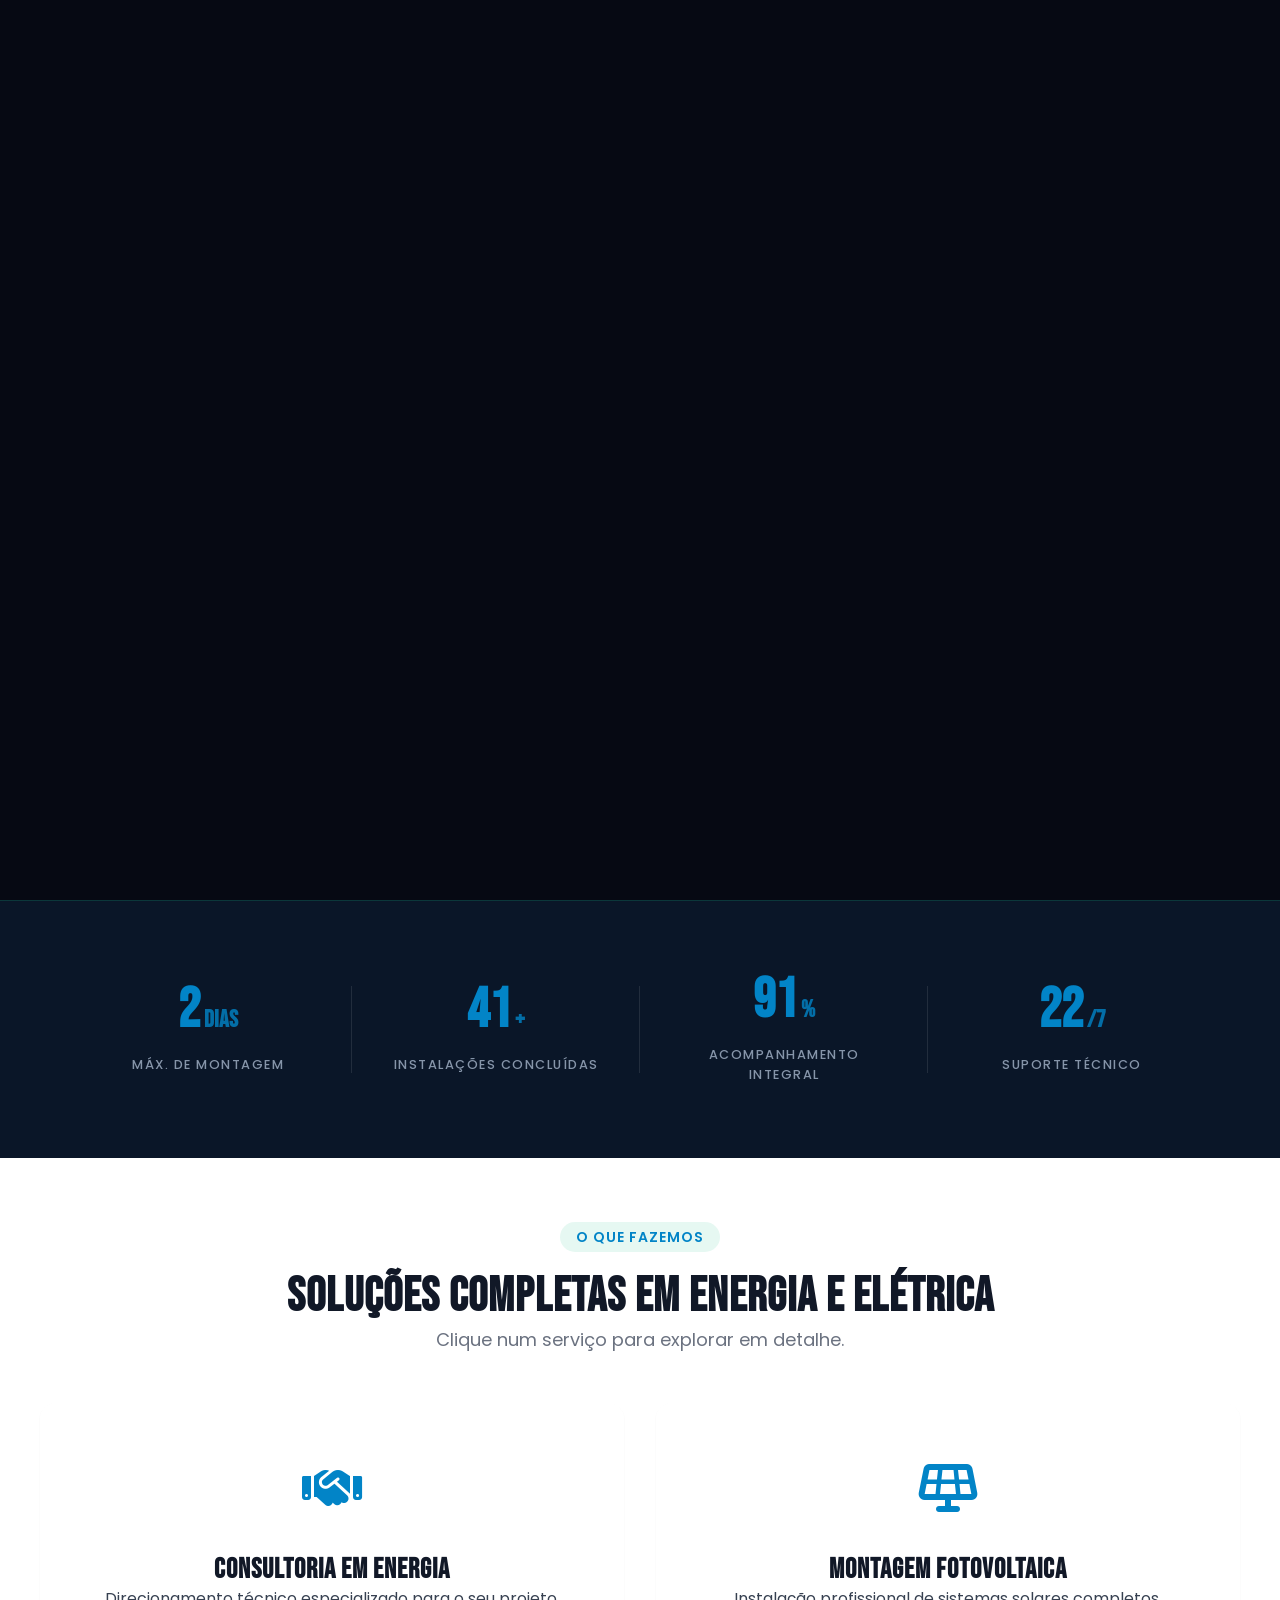
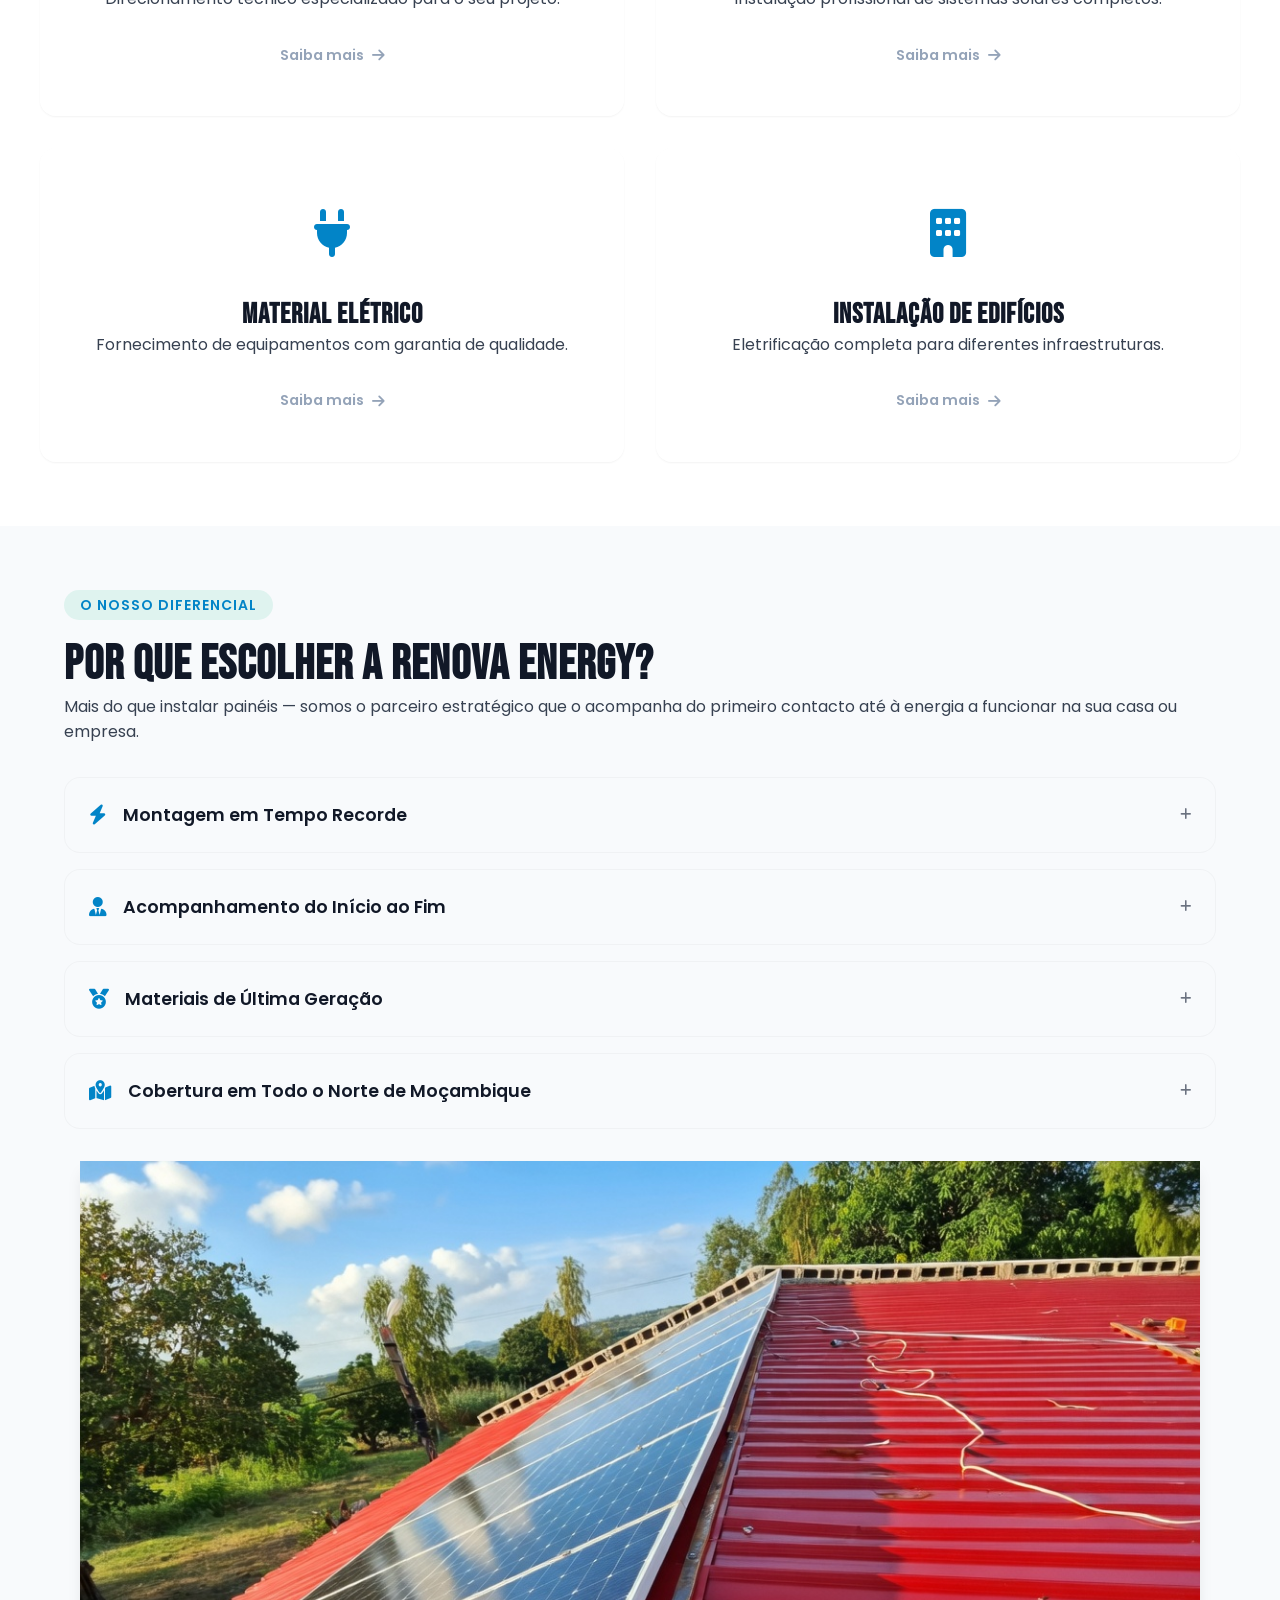
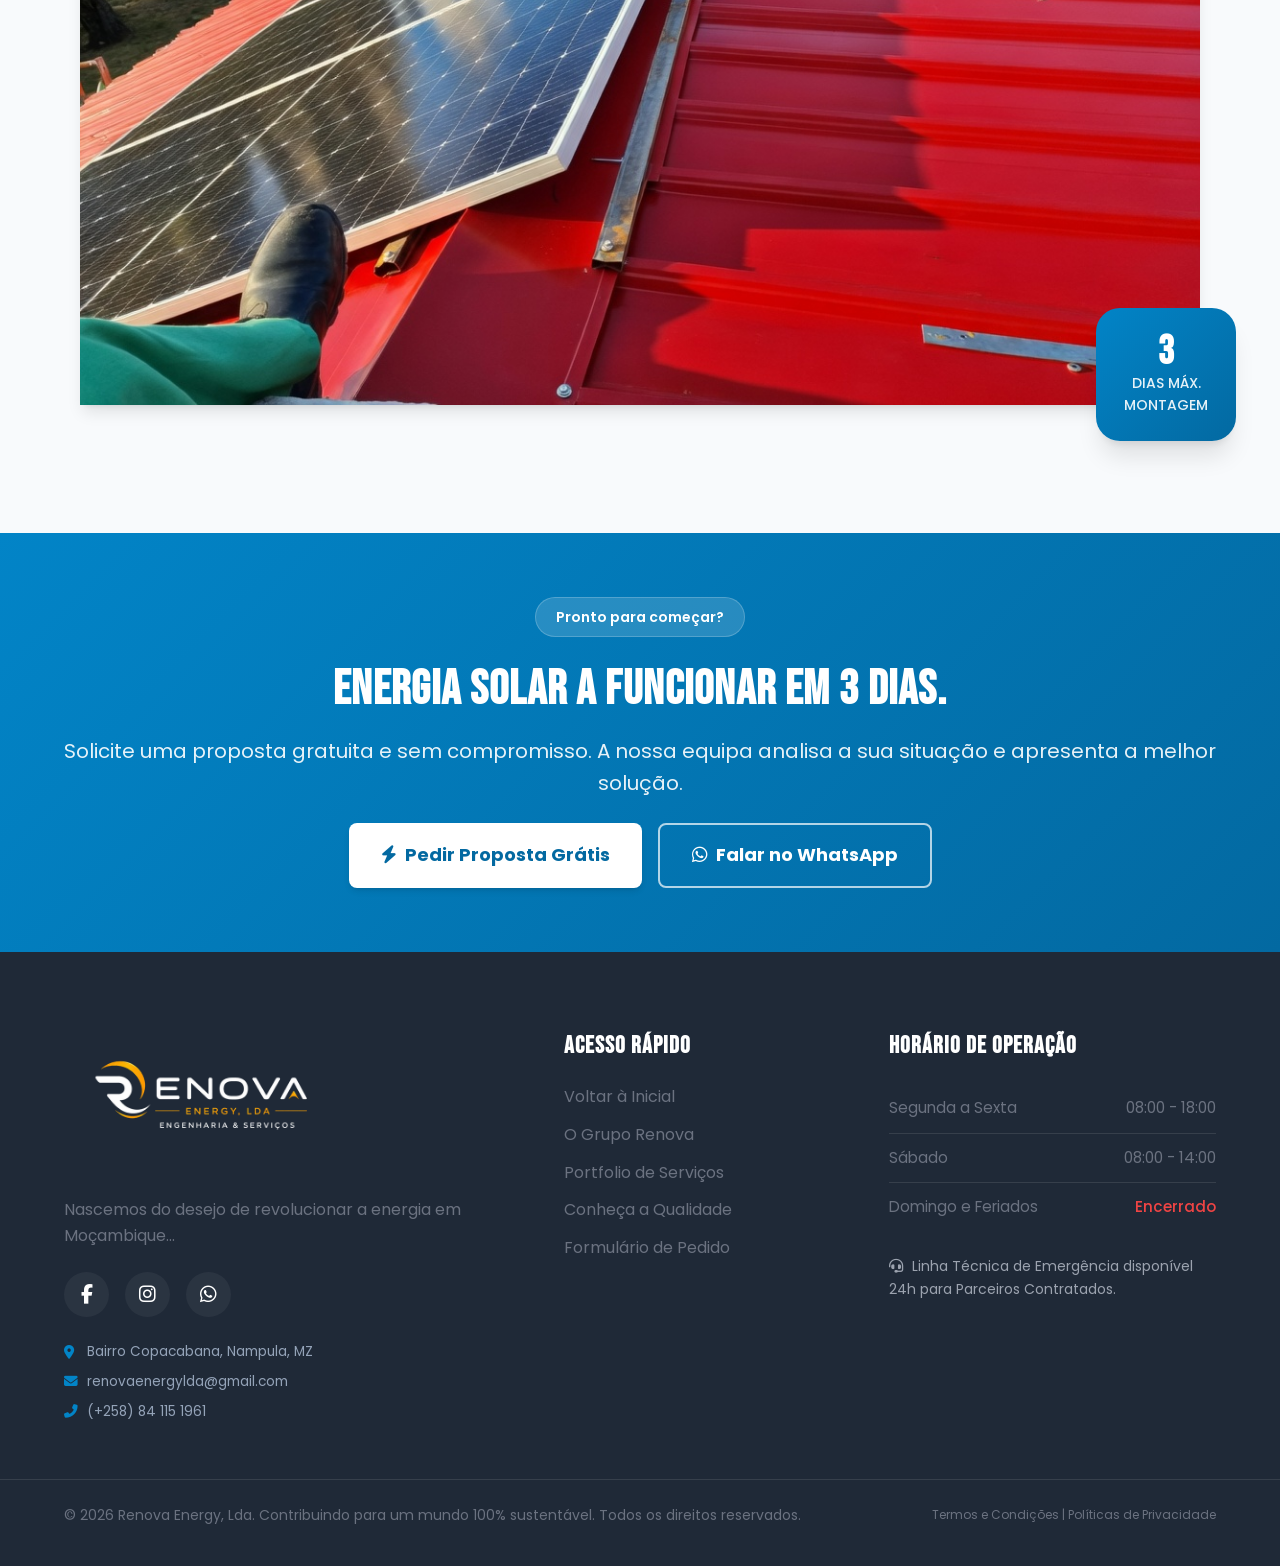
==== index.html @ 1a801065 "primeira versao" ====
<!DOCTYPE html>
<html lang="pt-PT">
<head>
    <meta charset="UTF-8">
    <meta name="viewport" content="width=device-width, initial-scale=1.0">
    <title>Renova Energy, Lda — Soluções de Energia Solar em Moçambique</title>
    <meta name="description" content="A Renova Energy fornece soluções tecnológicas em energias renováveis e sistemas fotovoltaicos em Nampula. Instalação em tempo recorde e energia verde para o seu futuro.">
    <meta name="keywords" content="Painéis solares Nampula, instalação solar Moçambique, energia verde, sistemas fotovoltaicos, eletricidade sustentável, Renova Energy LDA, manutenção de painéis solares">
    <meta name="author" content="Renova Energy, Lda">
    
    <!-- Google Fonts -->
    <link rel="preconnect" href="https://fonts.googleapis.com">
    <link rel="preconnect" href="https://fonts.gstatic.com" crossorigin>
    <link href="https://fonts.googleapis.com/css2?family=Bebas+Neue&family=Poppins:wght@300;400;500;600;700&display=swap" rel="stylesheet">
    
    <!-- Favicon -->
    <link rel="icon" type="image/webp" href="logotipo/Favicon.webp">

    <!-- FontAwesome for Icons -->
    <link rel="stylesheet" href="https://cdnjs.cloudflare.com/ajax/libs/font-awesome/6.4.0/css/all.min.css">
    
    <!-- Custom CSS -->
    <link rel="stylesheet" href="css/style.css">
    
    <!-- Translations -->
    <script src="js/translations.js"></script>

    <!-- SEO & Social Media (WhatsApp/Facebook) -->
    <meta property="og:title" content="Renova Energy, Lda | Painéis Solares e Energia Verde em Nampula">
    <meta property="og:description" content="Instalação de painéis solares em tempo recorde (máx 3 dias). Soluções de energia verde para Nampula e todo o Norte de Moçambique. Peça já o seu orçamento!">
    <meta property="og:image" content="https://renovaenergy.co.mz/imagens/image-12.jpg">
    <meta property="og:url" content="https://renovaenergy.co.mz">
    <meta property="og:type" content="website">
    <meta name="twitter:card" content="summary_large_image">

    <!-- Schema.org for Google -->
    <script type="application/ld+json">
    {
      "@context": "https://schema.org",
      "@type": "LocalBusiness",
      "name": "Renova Energy, Lda",
      "image": "https://renovaenergy.co.mz/imagens/image-12.jpg",
      "@id": "https://renovaenergy.co.mz",
      "url": "https://renovaenergy.co.mz",
      "telephone": "+258841151961",
      "address": {
        "@type": "PostalAddress",
        "streetAddress": "Bairro Central",
        "addressLocality": "Nampula",
        "addressCountry": "MZ"
      },
      "geo": {
        "@type": "GeoCoordinates",
        "latitude": -15.1119,
        "longitude": 39.2487
      },
      "openingHoursSpecification": {
        "@type": "OpeningHoursSpecification",
        "dayOfWeek": [
          "Monday",
          "Tuesday",
          "Wednesday",
          "Thursday",
          "Friday"
        ],
        "opens": "08:00",
        "closes": "17:00"
      },
      "sameAs": [
        "https://www.facebook.com/RenovaEnergyLda"
      ]
    }
    </script>
</head>
<body class="loading">

    <!-- Loading Screen -->
    <div id="loading-screen">
        <div class="loader-content">
            <div class="loader-wrapper">
                <div class="loader-circle"></div>
                <img src="logotipo/Light Mode.webp" alt="Renova Energy" class="loader-logo logo-light" style="width: 180px; height: auto; object-fit: contain;">
                <img src="logotipo/Dark Mode.webp" alt="Renova Energy" class="loader-logo logo-dark" style="width: 180px; height: auto; object-fit: contain;">
            </div>
            <div class="loader-bar"></div>
        </div>
    </div>

    <!-- Header / Navigation -->
    <header id="header">
        <div class="header-inner">
            <a href="#" class="logo-link" onclick="showSection('home', event)">
                <img src="logotipo/Light Mode.webp" alt="Renova Energy" class="logo logo-light" style="height: 42px; width: auto; object-fit: contain;">
                <img src="logotipo/Dark Mode.webp" alt="Renova Energy" class="logo logo-dark" style="height: 42px; width: auto; object-fit: contain;">
            </a>
            
            <div class="header-right mobile-only">
                <div class="mobile-menu-btn" id="mobile-menu-btn">
                    <i class="fas fa-bars"></i>
                </div>
            </div>

            <nav id="main-nav">
                <ul class="nav-links">
                    <li><a href="#home" class="nav-link active" onclick="showSection('home', event)" data-i18n="nav_home">Home</a></li>
                    <li><a href="#sobre" class="nav-link" onclick="showSection('sobre', event)" data-i18n="nav_about">A Empresa</a></li>
                    <li><a href="#servicos" class="nav-link" onclick="showSection('servicos', event)" data-i18n="nav_services">Serviços</a></li>
                    <li><a href="#galeria" class="nav-link" onclick="showSection('galeria', event)" data-i18n="nav_gallery">Galeria</a></li>
                    <li><a href="#numeros" class="nav-link" onclick="showSection('numeros', event)" data-i18n="nav_stats">Estatísticas</a></li>
                    <li><a href="#blog" class="nav-link" onclick="showSection('blog', event)" data-i18n="nav_blog">Artigos</a></li>
                    <li><a href="#areas" class="nav-link" onclick="showSection('areas', event)" data-i18n="nav_areas">Atuação</a></li>
                </ul>
                <div class="nav-actions">
                    <a href="#agendamento" class="btn btn-primary btn-agendar-nav" onclick="showSection('agendamento', event)" data-i18n="nav_quote">Pedir Orçamento</a>
                    <button id="theme-toggle" class="theme-toggle" title="Alternar Modo Escuro">
                        <i class="fas fa-moon"></i>
                    </button>
                    <div class="lang-selector">
                        <button class="lang-btn" data-lang="pt" onclick="setLanguage('pt')">PT</button>
                        <button class="lang-btn" data-lang="en" onclick="setLanguage('en')">EN</button>
                    </div>
                </div>
            </nav>
        </div>
    </header>

    <!-- Main Content wrapper for SPA -->
    <main id="main-content">
        
        <!-- SECTION: HOME -->
        <section id="home" class="spa-section active">
            <!-- Background Slider -->
            <div class="hero-slider-container">
                <div class="hero-slider" id="hero-slider">
                    <div class="slider-item active" style="background-image: url('imagens/nova-imagem-1.jpg');"></div>
                    <div class="slider-item" style="background-image: url('imagens/nova-imagem-2.jpg');"></div>
                    <div class="slider-item" style="background-image: url('imagens/01-image.jpg');"></div>
                    <div class="slider-item" style="background-image: url('imagens/image-17.jpg');"></div>
                    <div class="slider-item" style="background-image: url('imagens/image-16.jpg');"></div>
                </div>
                <div class="hero-overlay"></div>
                
                <div class="container hero-content">
                    <div class="hero-badge animate-up" data-i18n="hero_badge">Seja bem-vindo ao nosso site!</div>
                    <h1 class="animate-up" data-i18n="hero_title">TRANSFORME O SOL EM <br><span class="typing-text text-gradient"></span><span class="cursor">|</span></h1>
                    <p class="animate-up delay-1" data-i18n="hero_desc">Soluções de energia solar e infraestruturas elétricas de alta performance em Nampula e região. Montagem em tempo recorde: <strong>máximo 3 dias.</strong></p>
                    <div class="hero-buttons animate-up delay-2">
                        <a href="#agendamento" class="btn btn-primary btn-lg" onclick="showSection('agendamento', event)" data-i18n="hero_btn_quote"><i class="fas fa-bolt"></i> Pedir Orçamento Grátis</a>
                        <a href="#servicos" class="btn btn-outline btn-lg" onclick="showSection('servicos', event)" data-i18n="hero_btn_services"><i class="fas fa-solar-panel"></i> Ver Soluções</a>
                    </div>
                </div>
            </div>

            <!-- Animated Stats Bar -->
            <div class="home-stats-bar">
                <div class="container stats-flex">
                    <div class="stat-item">
                        <div class="stat-number-row">
                            <span class="stat-number" data-target="3">0</span>
                            <span class="stat-suffix">dias</span>
                        </div>
                        <span class="stat-label" data-i18n="stat_days">Máx. de Montagem</span>
                    </div>
                    <div class="stat-item">
                        <div class="stat-number-row">
                            <span class="stat-number" data-target="45">0</span>
                            <span class="stat-suffix">+</span>
                        </div>
                        <span class="stat-label" data-i18n="stat_installs">Instalações Concluídas</span>
                    </div>
                    <div class="stat-item">
                        <div class="stat-number-row">
                            <span class="stat-number" data-target="100">0</span>
                            <span class="stat-suffix">%</span>
                        </div>
                        <span class="stat-label" data-i18n="stat_support">Acompanhamento Integral</span>
                    </div>
                    <div class="stat-item">
                        <div class="stat-number-row">
                            <span class="stat-number" data-target="24">0</span>
                            <span class="stat-suffix">/7</span>
                        </div>
                        <span class="stat-label" data-i18n="stat_tech">Suporte Técnico</span>
                    </div>
                </div>
            </div>

            <!-- Services Preview (Links to #servicos) -->
            <div class="container home-segments section-padding">
                <div class="text-center mb-5 reveal-up">
                    <div class="section-badge" data-i18n="hm_srv_badge">O que Fazemos</div>
                    <h2 data-i18n="hm_srv_title">Soluções Completas em Energia e Elétrica</h2>
                    <p class="subtitle reveal-up delay-100ms" data-i18n="hm_srv_sub">Clique num serviço para explorar em detalhe.</p>
                </div>

                <div class="segment-grid">
                    <a href="#servicos" class="segment-card reveal-up" onclick="goToService('srv-consultoria', event)">
                        <div class="segment-icon"><i class="fas fa-handshake"></i></div>
                        <h3 data-i18n="hm_srv_c_title">Consultoria em Energia</h3>
                        <p data-i18n="hm_srv_c_desc">Direcionamento técnico especializado para o seu projeto.</p>
                        <span class="card-link-indicator" data-i18n="learn_more">Saiba mais <i class="fas fa-arrow-right"></i></span>
                    </a>
                    <a href="#servicos" class="segment-card reveal-up delay-100ms" onclick="goToService('srv-montagem', event)">
                        <div class="segment-icon"><i class="fas fa-solar-panel"></i></div>
                        <h3 data-i18n="hm_srv_m_title">Montagem Fotovoltaica</h3>
                        <p data-i18n="hm_srv_m_desc">Instalação profissional de sistemas solares completos.</p>
                        <span class="card-link-indicator" data-i18n="learn_more">Saiba mais <i class="fas fa-arrow-right"></i></span>
                    </a>
                    <a href="#servicos" class="segment-card reveal-up delay-200ms" onclick="goToService('srv-material', event)">
                        <div class="segment-icon"><i class="fas fa-plug"></i></div>
                        <h3 data-i18n="hm_srv_mat_title">Material Elétrico</h3>
                        <p data-i18n="hm_srv_mat_desc">Fornecimento de equipamentos com garantia de qualidade.</p>
                        <span class="card-link-indicator" data-i18n="learn_more">Saiba mais <i class="fas fa-arrow-right"></i></span>
                    </a>
                    <a href="#servicos" class="segment-card reveal-up delay-300ms" onclick="goToService('srv-edificios', event)">
                        <div class="segment-icon"><i class="fas fa-building"></i></div>
                        <h3 data-i18n="hm_srv_e_title">Instalação de Edifícios</h3>
                        <p data-i18n="hm_srv_e_desc">Eletrificação completa para diferentes infraestruturas.</p>
                        <span class="card-link-indicator" data-i18n="learn_more">Saiba mais <i class="fas fa-arrow-right"></i></span>
                    </a>
                </div>
            </div>

            <!-- Why Renova? (Interactive Accordion + Image) -->
            <div class="why-renova-detailed section-padding bg-light">
                <div class="container">
                    <div class="row align-items-center mb-5">
                        <div class="col-lg-6 reveal-up">
                            <div class="section-badge" data-i18n="why_badge">O Nosso Diferencial</div>
                            <h2 data-i18n="why_title">Por que escolher a Renova Energy?</h2>
                            <p class="lead mb-4" data-i18n="why_desc">Mais do que instalar painéis — somos o parceiro estratégico que o acompanha do primeiro contacto até à energia a funcionar na sua casa ou empresa.</p>
                            
                            <div class="why-accordion">
                                <div class="accordion-item">
                                    <button class="accordion-header" onclick="toggleAccordion(this)">
                                        <span data-i18n="why_q1"><i class="fas fa-bolt"></i> Montagem em Tempo Recorde</span>
                                        <i class="fas fa-plus toggle-icon"></i>
                                    </button>
                                    <div class="accordion-panel">
                                        <p data-i18n="why_a1">Montamos qualquer sistema fotovoltaico em <strong>no máximo 3 dias</strong> — incluindo estrutura, cablagem e comissionamento. Enquanto a concorrência demora semanas, a Renova entrega resultados imediatos.</p>
                                    </div>
                                </div>
                                
                                <div class="accordion-item">
                                    <button class="accordion-header" onclick="toggleAccordion(this)">
                                        <span data-i18n="why_q2"><i class="fas fa-user-tie"></i> Acompanhamento do Início ao Fim</span>
                                        <i class="fas fa-plus toggle-icon"></i>
                                    </button>
                                    <div class="accordion-panel">
                                        <p data-i18n="why_a2">Desde a primeira consulta até ao pós-instalação, a nossa equipa técnica está sempre disponível. Não vendemos apenas equipamentos — comprometemo-nos com o sucesso do seu projeto energético.</p>
                                    </div>
                                </div>

                                <div class="accordion-item">
                                    <button class="accordion-header" onclick="toggleAccordion(this)">
                                        <span data-i18n="why_q3"><i class="fas fa-medal"></i> Materiais de Última Geração</span>
                                        <i class="fas fa-plus toggle-icon"></i>
                                    </button>
                                    <div class="accordion-panel">
                                        <p data-i18n="why_a3">Utilizamos painéis com garantia de <strong>25 anos de performance</strong>, inversores de onda puramente sinusoidal e baterias LiFePO4. Só trabalhamos com equipamentos que garantimos com a nossa reputação.</p>
                                    </div>
                                </div>

                                <div class="accordion-item">
                                    <button class="accordion-header" onclick="toggleAccordion(this)">
                                        <span data-i18n="why_q4"><i class="fas fa-map-marked-alt"></i> Cobertura em Todo o Norte de Moçambique</span>
                                        <i class="fas fa-plus toggle-icon"></i>
                                    </button>
                                    <div class="accordion-panel">
                                        <p data-i18n="why_a4">Com base em Nampula e cobertura que se estende a Zambézia, Beira e Maputo, temos logística para chegar onde o cliente precisa — sem custos de deslocação excessivos para projetos na região norte.</p>
                                    </div>
                                </div>
                            </div>
                        </div>
                        <div class="col-lg-6 reveal-right">
                            <div class="why-img-wrapper">
                                <img src="imagens/image-17.jpg" alt="Instalação Fotovoltaica Renova Energy" class="img-fluid rounded-xl shadow-lg">
                                <div class="floating-badge">
                                    <span class="fb-number">3</span>
                                    <span class="fb-text">Dias Máx.<br>Montagem</span>
                                </div>
                            </div>
                        </div>
                    </div>
                </div>
            </div>

            <!-- Final Home CTA -->
            <div class="home-final-cta section-padding">
                <div class="container text-center reveal-up">
                    <div class="hero-badge" style="background: rgba(255,255,255,0.15); color: #fff; margin-bottom: 1.5rem; display:inline-block;" data-i18n="cta_badge">Pronto para começar?</div>
                    <h3 data-i18n="cta_title">Energia Solar a Funcionar em 3 Dias.</h3>
                    <p class="mb-4" data-i18n="cta_desc">Solicite uma proposta gratuita e sem compromisso. A nossa equipa analisa a sua situação e apresenta a melhor solução.</p>
                    <div class="hero-buttons" style="justify-content: center;">
                        <a href="#agendamento" class="btn btn-white btn-lg" onclick="showSection('agendamento', event)" data-i18n="cta_btn1"><i class="fas fa-bolt"></i> Pedir Proposta Grátis</a>
                        <a href="https://wa.me/258841151961?text=Ol%C3%A1%21%20Gostaria%20de%20saber%20mais%20sobre%20os%20vossos%20servi%C3%A7os." target="_blank" class="btn btn-outline-white btn-lg" data-i18n="cta_btn2"><i class="fab fa-whatsapp"></i> Falar no WhatsApp</a>
                    </div>
                </div>
            </div>
        </section>


        <!-- SECTION: SOBRE A EMPRESA -->
        <section id="sobre" class="spa-section">
            <!-- Hero Heading for About Us -->
            <div class="sobre-hero-header text-center section-padding pb-0 reveal-up">
                <div class="section-badge" data-i18n="ab_badge">Renova Energy Lda</div>
                <h2 class="display-title mb-3" data-i18n="ab_title">Construímos o Futuro da Energia</h2>
                <p class="subtitle mx-auto" style="max-width: 700px;" data-i18n="ab_subtitle">Transformamos a paisagem energética de Moçambique com soluções renováveis, eficientes e desenhadas à medida do sucesso das suas infraestruturas.</p>
            </div>

            <div class="container section-padding pt-5">
                <div class="row align-items-center mb-5 gx-5">
                    <div class="col-lg-6 mb-5 mb-lg-0 reveal-left">
                        <div class="sobre-image-container">
                            <img src="imagens/image-13.jpg" alt="Instalação de painéis solares industrial pela Renova Energy" class="img-fluid rounded-lg shadow-lg">
                            <div class="floating-badge--circle">
                                <span class="fb-number">100%</span>
                                <span class="fb-text">Sustentável</span>
                            </div>
                        </div>
                    </div>
                    <div class="col-lg-6 reveal-right">
                        <blockquote class="founder-quote">
                            <span data-i18n="ab_quote">"O nosso compromisso vai além do fornecimento técnico; é um compromisso rigoroso com a fiabilidade a longo prazo e a total autonomia do cliente."</span>
                            <span data-i18n="ab_quote_author">— A Gerência, Renova Energy</span>
                        </blockquote>
                        <p class="mt-4 mb-3" style="font-size: 1.05rem; line-height: 1.7;" data-i18n="ab_p1">Fundada em 2024, a Renova Energy possui uma estrutura operacional perfeitamente talhada para abranger todos os setores do mercado: das habitações familiares aos complexos agrários e industriais mais exigentes do país.</p>
                        <p class="mb-4" style="font-size: 1.05rem; line-height: 1.7;" data-i18n="ab_p2">O que nos destaca de imediato é a nossa audácia na execução: <strong>montagem fotovoltaica certificada em tempo recorde (máximo de 3 dias)</strong>. Do início ao fim, garantimos excelência.</p>
                        
                        <div class="sobre-pills-grid mt-4">
                            <div class="s-pill"><i class="fas fa-microchip"></i> <span data-i18n="ab_pill1">Tecnologia Premium</span></div>
                            <div class="s-pill"><i class="fas fa-hard-hat"></i> <span data-i18n="ab_pill2">Engenharia Focada</span></div>
                            <div class="s-pill"><i class="fas fa-truck-moving"></i> <span data-i18n="ab_pill3">Logística Nacional</span></div>
                            <div class="s-pill"><i class="fas fa-chart-line"></i> <span data-i18n="ab_pill4">ROI Garantido</span></div>
                        </div>
                    </div>
                </div>

                <!-- MVV Block (Glassmorphism) -->
                <div class="mvv-glass-grid mt-5 pt-4">
                    <div class="glass-mvv-card reveal-up delay-100ms">
                        <div class="mvv-icon"><i class="fas fa-crosshairs"></i></div>
                        <h3 data-i18n="ab_m_title">Missão</h3>
                        <p data-i18n="ab_m_desc">Fornecer soluções de energia inovadoras e eficientes que garantam otimização financeira e crescimento contínuo para empresas e comunidades.</p>
                    </div>
                    <div class="glass-mvv-card reveal-up delay-200ms">
                        <div class="mvv-icon"><i class="fas fa-eye"></i></div>
                        <h3 data-i18n="ab_v_title">Visão</h3>
                        <p data-i18n="ab_v_desc">Tornarmo-nos na maior força motriz e referência absoluta em energias limpas e infraestruturas técnicas inteligentes na zona norte de Moçambique.</p>
                    </div>
                    <div class="glass-mvv-card reveal-up delay-300ms">
                        <div class="mvv-icon"><i class="fas fa-shield-alt"></i></div>
                        <h3 data-i18n="ab_va_title">Valores</h3>
                        <p data-i18n="ab_va_desc">Transparência cega, Rigor Técnico, Preservação Ambiental, Entregas Céleres sem comprometer qualidade e a obsessão pela experiência do cliente.</p>
                    </div>
                </div>

                <!-- FAQ SUB-SECTION -->
                <div class="faq-container mt-5 pt-5" style="border-top: 1px solid rgba(0,0,0,0.1);">
                    <div class="text-center mb-5 reveal-up">
                        <div class="section-badge" data-i18n="faq_badge">Perguntas Frequentes</div>
                        <h2 data-i18n="faq_title">Dúvidas Comuns</h2>
                    </div>
                    
                    <div class="accordion">
                        <div class="accordion-item">
                            <button class="accordion-header" onclick="toggleAccordion(this)">
                                <span data-i18n="faq_q1">Quanto tempo demora a instalação?</span>
                                <i class="fas fa-plus"></i>
                            </button>
                            <div class="accordion-panel">
                                <p data-i18n="faq_a1">Sistemas residenciais padrão levam entre 2 a 3 dias para montagem completa e comissionamento técnico.</p>
                            </div>
                        </div>
                        <div class="accordion-item">
                            <button class="accordion-header" onclick="toggleAccordion(this)">
                                <span data-i18n="faq_q2">A energia solar funciona em dias nublados?</span>
                                <i class="fas fa-plus"></i>
                            </button>
                            <div class="accordion-panel">
                                <p data-i18n="faq_a2">Sim, os painéis continuam a captar radiação mesmo sem sol direto, embora a eficiência seja reduzida.</p>
                            </div>
                        </div>
                        <div class="accordion-item">
                            <button class="accordion-header" onclick="toggleAccordion(this)">
                                <span data-i18n="faq_q3">Preciso de baterias obrigatoriamente?</span>
                                <i class="fas fa-plus"></i>
                            </button>
                            <div class="accordion-panel">
                                <p data-i18n="faq_a3">Não. Pode optar por sistemas On-Grid (sem baterias) se o seu objetivo principal for apenas a redução da fatura da EDM.</p>
                            </div>
                        </div>
                        <div class="accordion-item">
                            <button class="accordion-header" onclick="toggleAccordion(this)">
                                <span data-i18n="faq_q4">Quais as garantias oferecidas?</span>
                                <i class="fas fa-plus"></i>
                            </button>
                            <div class="accordion-panel">
                                <p data-i18n="faq_a4">Garantia de 25 anos de performance nos painéis e 5 a 10 anos nos componentes eletrónicos centrais.</p>
                            </div>
                        </div>
                    </div>
                </div>
            </div>
        </section>

        <!-- SECTION: SERVIÇOS (COM IMAGENS) -->
        <section id="servicos" class="spa-section bg-light">
            <div class="container section-padding text-center">
                <div class="section-badge" data-i18n="srv_badge">Expertise</div>
                <h2 class="mb-4" data-i18n="srv_title">Soluções Completas e Integradas</h2>
                <p class="subtitle mb-5" data-i18n="srv_desc">Combinamos material da mais elevada qualidade europeia e asiática com a mão de obra mais especializada da região para lhe entregar um serviço irrepreensível.</p>
                
                <div class="expandable-services-grid">
                    <!-- Consultoria -->
                    <div id="srv-consultoria" class="expandable-service-card reveal-up delay-100ms">
                        <div class="service-head" onclick="toggleServiceCard(this)">
                            <div class="s-bg" style="background-image: url('imagens/image-19.jpg');"></div>
                            <div class="s-overlay"></div>
                            <div class="s-title-row">
                                <div class="s-icon"><i class="fas fa-clipboard-list"></i></div>
                                <h3 data-i18n="srv_c_title">Consultoria Estratégica</h3>
                                <div class="s-toggle-btn"><i class="fas fa-chevron-down"></i></div>
                            </div>
                        </div>
                        <div class="service-body">
                            <div class="service-body-content">
                                <p data-i18n="srv_c_body">Damos a melhor informação imediata ao cliente para uma percepção técnica clara sobre energia renovável — antes mesmo de qualquer compromisso. Fazemos análise de infraestruturas locais, otimização de consumos e planeamento de autonomia energética para empresas e particulares.</p>
                                <a href="#agendamento" class="btn btn-outline" onclick="showSection('agendamento', event)" data-i18n="srv_btn_quote">Pedir Orçamento Grátis</a>
                            </div>
                        </div>
                    </div>

                    <!-- Montagem -->
                    <div id="srv-montagem" class="expandable-service-card reveal-up delay-200ms">
                        <div class="service-head" onclick="toggleServiceCard(this)">
                            <div class="s-bg" style="background-image: url('imagens/image-16.jpg');"></div>
                            <div class="s-overlay"></div>
                            <div class="s-title-row">
                                <div class="s-icon"><i class="fas fa-solar-panel"></i></div>
                                <h3 data-i18n="srv_m_title">Montagem Fotovoltaica</h3>
                                <div class="s-toggle-btn"><i class="fas fa-chevron-down"></i></div>
                            </div>
                        </div>
                        <div class="service-body">
                            <div class="service-body-content">
                                <p data-i18n="srv_m_body">Montagem de todo tipo de sistema solar (On-Grid, Off-Grid, Híbrido) com entrega em tempo recorde: <strong>máximo 3 dias</strong>. Utilizamos inversores de alta durabilidade com inversão puramente sinusoidal e garantia de funcionamento imediato.</p>
                                <a href="#agendamento" class="btn btn-outline" onclick="showSection('agendamento', event)" data-i18n="srv_btn_quote">Pedir Orçamento Grátis</a>
                            </div>
                        </div>
                    </div>

                    <!-- Material -->
                    <div id="srv-material" class="expandable-service-card reveal-up delay-300ms">
                        <div class="service-head" onclick="toggleServiceCard(this)">
                            <div class="s-bg" style="background-image: url('imagens/image-26.jpg');"></div>
                            <div class="s-overlay"></div>
                            <div class="s-title-row">
                                <div class="s-icon"><i class="fas fa-plug"></i></div>
                                <h3 data-i18n="srv_mat_title">Material Elétrico</h3>
                                <div class="s-toggle-btn"><i class="fas fa-chevron-down"></i></div>
                            </div>
                        </div>
                        <div class="service-body">
                            <div class="service-body-content">
                                <p data-i18n="srv_mat_body">Fornecimento de material elétrico de última geração e alta qualidade, disponível para aquisição imediata: quadros elétricos, cablagens industriais, baterias de lítio e consumíveis elétricos rigorosamente certificados.</p>
                                <a href="#agendamento" class="btn btn-outline" onclick="showSection('agendamento', event)" data-i18n="srv_btn_quote">Pedir Orçamento Grátis</a>
                            </div>
                        </div>
                    </div>

                    <!-- Edificios -->
                    <div id="srv-edificios" class="expandable-service-card reveal-up delay-400ms">
                        <div class="service-head" onclick="toggleServiceCard(this)">
                            <div class="s-bg" style="background-image: url('imagens/image-27.jpg');"></div>
                            <div class="s-overlay"></div>
                            <div class="s-title-row">
                                <div class="s-icon"><i class="fas fa-city"></i></div>
                                <h3 data-i18n="srv_e_title">Instalação de Edifícios</h3>
                                <div class="s-toggle-btn"><i class="fas fa-chevron-down"></i></div>
                            </div>
                        </div>
                        <div class="service-body">
                            <div class="service-body-content">
                                <p data-i18n="srv_e_body">Instalação elétrica profissional para todo tipo de edifício — residencial, comercial ou industrial. Eletrificação completa, redes estruturadas e eficiência atestada com execução técnica impecável.</p>
                                <a href="#agendamento" class="btn btn-outline" onclick="showSection('agendamento', event)" data-i18n="srv_btn_quote">Pedir Orçamento Grátis</a>
                            </div>
                        </div>
                    </div>
                </div>
            </div>
        </section>

        <!-- SECTION: GALERIA DE PROJETOS -->
        <section id="galeria" class="spa-section bg-light">
            <div class="container section-padding text-center">
                <div class="section-badge reveal-up" data-i18n="gal_badge">O Nosso Trabalho</div>
                <h2 class="mb-4 reveal-up delay-100ms" data-i18n="gal_title">Galeria de Operações</h2>
                <p class="subtitle mb-5 mx-auto reveal-up delay-200ms" style="max-width: 700px;" data-i18n="gal_desc">Uma imagem vale mais que mil palavras. Veja de perto o impacto real da nossa dedicação e competência técnica em instalações recentes.</p>
                
                <div class="gallery-grid">
                    <div class="g-item span-col-2 reveal-up delay-100ms">
                        <img src="imagens/image-34.jpg" alt="Equipa técnica da Renova Energy em trabalho de campo" class="g-img" loading="lazy">
                        <div class="g-overlay"><i class="fas fa-search-plus"></i></div>
                    </div>
                    <div class="g-item reveal-up delay-200ms">
                        <img src="imagens/image-29.jpg" alt="Inversor e quadro elétrico de alta proteção" class="g-img" loading="lazy">
                        <div class="g-overlay"><i class="fas fa-search-plus"></i></div>
                    </div>
                    <div class="g-item reveal-up delay-300ms">
                        <img src="imagens/image-17.jpg" alt="Montagem de estrutura fotovoltaica em telhado" class="g-img" loading="lazy">
                        <div class="g-overlay"><i class="fas fa-search-plus"></i></div>
                    </div>
                    <div class="g-item span-col-2 reveal-up delay-400ms">
                        <img src="imagens/image-17-1.jpg" alt="Vista aérea de sistema solar completo" class="g-img" loading="lazy">
                        <div class="g-overlay"><i class="fas fa-search-plus"></i></div>
                    </div>
                    <div class="g-item reveal-up delay-100ms">
                        <img src="imagens/image-23-2.jpg" alt="Baterias de lítio de última geração para armazenamento" class="g-img" loading="lazy">
                        <div class="g-overlay"><i class="fas fa-search-plus"></i></div>
                    </div>
                    <div class="g-item reveal-up delay-200ms">
                        <img src="imagens/image-13-1.jpg" alt="Material de cablagem e disjuntores industriais" class="g-img" loading="lazy">
                        <div class="g-overlay"><i class="fas fa-search-plus"></i></div>
                    </div>
                    <div class="g-item reveal-up delay-300ms">
                        <img src="imagens/nova-imagem-3.jpg" alt="Novo Projeto de Energia Solar" class="g-img" loading="lazy">
                        <div class="g-overlay"><i class="fas fa-search-plus"></i></div>
                    </div>
                    <div class="g-item span-col-2 reveal-up delay-400ms">
                        <img src="imagens/nova-imagem-4.jpg" alt="Instalação Fotovoltaica Renova Energy" class="g-img" loading="lazy">
                        <div class="g-overlay"><i class="fas fa-search-plus"></i></div>
                    </div>
                    <div class="g-item reveal-up delay-100ms">
                        <img src="imagens/02-image.jpg" alt="Infraestrutura e Componentes Elétricos" class="g-img" loading="lazy">
                        <div class="g-overlay"><i class="fas fa-search-plus"></i></div>
                    </div>
                    <div class="g-item reveal-up delay-200ms">
                        <img src="imagens/03-image.jpg" alt="Serviços Técnicos e Montagens" class="g-img" loading="lazy">
                        <div class="g-overlay"><i class="fas fa-search-plus"></i></div>
                    </div>
                </div>
            </div>
        </section>

        <!-- SECTION: NÚMEROS ESTATÍSTICOS -->
        <section id="numeros" class="spa-section parallax-section" style="background-image: url('imagens/image-38.jpg'); background-attachment: fixed; background-size: cover; background-position: center;">
            <div class="parallax-overlay"></div>
            <div class="container section-padding stats-grid" id="stats-container">
                <!-- Stat 1 -->
                <div class="stat-item reveal-up delay-100ms">
                    <div class="stat-icon pulse-glow"><i class="fas fa-solar-panel"></i></div>
                    <div class="stat-number glow-text" data-target="45">0</div>
                    <div class="stat-label" data-i18n="stat2_1">Instalações Concluídas</div>
                </div>
                <!-- Stat 2 -->
                <div class="stat-item reveal-up delay-200ms">
                    <div class="stat-icon pulse-glow"><i class="fas fa-users"></i></div>
                    <div class="stat-number glow-text" data-target="60">0</div>
                    <div class="stat-label" data-i18n="stat2_2">Clientes Satisfeitos</div>
                </div>
                <!-- Stat 3 -->
                <div class="stat-item reveal-up delay-300ms">
                    <div class="stat-icon pulse-glow"><i class="fas fa-map-marked-alt"></i></div>
                    <div class="stat-number glow-text" data-target="3">0</div>
                    <div class="stat-label" data-i18n="stat2_3">Zonas de Cobertura</div>
                </div>
                <!-- Stat 4 -->
                <div class="stat-item reveal-up delay-400ms">
                    <div class="stat-icon pulse-glow"><i class="fas fa-bolt"></i></div>
                    <div class="stat-number glow-text" data-target="48">0</div>
                    <div class="stat-label" data-i18n="stat2_4">Horas Recorde de Montagem</div>
                </div>
            </div>
        </section>

        <!-- SECTION: MINI BLOG (ARTIGOS) -->
        <section id="blog" class="spa-section bg-light">
            <div class="container section-padding">
                <div class="text-center mb-5 reveal-up">
                    <div class="section-badge" data-i18n="blog_badge">Educação e Notícias</div>
                    <h2 class="mb-4" data-i18n="blog_title">Artigos de Autoridade Renova</h2>
                    <p class="subtitle mx-auto" style="max-width: 600px;" data-i18n="blog_desc">Explore a nossa base de conhecimento técnico e mantenha-se atualizado com as inovações que desenham o futuro energético.</p>
                </div>
                
                <div class="blog-grid">
                    <!-- Blog Card 1 -->
                    <div class="blog-card premium-glass reveal-up delay-100ms" onclick="abrirModalBlog(1)">
                        <div class="blog-img-wrapper">
                            <div class="blog-img" style="background-image: url('imagens/image-16.jpg');"></div>
                            <div class="b-overlay"></div>
                        </div>
                        <div class="blog-body">
                            <span class="blog-category">Dicas Solares</span>
                            <h3>3 Mitos Frequentes sobre Painéis Solares Nampula</h3>
                            <p>A transição para energia solar gera muitas dúvidas. Separamos o que é verdade do que é ficção...</p>
                            <span class="blog-more">Ler Artigo Completo <i class="fas fa-arrow-right"></i></span>
                        </div>
                    </div>
                    <!-- Blog Card 2 -->
                    <div class="blog-card premium-glass reveal-up delay-200ms" onclick="abrirModalBlog(2)">
                        <div class="blog-img-wrapper">
                            <div class="blog-img" style="background-image: url('imagens/image-19.jpg');"></div>
                            <div class="b-overlay"></div>
                        </div>
                        <div class="blog-body">
                            <span class="blog-category">Mercado Financeiro</span>
                            <h3>Impacto Econômico: Retorno de Investimento Rápido</h3>
                            <p>Descubra como o sol pode ser o seu melhor ativo financeiro sustentável em 2026...</p>
                            <span class="blog-more">Ler Artigo Completo <i class="fas fa-arrow-right"></i></span>
                        </div>
                    </div>
                    <!-- Blog Card 3 -->
                    <div class="blog-card premium-glass reveal-up delay-300ms" onclick="abrirModalBlog(3)">
                        <div class="blog-img-wrapper">
                            <div class="blog-img" style="background-image: url('imagens/image-26.jpg');"></div>
                            <div class="b-overlay"></div>
                        </div>
                        <div class="blog-body">
                            <span class="blog-category">Tecnologia Off-Grid</span>
                            <h3>A Revolução Sustentável na Indústria Off-Grid</h3>
                            <p>Sistemas independentes com baterias de lítio de última geração para fazendas agrárias...</p>
                            <span class="blog-more">Ler Artigo Completo <i class="fas fa-arrow-right"></i></span>
                        </div>
                    </div>
                </div>
            </div>
        </section>

        <!-- SECTION: ÁREAS DE ATUAÇÃO -->
        <section id="areas" class="spa-section bg-light">
            <div class="container section-padding text-center">
                <div class="section-badge reveal-up" data-i18n="areas_badge">Cobertura Estratégica</div>
                <h2 class="mb-5 reveal-up delay-100ms" data-i18n="areas_title">Onde A Renova Opera</h2>
                
                <div class="areas-grid">
                    <!-- Nampula -->
                    <div class="area-card hub-glass reveal-up delay-100ms">
                        <div class="area-icon-wrapper">
                            <div class="radar-ping"></div>
                            <i class="fas fa-map-marker-alt"></i>
                        </div>
                        <h3>Nampula (Sede)</h3>
                        <p>Matriz operacional, logística centralizada e suporte regional imediato para todo o norte.</p>
                    </div>
                    <!-- Maputo -->
                    <div class="area-card hub-glass reveal-up delay-200ms">
                        <div class="area-icon-wrapper">
                            <div class="radar-ping"></div>
                            <i class="fas fa-map-marker-alt"></i>
                        </div>
                        <h3>Maputo</h3>
                        <p>Hub comercial e fornecimento direto para grandes infraestruturas na capital do sul.</p>
                    </div>
                    <!-- Beira -->
                    <div class="area-card hub-glass reveal-up delay-300ms">
                        <div class="area-icon-wrapper">
                            <div class="radar-ping"></div>
                            <i class="fas fa-map-marker-alt"></i>
                        </div>
                        <h3>Beira</h3>
                        <p>Centro de assistência técnica e execução de projetos de eletrificação industrial.</p>
                    </div>
                    <!-- Zambézia -->
                    <div class="area-card hub-glass reveal-up delay-400ms">
                        <div class="area-icon-wrapper">
                            <div class="radar-ping"></div>
                            <i class="fas fa-map-marker-alt"></i>
                        </div>
                        <h3>Zambézia</h3>
                        <p>Expansão fotovoltaica estratégica com foco em agricultura e off-grid sustentável.</p>
                    </div>
                </div>
            </div>
        </section>

        <!-- SECTION: AGENDAMENTO E CONTACTOS -->
        <section id="agendamento" class="spa-section section-padding main-contact-bg">
            <div class="container overflow-visible">
                
                <div class="contact-header-top text-center mb-5 reveal-up">
                    <div class="section-badge mb-3" data-i18n="ag_badge">Consultoria Gratuita</div>
                    <h2 class="display-4 font-weight-bold" data-i18n="ag_title">O Sol Está ao Teu Alcance.</h2>
                    <p class="max-600 mx-auto opacity-70" data-i18n="ag_desc">Preencha os dados e a nossa equipa de elite responderá com uma simulação técnica completa em menos de 12 horas.</p>
                </div>

                <div class="contact-ultra-grid">
                    
                    <!-- Left: Contact Info (Discreet) -->
                    <div class="contact-info-minimal reveal-up delay-100ms">
                        <div class="modern-contact-grid-v2">
                            <div class="m-contact-item-v2">
                                <i class="fas fa-location-arrow pin-glow-v2"></i>
                                <div class="m-text-v2">
                                    <span class="label">Moçambique</span>
                                    <p>Bairro Copacabana, Nampula</p>
                                </div>
                            </div>
                            <div class="m-contact-item-v2">
                                <i class="fab fa-whatsapp whatsapp-glow-v2"></i>
                                <div class="m-text-v2">
                                    <span class="label">Linha Direta</span>
                                    <p>+258 84 115 1961</p>
                                </div>
                            </div>
                            <div class="m-contact-item-v2">
                                <i class="fas fa-envelope email-glow-v2"></i>
                                <div class="m-text-v2">
                                    <span class="label">Digital</span>
                                    <p>renovaenergylda@gmail.com</p>
                                </div>
                            </div>
                            <div class="m-contact-item-v2">
                                <i class="far fa-clock time-glow-v2"></i>
                                <div class="m-text-v2">
                                    <span class="label">Horário</span>
                                    <p>Seg - Sáb: 08:00 - 18:00</p>
                                </div>
                            </div>
                        </div>

                        <!-- Trusted Badge -->
                        <div class="trusted-footer mt-5 reveal-opacity delay-300ms">
                             <div class="trust-pill"><i class="fas fa-shield-alt"></i> Dados 100% Seguros</div>
                             <p class="small mt-2 text-muted">A sua transição energética começa aqui com o suporte técnico mais rigoroso de Moçambique.</p>
                        </div>
                    </div>

                    <!-- Right: The Magnetic Form (Star of the show) -->
                    <div class="magnetic-card-wrapper reveal-up delay-200ms">
                        <div class="magnetic-card premium-glass">
                            <div class="form-magia-glow"></div>
                            
                            <form id="agendamento-form" onsubmit="handleFormSubmit(event)" class="p-4 p-md-5">
                                <div class="form-group-magia">
                                    <label for="nome" data-i18n="ag_f_name"><i class="fas fa-user-tag mr-2"></i> Nome Completo</label>
                                    <input type="text" id="nome" class="form-control-magia" placeholder="Ex: João Silva" data-i18n="ag_f_name_ph" required>
                                </div>
                                
                                <div class="form-magia-row">
                                    <div class="form-magia-col">
                                        <label for="telefone" data-i18n="ag_f_phone"><i class="fab fa-whatsapp mr-2"></i> Telemóvel</label>
                                        <input type="tel" id="telefone" class="form-control-magia" placeholder="+258..." required>
                                    </div>
                                    <div class="form-magia-col">
                                        <label for="localizacao" data-i18n="ag_f_prov"><i class="fas fa-map-marker-alt mr-2"></i> Província</label>
                                        <select id="localizacao" class="form-control-magia selection-magia" required>
                                            <option value="" disabled selected data-i18n="ag_f_prov_ph">Província...</option>
                                            <option value="Nampula">Nampula</option>
                                            <option value="Maputo">Maputo</option>
                                            <option value="Beira">Beira</option>
                                            <option value="Zambézia">Zambézia</option>
                                            <option value="Outra" data-i18n="ag_f_prov_other">Outra Província</option>
                                        </select>
                                    </div>
                                </div>

                                <div class="form-group-magia">
                                    <label for="cidade" data-i18n="ag_f_city"><i class="fas fa-home mr-2"></i> Cidade / Bairro Específico</label>
                                    <input type="text" id="cidade" class="form-control-magia" placeholder="Local de instalação" data-i18n="ag_f_city_ph" required>
                                </div>

                                <div class="form-group-magia">
                                    <label for="servico" data-i18n="ag_f_serv"><i class="fas fa-tools mr-2"></i> Serviço Pretendido</label>
                                    <select id="servico" class="form-control-magia selection-magia" required>
                                        <option value="" disabled selected data-i18n="ag_f_serv_ph">O que necessita?</option>
                                        <option value="Sistemas Fotovoltaicos" data-i18n="ag_f_serv_opt1">Sistemas Fotovoltaicos (Luz Grátis)</option>
                                        <option value="Eletrificação" data-i18n="ag_f_serv_opt2">Eletrificação e Alta Tensão</option>
                                        <option value="Material" data-i18n="ag_f_serv_opt3">Aquisição de Material Elétrico</option>
                                        <option value="Eficiência" data-i18n="ag_f_serv_opt4">Estudo de Eficiência</option>
                                        <option value="Manutenção" data-i18n="ag_f_serv_opt5">Manutenção Técnica</option>
                                    </select>
                                </div>

                                <div class="form-magia-row">
                                    <div class="form-magia-col">
                                        <label for="data" data-i18n="ag_f_date"><i class="far fa-calendar-alt mr-2"></i> Data Sugerida</label>
                                        <input type="text" id="data" class="form-control-magia" placeholder="DD / MM / AAAA" maxlength="10" required>
                                    </div>
                                    <div class="form-magia-col">
                                        <label for="hora" data-i18n="ag_f_time"><i class="far fa-clock mr-2"></i> Hora Estimada</label>
                                        <input type="time" id="hora" class="form-control-magia" required>
                                    </div>
                                </div>
                                
                                <div class="form-actions-magia mt-5">
                                    <button type="submit" class="btn-magia-primary" onclick="setSubmitMethod('whatsapp')">
                                        <span class="btn-shine"></span>
                                        <i class="fab fa-whatsapp"></i> <span data-i18n="ag_f_btn_w">Confirmar por WhatsApp</span>
                                    </button>
                                    <button type="submit" class="btn-magia-outline mt-3" onclick="setSubmitMethod('email')">
                                        <i class="fas fa-envelope"></i> <span data-i18n="ag_f_btn_e">Enviar por E-mail</span>
                                    </button>
                                </div>
                            </form>
                        </div>
                    </div>
                </div>

                <!-- Google Maps -->
                <div class="map-container-wrapper mt-5 reveal-up delay-400ms">
                    <div class="map-overlay-title">Central Operacional Nampula</div>
                    <iframe id="google-map" src="https://www.google.com/maps/embed?pb=!1m18!1m12!1m3!1d31063.812239327508!2d39.248692518434695!3d-15.11186716942127!2m3!1f0!2f0!3f0!3m2!1i1024!2i768!4f13.1!3m3!1m2!1s0x18c0df9bc9adfaad%3A0xe5a3acff0fdffbd6!2sNampula%2C%20Mo%C3%A7ambique!5e0!3m2!1spt-PT!2sbr!4v1700000000000!5m2!1spt-PT!2sbr" width="100%" height="450" style="border:0;" allowfullscreen="" loading="lazy" referrerpolicy="no-referrer-when-downgrade"></iframe>
                </div>
            </div>
        </section>

    </main>

    <!-- Footer -->
    <footer>
        <div class="container footer-grid">
            <div class="footer-col brand-col">
                <a href="#" class="logo-sticker footer-logo-sticker" onclick="showSection('home', event)">
                    <img src="logotipo/Light Mode.webp" alt="Renova Energy" class="footer-logo footer-logo-light" style="width: 270px; height: auto; object-fit: contain;">
                    <img src="logotipo/Dark Mode.webp" alt="Renova Energy" class="footer-logo footer-logo-dark" style="width: 270px; height: auto; object-fit: contain;">
                </a>
                <p data-i18n="ft_desc">Nascemos do desejo de revolucionar a energia em Moçambique...</p>
                <div class="social-links">
                    <a href="https://www.facebook.com/share/18b2FxRGwB/" target="_blank" rel="noopener noreferrer"><i class="fab fa-facebook-f"></i></a>
                    <a href="https://www.instagram.com/renovaenergylda" target="_blank" rel="noopener noreferrer"><i class="fab fa-instagram"></i></a>
                    <a href="https://wa.me/258841151961?text=Ol%C3%A1%21%20Encontrei%20a%20Renova%20Energy%20atrav%C3%A9s%20do%20site%20e%20gostaria%20de%20obter%20mais%20informa%C3%A7%C3%B5es." target="_blank" rel="noopener noreferrer"><i class="fab fa-whatsapp"></i></a>
                </div>
                <!-- Minimalist Contact Info -->
                <div class="footer-contact-minimal">
                    <p><i class="fas fa-map-marker-alt"></i> Bairro Copacabana, Nampula, MZ</p>
                    <p><i class="fas fa-envelope"></i> renovaenergylda@gmail.com</p>
                    <p><i class="fas fa-phone-alt"></i> (+258) 84 115 1961</p>
                </div>
            </div>
            <div class="footer-col links-col">
                <h3 data-i18n="ft_links_title">Acesso Rápido</h3>
                <ul>
                    <li><a href="#home" onclick="showSection('home', event)" data-i18n="ft_l1">Voltar à Inicial</a></li>
                    <li><a href="#sobre" onclick="showSection('sobre', event)" data-i18n="ft_l2">O Grupo Renova</a></li>
                    <li><a href="#servicos" onclick="showSection('servicos', event)" data-i18n="ft_l3">Portfolio de Serviços</a></li>
                    <li><a href="#galeria" onclick="showSection('galeria', event)" data-i18n="ft_l4">Conheça a Qualidade</a></li>
                    <li><a href="#agendamento" onclick="showSection('agendamento', event)" data-i18n="ft_l5">Formulário de Pedido</a></li>
                </ul>
            </div>
            
            <div class="footer-col hours-col">
                <h3 data-i18n="ft_hours_title">Horário de Operação</h3>
                <ul class="hours-list">
                    <li><span data-i18n="ft_h1_day">Segunda a Sexta</span> <span>08:00 - 18:00</span></li>
                    <li><span data-i18n="ft_h2_day">Sábado</span> <span>08:00 - 14:00</span></li>
                    <li><span data-i18n="ft_h3_day">Domingo e Feriados</span> <span style="color: #ef4444; font-weight: 500;" data-i18n="ft_h3_time">Encerrado</span></li>
                </ul>
                <div class="mt-4">
                    <p style="color: #9ca3af; font-size: 0.875rem;"><i class="fas fa-headset" style="margin-right: 5px;"></i> <span data-i18n="ft_emergency">Linha Técnica de Emergência disponível 24h para Parceiros Contratados.</span></p>
                </div>
            </div>
        </div>
        <div class="footer-bottom">
            <div class="container" style="display: flex; justify-content: space-between; align-items: center; flex-wrap: wrap;">
                <p>&copy; 2026 Renova Energy, Lda. Contribuindo para um mundo 100% sustentável. Todos os direitos reservados.</p>
                <p style="font-size: 0.75rem;"><a href="termos.html" target="_blank" rel="noopener noreferrer">Termos e Condições</a> | <a href="privacidade.html" target="_blank" rel="noopener noreferrer">Políticas de Privacidade</a></p>
            </div>
        </div>
    </footer>

    <!-- Floating WhatsApp Button -->
    <a href="https://wa.me/258841151961?text=Ol%C3%A1%21%20Visitei%20o%20site%20da%20Renova%20Energy%20Lda%20e%20gostaria%20de%20receber%20um%20atendimento%20pessoal." target="_blank" rel="noopener noreferrer" class="float-whatsapp" title="Fale connosco pelo WhatsApp">
        <i class="fab fa-whatsapp"></i>
    </a>

    <!-- Blog Modal -->
    <div id="blog-modal" class="blog-modal">
        <div class="modal-content">
            <span class="modal-close" onclick="fecharModalBlog()">&times;</span>
            <div id="modal-img" class="modal-img"></div>
            <div class="modal-body">
                <span id="modal-category" class="section-badge">Categoria</span>
                <h2 id="modal-title" class="mb-4">Título do Artigo</h2>
                <div id="modal-text" class="modal-text">
                    <!-- Conteúdo dinâmico -->
                </div>
            </div>
        </div>
    </div>

    <!-- Gallery Lightbox Modal -->
    <div id="lightbox-modal" class="lightbox-modal">
        <span class="lightbox-close" onclick="closeLightbox()">&times;</span>
        <img id="lightbox-img" src="" alt="Zoom Imagem Galeria" class="lightbox-content">
    </div>

    <!-- Success Toast Container -->
    <div class="toast-container">
        <div class="toast">
            <i class="fas fa-check-circle"></i>
            <span>Mensagem enviada com sucesso!</span>
        </div>
    </div>

    <!-- Cookie Consent Banner (Elite Design) -->
    <div id="cookie-banner" class="cookie-banner">
        <div class="cookie-content">
            <i class="fas fa-cookie-bite cookie-icon"></i>
            <p data-i18n="cookie_text">Utilizamos cookies para garantir a melhor experiência no nosso site. Ao clicar em "Aceitar", concorda com a nossa <a href="privacidade.html">Política de Privacidade</a>.</p>
            <div class="cookie-actions">
                <button onclick="acceptCookies()" class="btn-msg-cookie" data-i18n="cookie_btn">Aceitar</button>
            </div>
        </div>
    </div>

    <!-- Mobile Sticky CTA -->
    <div class="mobile-sticky-cta" style="display: none;">
        <a href="#agendamento" class="btn btn-primary" onclick="showSection('agendamento', event)">
            <i class="fas fa-bolt"></i> Pedir Orçamento Grátis
        </a>
    </div>

    <!-- Custom JS -->
    <script src="js/main.js"></script>
</body>
</html>
---- css/style.css ----
/* ==========================================================================
   CSS Variables / Design System
   ========================================================================== */
   :root {
    /* Colors (Matching Logo) */
    --clr-primary: #0284c7; /* Sky Panel Blue */
    --clr-primary-dark: #0369a1;
    --clr-secondary: #f59e0b; /* Amber Sun */
    --clr-secondary-dark: #d97706;
    
    --clr-white: #ffffff;
    --clr-bg-light: #f8fafc;
    --clr-bg-dark: #1f2937;
    
    --clr-text-main: #374151;
    --clr-text-light: #6b7280;
    --clr-text-dark: #111827;
    
    --clr-alert: #ef4444;
    
    /* Gradients */
    --bg-gradient: linear-gradient(135deg, var(--clr-primary), var(--clr-primary-dark));
    
    /* Typography */
    --font-heading: 'Bebas Neue', sans-serif;
    --font-body: 'Poppins', sans-serif;
    
    /* Shadows */
    --shadow-sm: 0 1px 2px 0 rgb(0 0 0 / 0.05);
    --shadow-md: 0 4px 6px -1px rgb(0 0 0 / 0.1), 0 2px 4px -2px rgb(0 0 0 / 0.1);
    --shadow-lg: 0 10px 15px -3px rgb(0 0 0 / 0.1), 0 4px 6px -4px rgb(0 0 0 / 0.1);
    --shadow-float: 0 20px 25px -5px rgb(0 0 0 / 0.1), 0 8px 10px -6px rgb(0 0 0 / 0.1);
    
    /* Spacing */
    --space-sm: 0.5rem;
    --space-md: 1rem;
    --space-lg: 2rem;
    --space-xl: 4rem;
    
    /* Transitions */
    --transition-fast: 0.2s ease-in-out;
    --transition-smooth: 0.4s cubic-bezier(0.4, 0, 0.2, 1);
    
    /* Border Radius */
    --br-sm: 4px;
    --br-md: 8px;
    --br-lg: 16px;
    --br-xl: 24px;
    --br-full: 9999px;
}

/* --- Dark Theme Overrides --- */
.dark-theme {
    --clr-bg-light: #111827;
    --clr-white: #1f2937;
    --clr-text-main: #e5e7eb;
    --clr-text-light: #9ca3af;
    --clr-text-dark: #f9fafb;
}

.dark-theme body {
    background-color: #111827;
}

/* --- Custom Premium Scrollbar --- */
::-webkit-scrollbar {
    width: 8px;
    height: 8px;
}
::-webkit-scrollbar-track {
    background: #0b0f19;
}
::-webkit-scrollbar-thumb {
    background: linear-gradient(180deg, var(--clr-primary), var(--clr-secondary));
    border-radius: 99px;
}
::-webkit-scrollbar-thumb:hover {
    background: var(--clr-secondary);
}

.dark-theme .glass-effect {
    background: rgba(31, 41, 55, 0.7);
    border: 1px solid rgba(255, 255, 255, 0.1);
}

.dark-theme .spa-section.bg-light {
    background-color: #0f172a;
}

.dark-theme .q-feature,
.dark-theme .rich-service-card,
.dark-theme .mvv-card,
.dark-theme .area-card {
    background: #1f2937;
    color: var(--clr-text-main);
    box-shadow: 0 4px 15px rgba(0,0,0,0.3);
}

.dark-theme .nav-link {
    color: #cbd5e1;
}

.dark-theme .nav-link:hover, 
.dark-theme .nav-link.active {
    color: var(--clr-primary);
}

.dark-theme header.scrolled {
    background-color: rgba(17, 24, 39, 0.85) !important;
    border-bottom: 1px solid rgba(255, 255, 255, 0.08) !important;
}

.dark-theme .form-control {
    background: rgba(31, 41, 55, 0.8);
    border: 1px solid rgba(255, 255, 255, 0.1);
    color: #fff;
}

.dark-theme .form-control:focus {
    border-color: var(--clr-primary);
}

.dark-theme .form-control::placeholder {
    color: #6b7280;
}

.dark-theme .footer-bottom {
    border-top: 1px solid rgba(255,255,255,0.05);
}

.dark-theme h1, 
.dark-theme h2, 
.dark-theme h3, 
.dark-theme h4, 
.dark-theme h5, 
.dark-theme h6 {
    color: var(--clr-text-dark);
}

/* Dark mode text: targeted selectors instead of broad override */
.dark-theme .footer-col p,
.dark-theme .footer-col li,
.dark-theme label,
.dark-theme .hours-list li span,
.dark-theme .links-col h3,
.dark-theme .hours-col h3,
.dark-theme .social-links a {
    color: #e5e7eb;
}

.dark-theme .subtitle {
    color: var(--clr-text-light);
}

.dark-theme .mvv-card p,
.dark-theme .q-feature p,
.dark-theme .area-card p,
.dark-theme .rich-service-body p {
    color: var(--clr-text-main);
}

/* ==========================================================================
   Loading Screen (Premium Rotating Circle Style)
   ========================================================================== */
#loading-screen {
    position: fixed;
    inset: 0;
    background: #060913 !important; /* Fundo preto/azul escuro ultra premium estilo cinema (Netflix) */
    z-index: 10000;
    display: flex;
    align-items: center;
    justify-content: center;
    transition: opacity 0.8s cubic-bezier(0.7, 0, 0.3, 1), visibility 0.8s;
}

/* Garante o uso do logótipo com letras brancas no ecrã de carregamento escuro para contraste absoluto */
#loading-screen .logo-light {
    display: none !important;
}

#loading-screen .logo-dark {
    display: block !important;
}

body.loading {
    overflow: hidden;
}

#loading-screen.fade-out {
    opacity: 0;
    visibility: hidden;
}

.loader-content {
    text-align: center;
    position: relative;
    display: flex;
    align-items: center;
    justify-content: center;
}

/* Wrapper principal do carregamento */
.loader-wrapper {
    position: relative;
    width: 300px;
    height: 300px;
    display: flex;
    align-items: center;
    justify-content: center;
    background: transparent !important;
    box-shadow: none !important;
    border: none !important;
}

/* Círculo do Logótipo transformado no efeito Netflix de Ondas Sonoras e Feixe Laser */
.loader-circle {
    position: absolute;
    width: 270px;
    height: 270px;
    display: flex;
    align-items: center;
    justify-content: center;
    z-index: 1;
}

/* Onda Concêntrica 1 - Explosão de Energia Azul/Laranja */
.loader-circle::before {
    content: '';
    position: absolute;
    inset: 30px; /* Começa colado ao R */
    border: 4px solid transparent;
    border-top-color: var(--clr-primary);
    border-right-color: var(--clr-secondary);
    border-radius: 50%;
    animation: netflixRipple 2.2s cubic-bezier(0.7, 0, 0.3, 1) forwards;
}

/* Feixe de Luz Vertical Laser (Estilo Linhas de Espectro da Netflix) */
.loader-circle::after {
    content: '';
    position: absolute;
    width: 6px;
    height: 100vh;
    background: linear-gradient(to bottom, transparent, var(--clr-primary), var(--clr-secondary), transparent);
    opacity: 0;
    border-radius: 99px;
    animation: netflixLaser 2.2s cubic-bezier(0.7, 0, 0.3, 1) forwards;
}

/* Logótipo em Zoom-Through Cinematográfico (Netflix Tudum) */
.loader-logo {
    width: 270px !important;
    height: auto !important;
    margin-top: -30px !important;
    margin-bottom: -30px !important;
    z-index: 2;
    transform: scale(0.7);
    opacity: 0;
    animation: netflixLogoIntro 2.2s cubic-bezier(0.7, 0, 0.3, 1) forwards;
}

/* 🎥 Animação 1: Logótipo aproximando-se e depois explodindo através da camera */
@keyframes netflixLogoIntro {
    0% {
        transform: scale(0.65);
        opacity: 0;
        filter: blur(5px) drop-shadow(0 0 0px transparent);
    }
    15% {
        transform: scale(1.03);
        opacity: 1;
        filter: blur(0px) drop-shadow(0 0 15px rgba(2, 132, 199, 0.3));
    }
    30% {
        transform: scale(1);
        filter: drop-shadow(0 0 8px rgba(245, 158, 11, 0.25));
    }
    /* Pequena pulsação dramática que prepara o zoom-through */
    65% {
        transform: scale(1.05);
        opacity: 1;
        filter: drop-shadow(0 0 25px var(--clr-primary));
    }
    /* O MOMENTO TUDUM: Zoom massivo penetrando a câmara */
    100% {
        transform: scale(18) rotate(4deg);
        opacity: 0;
        filter: blur(12px) drop-shadow(0 0 100px var(--clr-primary));
    }
}

/* 🎥 Animação 2: Ripple do círculo explodindo radialmente */
@keyframes netflixRipple {
    0% {
        transform: scale(0.1) rotate(0deg);
        opacity: 0;
        filter: blur(5px);
    }
    20% {
        opacity: 0.9;
        filter: blur(0px);
    }
    60% {
        transform: scale(1.2) rotate(180deg);
        opacity: 0.6;
    }
    /* Expansão e desintegração total */
    100% {
        transform: scale(7) rotate(360deg);
        opacity: 0;
        filter: blur(20px);
    }
}

/* 🎥 Animação 3: O Feixe Laser vertical estilo Netflix */
@keyframes netflixLaser {
    0% {
        transform: scaleY(0);
        opacity: 0;
        filter: blur(6px);
    }
    25% {
        transform: scaleY(1);
        opacity: 0.8;
        filter: blur(2px);
    }
    60% {
        transform: scaleY(1.05) scaleX(2.5);
        opacity: 0.5;
    }
    /* Expansão lateral massiva e fade out */
    100% {
        transform: scaleY(1.4) scaleX(30);
        opacity: 0;
        filter: blur(25px);
    }
}

/* Ocultação total e limpa da barra de progresso antiga */
.loader-bar {
    display: none !important;
}

.dark-theme .loader-bar {
    display: none !important;
}

.loader-bar::after {
    display: none !important;
}

@keyframes spinLoader {
    0% { transform: rotate(0deg); }
    100% { transform: rotate(360deg); }
}

@keyframes pulseLogo {
    0%, 100% { transform: scale(0.96); opacity: 0.9; }
    50% { transform: scale(1.04); opacity: 1; }
}

@keyframes loadingBar {
    0% { left: -100%; }
    100% { left: 100%; }
}

/* ==========================================================================
   Logo & Brand Styles
   ========================================================================== */
.logo, .footer-logo, .loader-logo {
    display: block;
}

/* Logo Toggling between Light and Dark themes */
.logo-light {
    display: inline-block !important;
}
.logo-dark {
    display: none !important;
}

/* Footer Logo defaults (Dark/White logo is default because desktop footer is always dark) */
.footer-logo-light {
    display: none !important;
}
.footer-logo-dark {
    display: block !important;
}
.dark-theme .logo-light {
    display: none !important;
}
.dark-theme .logo-dark {
    display: inline-block !important;
}

.logo-renova { 
    font-family: var(--font-heading); 
    fill: var(--clr-text-dark); 
}

.logo-energy { 
    fill: #f59e0b; 
}

.logo-lda { 
    font-family: var(--font-body); 
    fill: var(--clr-text-light); 
}

.logo-slogan { 
    font-family: var(--font-body); 
    fill: var(--clr-text-light); 
}

.logo-sun {
    fill: #f59e0b;
}

.logo-panel {
    fill: #0284c7;
}

/* --- Dark Theme Logo Overrides --- */
.dark-theme .logo-renova { fill: #ffffff !important; }
.dark-theme .logo-energy { fill: #facc15 !important; }
.dark-theme .logo-lda { fill: #e5e7eb !important; }
.dark-theme .logo-slogan { fill: #9ca3af !important; }
.dark-theme .logo-panel { fill: #0ea5e9 !important; }
.dark-theme .logo-sun { fill: #facc15 !important; }

.dark-theme .hero-content h1,
.dark-theme .hero-content p {
    color: #ffffff !important;
    opacity: 1 !important;
}

/* --- Mobile Sticky CTA Styles --- */
.mobile-sticky-cta {
    display: none;
    position: fixed;
    bottom: 25px;
    left: 15px;
    right: 15px;
    z-index: 1000;
    transition: all 0.4s ease;
}

@media (max-width: 768px) {
    .mobile-sticky-cta {
        display: block;
    }
}

.mobile-sticky-cta .btn-full {
    width: 100%;
    margin: 0;
    box-shadow: 0 10px 25px rgba(16, 185, 129, 0.4);
    height: 55px;
    display: flex;
    align-items: center;
    justify-content: center;
    font-size: 1.1rem;
    font-weight: 700;
    border-radius: 12px;
}

/* --- Theme Toggle Button --- */
#theme-toggle {
    background: rgba(0, 0, 0, 0.05);
    border: none;
    color: var(--clr-text-main);
    width: 45px;
    height: 45px;
    border-radius: 50%;
    cursor: pointer;
    font-size: 1.25rem;
    transition: all 0.3s ease;
    display: flex;
    align-items: center;
    justify-content: center;
    flex-shrink: 0;
}

.nav-actions {
    display: flex;
    align-items: center;
    gap: 15px;
}

@media (max-width: 768px) {
    .nav-actions {
        flex-direction: column;
        width: 100%;
        margin-top: 2rem;
    }
}

.dark-theme #theme-toggle {
    background: rgba(255, 255, 255, 0.1);
    color: #fbbf24; /* Amber sun icon */
}

#theme-toggle:hover {
    transform: scale(1.1);
    background: rgba(0,0,0,0.1);
}

.dark-theme #theme-toggle:hover {
    background: rgba(255,255,255,0.15);
}

/* --- Modal Styles (Blog) --- */
.blog-modal {
    position: fixed;
    top: 0;
    left: 0;
    width: 100%;
    height: 100%;
    background: rgba(0,0,0,0.85);
    z-index: 9999;
    display: none;
    align-items: center;
    justify-content: center;
    padding: 20px;
}

.blog-modal.active {
    display: flex;
}

.modal-content {
    background: var(--clr-white);
    max-width: 800px;
    width: 100%;
    max-height: 90vh;
    border-radius: var(--br-lg);
    overflow-y: auto;
    position: relative;
    box-shadow: var(--shadow-float);
    animation: zoomIn 0.3s ease;
}

.dark-theme .modal-content {
    background: #111827;
}

.modal-close {
    position: absolute;
    top: 20px;
    right: 20px;
    font-size: 1.5rem;
    cursor: pointer;
    color: var(--clr-text-light);
    transition: color 0.3s;
}

.modal-close:hover { color: var(--clr-alert); }

.modal-img {
    width: 100%;
    height: 350px;
    background-size: cover;
    background-position: center;
}

.modal-body {
    padding: 2.5rem;
}

@keyframes zoomIn {
    from { transform: scale(0.9); opacity: 0; }
    to { transform: scale(1); opacity: 1; }
}

/* ==========================================================================
   Base Styles / Reset
   ========================================================================== */
* {
    margin: 0;
    padding: 0;
    box-sizing: border-box;
}

html {
    scroll-behavior: smooth;
    font-size: 16px;
}

body {
    font-family: var(--font-body);
    color: var(--clr-text-main);
    background-color: var(--clr-white);
    line-height: 1.6;
    overflow-x: hidden;
}

h1, h2, h3, h4, h5, h6 {
    font-family: var(--font-heading);
    color: var(--clr-text-dark);
    line-height: 1.2;
    letter-spacing: 1px;
}

h1 { font-size: 4rem; }
h2 { font-size: 3rem; }
h3 { font-size: 1.75rem; }
h4 { font-size: 1.25rem; }

p {
    margin-bottom: 1rem;
}

img {
    max-width: 100%;
    height: auto;
    display: block;
}

.img-fluid {
    width: 100%;
}

.rounded-lg { border-radius: var(--br-lg); }
.shadow-lg { box-shadow: var(--shadow-lg); }
.shadow-sm { box-shadow: var(--shadow-sm); }

a {
    text-decoration: none;
    color: inherit;
    transition: color var(--transition-fast);
}

ul {
    list-style: none;
}

/* ==========================================================================
   Utility Classes
   ========================================================================== */
.container {
    width: 100%;
    max-width: 1200px;
    margin: 0 auto;
    padding: 0 1.5rem;
}

.section-padding { padding: var(--space-xl) 0; }
.text-center { text-align: center; }
.mb-2 { margin-bottom: 0.5rem; }
.mb-4 { margin-bottom: 1.5rem; }
.mb-5 { margin-bottom: 3rem; }
.mt-4 { margin-top: 1.5rem; }
.mt-5 { margin-top: 3rem; }

.bg-light { background-color: var(--clr-bg-light); }
.bg-dark { background-color: var(--clr-bg-dark); color: var(--clr-white); }

.subtitle {
    font-size: 1.125rem;
    color: var(--clr-text-light);
    max-width: 700px;
    margin: 0 auto;
}

/* Buttons */
.btn {
    display: inline-flex;
    align-items: center;
    justify-content: center;
    gap: 0.5rem;
    padding: 0.75rem 1.5rem;
    border-radius: var(--br-md);
    font-family: var(--font-body);
    font-weight: 600;
    font-size: 1rem;
    border: none;
    cursor: pointer;
    transition: all var(--transition-smooth);
    text-align: center;
}

.btn-lg {
    padding: 1rem 2rem;
    font-size: 1.125rem;
}

.btn-block {
    width: 100%;
    margin-bottom: 15px; /* Added spacing between form blocks */
}

.btn-primary {
    background: var(--bg-gradient);
    color: var(--clr-white);
    box-shadow: var(--shadow-md);
    position: relative;
    overflow: hidden;
}

.btn-primary::after {
    content: '';
    position: absolute;
    top: 0;
    left: -150%;
    width: 50%;
    height: 100%;
    background: linear-gradient(
        to right,
        rgba(255, 255, 255, 0) 0%,
        rgba(255, 255, 255, 0.4) 50%,
        rgba(255, 255, 255, 0) 100%
    );
    transform: skewX(-25deg);
    transition: none;
}

.btn-primary:hover {
    box-shadow: var(--shadow-lg);
    transform: translateY(-2px);
    opacity: 0.95;
    color: white;
}

.btn-primary:hover::after {
    left: 150%;
    transition: all 0.75s ease-in-out;
}

.btn-outline {
    background: transparent;
    color: var(--clr-primary);
    border: 2px solid var(--clr-primary);
    font-weight: 700;
}

.btn-outline:hover {
    background: var(--clr-primary);
    color: var(--clr-white);
    transform: translateY(-2px);
}

/* White variant — for use on gradient/dark backgrounds */
.btn-white {
    background: #ffffff;
    color: var(--clr-primary-dark);
    font-weight: 700;
    box-shadow: var(--shadow-md);
}

.btn-white:hover {
    background: #f0fdf9;
    transform: translateY(-2px);
    box-shadow: var(--shadow-lg);
    color: var(--clr-primary-dark);
}

.btn-outline-white {
    background: transparent;
    color: #ffffff;
    border: 2px solid rgba(255,255,255,0.7);
    font-weight: 700;
}

.btn-outline-white:hover {
    background: rgba(255,255,255,0.15);
    color: #ffffff;
    border-color: #ffffff;
    transform: translateY(-2px);
}

/* ==========================================================================
   SPA Navigation Logic
   ========================================================================== */
.spa-section {
    display: none;
    opacity: 0;
    animation: fadeIn var(--transition-smooth) forwards;
}

.spa-section.active {
    display: block;
}

@keyframes fadeIn {
    from { opacity: 0; transform: translateY(15px); }
    to { opacity: 1; transform: translateY(0); }
}

/* ==========================================================================
   Header & Navigation
   ========================================================================== */
header {
    position: fixed;
    top: 0;
    left: 0;
    width: 100%;
    z-index: 1000;
    background-color: rgba(255, 255, 255, 0.7) !important; /* Vidro claro translúcido */
    backdrop-filter: blur(12px) !important;
    -webkit-backdrop-filter: blur(12px) !important;
    border-bottom: 1px solid rgba(255, 255, 255, 0.15) !important;
    box-shadow: var(--shadow-sm);
    transition: background-color var(--transition-smooth), padding var(--transition-smooth), border-color var(--transition-smooth), box-shadow var(--transition-smooth);
    padding: 0.4rem 0 !important; /* Muito mais compacto */
}

.dark-theme header {
    background-color: rgba(17, 24, 39, 0.7) !important; /* Vidro escuro translúcido */
    border-bottom: 1px solid rgba(255, 255, 255, 0.05) !important;
}

header.scrolled {
    padding: 0.15rem 0 !important; /* Ultra fino ao scrollar */
    box-shadow: var(--shadow-md);
    background-color: rgba(255, 255, 255, 0.85) !important; /* Mais opaco ao scrolled */
    border-bottom-color: rgba(255, 255, 255, 0.25) !important;
}

.header-inner {
    display: flex;
    justify-content: space-between;
    align-items: center;
    max-width: 100% !important; /* Estende-se até os limites da tela */
    margin: 0 auto;
    width: 100%;
    padding: 0 5% !important; /* Espaçamento fluido e elegante nos cantos em qualquer tela de PC */
}

.logo-link {
    display: inline-flex;
    align-items: center;
    justify-content: center;
    background: transparent !important;
    border: none !important;
    box-shadow: none !important;
    width: 270px;
    height: auto;
    overflow: visible;
}

/* Quando scrolled, encolhe ligeiramente */
header.scrolled .logo-link {
    width: 200px; /* Mais compacto ao scrollar */
}

.logo-link img {
    max-width: 270px !important;
    width: 100% !important;
    height: auto !important;
    margin-top: -34px !important; /* Corta o excesso de altura transparente */
    margin-bottom: -34px !important;
    display: block;
    transition: all var(--transition-smooth);
    animation: logoEntrance 1.2s cubic-bezier(0.2, 0.8, 0.2, 1) forwards; /* Animação de entrada majestosa */
}

.logo-link:hover img {
    transform: translateY(-2px) scale(1.02) !important; /* Elevação física 3D super elegante no modo claro */
    filter: drop-shadow(0 6px 12px rgba(0, 0, 0, 0.1)) !important; /* Sombra nítida e de alto contraste sob a luz diurna */
}

.dark-theme .logo-link:hover img {
    transform: scale(1.04) !important;
    filter: drop-shadow(0 0 15px rgba(245, 158, 11, 0.35)) !important; /* Brilho solar laranja/âmbar radiante no modo escuro */
}

header.scrolled .logo-link img {
    max-width: 200px !important;
    margin-top: -30px !important; /* Margens de recorte perfeitas */
    margin-bottom: -30px !important;
}

header.scrolled .logo-link:hover img {
    transform: scale(1.04) !important;
}

@keyframes logoEntrance {
    0% {
        opacity: 0;
        transform: translateX(-30px) scale(0.95);
    }
    100% {
        opacity: 1;
        transform: translateX(0) scale(1);
    }
}

/* Generic transparent logo container (used in footer) */
.logo-sticker {
    display: inline-flex;
    align-items: center;
    justify-content: center;
    background: transparent !important;
    border: none !important;
    box-shadow: none !important;
    width: 270px;
    height: auto;
}

.logo-sticker img {
    max-width: 270px !important;
    width: 100% !important;
    height: auto !important;
    margin-top: -22px !important;
    margin-bottom: -22px !important;
    display: block;
}

nav {
    display: flex;
    align-items: center;
    gap: 3rem; /* Aumentado gap entre o bloco de links e as ações */
}

.nav-links {
    display: flex;
    gap: 2rem; /* Real respiro entre os itens do menu */
}

.nav-link {
    font-weight: 500;
    font-size: 0.95rem; /* Leve redução para maior elegância */
    letter-spacing: 0.5px; /* Evita que as letras colarem */
    color: var(--clr-text-main);
    position: relative;
    padding-bottom: 5px;
    opacity: 0;
    animation: navLinkFadeIn 0.8s cubic-bezier(0.2, 0.8, 0.2, 1) forwards;
}

.nav-link:nth-child(1) { animation-delay: 0.1s; }
.nav-link:nth-child(2) { animation-delay: 0.2s; }
.nav-link:nth-child(3) { animation-delay: 0.3s; }
.nav-link:nth-child(4) { animation-delay: 0.4s; }
.nav-link:nth-child(5) { animation-delay: 0.5s; }
.nav-link:nth-child(6) { animation-delay: 0.6s; }

@keyframes navLinkFadeIn {
    0% {
        opacity: 0;
        transform: translateY(-8px);
    }
    100% {
        opacity: 1;
        transform: translateY(0);
    }
}

.nav-link::after {
    content: '';
    position: absolute;
    bottom: 0;
    left: 0;
    width: 0%;
    height: 2px;
    background: var(--clr-primary);
    transition: width var(--transition-fast);
}

.nav-link:hover::after, .nav-link.active::after {
    width: 100%;
}

.nav-link:hover, .nav-link.active {
    color: var(--clr-primary);
}

.mobile-menu-btn {
    display: none;
    font-size: 1.5rem;
    cursor: pointer;
    color: var(--clr-text-dark);
}

/* ==========================================================================
   Home / Hero Slider Component
   ========================================================================== */
#main-content {
    margin-top: 80px;
}

.hero-slider-container {
    position: relative;
    height: calc(100vh - 80px);
    min-height: 700px;
    overflow: hidden;
    display: flex;
    align-items: center;
    justify-content: center; /* Center horizontally now that simulator is gone */
}

.hero-slider {
    position: absolute;
    inset: 0;
    z-index: 1;
}

.slider-item {
    position: absolute;
    inset: 0;
    background-size: cover;
    background-position: center;
    opacity: 0;
    transition: opacity 1.5s ease-in-out;
    transform: scale(1.1); /* Slight zoom for effect */
}

.slider-item.active {
    opacity: 1;
    transform: scale(1); /* Zoom out animation during show */
}

.hero-overlay {
    position: absolute;
    inset: 0;
    background: linear-gradient(135deg, rgba(17, 24, 39, 0.9) 0%, rgba(2, 132, 199, 0.4) 100%);
    z-index: 2;
}

.hero-content {
    position: relative;
    z-index: 10;
    color: var(--clr-white);
    max-width: 800px;
    pointer-events: auto;
    text-align: center; /* Center text alignment */
    display: flex;
    flex-direction: column;
    align-items: center;
}

.hero-badge {
    display: inline-block;
    padding: 0.5rem 1.25rem;
    background: rgba(255, 255, 255, 0.1);
    backdrop-filter: blur(5px);
    border: 1px solid rgba(255, 255, 255, 0.2);
    border-radius: var(--br-full);
    font-size: 0.875rem;
    font-weight: 600;
    margin-bottom: 1.5rem;
    color: var(--clr-secondary);
}

.text-gradient {
    background: linear-gradient(to right, #ffffff, var(--clr-secondary));
    -webkit-background-clip: text;
    background-clip: text;
    -webkit-text-fill-color: transparent;
}

.cursor {
    color: var(--clr-secondary);
    animation: blink 0.7s infinite;
    font-weight: 300;
}

@keyframes blink {
    0%, 100% { opacity: 1; }
    50% { opacity: 0; }
}

.hero-content h1 {
    font-size: 4.5rem;
    margin-bottom: 1.5rem;
    text-shadow: 0 4px 10px rgba(0,0,0,0.4);
    line-height: 1.1;
    color: var(--clr-white); /* Forced white for contrast against dark slider overlay */
}

.hero-content p {
    font-size: 1.2rem;
    margin-bottom: 2.5rem;
    max-width: 650px;
    opacity: 0.95;
    line-height: 1.6;
    color: var(--clr-white); /* Forced white */
}

.hero-buttons {
    display: flex;
    gap: 1rem;
    flex-wrap: wrap;
    justify-content: center; /* Center buttons */
}

/* Quick Features Overlay */
.quick-features {
    display: grid;
    grid-template-columns: repeat(3, 1fr);
    gap: 2rem;
    margin-top: -60px;
    position: relative;
    z-index: 20;
    padding-bottom: 40px;
}



.q-feature {
    background: var(--clr-white);
    padding: 2.5rem;
    border-radius: var(--br-lg);
    box-shadow: var(--shadow-lg);
    text-align: center;
    transition: all var(--transition-smooth);
    border-bottom: 4px solid transparent;
}

.q-feature:hover {
    transform: translateY(-10px);
    border-bottom-color: var(--clr-primary);
}

.icon-wrapper {
    display: inline-flex;
    align-items: center;
    justify-content: center;
    width: 80px;
    height: 80px;
    border-radius: 20px;
    background: var(--bg-gradient);
    color: var(--clr-white);
    font-size: 2rem;
    margin-bottom: 1.5rem;
}

/* Home Segments */
.segment-grid {
    display: grid;
    grid-template-columns: repeat(2, 1fr);
    gap: 2rem;
    margin-top: 3rem;
}

.segment-card {
    background: rgba(255, 255, 255, 0.45); /* Vidro claro translúcido */
    backdrop-filter: blur(12px);
    -webkit-backdrop-filter: blur(12px);
    border: 1px solid rgba(255, 255, 255, 0.4);
    padding: 3rem 2rem;
    border-radius: var(--br-lg);
    text-align: center;
    transition: all var(--transition-smooth);
    text-decoration: none;
    color: inherit;
    display: block;
    cursor: pointer;
    box-shadow: var(--shadow-sm);
}

.dark-theme .segment-card {
    background: rgba(31, 41, 55, 0.4); /* Vidro escuro translúcido */
    border-color: rgba(255, 255, 255, 0.08);
}

.segment-card:hover {
    background: rgba(255, 255, 255, 0.75);
    box-shadow: var(--shadow-lg);
    transform: translateY(-8px);
    border-color: rgba(2, 132, 199, 0.4);
}

.dark-theme .segment-card:hover {
    background: rgba(31, 41, 55, 0.7);
    border-color: rgba(2, 132, 199, 0.4);
}

.segment-card:hover .card-link-indicator {
    color: var(--clr-primary);
    gap: 0.75rem;
}

.card-link-indicator {
    display: inline-flex;
    align-items: center;
    gap: 0.5rem;
    margin-top: 1rem;
    font-weight: 600;
    font-size: 0.9rem;
    color: #94a3b8;
    transition: all 0.3s ease;
}

.segment-icon {
    font-size: 3rem;
    color: var(--clr-primary);
    margin-bottom: 1.5rem;
}

/* --- Stats Bar --- */
.home-stats-bar {
    background: #0a1628;
    padding: 3.5rem 0;
    position: relative;
    z-index: 30;
    border-top: 1px solid rgba(16,185,129,0.2);
}

.stats-flex {
    display: grid;
    grid-template-columns: repeat(4, 1fr);
    gap: 0;
    text-align: center;
}

.stats-flex .stat-item {
    color: #fff;
    padding: 1rem 2rem;
    display: flex;
    flex-direction: column;
    align-items: center;
    justify-content: center;
    position: relative;
}

/* Separator lines between stat items */
.stats-flex .stat-item:not(:last-child)::after {
    content: '';
    position: absolute;
    right: 0;
    top: 20%;
    height: 60%;
    width: 1px;
    background: rgba(255,255,255,0.1);
}

/* Number + suffix on same line */
.stats-flex .stat-number-row {
    display: flex;
    align-items: baseline;
    gap: 0.25rem;
    justify-content: center;
    line-height: 1;
    margin-bottom: 0.5rem;
}

.stats-flex .stat-number {
    font-family: var(--font-heading);
    font-size: 3.5rem;
    font-weight: 700;
    color: var(--clr-primary);
    line-height: 1;
    display: inline;
}

.stat-suffix {
    font-family: var(--font-heading);
    font-size: 1.5rem;
    font-weight: 700;
    color: var(--clr-primary);
    opacity: 0.8;
    display: inline;
}

.stats-flex .stat-label {
    display: block;
    font-size: 0.8rem;
    color: #94a3b8;
    text-transform: uppercase;
    letter-spacing: 1.5px;
    font-weight: 500;
}


/* --- Commitment Grid --- */
.commitment-grid {
    display: grid;
    grid-template-columns: repeat(4, 1fr);
    gap: 2rem;
    margin-top: 3rem;
}

.commit-card {
    background: var(--clr-white);
    padding: 2.5rem 2rem;
    border-radius: var(--br-lg);
    text-align: center;
    position: relative;
    overflow: hidden;
    transition: all var(--transition-smooth);
    border: 1px solid rgba(0,0,0,0.05);
}

.commit-card:hover {
    transform: translateY(-8px);
    box-shadow: var(--shadow-lg);
    border-color: var(--clr-primary);
}

.commit-number {
    position: absolute;
    top: -10px;
    right: 15px;
    font-family: var(--font-heading);
    font-size: 5rem;
    font-weight: 700;
    color: rgba(16,185,129,0.06);
    line-height: 1;
}

.commit-icon {
    font-size: 2.5rem;
    color: var(--clr-primary);
    margin-bottom: 1.5rem;
}

.commit-card h4 {
    margin-bottom: 0.75rem;
    position: relative;
    z-index: 1;
}

.commit-card p {
    position: relative;
    z-index: 1;
}

/* --- Clients Grid --- */
.clients-grid {
    display: grid;
    grid-template-columns: repeat(3, 1fr);
    gap: 2rem;
    margin-top: 3rem;
}

.client-card {
    background: var(--clr-bg-light);
    padding: 3rem 2rem;
    border-radius: var(--br-lg);
    text-align: center;
    transition: all var(--transition-smooth);
    border-bottom: 4px solid transparent;
}

.client-card:hover {
    background: var(--clr-white);
    box-shadow: var(--shadow-lg);
    transform: translateY(-8px);
    border-bottom-color: var(--clr-primary);
}

.client-icon {
    font-size: 3rem;
    color: var(--clr-primary);
    margin-bottom: 1.5rem;
}

/* Final CTA */
.home-final-cta {
    background: var(--bg-gradient);
    color: #fff;
}

.home-final-cta h3 {
    font-size: 3rem;
    color: #fff;
    margin-bottom: 1rem;
}

.home-final-cta p {
    font-size: 1.25rem;
    opacity: 0.9;
}

/* --- Expanded Differentials Styles --- */
.expanded-differentials .diff-grid {
    display: grid;
    grid-template-columns: repeat(3, 1fr);
    gap: 2rem;
    margin-top: 3rem;
}

.diff-card {
    background: var(--clr-bg-light);
    padding: 2.5rem;
    border-radius: var(--br-lg);
    transition: all var(--transition-smooth);
    border: 1px solid transparent;
}

.diff-card:hover {
    background: var(--clr-white);
    transform: translateY(-5px);
    box-shadow: var(--shadow-lg);
    border-color: rgba(16, 185, 129, 0.2);
}

.diff-icon {
    font-size: 2.5rem;
    color: var(--clr-primary);
    margin-bottom: 1.5rem;
}

.diff-card h4 {
    margin-bottom: 0.75rem;
}



/* --- Components Grid Styles --- */
.components-grid {
    display: grid;
    grid-template-columns: repeat(3, 1fr);
    gap: 3rem;
    margin-top: 3rem;
}

.comp-item {
    text-align: center;
}

.comp-img-placeholder {
    width: 100px;
    height: 100px;
    background: var(--bg-gradient);
    color: #fff;
    font-size: 2.5rem;
    display: flex;
    align-items: center;
    justify-content: center;
    border-radius: 24px;
    margin: 0 auto 1.5rem;
    box-shadow: var(--shadow-md);
}

.comp-item h4 {
    margin-bottom: 0.5rem;
}

/* --- Testimonials Styles --- */
.testimonials-slider {
    display: grid;
    grid-template-columns: 1fr 1fr;
    gap: 2rem;
    margin-top: 3rem;
}

.testimonial-card {
    background: #fff;
    padding: 3rem;
    border-radius: var(--br-xl);
    box-shadow: var(--shadow-md);
    position: relative;
    border: 1px solid rgba(0,0,0,0.05);
}

.dark-theme .testimonial-card {
    background: #1e293b;
    border-color: rgba(255,255,255,0.05);
}

.t-quote {
    color: var(--clr-primary);
    font-size: 2rem;
    margin-bottom: 1rem;
    opacity: 0.3;
}

.testimonial-card p {
    font-style: italic;
    font-size: 1.1rem;
    margin-bottom: 1.5rem;
}

.t-author strong {
    display: block;
    font-size: 1.1rem;
    color: var(--clr-text-dark);
}

.t-author span {
    font-size: 0.9rem;
    color: var(--clr-text-light);
}

/* --- Contact Bar Styles --- */
.footer-contact-minimal {
    margin-top: 1.5rem;
    text-align: left;
}

.footer-contact-minimal p {
    font-size: 0.85rem;
    color: #94a3b8;
    margin-bottom: 0.5rem;
    display: flex;
    align-items: center;
    gap: 0.5rem;
}

.footer-contact-minimal i {
    color: var(--clr-primary);
    width: 15px;
}







/* --- Why Renova Detailed Style (Accordion) --- */
.why-accordion {
    margin-top: 2rem;
}

.why-accordion .accordion-item {
    background: #f8fafc;
    border-radius: var(--br-lg);
    margin-bottom: 1rem;
    overflow: hidden;
    transition: all 0.3s ease;
    border: 1px solid rgba(0,0,0,0.03);
}

.dark-theme .why-accordion .accordion-item {
    background: #1e293b;
    border-color: rgba(255,255,255,0.03);
}

.why-accordion .accordion-header {
    width: 100%;
    padding: 1.5rem;
    display: flex;
    justify-content: space-between;
    align-items: center;
    background: none;
    border: none;
    cursor: pointer;
    text-align: left;
    color: var(--clr-text-dark);
    font-weight: 600;
    font-size: 1.1rem;
    transition: background 0.3s ease;
}

.why-accordion .accordion-header:hover {
    background: rgba(16, 185, 129, 0.05);
}

.why-accordion .accordion-header span {
    display: flex;
    align-items: center;
    gap: 1rem;
}

.why-accordion .accordion-header i:first-child {
    color: var(--clr-primary);
    font-size: 1.25rem;
}

.why-accordion .toggle-icon {
    font-size: 0.8rem;
    transition: transform 0.3s ease;
}

.why-accordion .accordion-item.active .toggle-icon {
    transform: rotate(45deg); /* Transform plus to X or rotate */
    color: var(--clr-primary);
}

.why-accordion .accordion-panel {
    max-height: 0;
    overflow: hidden;
    transition: all 0.4s cubic-bezier(0.4, 0, 0.2, 1);
    padding: 0 1.5rem;
    opacity: 0;
}

.why-accordion .accordion-item.active .accordion-panel {
    max-height: 200px;
    padding-bottom: 1.5rem;
    opacity: 1;
}

.why-accordion .accordion-panel p {
    font-size: 0.95rem;
    color: #64748b;
    line-height: 1.6;
}

.why-img-wrapper {
    position: relative;
    padding: 1rem;
}

.why-img-wrapper img {
    width: 100%;
    height: auto;
    object-fit: cover;
}

/* Floating badge - rectangular (used in Home: why-renova section) */
.floating-badge {
    position: absolute;
    bottom: -20px;
    right: -20px;
    background: var(--bg-gradient);
    color: #fff;
    padding: 1.5rem;
    border-radius: var(--br-xl);
    box-shadow: var(--shadow-float);
    text-align: center;
    min-width: 140px;
    display: flex;
    flex-direction: column;
    align-items: center;
    justify-content: center;
    animation: bounce 3s infinite ease-in-out;
}

.fb-number {
    display: block;
    font-family: var(--font-heading);
    font-size: 2.5rem;
    font-weight: 700;
    line-height: 1;
}

.fb-text {
    font-size: 0.875rem;
    font-weight: 500;
    opacity: 0.9;
    text-transform: uppercase;
}

@keyframes bounce {
    0%, 100% { transform: translateY(0); }
    50% { transform: translateY(-10px); }
}

@media (max-width: 1024px) {
    .hero-slider-container {
        height: auto;
        min-height: auto;
        flex-direction: column;
        padding: 6rem 1.5rem;
    }
    
    .hero-content h1 { font-size: 3.5rem; }
    
    .segment-grid, .quick-features,
    .commitment-grid, .clients-grid {
        grid-template-columns: 1fr;
        gap: 2rem;
    }

    .stats-flex {
        grid-template-columns: repeat(2, 1fr);
        gap: 2rem;
    }

    .why-renova-detailed .row {
        flex-direction: column-reverse;
    }

    .why-img-wrapper {
        margin-top: 3rem;
    }

    .floating-badge {
        right: 0;
        bottom: 0;
    }

    .home-final-cta h3 {
        font-size: 2rem;
    }
}

@media (max-width: 480px) {
    .stats-flex {
        grid-template-columns: 1fr 1fr;
    }

    .stat-number {
        font-size: 3rem;
    }

    .hero-content h1 {
        font-size: 2.5rem;
    }
}


/* ==========================================================================
   Sobre Nos / A Empresa & MVV
   ========================================================================== */
.section-badge {
    display: inline-block;
    padding: 0.25rem 1rem;
    background-color: rgba(16, 185, 129, 0.1);
    color: var(--clr-primary);
    border-radius: var(--br-full);
    font-weight: 600;
    font-size: 0.875rem;
    text-transform: uppercase;
    letter-spacing: 1px;
    margin-bottom: 1rem;
}

/* ==========================================================================
   Sobre Nós / Empresa (Redesenho)
   ========================================================================== */
.sobre-hero-header {
    background: linear-gradient(to bottom, var(--clr-bg-light), transparent);
    border-bottom: 1px solid rgba(0,0,0,0.03);
}

.founder-quote {
    font-size: 1.35rem;
    font-style: italic;
    color: var(--clr-primary-dark);
    border-left: 4px solid var(--clr-secondary);
    padding-left: 1.5rem;
    margin: 2rem 0;
    line-height: 1.6;
}

.founder-quote span {
    display: block;
    font-size: 0.9rem;
    font-style: normal;
    font-weight: 600;
    color: var(--clr-text-light);
    margin-top: 1rem;
    text-transform: uppercase;
    letter-spacing: 1px;
}

.sobre-pills-grid {
    display: grid;
    grid-template-columns: repeat(2, 1fr);
    gap: 1rem;
}

.s-pill {
    background: var(--clr-bg-light);
    border: 1px solid rgba(0,0,0,0.05);
    padding: 1rem;
    border-radius: var(--br-md);
    color: var(--clr-text-dark);
    font-weight: 600;
    font-size: 0.95rem;
    display: flex;
    align-items: center;
    gap: 0.75rem;
    transition: all var(--transition-fast);
}

.s-pill i {
    color: var(--clr-secondary);
    font-size: 1.25rem;
}

.s-pill:hover {
    background: var(--bg-gradient);
    color: var(--clr-white);
    transform: translateY(-3px);
    box-shadow: var(--shadow-md);
    border-color: transparent;
}

.s-pill:hover i {
    color: var(--clr-white);
}

.sobre-image-container { position: relative; }

/* Floating badge - circular (used in Sobre section) */
.floating-badge--circle {
    position: absolute;
    bottom: -30px;
    left: -30px;
    background: var(--bg-gradient);
    color: var(--clr-white);
    padding: 2rem;
    border-radius: 50%;
    width: 150px;
    height: 150px;
    display: flex;
    flex-direction: column;
    align-items: center;
    justify-content: center;
    box-shadow: var(--shadow-float);
    animation: bounce 3s infinite ease-in-out;
}

/* Missão, Visão e Valores (Glassmorphism) */
.mvv-glass-grid {
    display: grid;
    grid-template-columns: repeat(3, 1fr);
    gap: 2rem;
    margin-top: 2rem;
    position: relative;
    padding: 3rem;
    border-radius: var(--br-xl);
    background: linear-gradient(135deg, rgba(2, 132, 199, 0.05) 0%, rgba(15, 23, 42, 0.85) 100%);
}

.mvv-glass-grid::before {
    content: '';
    position: absolute;
    inset: 0;
    background: url('../imagens/image-38.jpg') center/cover;
    opacity: 0.15;
    z-index: -1;
    border-radius: inherit;
}

.glass-mvv-card {
    background: rgba(255, 255, 255, 0.08);
    backdrop-filter: blur(12px);
    -webkit-backdrop-filter: blur(12px);
    padding: 2.5rem;
    border-radius: var(--br-lg);
    text-align: center;
    transition: transform var(--transition-smooth), box-shadow var(--transition-smooth);
    border: 1px solid rgba(255, 255, 255, 0.15);
    color: var(--clr-white);
}

.glass-mvv-card:hover {
    transform: translateY(-10px);
    box-shadow: 0 20px 40px rgba(0,0,0,0.3);
    border-color: rgba(255, 255, 255, 0.4);
}

.glass-mvv-card h3 {
    color: inherit;
}

.glass-mvv-card p {
    color: rgba(255, 255, 255, 0.85);
    line-height: 1.6;
}

.mvv-icon {
    font-size: 2.5rem;
    color: var(--clr-secondary);
    margin-bottom: 1.5rem;
    filter: drop-shadow(0 0 8px rgba(245, 158, 11, 0.4));
}

/* ==========================================================================
   Servicos de Ponta (Imagens)
   ========================================================================== */
.expandable-services-grid {
    display: flex;
    flex-direction: column;
    gap: 1rem;
    max-width: 900px;
    margin: 0 auto;
}

.expandable-service-card {
    background: rgba(255, 255, 255, 0.45); /* Vidro claro translúcido */
    backdrop-filter: blur(12px);
    -webkit-backdrop-filter: blur(12px);
    border: 1px solid rgba(255, 255, 255, 0.4);
    border-radius: var(--br-md);
    overflow: hidden;
    box-shadow: var(--shadow-sm);
    transition: all var(--transition-smooth);
}

.dark-theme .expandable-service-card {
    background: rgba(31, 41, 55, 0.4); /* Vidro escuro translúcido */
    border-color: rgba(255, 255, 255, 0.08);
}

.expandable-service-card:hover {
    box-shadow: var(--shadow-md);
    background: rgba(255, 255, 255, 0.6);
}

.dark-theme .expandable-service-card:hover {
    background: rgba(31, 41, 55, 0.55);
}

.expandable-service-card.expanded {
    background: rgba(255, 255, 255, 0.85) !important;
    box-shadow: var(--shadow-lg);
    margin: 1rem 0;
    border-color: var(--clr-primary) !important;
}

.dark-theme .expandable-service-card.expanded {
    background: rgba(31, 41, 55, 0.85) !important;
    border-color: var(--clr-primary) !important;
}

.service-head {
    position: relative;
    padding: 2rem;
    cursor: pointer;
    overflow: hidden;
    display: flex;
    align-items: center;
    transition: padding var(--transition-fast);
}

.expandable-service-card.expanded .service-head {
    padding: 2.5rem 2rem;
}

.s-bg {
    position: absolute;
    inset: 0;
    background-size: cover;
    background-position: center;
    transition: transform 0.6s ease;
}

.expandable-service-card:hover .s-bg {
    transform: scale(1.05);
}

.s-overlay {
    position: absolute;
    inset: 0;
    background: linear-gradient(to right, rgba(17,24,39,0.95) 0%, rgba(17,24,39,0.7) 100%);
    transition: background 0.3s;
}

.expandable-service-card.expanded .s-overlay {
    background: linear-gradient(to right, rgba(2,132,199,0.9) 0%, rgba(17,24,39,0.8) 100%);
}

.s-title-row {
    position: relative;
    z-index: 2;
    display: flex;
    align-items: center;
    width: 100%;
    color: var(--clr-white);
    gap: 1.5rem;
}

.s-icon {
    font-size: 2rem;
    color: var(--clr-secondary);
    display: flex;
    align-items: center;
    justify-content: center;
}

.s-title-row h3 {
    margin: 0;
    font-size: 1.5rem;
    color: var(--clr-white);
    flex: 1;
    text-align: left;
}

.s-toggle-btn {
    width: 40px;
    height: 40px;
    border-radius: 50%;
    background: rgba(255,255,255,0.1);
    display: flex;
    align-items: center;
    justify-content: center;
    transition: all 0.3s;
    flex-shrink: 0;
}

.expandable-service-card:hover .s-toggle-btn {
    background: var(--clr-primary);
}

.expandable-service-card.expanded .s-toggle-btn {
    transform: rotate(180deg);
    background: var(--clr-secondary);
    color: var(--clr-white);
}

.service-body {
    max-height: 0;
    overflow: hidden;
    transition: max-height 0.4s ease-out;
    background: var(--clr-white);
}

.service-body-content {
    padding: 2.5rem;
    text-align: left;
    border-top: 1px solid rgba(0,0,0,0.05);
}

.service-body-content p {
    color: var(--clr-text-main);
    margin-bottom: 1.5rem;
    line-height: 1.7;
    font-size: 1.05rem;
}

/* Pulse animation for service linking */
.service-highlight {
    animation: serviceGlow 2.5s ease-out;
}

@keyframes serviceGlow {
    0% {
        box-shadow: 0 4px 15px rgba(0,0,0,0.1);
        transform: scale(1);
    }
    15% {
        box-shadow: 0 0 30px var(--clr-secondary);
        transform: scale(1.02);
    }
    100% {
        box-shadow: 0 4px 15px rgba(0,0,0,0.1);
        transform: scale(1);
    }
}

/* ==========================================================================
   Galeria de Imagens
   ========================================================================== */
.gallery-grid {
    display: grid;
    grid-template-columns: repeat(auto-fit, minmax(300px, 1fr));
    grid-auto-rows: 250px;
    gap: 1.5rem;
    grid-auto-flow: dense;
}

.g-item {
    position: relative;
    border-radius: var(--br-md);
    overflow: hidden;
    cursor: pointer;
    box-shadow: var(--shadow-sm);
}

.g-img {
    width: 100%;
    height: 100%;
    object-fit: cover;
    border-radius: inherit;
    transition: transform 0.6s ease;
}

.g-overlay {
    position: absolute;
    inset: 0;
    background: rgba(17, 24, 39, 0.5);
    display: flex;
    align-items: center;
    justify-content: center;
    opacity: 0;
    transition: opacity 0.4s ease;
}

.g-overlay i {
    font-size: 3rem;
    color: var(--clr-white);
    transform: scale(0.5);
    transition: transform 0.4s ease;
}

.g-item:hover .g-img {
    transform: scale(1.08);
}

.g-item:hover .g-overlay {
    opacity: 1;
}

.g-item:hover .g-overlay i {
    transform: scale(1);
}

.span-col-2 {
    grid-column: span 2;
}

/* ==========================================================================
   Numeros (Stats) & Atuacao
   ========================================================================== */
.parallax-section {
    position: relative;
    color: var(--clr-white);
}

.parallax-overlay {
    position: absolute;
    inset: 0;
    background: linear-gradient(135deg, rgba(2, 132, 199, 0.90) 0%, rgba(15, 23, 42, 0.95) 100%);
    z-index: 1;
}

.stats-grid {
    display: grid;
    grid-template-columns: repeat(4, 1fr);
    gap: 3rem;
    position: relative;
    z-index: 10;
}

.stat-item {
    text-align: center;
    color: var(--clr-white);
}

.stat-icon {
    font-size: 3.5rem;
    margin-bottom: 1.5rem;
    color: var(--clr-secondary);
}

.pulse-glow i {
    animation: pulseGlow 3s infinite ease-in-out;
}

@keyframes pulseGlow {
    0% { filter: drop-shadow(0 0 5px rgba(245, 158, 11, 0.3)); transform: scale(1); }
    50% { filter: drop-shadow(0 0 20px rgba(245, 158, 11, 0.9)); transform: scale(1.15); }
    100% { filter: drop-shadow(0 0 5px rgba(245, 158, 11, 0.3)); transform: scale(1); }
}

.stat-number {
    font-size: 4.5rem;
    font-weight: 800;
    font-family: var(--font-heading);
    margin-bottom: 0.5rem;
    display: block;
    line-height: 1;
}

.glow-text {
    text-shadow: 0 0 20px rgba(2, 132, 199, 0.8), 0 0 40px rgba(255, 255, 255, 0.3);
    color: var(--clr-white);
}

.stat-label {
    font-size: 1.1rem;
    opacity: 0.9;
    font-weight: 600;
    text-transform: uppercase;
    letter-spacing: 2px;
}

.areas-grid {
    display: grid;
    grid-template-columns: repeat(4, 1fr);
    gap: 2rem;
}

.area-card {
    position: relative;
    overflow: hidden;
    transition: all 0.4s cubic-bezier(0.4, 0, 0.2, 1);
}

.area-card * {
    position: relative;
    z-index: 5;
}

.dark-theme .area-card {
    background: #1f2937;
    border-color: var(--clr-primary);
}

/* ==========================================================================
   Blog (Artigos) & Modal
   ========================================================================== */
.blog-grid {
    display: grid;
    grid-template-columns: repeat(auto-fit, minmax(300px, 1fr));
    gap: 2rem;
}

.premium-glass {
    background: rgba(255, 255, 255, 0.45); /* Vidro claro translúcido */
    backdrop-filter: blur(12px);
    -webkit-backdrop-filter: blur(12px);
    border: 1px solid rgba(255, 255, 255, 0.4);
    border-radius: var(--br-lg);
    overflow: hidden;
    box-shadow: var(--shadow-sm);
    transition: all var(--transition-smooth);
    display: flex;
    flex-direction: column;
    cursor: pointer;
}

.dark-theme .premium-glass {
    background: rgba(31, 41, 55, 0.4); /* Vidro escuro translúcido */
    border-color: rgba(255, 255, 255, 0.08);
}

.premium-glass:hover {
    background: rgba(255, 255, 255, 0.75);
    box-shadow: var(--shadow-float);
    transform: translateY(-8px);
    border-color: rgba(2, 132, 199, 0.4);
}

.dark-theme .premium-glass:hover {
    background: rgba(31, 41, 55, 0.7);
    border-color: rgba(2, 132, 199, 0.4);
}

.blog-img-wrapper {
    position: relative;
    height: 220px;
    overflow: hidden;
}

.blog-img {
    width: 100%;
    height: 100%;
    background-size: cover;
    background-position: center;
    transition: transform 1.5s ease;
}

.b-overlay {
    position: absolute;
    inset: 0;
    background: linear-gradient(to top, rgba(17,24,39,0.5), transparent);
}

.premium-glass:hover .blog-img {
    transform: scale(1.1);
}

.blog-body {
    padding: 2rem;
    flex: 1;
    display: flex;
    flex-direction: column;
    text-align: left;
}

.blog-category {
    font-size: 0.8rem;
    text-transform: uppercase;
    font-weight: 700;
    color: var(--clr-secondary);
    letter-spacing: 1px;
    margin-bottom: 1rem;
    display: block;
}

.blog-body h3 {
    font-size: 1.25rem;
    color: var(--clr-text-dark);
    margin-bottom: 1rem;
    line-height: 1.4;
}

.blog-body p {
    color: var(--clr-text-main);
    font-size: 0.95rem;
    margin-bottom: 1.5rem;
    flex: 1;
}

.blog-more {
    color: var(--clr-primary);
    font-weight: 600;
    display: flex;
    align-items: center;
    gap: 0.5rem;
    transition: color 0.3s;
}

.premium-glass:hover .blog-more {
    color: var(--clr-primary-dark);
}

.premium-glass:hover .blog-more i {
    animation: bounceRight 1s infinite alternate;
}

@keyframes bounceRight {
    0% { transform: translateX(0); }
    100% { transform: translateX(5px); }
}

/* Modal Blog */
.blog-modal {
    display: none;
    position: fixed;
    z-index: 9999;
    left: 0;
    top: 0;
    width: 100%;
    height: 100%;
    overflow: auto;
    background-color: rgba(0,0,0,0.85);
    backdrop-filter: blur(5px);
    -webkit-backdrop-filter: blur(5px);
    opacity: 0;
    transition: opacity 0.4s ease;
}

.blog-modal.show {
    display: flex;
    opacity: 1;
    align-items: center;
    justify-content: center;
}

.blog-modal .modal-content {
    background-color: var(--clr-white);
    margin: auto;
    border-radius: var(--br-lg);
    width: 90%;
    max-width: 800px;
    position: relative;
    max-height: 90vh;
    overflow-y: auto;
    transform: translateY(50px);
    opacity: 0;
    transition: all 0.4s ease;
}

.blog-modal.show .modal-content {
    transform: translateY(0);
    opacity: 1;
}

.modal-close {
    position: absolute;
    top: 20px;
    right: 25px;
    color: var(--clr-white);
    font-size: 30px;
    font-weight: bold;
    cursor: pointer;
    z-index: 10;
    background: rgba(0,0,0,0.3);
    width: 40px;
    height: 40px;
    border-radius: 50%;
    display: flex;
    align-items: center;
    justify-content: center;
    transition: background 0.3s;
}

.modal-close:hover {
    color: white;
    background: var(--clr-primary);
}

.modal-img {
    width: 100%;
    height: 350px;
    background-size: cover;
    background-position: center;
}

.modal-body {
    padding: 3rem;
}

.modal-body .section-badge {
    margin-bottom: 1rem;
}

.modal-text p {
    line-height: 1.8;
    margin-bottom: 1.5rem;
    color: var(--clr-text-main);
    font-size: 1.05rem;
}

.modal-text h4 {
    margin-top: 2rem;
    margin-bottom: 1rem;
    color: var(--clr-text-dark);
}

/* ==========================================================================
   Atuação (Hubs Geográficos)
   ========================================================================== */
.hub-glass {
    background: rgba(255, 255, 255, 0.05);
    backdrop-filter: blur(10px);
    -webkit-backdrop-filter: blur(10px);
    border: 1px solid rgba(255, 255, 255, 0.1);
    padding: 3rem 2rem;
    border-radius: var(--br-lg);
    transition: all 0.4s ease;
    text-align: center;
    position: relative;
    overflow: hidden;
}

.hub-glass:hover {
    transform: translateY(-10px);
    background: rgba(255, 255, 255, 0.1);
    border-color: var(--clr-primary);
    box-shadow: 0 20px 40px rgba(0,0,0,0.2);
}

.area-icon-wrapper {
    position: relative;
    width: 80px;
    height: 80px;
    margin: 0 auto 2rem;
    display: flex;
    align-items: center;
    justify-content: center;
}

.area-icon-wrapper i {
    font-size: 2.5rem;
    color: var(--clr-secondary);
    z-index: 2;
}

.radar-ping {
    position: absolute;
    width: 100%;
    height: 100%;
    background: var(--clr-primary);
    border-radius: 50%;
    opacity: 0.3;
    animation: radarPing 2s infinite ease-out;
    z-index: 1;
}

@keyframes radarPing {
    0% { transform: scale(0.5); opacity: 0.8; }
    100% { transform: scale(2.5); opacity: 0; }
}

/* ==========================================================================
   Agendamento & Contatos (Magia UI)
   ========================================================================== */
.main-contact-bg {
    background: radial-gradient(circle at top right, rgba(2, 132, 199, 0.05), transparent),
                radial-gradient(circle at bottom left, rgba(245, 158, 11, 0.05), transparent);
}

.contact-ultra-grid {
    display: grid;
    grid-template-columns: 1.1fr 0.9fr;
    gap: 4rem;
    align-items: center;
}

@media (max-width: 1024px) {
    .contact-ultra-grid {
        grid-template-columns: 1fr;
        gap: 3rem;
    }
    .magnetic-card {
        margin: 0 auto !important;
    }
}

/* Esquerda: Info Minimalista */
.contact-info-minimal h2 {
    line-height: 1.1;
    margin-bottom: 1.5rem;
}

.modern-contact-grid-v2 {
    display: grid;
    gap: 1.5rem;
}

.m-contact-item-v2 {
    display: flex;
    align-items: center;
    gap: 1.25rem;
    padding: 1rem;
    background: rgba(255, 255, 255, 0.5);
    border-radius: var(--br-md);
    transition: all 0.3s;
}

.dark-theme .m-contact-item-v2 {
    background: rgba(255, 255, 255, 0.03);
}

.m-contact-item-v2 i {
    width: 45px;
    height: 45px;
    border-radius: 50%;
    display: flex;
    align-items: center;
    justify-content: center;
    font-size: 1.2rem;
}

.pin-glow-v2 { background: rgba(245, 158, 11, 0.1); color: #f59e0b; }
.whatsapp-glow-v2 { background: rgba(37, 211, 102, 0.1); color: #25d366; }
.email-glow-v2 { background: rgba(2, 132, 199, 0.1); color: #0284c7; }
.time-glow-v2 { background: rgba(107, 114, 128, 0.1); color: #6b7280; }

.m-text-v2 .label {
    display: block;
    font-size: 0.7rem;
    text-transform: uppercase;
    font-weight: 800;
    opacity: 0.6;
    letter-spacing: 1px;
}

.trust-pill {
    display: inline-flex;
    align-items: center;
    gap: 0.5rem;
    padding: 0.5rem 1rem;
    background: #10b98120;
    color: #10b981;
    border-radius: var(--br-full);
    font-size: 0.85rem;
    font-weight: 700;
}

/* Direita: Magnetic Card */
.magnetic-card-wrapper {
    position: relative;
    z-index: 10;
}

.magnetic-card {
    background: rgba(255, 255, 255, 0.82);
    backdrop-filter: blur(20px);
    -webkit-backdrop-filter: blur(20px);
    border-radius: var(--br-xl);
    border: 1px solid rgba(255, 255, 255, 0.3);
    box-shadow: 0 30px 80px rgba(0,0,0,0.1);
    position: relative;
    overflow: visible;
    max-width: 540px;
    margin-left: auto;
}

.dark-theme .magnetic-card {
    background: rgba(17, 24, 39, 0.7);
    border-color: rgba(255, 255, 255, 0.1);
    box-shadow: 0 40px 100px rgba(0,0,0,0.4);
}

.form-magia-glow {
    position: absolute;
    top: -10%;
    right: -10%;
    width: 300px;
    height: 300px;
    background: radial-gradient(circle, rgba(2, 132, 199, 0.15) 0%, transparent 70%);
    filter: blur(50px);
    z-index: -1;
    pointer-events: none;
}

/* Inputs da Magia */
.form-group-magia {
    margin-bottom: 2rem;
}

.form-group-magia label,
.form-magia-col label {
    display: block;
    margin-bottom: 0.6rem;
    font-weight: 700;
    font-size: 0.85rem;
    color: var(--clr-text-dark);
    letter-spacing: 0.5px;
    text-transform: uppercase;
    text-align: center;
    opacity: 0.85;
}

.form-control-magia {
    width: 100%;
    padding: 0.9rem 1.25rem;
    background: var(--clr-white);
    border: 2px solid rgba(0,0,0,0.05);
    border-radius: var(--br-md);
    font-size: 0.95rem;
    color: var(--clr-text-dark);
    letter-spacing: 0.3px;
    text-align: center;
    text-align-last: center; /* Garante centralização em selects */
    transition: all 0.4s cubic-bezier(0.175, 0.885, 0.32, 1.275);
}

.form-control-magia::placeholder {
    opacity: 0.4;
    text-align: center;
}

/* Ajuste específico para inputs de sistema (data/hora) */
input[type="date"].form-control-magia,
input[type="time"].form-control-magia {
    display: flex;
    justify-content: center;
    align-items: center;
}

.dark-theme .form-control-magia {
    background: rgba(255, 255, 255, 0.05);
    border-color: rgba(255, 255, 255, 0.05);
    color: #ffffff;
}

.form-control-magia::placeholder {
    opacity: 0.4;
}

.form-control-magia:focus {
    outline: none;
    background: var(--clr-white);
    border-color: var(--clr-primary);
    transform: scale(1.02);
    box-shadow: 0 10px 30px rgba(2, 132, 199, 0.15);
}

.dark-theme .form-control-magia:focus {
    background: rgba(255, 255, 255, 0.1);
    border-color: var(--clr-primary);
    box-shadow: 0 10px 30px rgba(2, 132, 199, 0.3);
}

.form-magia-row {
    display: grid;
    grid-template-columns: 1fr 1fr;
    gap: 1.25rem;
    margin-bottom: 1.5rem;
}

@media (max-width: 480px) {
    .form-magia-row {
        grid-template-columns: 1fr;
    }
}

/* Botões da Magia */
.btn-magia-primary {
    width: 100%;
    height: 58px;
    background: var(--bg-gradient);
    color: white;
    border: none;
    border-radius: var(--br-md);
    font-size: 1rem;
    font-weight: 700;
    cursor: pointer;
    position: relative;
    overflow: hidden;
    display: flex;
    align-items: center;
    justify-content: center;
    gap: 0.75rem;
    transition: all 0.3s;
    letter-spacing: 0.5px;
}

.btn-magia-primary:hover {
    transform: translateY(-3px);
    box-shadow: 0 15px 30px rgba(2, 132, 199, 0.4);
}

.btn-magia-outline {
    width: 100%;
    height: 55px;
    background: transparent;
    border: 2px solid rgba(107, 114, 128, 0.2);
    color: var(--clr-text-main);
    border-radius: var(--br-md);
    font-weight: 600;
    cursor: pointer;
    transition: all 0.3s;
}

.btn-magia-outline:hover {
    background: rgba(107, 114, 128, 0.05);
    border-color: var(--clr-text-dark);
}

.dark-theme .btn-magia-outline {
    color: #ffffff;
    border-color: rgba(255, 255, 255, 0.1);
}

@media (max-width: 580px) {
    .btn-magia-primary {
        height: 55px;
        font-size: 0.95rem;
    }
    .form-control-magia {
        padding: 0.8rem 1rem;
        font-size: 0.9rem;
    }
    .magnetic-card {
        padding: 1.5rem !important;
    }
    .contact-header-top h2 {
        font-size: 1.8rem !important;
    }
}

.btn-shine {
    position: absolute;
    top: 0;
    left: -100%;
    width: 100%;
    height: 100%;
    background: linear-gradient(120deg, transparent, rgba(255,255,255,0.3), transparent);
    transition: all 0.6s;
}

.btn-magia-primary:hover .btn-shine {
    left: 100%;
}

.selection-magia {
    cursor: pointer;
    background-image: url("data:image/svg+xml,%3Csvg xmlns='http://www.w3.org/2000/svg' fill='none' viewBox='0 0 24 24' stroke='%230284c7'%3E%3Cpath stroke-linecap='round' stroke-linejoin='round' stroke-width='2' d='M19 9l-7 7-7-7'%3E%3C/path%3E%3C/svg%3E");
    background-repeat: no-repeat;
    background-position: right 1.5rem center;
    background-size: 1.5rem;
    appearance: none;
}

.dark-theme .selection-magia {
    background-color: rgba(255, 255, 255, 0.08);
}

.selection-magia option {
    background-color: var(--clr-white);
    color: var(--clr-text-dark);
}

.dark-theme .selection-magia option {
    background-color: #1f2937;
    color: #ffffff;
}

/* Map Styling */
.map-container-wrapper {
    position: relative;
    border-radius: var(--br-xl);
    overflow: hidden;
    box-shadow: var(--shadow-lg);
    border: 5px solid white;
}

.dark-theme .map-container-wrapper {
    border-color: #1f2937;
}

.map-overlay-title {
    position: absolute;
    top: 20px;
    left: 20px;
    z-index: 10;
    background: var(--clr-white);
    padding: 0.75rem 1.5rem;
    border-radius: var(--br-full);
    font-weight: 700;
    font-size: 0.85rem;
    box-shadow: var(--shadow-md);
    text-transform: uppercase;
    letter-spacing: 1px;
}

.dark-theme #google-map {
    filter: grayscale(1) invert(0.9) contrast(1.2);
}

/* ==========================================================================
   Footer
   ========================================================================== */
footer {
    background: var(--clr-bg-dark);
    color: var(--clr-text-light);
    padding-top: 5rem;
}

.footer-grid {
    display: grid;
    grid-template-columns: 2fr 1.2fr 1.5fr;
    gap: 4rem;
    margin-bottom: 3rem;
}

.hours-col h3 {
    color: var(--clr-white);
    margin-bottom: 1.5rem;
    font-size: 1.5rem;
}

.hours-list li {
    display: flex;
    justify-content: space-between;
    padding: 0.75rem 0;
    border-bottom: 1px solid rgba(255,255,255,0.1);
    font-size: 0.95rem;
    color: var(--clr-text-light);
}

.hours-list li:last-child {
    border-bottom: none;
}

.brand-col .footer-logo-sticker {
    margin-bottom: 1.5rem !important;
}

.social-links {
    display: flex;
    gap: 1rem;
    margin-top: 1.5rem;
}

.social-links a {
    display: inline-flex;
    align-items: center;
    justify-content: center;
    width: 45px;
    height: 45px;
    border-radius: 50%;
    background: rgba(255,255,255,0.05);
    color: var(--clr-white);
    transition: all var(--transition-fast);
    font-size: 1.2rem;
}

.social-links a:hover {
    background: var(--clr-primary);
    transform: translateY(-3px);
}

.links-col h3 {
    color: var(--clr-white);
    margin-bottom: 1.5rem;
    font-size: 1.5rem;
}

.links-col ul li {
    margin-bottom: 0.75rem;
}

.links-col ul li a:hover {
    color: var(--clr-primary);
    padding-left: 5px;
}

.footer-bottom {
    border-top: 1px solid rgba(255,255,255,0.1);
    padding: 1.5rem 0;
    font-size: 0.875rem;
}

.footer-bottom a:hover { color: var(--clr-white); }

/* ==========================================================================
   Floating WhatsApp Button
   ========================================================================== */
.float-whatsapp {
    position: fixed;
    bottom: 30px;
    right: 30px;
    background-color: #25d366;
    color: #fff;
    width: 65px;
    height: 65px;
    border-radius: 50%;
    display: flex;
    align-items: center;
    justify-content: center;
    font-size: 2.25rem;
    box-shadow: var(--shadow-lg);
    z-index: 1000;
    transition: transform var(--transition-smooth);
    animation: pulse-green 2s infinite;
}

.float-whatsapp:hover {
    transform: scale(1.1);
    color: #fff;
    animation: none;
}

@keyframes pulse-green {
    0% { box-shadow: 0 0 0 0 rgba(37, 211, 102, 0.7); }
    70% { box-shadow: 0 0 0 15px rgba(37, 211, 102, 0); }
    100% { box-shadow: 0 0 0 0 rgba(37, 211, 102, 0); }
}

/* O segundo bloco duplicado do loader foi removido para otimização e organização do código */

/* ==========================================================================
   Economy Simulator (Premium Redesign)
   ========================================================================== */
.simulator-card {
    margin-top: 3rem;
    padding: 2.5rem;
    max-width: 550px;
    width: 100%;
    background: rgba(17, 24, 39, 0.85); /* Darker glass for contrast */
    backdrop-filter: blur(15px);
    border: 1px solid rgba(255, 255, 255, 0.1);
    box-shadow: 0 25px 50px -12px rgba(0, 0, 0, 0.5);
    border-radius: var(--br-xl);
    transition: all 0.5s cubic-bezier(0.4, 0, 0.2, 1);
}

.simulator-card:hover {
    transform: translateY(-5px);
    border-color: rgba(16, 185, 129, 0.4);
    box-shadow: 0 30px 60px -15px rgba(16, 185, 129, 0.2);
}

.sim-header {
    display: flex;
    align-items: center;
    gap: 1.25rem;
    margin-bottom: 1.5rem;
}

.sim-header i { 
    font-size: 1.75rem; 
    color: var(--clr-primary);
    filter: drop-shadow(0 0 10px rgba(16, 185, 129, 0.5));
}

.sim-header h3 { 
    margin: 0; 
    font-size: 1.35rem; 
    color: #ffffff;
    font-family: var(--font-body);
}

.simulator-card p {
    color: #9ca3af;
    font-size: 0.95rem;
    margin-bottom: 1.5rem;
}

.sim-input-group {
    margin-bottom: 2rem;
}

.sim-input-group label {
    display: flex;
    justify-content: space-between;
    align-items: center;
    margin-bottom: 1.25rem;
    color: #e5e7eb;
    font-weight: 500;
}

/* Custom Styled Range Slider */
input[type="range"] {
    appearance: none;
    -webkit-appearance: none;
    width: 100%;
    height: 8px;
    background: rgba(255, 255, 255, 0.1);
    border-radius: 5px;
    outline: none;
    cursor: pointer;
}

input[type="range"]::-webkit-slider-runnable-track {
    width: 100%;
    height: 8px;
    background: linear-gradient(90deg, var(--clr-primary) 0%, var(--clr-secondary) 100%);
    border-radius: 5px;
}

input[type="range"]::-webkit-slider-thumb {
    -webkit-appearance: none;
    width: 20px;
    height: 20px;
    background: #ffffff;
    border: 3px solid var(--clr-primary);
    border-radius: 50%;
    cursor: pointer;
    margin-top: -6px;
    box-shadow: 0 0 15px rgba(16, 185, 129, 0.5);
    transition: transform 0.2s;
}

input[type="range"]::-webkit-slider-thumb:hover {
    transform: scale(1.2);
}

.sim-value-display {
    font-size: 1.15rem;
    font-weight: 700;
    color: var(--clr-primary);
    padding: 2px 10px;
    background: rgba(16, 185, 129, 0.1);
    border-radius: 5px;
}

.sim-result {
    background: rgba(255, 255, 255, 0.03);
    padding: 1.75rem;
    border-radius: var(--br-lg);
    margin-bottom: 2rem;
    border: 1px dashed rgba(255, 255, 255, 0.1);
    display: flex;
    flex-direction: column;
    gap: 0.75rem;
}

.res-item {
    display: flex;
    flex-direction: column;
    gap: 0.25rem;
}

.res-label { 
    font-size: 0.85rem;
    color: #9ca3af;
    text-transform: uppercase;
    letter-spacing: 1px;
}

.res-val { 
    font-size: 2rem; 
    font-weight: 800; 
    color: #ffffff;
    text-shadow: 0 0 20px rgba(16, 185, 129, 0.3);
}

.sim-btn-container {
    perspective: 1000px;
}

/* ==========================================================================
   Accordion (FAQ)
   ========================================================================== */
.accordion {
    max-width: 800px;
    margin: 0 auto;
}

.accordion-item {
    margin-bottom: 1rem;
    border: 1px solid #e5e7eb;
    border-radius: var(--br-md);
    overflow: hidden;
    background: var(--clr-white);
}

.accordion-header {
    width: 100%;
    padding: 1.25rem 1.5rem;
    background: none;
    border: none;
    display: flex;
    justify-content: space-between;
    align-items: center;
    cursor: pointer;
    font-family: var(--font-body);
    font-weight: 600;
    font-size: 1.05rem;
    color: var(--clr-text-dark);
    transition: background 0.3s;
    text-align: left;
}

.accordion-header:hover {
    background: rgba(0,0,0,0.02);
}

.accordion-header i {
    transition: transform 0.3s;
    font-size: 0.9rem;
    color: var(--clr-text-light);
}

.accordion-item.active .accordion-header {
    background: rgba(16, 185, 129, 0.03);
    color: var(--clr-primary);
}

.accordion-item.active .accordion-header i {
    transform: rotate(45deg);
    color: var(--clr-primary);
}

.accordion-panel {
    max-height: 0;
    overflow: hidden;
    transition: max-height 0.4s cubic-bezier(0, 1, 0, 1);
    background: var(--clr-white);
}

.accordion-item.active .accordion-panel {
    max-height: 1000px;
    transition: max-height 0.4s cubic-bezier(1, 0, 1, 0);
}

.accordion-panel p {
    padding: 0 1.5rem 1.5rem;
    margin: 0;
    color: var(--clr-text-light);
    line-height: 1.7;
}

/* ==========================================================================
   Responsive Design (Media Queries)
   ========================================================================== */
@media (max-width: 1024px) {
    h1 { font-size: 4rem; }
    h2 { font-size: 2.5rem; }
    
    .sobre-grid { gap: 2rem; }
    
    .sobre-pills-grid {
        grid-template-columns: repeat(2, 1fr);
    }
    
    .mvv-glass-grid {
        grid-template-columns: 1fr;
        padding: 2rem;
    }
    
    .quick-features {
        grid-template-columns: repeat(3, 1fr);
        gap: 1rem;
        padding: 0 1rem;
    }
    
    .contact-ultra-grid {
        grid-template-columns: 1fr;
        gap: 3rem;
    }
}

@media (max-width: 768px) {
    .mobile-menu-btn { display: block; }
    
    .q-feature { padding: 1.5rem; }
    
    .hero-content {
        text-align: center;
        padding: 0 1rem;
    }

    .hero-content h1 { 
        font-size: 2.5rem; 
        margin-bottom: 1rem;
    }
    
    .hero-content p { 
        font-size: 1rem; 
        margin: 0 auto 2rem;
    }

    .hero-buttons {
        justify-content: center;
        width: 100%;
        flex-direction: column;
        gap: 0.75rem;
    }
    
    .hero-buttons .btn {
        width: 100%;
        margin: 0 !important;
    }

    .simulator-card { 
        display: none; 
    }

    nav {
        position: fixed;
        top: 60px;
        left: -100%;
        width: 100%;
        height: calc(100vh - 60px);
        background: var(--clr-white);
        flex-direction: column;
        justify-content: center;
        transition: left var(--transition-smooth);
        z-index: 999;
    }

    nav.active { left: 0; }

    .nav-links {
        flex-direction: column;
        align-items: center;
        gap: 2rem;
        font-size: 1.25rem;
    }

    .btn-agendar-nav { margin-top: 2rem; }
    
    .quick-features {
        grid-template-columns: 1fr;
        margin-top: -30px;
    }

    .sobre-grid, .mvv-grid {
        grid-template-columns: 1fr;
        text-align: center;
    }

    .sobre-text {
        display: flex;
        flex-direction: column;
        align-items: center;
    }

    .sobre-checks {
        grid-template-columns: 1fr;
        width: 100%;
        max-width: 300px; /* Keep checks compact when centered */
        margin: 0 auto;
        text-align: left; /* Keep text left-aligned inside centered container for readability */
    }

    .sobre-image-container {
        margin-top: 3rem;
    }
    
    .floating-badge {
        left: 50%;
        bottom: -30px;
        transform: translateX(-50%);
        animation: none; /* simple display on mobile */
    }
    
    .stats-grid, .areas-grid {
        grid-template-columns: repeat(2, 1fr);
    }
    
    .sobre-pills-grid {
        grid-template-columns: 1fr;
    }
    
    .mvv-glass-grid {
        grid-template-columns: 1fr;
        padding: 1.5rem;
    }
    
    .span-col-2 {
        grid-column: span 1;
    }

    .footer-grid {
        display: flex;
        flex-direction: column;
        text-align: center;
        gap: 4rem;
    }

    .brand-col { order: 3; }
    .links-col { order: 1; }
    .hours-col { order: 2; }
    
    .footer-logo {
        margin: 0 auto 1.5rem !important;
    }
    
    .footer-col ul {
        padding: 0;
        display: flex;
        flex-direction: column;
        align-items: center;
    }
    
    .hours-list li {
        flex-direction: column;
        gap: 0.5rem;
        border-bottom: 1px solid rgba(255,255,255,0.05);
        padding: 1rem 0;
    }

    .social-links { 
        justify-content: center; 
    }

    .footer-bottom .container {
        flex-direction: column;
        gap: 1rem;
        text-align: center;
    }

    .form-group-row {
        flex-direction: column;
        gap: 0;
    }
}

@media (max-width: 480px) {
    .stats-grid, .areas-grid {
        grid-template-columns: 1fr;
        gap: 1.5rem;
    }

    .segment-card {
        padding: 2rem 1.5rem;
    }
    
    .q-feature {
        padding: 1.5rem;
    }
    
    .icon-wrapper {
        width: 60px;
        height: 60px;
        font-size: 1.5rem;
        margin-bottom: 1rem;
    }
    
    .display-4 {
        font-size: 2.2rem !important;
    }
    
    .section-padding {
        padding: 4rem 1.5rem;
    }
    
    .logo-link { 
        width: 200px !important; 
    }
    .logo-link img {
        max-width: 200px !important;
        margin-top: -26px !important; /* Margem de recorte muito mais compacta para telas móveis */
        margin-bottom: -26px !important;
    }
    
    /* Desativa o zoom-through cinematográfico pesado em telemóveis, usando um fade elegante e leve */
    .loader-logo {
        animation: mobileLogoFade 2.2s ease-in-out forwards !important;
        transform: scale(0.9) !important;
    }
    
    .float-whatsapp {
        width: 55px;
        height: 55px;
        font-size: 1.8rem;
        bottom: 20px;
        right: 20px;
    }
}

/* ==========================================================================
   Reveal Animations (Motion System)
   ========================================================================== */
@keyframes revealUp {
    from {
        opacity: 0;
        transform: translateY(30px);
    }
    to {
        opacity: 1;
        transform: translateY(0);
    }
}

@keyframes revealOpacity {
    from { opacity: 0; }
    to { opacity: 1; }
}

.reveal-up {
    opacity: 0;
}

.spa-section.active .reveal-up {
    animation: revealUp 0.8s cubic-bezier(0.4, 0, 0.2, 1) forwards;
}

.reveal-opacity {
    opacity: 0;
}

.spa-section.active .reveal-opacity {
    animation: revealOpacity 1s ease forwards;
}

/* Staggered Delays */
.delay-100ms { animation-delay: 0.1s; }
.delay-200ms { animation-delay: 0.2s; }
.delay-300ms { animation-delay: 0.3s; }
.delay-400ms { animation-delay: 0.4s; }
.delay-500ms { animation-delay: 0.5s; }
.delay-600ms { animation-delay: 0.6s; }

/* ==========================================================================
   Gallery Lightbox Modal
   ========================================================================== */
.lightbox-modal {
    position: fixed;
    inset: 0;
    background: rgba(0, 0, 0, 0.95);
    z-index: 10000;
    display: flex;
    align-items: center;
    justify-content: center;
    opacity: 0;
    visibility: hidden;
    transition: all 0.4s ease;
    backdrop-filter: blur(10px);
}

.lightbox-modal.active {
    opacity: 1;
    visibility: visible;
}

.lightbox-content {
    max-width: 90%;
    max-height: 80vh;
    border-radius: var(--br-lg);
    box-shadow: 0 0 50px rgba(0,0,0,0.5);
    transform: scale(0.9);
    transition: transform 0.4s cubic-bezier(0.4, 0, 0.2, 1);
}

.lightbox-modal.active .lightbox-content {
    transform: scale(1);
}

.lightbox-close {
    position: absolute;
    top: 30px;
    right: 30px;
    color: #fff;
    font-size: 2.5rem;
    cursor: pointer;
    transition: transform 0.3s;
}

.lightbox-close:hover {
    transform: scale(1.2) rotate(90deg);
}

/* ==========================================================================
   Success Toast Notification (Premium Glass)
   ========================================================================== */
.toast-container {
    position: fixed;
    bottom: 30px;
    right: 30px;
    z-index: 11000;
    pointer-events: none;
}

.toast {
    background: rgba(255, 255, 255, 0.9);
    backdrop-filter: blur(12px);
    -webkit-backdrop-filter: blur(12px);
    color: var(--clr-text-dark);
    padding: 1.25rem 2rem;
    border-radius: var(--br-md);
    box-shadow: 0 15px 35px rgba(0,0,0,0.15);
    display: flex;
    align-items: center;
    gap: 1.25rem;
    border-left: 5px solid #25d366;
    transform: translateX(150%);
    transition: transform 0.6s cubic-bezier(0.68, -0.55, 0.265, 1.55);
}

.dark-theme .toast {
    background: rgba(31, 41, 55, 0.9);
    color: var(--clr-white);
    border-color: #25d366;
}

.toast.active {
    transform: translateX(0);
}

.toast i {
    font-size: 1.5rem;
    color: #25d366;
    filter: drop-shadow(0 0 5px rgba(37, 211, 102, 0.4));
}

.toast span {
    font-weight: 700;
    font-size: 1rem;
}

/* ==========================================================================
   Cookie Consent Banner (Premium Glass)
   ========================================================================== */
.cookie-banner {
    position: fixed;
    bottom: 30px;
    left: 30px;
    right: 30px;
    max-width: 500px;
    background: rgba(255, 255, 255, 0.85);
    backdrop-filter: blur(15px);
    -webkit-backdrop-filter: blur(15px);
    border: 1px solid rgba(255, 255, 255, 0.2);
    border-radius: var(--br-xl);
    padding: 1.5rem 2rem;
    z-index: 12000;
    box-shadow: 0 20px 40px rgba(0,0,0,0.1);
    display: none; /* Controlled by JS */
    opacity: 0;
    transform: translateY(30px);
    transition: all 0.6s cubic-bezier(0.4, 0, 0.2, 1);
}

.dark-theme .cookie-banner {
    background: rgba(15, 23, 42, 0.85);
    border-color: rgba(255, 255, 255, 0.1);
    color: var(--clr-white);
}

.cookie-banner.show {
    display: block;
    opacity: 1;
    transform: translateY(0);
}

.cookie-content {
    display: flex;
    align-items: center;
    gap: 1.5rem;
}

.cookie-icon {
    font-size: 2rem;
    color: var(--clr-secondary);
    filter: drop-shadow(0 0 5px rgba(245, 158, 11, 0.4));
}

.cookie-content p {
    font-size: 0.875rem;
    margin: 0;
    line-height: 1.5;
    color: inherit;
}

.cookie-content a {
    color: var(--clr-primary);
    font-weight: 600;
    text-decoration: underline;
}

.btn-msg-cookie {
    background: var(--clr-primary);
    color: #fff;
    border: none;
    padding: 0.6rem 1.5rem;
    border-radius: var(--br-md);
    font-weight: 700;
    cursor: pointer;
    transition: all 0.3s ease;
    white-space: nowrap;
}

.btn-msg-cookie:hover {
    background: var(--clr-secondary);
    transform: scale(1.05);
}

@media (max-width: 580px) {
    .cookie-banner {
        left: 15px;
        right: 15px;
        bottom: 15px;
        padding: 1rem;
    }
    .cookie-content {
        flex-direction: row;
        text-align: left;
        gap: 0.5rem;
    }
    .cookie-icon {
        font-size: 1.5rem;
    }
    .cookie-content p {
        font-size: 0.75rem;
    }
    .btn-msg-cookie {
        padding: 0.4rem 1rem;
        font-size: 0.8rem;
    }
}

/* ==========================================================================
   Language Selector
   ========================================================================== */
.lang-selector {
    display: flex;
    gap: 0.5rem;
    margin-left: 1rem;
    align-items: center;
}
.lang-btn {
    background: transparent;
    border: 1px solid rgba(0,0,0,0.1);
    border-radius: 4px;
    padding: 0.2rem 0.5rem;
    cursor: pointer;
    font-size: 0.8rem;
    font-weight: bold;
    color: var(--clr-text);
    transition: all 0.3s;
}
.dark-theme .lang-btn {
    border-color: rgba(255,255,255,0.1);
    color: var(--clr-white);
}
.lang-btn:hover, .lang-btn.active {
    background: var(--clr-primary);
    color: white;
    border-color: var(--clr-primary);
}




/* ==========================================================================
   MOBILE RESPONSIVENESS (SMARTPHONES & TABLETS)
   ========================================================================== */

@media (max-width: 991px) {
    .mobile-only {
        display: flex !important;
        align-items: center;
    }
    .mobile-menu-btn i {
        font-size: 1.8rem;
        cursor: pointer;
        color: var(--clr-primary, #0284c7);
        padding: 0.5rem;
    }
    .header-inner {
        position: relative;
    }
    #main-nav {
        position: absolute;
        top: 100%;
        left: 0;
        width: 100%;
        background-color: #ffffff;
        flex-direction: column;
        padding: 1rem;
        box-shadow: 0 10px 15px -3px rgba(0, 0, 0, 0.1);
        display: none;
        z-index: 1000;
        border-top: 1px solid #e5e7eb;
    }
    body.dark-theme #main-nav {
        background-color: #111827;
        border-top-color: #374151;
        box-shadow: 0 10px 15px -3px rgba(0, 0, 0, 0.5);
    }
    #main-nav.active {
        display: flex !important;
    }
    .nav-links {
        flex-direction: column;
        width: 100%;
        gap: 0;
    }
    .nav-links li {
        width: 100%;
        border-bottom: 1px solid rgba(0,0,0,0.05);
    }
    body.dark-theme .nav-links li {
        border-bottom-color: rgba(255,255,255,0.05);
    }
    .nav-link {
        display: block;
        padding: 1rem 0;
        text-align: left;
    }
    .nav-actions {
        flex-direction: column-reverse;
        width: 100%;
        margin-top: 1rem;
        border-left: none;
        padding-left: 0;
        gap: 1rem;
    }
    .nav-actions .btn {
        width: 100%;
        text-align: center;
    }
    
    .row {
        flex-direction: column;
    }
    .col-lg-6 {
        width: 100%;
        margin-bottom: 2rem;
    }
    .col-lg-6:last-child {
        margin-bottom: 0;
    }
    
    .segment-grid, 
    .expandable-services-grid, 
    .mvv-glass-grid, 
    .blog-grid, 
    .areas-grid, 
    .contact-ultra-grid {
        grid-template-columns: 1fr;
    }
    
    .stats-flex, .stats-grid {
        grid-template-columns: repeat(2, 1fr);
    }
}

@media (max-width: 768px) {
    .hero-content h1 {
        font-size: 2.2rem;
        line-height: 1.2;
    }
    .hero-content p {
        font-size: 1rem;
    }
    .hero-buttons {
        flex-direction: column;
        gap: 1rem;
    }
    .hero-buttons .btn {
        width: 100%;
    }
    .section-padding {
        padding: 3.5rem 0;
    }
    .why-img-wrapper img, 
    .sobre-image-container img {
        width: 100%;
        height: auto;
    }
    .stat-number {
        font-size: 2.2rem;
    }
    .gallery-grid {
        grid-template-columns: 1fr;
    }
    .gallery-grid .span-col-2 {
        grid-column: span 1;
    }
    .form-magia-row {
        flex-direction: column;
        gap: 0;
    }
    .form-magia-col {
        width: 100%;
    }
    .form-actions-magia {
        flex-direction: column;
    }
    .form-actions-magia button {
        width: 100%;
    }
    .contact-header-top h2 {
        font-size: 2rem;
    }
    .footer-grid {
        grid-template-columns: 1fr;
        gap: 2.5rem;
    }
    
    /* Prevent iOS form input zoom */
    input[type="text"], 
    input[type="tel"], 
    input[type="time"], 
    input[type="email"], 
    select, 
    textarea {
        font-size: 16px !important;
    }
    
    .contact-info-minimal .modern-contact-grid-v2 {
        grid-template-columns: 1fr;
    }
}


/* --- FIX HORIZONTAL SCROLL (MOBILE) --- */
@media (max-width: 768px) {
    html, body {
        overflow-x: hidden !important;
        width: 100%;
        position: relative;
    }
    
    .spa-section, .hero-slider-container, main {
        overflow-x: hidden !important;
        width: 100%;
    }
    
    /* Fix viewport issues with containers */
    .container {
        max-width: 100%;
        padding-left: 15px;
        padding-right: 15px;
        overflow-x: hidden;
    }
}

/* ==========================================================================
   ELITE MOBILE REFINEMENTS (CRO & UX)
   ========================================================================== */

/* 1. Botão Fixo/Flutuante na Base (Sticky CTA) */
.mobile-sticky-cta {
    position: fixed;
    bottom: 0;
    left: 0;
    width: 100%;
    background: rgba(255, 255, 255, 0.95);
    backdrop-filter: blur(10px);
    -webkit-backdrop-filter: blur(10px);
    padding: 10px 15px;
    box-shadow: 0 -4px 10px rgba(0, 0, 0, 0.05);
    z-index: 999;
    border-top: 1px solid rgba(0,0,0,0.05);
}
body.dark-theme .mobile-sticky-cta {
    background: rgba(17, 24, 39, 0.95);
    border-top: 1px solid rgba(255,255,255,0.05);
}
.mobile-sticky-cta .btn {
    width: 100%;
    font-size: 1.1rem;
    padding: 12px 0;
    margin: 0;
    text-align: center;
}

/* Ajustes de sobreposição no Mobile */
@media (max-width: 768px) {
    /* 3. Ajuste do WhatsApp Button */
    .float-whatsapp {
        bottom: 80px; /* Sobe para dar espaço ao Sticky CTA */
        right: 15px;
    }
    
    /* 2. Zonas de Toque (Hitboxes) Maiores */
    .lightbox-close, .modal-close {
        padding: 20px; /* Aumentar área de toque invisível */
    }
    .s-toggle-btn {
        padding: 15px;
        margin-right: -10px;
    }
    .nav-link {
        padding: 1.25rem 0; /* Links de menu mais largos na vertical */
    }
}

/* 4. Telas extremamente minúsculas (Mundos Reais) */
@media (max-width: 375px) {
    .hero-content h1 {
        font-size: 1.8rem !important;
    }
    .stat-number {
        font-size: 1.8rem !important;
    }
    .contact-header-top h2 {
        font-size: 1.6rem !important;
    }
    .mobile-sticky-cta .btn {
        font-size: 1rem;
        padding: 10px 0;
    }
}

/* ==========================================================================
   REORGANIZAÇÃO DO FOOTER (MOBILE)
   ========================================================================== */
@media (max-width: 768px) {
    .footer-grid {
        display: flex;
        flex-direction: column;
        align-items: center;
        text-align: center;
        gap: 3rem;
    }
    
    .footer-col {
        width: 100%;
        display: flex;
        flex-direction: column;
        align-items: center;
    }
    
    .brand-col svg {
        margin: 0 auto 1.5rem auto !important;
        display: block;
        max-width: 100%;
    }
    
    .brand-col p {
        text-align: center;
        margin: 0 auto 1.5rem auto;
        max-width: 320px;
    }
    
    .social-links {
        justify-content: center;
        margin-bottom: 2rem;
        display: flex;
        gap: 1.5rem;
        width: 100%;
    }
    .social-links a {
        display: inline-flex;
        align-items: center;
        justify-content: center;
    }
    
    .footer-contact-minimal {
        text-align: center;
        width: 100%;
        padding-top: 1.5rem;
        border-top: 1px solid rgba(255, 255, 255, 0.1);
    }
    body:not(.dark-theme) .footer-contact-minimal {
        border-top-color: rgba(0, 0, 0, 0.1);
    }
    .footer-contact-minimal p {
        justify-content: center;
        display: flex;
        align-items: center;
        gap: 0.8rem;
    }
    .footer-contact-minimal p i {
        margin-right: 0;
    }
    
    .links-col, .hours-col {
        padding-top: 2rem;
        border-top: 1px solid rgba(255, 255, 255, 0.1);
        width: 100%;
    }
    body:not(.dark-theme) .links-col, 
    body:not(.dark-theme) .hours-col {
        border-top-color: rgba(0, 0, 0, 0.1);
    }
    
    .links-col h3, .hours-col h3 {
        text-align: center;
        margin-bottom: 1.5rem;
    }
    
    .links-col ul {
        padding: 0;
        margin: 0;
        list-style: none;
        text-align: center;
    }
    .links-col ul li {
        margin-bottom: 1.2rem;
    }
    
    .hours-col .hours-list {
        padding: 0;
        margin: 0;
        list-style: none;
        width: 100%;
    }
    .hours-col .hours-list li {
        display: flex;
        flex-direction: column;
        justify-content: center;
        align-items: center;
        text-align: center;
        margin-bottom: 1rem;
        gap: 0.3rem;
        border-bottom: 1px dashed rgba(255, 255, 255, 0.1);
        padding-bottom: 0.8rem;
    }
    body:not(.dark-theme) .hours-col .hours-list li {
        border-bottom-color: rgba(0, 0, 0, 0.1);
    }
    
    .footer-bottom {
        text-align: center;
        padding: 1.5rem 0;
        margin-bottom: 60px; /* Spacer for sticky CTA */
    }
    .footer-bottom .container {
        flex-direction: column;
        justify-content: center;
        gap: 1rem;
    }
    .footer-bottom p {
        line-height: 1.6;
    }
}

/* ==========================================================================
   AJUSTES FINAIS FOOTER (Mobile Light Theme & Logo Reorder)
   ========================================================================== */
@media (max-width: 768px) {
    /* 1. Mover Logo para o fundo da coluna de marca utilizando Flexbox Order */
    .brand-col {
        display: flex;
        flex-direction: column;
    }
    .brand-col p { order: 1; }
    .social-links { order: 2; }
    .footer-contact-minimal { 
        order: 3; 
        margin-bottom: 2.5rem; 
        border-bottom: 1px solid rgba(0,0,0,0.1); 
        padding-bottom: 2rem; 
    }
    body.dark-theme .footer-contact-minimal { 
        border-bottom-color: rgba(255,255,255,0.1); 
    }
    .brand-col svg { 
        order: 4; 
        margin-top: 1rem !important; 
        margin-bottom: 0 !important;
    }

    /* 2. Cores Claras, Leves e Limpas para o Footer (Modo Diurno) */
    body:not(.dark-theme) footer {
        background-color: #f9fafb !important; /* Cinza muito claro, quase branco */
        color: #374151 !important; /* Texto escuro leitura fácil */
        border-top: 1px solid #f3f4f6;
    }
    
    /* Alterna para o logotipo com letras escuras (Light Mode) no rodapé claro do telemóvel */
    body:not(.dark-theme) .footer-logo-light {
        display: block !important;
    }
    body:not(.dark-theme) .footer-logo-dark {
        display: none !important;
    }
    
    /* Repintar o SVG Logotipo Escuro */
    body:not(.dark-theme) .logo-renova {
        fill: #111827 !important; 
    }
    body:not(.dark-theme) .logo-slogan {
        fill: #6b7280 !important;
    }
    body:not(.dark-theme) .logo-lda {
        fill: #374151 !important;
    }
    
    /* Repintar Títulos, Links e Ícones */
    body:not(.dark-theme) .footer-col h3,
    body:not(.dark-theme) .links-col ul li a,
    body:not(.dark-theme) .hours-col .hours-list li,
    body:not(.dark-theme) .hours-col .hours-list li span,
    body:not(.dark-theme) .footer-contact-minimal p,
    body:not(.dark-theme) .social-links a i,
    body:not(.dark-theme) .brand-col p {
        color: #4b5563 !important;
    }
    
    /* Hover state para links */
    body:not(.dark-theme) .links-col ul li a:hover,
    body:not(.dark-theme) .social-links a:hover i {
        color: var(--clr-primary, #0284c7) !important;
    }
    
    /* Faixa Final do Footer Absolute Bottom */
    body:not(.dark-theme) .footer-bottom {
        background-color: #f3f4f6 !important;
        color: #6b7280 !important;
        border-top: 1px solid #e5e7eb !important;
    }
    body:not(.dark-theme) .footer-bottom p {
        color: #6b7280 !important;
    }
    body:not(.dark-theme) .footer-bottom a {
        color: var(--clr-primary, #0284c7) !important;
        font-weight: 600;
    }
}

@media (max-width: 768px) {
    /* 1. Centro absoluto do logo Footer */
    .brand-col .footer-logo-sticker {
        margin: 2.5rem auto 0 auto !important;
        display: inline-flex !important; /* Mantém o sticker centralizado */
        justify-content: center;
        width: 100% !important;
        max-width: 280px !important;
    }
    
    .brand-col svg,
    .brand-col img {
        display: block; /* Sem !important para que as classes de ocultação (.footer-logo-light) funcionem perfeitamente! */
        margin: 0 auto !important;
        width: 100% !important;
    }

    /* 2. Simetria Matemática nas Estatísticas da Home */
    .home-stats-bar .container {
        padding-left: 10px;
        padding-right: 10px;
    }
    .stats-flex {
        display: grid !important;
        grid-template-columns: repeat(2, 1fr) !important;
        gap: 15px !important;
        align-items: stretch; /* Garante que todos têm a mesma altura */
        justify-content: center;
        width: 100%;
    }
    .stats-flex .stat-item {
        display: flex;
        flex-direction: column;
        justify-content: center;
        align-items: center;
        text-align: center;
        padding: 20px 10px;
        background: rgba(255, 255, 255, 0.7); /* Fundo claro tipo Glass */
        border-radius: 12px;
        border: 1px solid rgba(0,0,0,0.05); /* Fronteira subtil */
        box-shadow: 0 4px 10px rgba(0,0,0,0.03); /* Leve sombra 3D */
    }
    
    /* Adaptação das "caixas" no Dark Mode */
    body.dark-theme .stats-flex .stat-item {
        background: rgba(17, 24, 39, 0.4);
        border-color: rgba(255,255,255,0.08);
        box-shadow: 0 4px 10px rgba(0,0,0,0.3);
    }
    
    .stats-flex .stat-item .stat-label {
        margin-top: 8px;
        font-size: 0.85rem;
        line-height: 1.3;
        font-weight: 500;
        color: var(--clr-text, #4b5563);
    }
    body.dark-theme .stats-flex .stat-item .stat-label {
        color: #9ca3af;
    }
}

/* ==========================================================================
   ANIMAÇÃO DO LOGÓTIPO RENOVA (Efeito "Respiração Solar")
   ========================================================================== */
@keyframes floatLogoMobile {
    0%, 100% { transform: translateY(0); }
    50% { transform: translateY(-4px); }
}

@keyframes pulseSunBrand {
    0%, 100% { 
        transform: scale(1); 
        opacity: 0.9; 
    }
    50% { 
        transform: scale(1.08); 
        opacity: 1; 
        filter: drop-shadow(0 0 10px rgba(245, 158, 11, 0.7)); /* Brilho Laranja do Sol */
    }
}

@media (max-width: 768px) {
    /* Faz o SVG ou imagem inteiro a flutuar devagar (Magia/Prestígio) */
    .brand-col svg,
    .brand-col img {
        animation: floatLogoMobile 4s ease-in-out infinite;
        will-change: transform;
    }
    
    /* Anima o "Sol" do Logotipo como se estivesse a emitir radiação de forma suave */
    .brand-col svg .logo-sun {
        animation: pulseSunBrand 3s ease-in-out infinite;
        transform-origin: 35px 35px; /* Centro exato do eixo da bola de SVG cx="35" cy="35" */
        will-change: transform, filter;
    }
}

/* ==========================================================================
   AUMENTO DA ESCALA DO LOGÓTIPO DO FOOTER (Mobile)
   ========================================================================== */
@media (max-width: 768px) {
    .brand-col svg.footer-logo,
    .brand-col img.footer-logo,
    .brand-col svg,
    .brand-col img {
        /* Removemos o bloqueio estreito de 280px e deixamos esticar até 360px */
        max-width: 360px !important; 
        width: 100% !important;
        
        /* A altura original no HTML era 60px limitando o aumento do logotipo. Sobrepomos para auto e aumentamos a presença */
        height: auto !important;     
        min-height: 85px !important; 
        
        /* O logotipo vai agora aproveitar o espaço inteiro no fundo do telemóvel! */
    }
}

/* Animação simplificada de fade para o logótipo em ecrãs móveis (sem zoom) */
@keyframes mobileLogoFade {
    0% {
        opacity: 0;
        transform: scale(0.9);
    }
    15% {
        opacity: 1;
        transform: scale(1);
    }
    70% {
        opacity: 1;
        transform: scale(1);
    }
    100% {
        opacity: 0;
        transform: scale(1);
    }
}
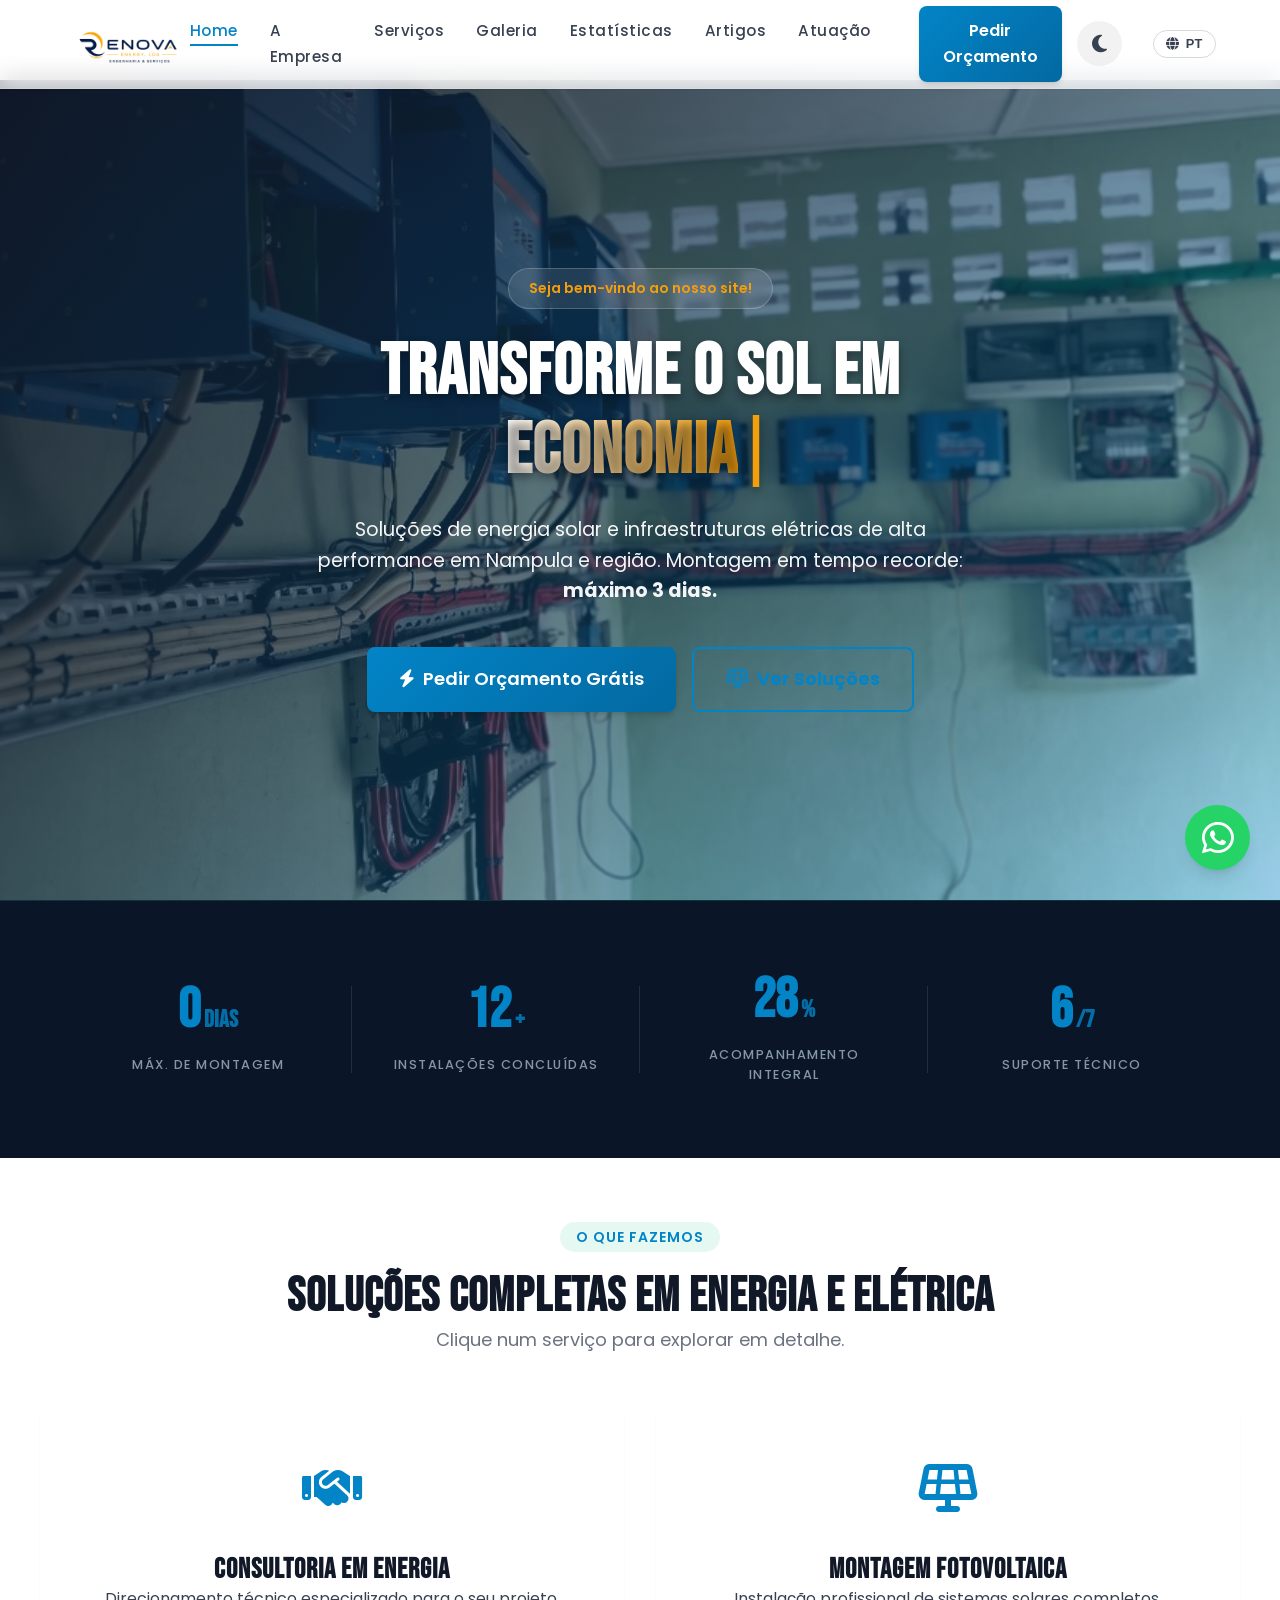
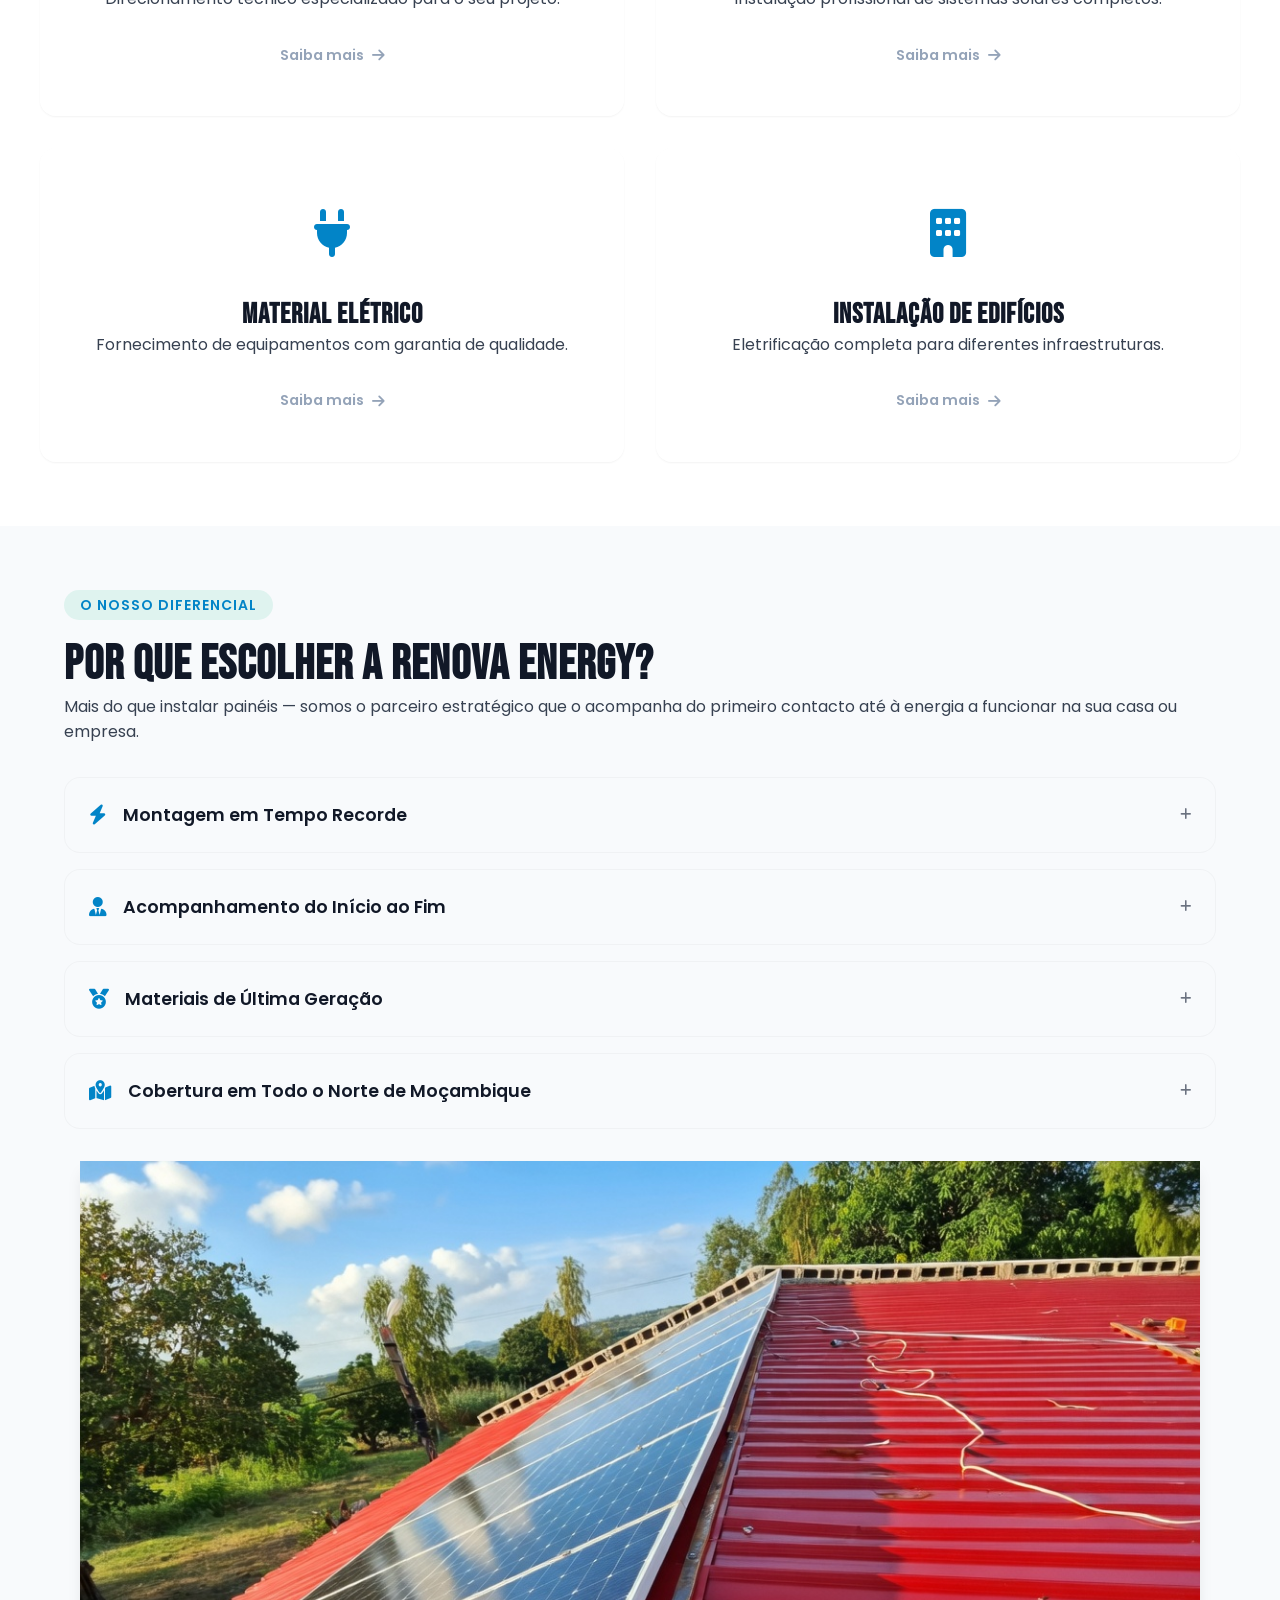
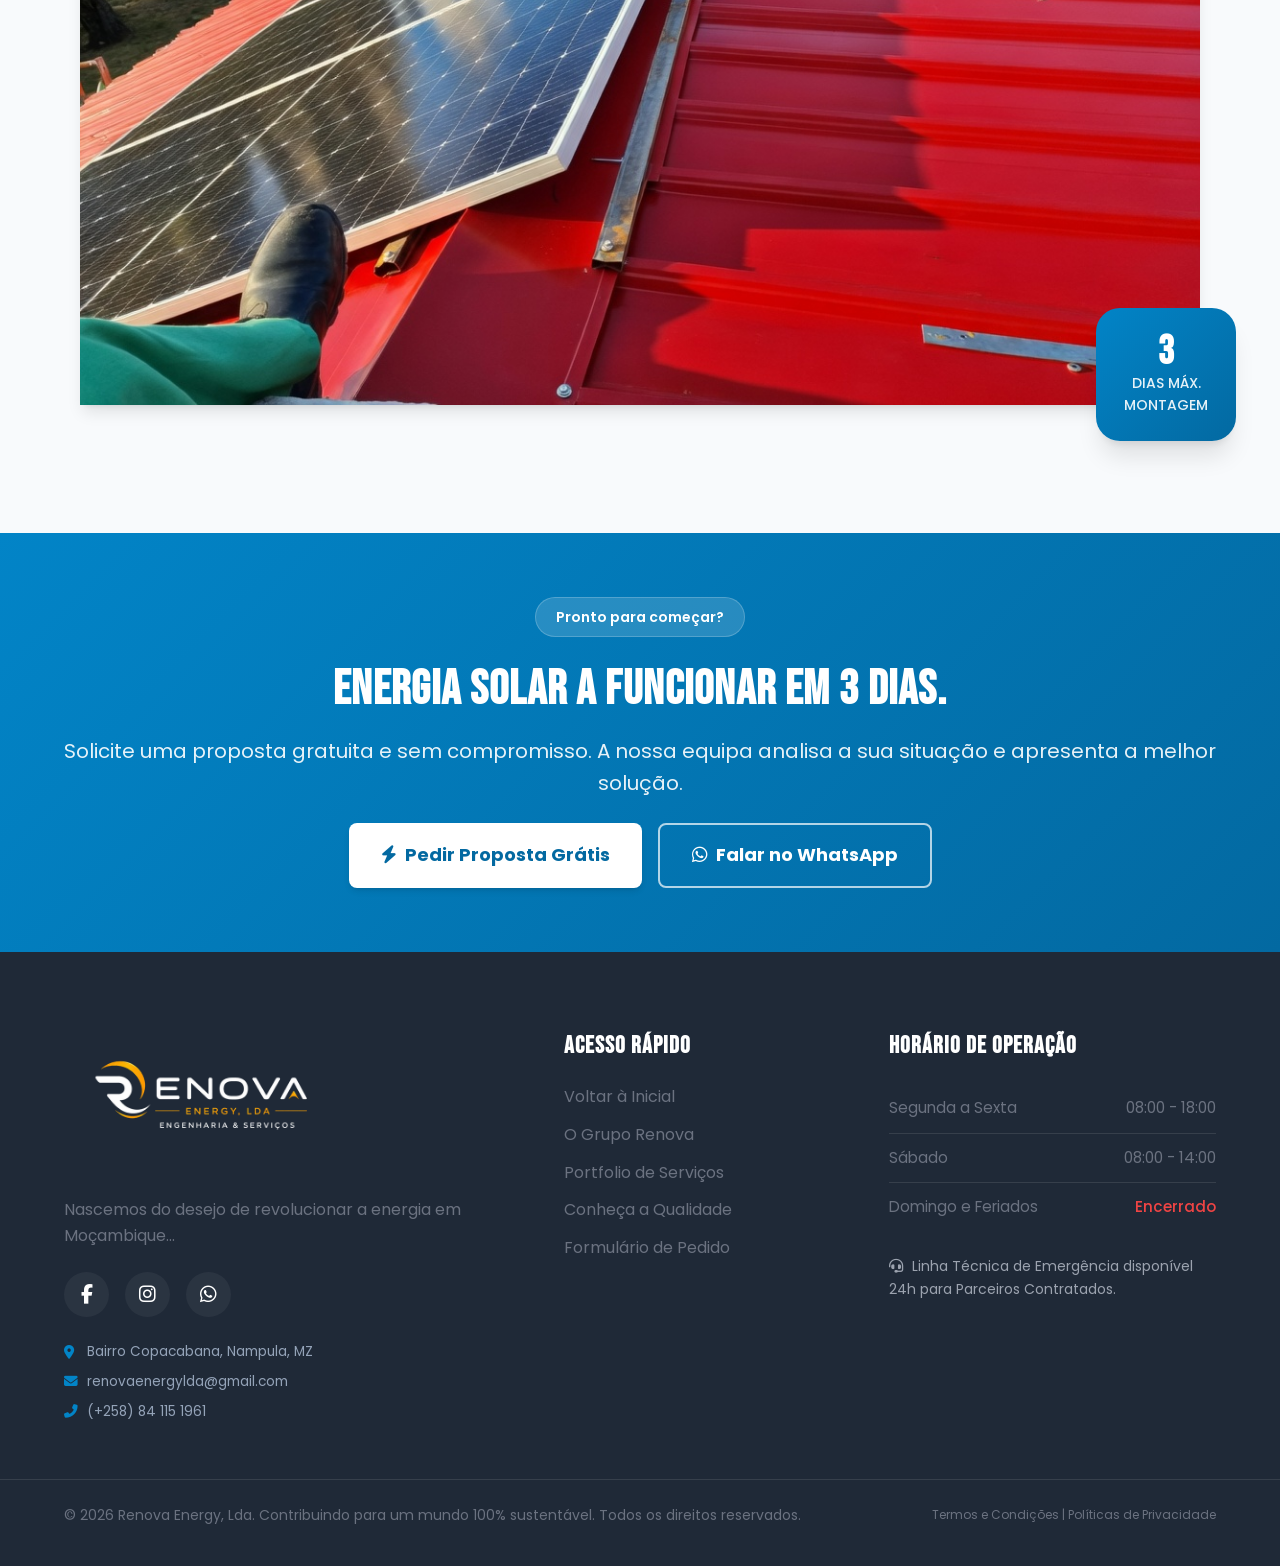
==== commit 50c31e88: "Atualizacao Site" ====
--- a/index.html
+++ b/index.html
@@ -25,13 +25,23 @@
     <!-- Translations -->
     <script src="js/translations.js"></script>
 
-    <!-- SEO & Social Media (WhatsApp/Facebook) -->
+    <!-- SEO & Social Media (WhatsApp/Facebook/Twitter) -->
     <meta property="og:title" content="Renova Energy, Lda | Painéis Solares e Energia Verde em Nampula">
     <meta property="og:description" content="Instalação de painéis solares em tempo recorde (máx 3 dias). Soluções de energia verde para Nampula e todo o Norte de Moçambique. Peça já o seu orçamento!">
     <meta property="og:image" content="https://renovaenergy.co.mz/imagens/image-12.jpg">
+    <meta property="og:image:secure_url" content="https://renovaenergy.co.mz/imagens/image-12.jpg">
+    <meta property="og:image:type" content="image/jpeg">
+    <meta property="og:image:width" content="1200">
+    <meta property="og:image:height" content="630">
+    <meta property="og:image:alt" content="Instalação de painéis solares em Moçambique pela Renova Energy">
     <meta property="og:url" content="https://renovaenergy.co.mz">
     <meta property="og:type" content="website">
+    <meta property="og:site_name" content="Renova Energy">
+    <meta property="og:locale" content="pt_MZ">
     <meta name="twitter:card" content="summary_large_image">
+    <meta name="twitter:title" content="Renova Energy, Lda | Painéis Solares e Energia Verde em Nampula">
+    <meta name="twitter:description" content="Instalação de painéis solares em tempo recorde (máx 3 dias). Soluções de energia verde para Nampula e todo o Norte de Moçambique. Peça já o seu orçamento!">
+    <meta name="twitter:image" content="https://renovaenergy.co.mz/imagens/image-12.jpg">
 
     <!-- Schema.org for Google -->
     <script type="application/ld+json">
@@ -112,12 +122,13 @@
                 </ul>
                 <div class="nav-actions">
                     <a href="#agendamento" class="btn btn-primary btn-agendar-nav" onclick="showSection('agendamento', event)" data-i18n="nav_quote">Pedir Orçamento</a>
-                    <button id="theme-toggle" class="theme-toggle" title="Alternar Modo Escuro">
+                    <button id="theme-toggle" class="theme-toggle" data-i18n-title="tooltip_theme" title="Alternar Modo Escuro">
                         <i class="fas fa-moon"></i>
                     </button>
                     <div class="lang-selector">
-                        <button class="lang-btn" data-lang="pt" onclick="setLanguage('pt')">PT</button>
-                        <button class="lang-btn" data-lang="en" onclick="setLanguage('en')">EN</button>
+                        <button class="lang-btn" onclick="toggleLanguage()" data-i18n-title="tooltip_lang">
+                            <i class="fas fa-globe"></i> <span class="lang-btn-label">PT</span>
+                        </button>
                     </div>
                 </div>
             </nav>
@@ -592,10 +603,10 @@
                             <div class="b-overlay"></div>
                         </div>
                         <div class="blog-body">
-                            <span class="blog-category">Dicas Solares</span>
-                            <h3>3 Mitos Frequentes sobre Painéis Solares Nampula</h3>
-                            <p>A transição para energia solar gera muitas dúvidas. Separamos o que é verdade do que é ficção...</p>
-                            <span class="blog-more">Ler Artigo Completo <i class="fas fa-arrow-right"></i></span>
+                            <span class="blog-category" data-i18n="blog_c1_cat">Dicas Solares</span>
+                            <h3 data-i18n="blog_c1_title">3 Mitos Frequentes sobre Painéis Solares Nampula</h3>
+                            <p data-i18n="blog_c1_desc">A transição para energia solar gera muitas dúvidas. Separamos o que é verdade do que é ficção...</p>
+                            <span class="blog-more" data-i18n="blog_read_more">Ler Artigo Completo <i class="fas fa-arrow-right"></i></span>
                         </div>
                     </div>
                     <!-- Blog Card 2 -->
@@ -605,10 +616,10 @@
                             <div class="b-overlay"></div>
                         </div>
                         <div class="blog-body">
-                            <span class="blog-category">Mercado Financeiro</span>
-                            <h3>Impacto Econômico: Retorno de Investimento Rápido</h3>
-                            <p>Descubra como o sol pode ser o seu melhor ativo financeiro sustentável em 2026...</p>
-                            <span class="blog-more">Ler Artigo Completo <i class="fas fa-arrow-right"></i></span>
+                            <span class="blog-category" data-i18n="blog_c2_cat">Mercado Financeiro</span>
+                            <h3 data-i18n="blog_c2_title">Impacto Econômico: Retorno de Investimento Rápido</h3>
+                            <p data-i18n="blog_c2_desc">Descubra como o sol pode ser o seu melhor ativo financeiro sustentável em 2026...</p>
+                            <span class="blog-more" data-i18n="blog_read_more">Ler Artigo Completo <i class="fas fa-arrow-right"></i></span>
                         </div>
                     </div>
                     <!-- Blog Card 3 -->
@@ -618,10 +629,10 @@
                             <div class="b-overlay"></div>
                         </div>
                         <div class="blog-body">
-                            <span class="blog-category">Tecnologia Off-Grid</span>
-                            <h3>A Revolução Sustentável na Indústria Off-Grid</h3>
-                            <p>Sistemas independentes com baterias de lítio de última geração para fazendas agrárias...</p>
-                            <span class="blog-more">Ler Artigo Completo <i class="fas fa-arrow-right"></i></span>
+                            <span class="blog-category" data-i18n="blog_c3_cat">Tecnologia Off-Grid</span>
+                            <h3 data-i18n="blog_c3_title">A Revolução Sustentável na Indústria Off-Grid</h3>
+                            <p data-i18n="blog_c3_desc">Sistemas independentes com baterias de lítio de última geração para fazendas agrárias...</p>
+                            <span class="blog-more" data-i18n="blog_read_more">Ler Artigo Completo <i class="fas fa-arrow-right"></i></span>
                         </div>
                     </div>
                 </div>
@@ -641,8 +652,8 @@
                             <div class="radar-ping"></div>
                             <i class="fas fa-map-marker-alt"></i>
                         </div>
-                        <h3>Nampula (Sede)</h3>
-                        <p>Matriz operacional, logística centralizada e suporte regional imediato para todo o norte.</p>
+                        <h3 data-i18n="area_nampula_title">Nampula (Sede)</h3>
+                        <p data-i18n="area_nampula_desc">Matriz operacional, logística centralizada e suporte regional imediato para todo o norte.</p>
                     </div>
                     <!-- Maputo -->
                     <div class="area-card hub-glass reveal-up delay-200ms">
@@ -650,8 +661,8 @@
                             <div class="radar-ping"></div>
                             <i class="fas fa-map-marker-alt"></i>
                         </div>
-                        <h3>Maputo</h3>
-                        <p>Hub comercial e fornecimento direto para grandes infraestruturas na capital do sul.</p>
+                        <h3 data-i18n="area_maputo_title">Maputo</h3>
+                        <p data-i18n="area_maputo_desc">Hub comercial e fornecimento direto para grandes infraestruturas na capital do sul.</p>
                     </div>
                     <!-- Beira -->
                     <div class="area-card hub-glass reveal-up delay-300ms">
@@ -659,8 +670,8 @@
                             <div class="radar-ping"></div>
                             <i class="fas fa-map-marker-alt"></i>
                         </div>
-                        <h3>Beira</h3>
-                        <p>Centro de assistência técnica e execução de projetos de eletrificação industrial.</p>
+                        <h3 data-i18n="area_beira_title">Beira</h3>
+                        <p data-i18n="area_beira_desc">Centro de assistência técnica e execução de projetos de eletrificação industrial.</p>
                     </div>
                     <!-- Zambézia -->
                     <div class="area-card hub-glass reveal-up delay-400ms">
@@ -668,8 +679,8 @@
                             <div class="radar-ping"></div>
                             <i class="fas fa-map-marker-alt"></i>
                         </div>
-                        <h3>Zambézia</h3>
-                        <p>Expansão fotovoltaica estratégica com foco em agricultura e off-grid sustentável.</p>
+                        <h3 data-i18n="area_zambezia_title">Zambézia</h3>
+                        <p data-i18n="area_zambezia_desc">Expansão fotovoltaica estratégica com foco em agricultura e off-grid sustentável.</p>
                     </div>
                 </div>
             </div>
@@ -693,37 +704,37 @@
                             <div class="m-contact-item-v2">
                                 <i class="fas fa-location-arrow pin-glow-v2"></i>
                                 <div class="m-text-v2">
-                                    <span class="label">Moçambique</span>
-                                    <p>Bairro Copacabana, Nampula</p>
+                                    <span class="label" data-i18n="contact_lbl_country">Moçambique</span>
+                                    <p data-i18n="contact_val_address">Bairro Copacabana, Nampula</p>
                                 </div>
                             </div>
                             <div class="m-contact-item-v2">
                                 <i class="fab fa-whatsapp whatsapp-glow-v2"></i>
                                 <div class="m-text-v2">
-                                    <span class="label">Linha Direta</span>
+                                    <span class="label" data-i18n="contact_lbl_phone">Linha Direta</span>
                                     <p>+258 84 115 1961</p>
                                 </div>
                             </div>
                             <div class="m-contact-item-v2">
                                 <i class="fas fa-envelope email-glow-v2"></i>
                                 <div class="m-text-v2">
-                                    <span class="label">Digital</span>
+                                    <span class="label" data-i18n="contact_lbl_digital">Digital</span>
                                     <p>renovaenergylda@gmail.com</p>
                                 </div>
                             </div>
                             <div class="m-contact-item-v2">
                                 <i class="far fa-clock time-glow-v2"></i>
                                 <div class="m-text-v2">
-                                    <span class="label">Horário</span>
-                                    <p>Seg - Sáb: 08:00 - 18:00</p>
+                                    <span class="label" data-i18n="contact_lbl_hours">Horário</span>
+                                    <p data-i18n="contact_val_hours">Seg - Sáb: 08:00 - 18:00</p>
                                 </div>
                             </div>
                         </div>
 
                         <!-- Trusted Badge -->
                         <div class="trusted-footer mt-5 reveal-opacity delay-300ms">
-                             <div class="trust-pill"><i class="fas fa-shield-alt"></i> Dados 100% Seguros</div>
-                             <p class="small mt-2 text-muted">A sua transição energética começa aqui com o suporte técnico mais rigoroso de Moçambique.</p>
+                             <div class="trust-pill" data-i18n="contact_trust_pill"><i class="fas fa-shield-alt"></i> Dados 100% Seguros</div>
+                             <p class="small mt-2 text-muted" data-i18n="contact_trust_desc">A sua transição energética começa aqui com o suporte técnico mais rigoroso de Moçambique.</p>
                         </div>
                     </div>
 
@@ -776,7 +787,7 @@
                                 <div class="form-magia-row">
                                     <div class="form-magia-col">
                                         <label for="data" data-i18n="ag_f_date"><i class="far fa-calendar-alt mr-2"></i> Data Sugerida</label>
-                                        <input type="text" id="data" class="form-control-magia" placeholder="DD / MM / AAAA" maxlength="10" required>
+                                        <input type="text" id="data" class="form-control-magia" placeholder="DD / MM / AAAA" data-i18n="ag_f_date_ph" maxlength="10" required>
                                     </div>
                                     <div class="form-magia-col">
                                         <label for="hora" data-i18n="ag_f_time"><i class="far fa-clock mr-2"></i> Hora Estimada</label>
@@ -800,7 +811,7 @@
 
                 <!-- Google Maps -->
                 <div class="map-container-wrapper mt-5 reveal-up delay-400ms">
-                    <div class="map-overlay-title">Central Operacional Nampula</div>
+                    <div class="map-overlay-title" data-i18n="map_title">Central Operacional Nampula</div>
                     <iframe id="google-map" src="https://www.google.com/maps/embed?pb=!1m18!1m12!1m3!1d31063.812239327508!2d39.248692518434695!3d-15.11186716942127!2m3!1f0!2f0!3f0!3m2!1i1024!2i768!4f13.1!3m3!1m2!1s0x18c0df9bc9adfaad%3A0xe5a3acff0fdffbd6!2sNampula%2C%20Mo%C3%A7ambique!5e0!3m2!1spt-PT!2sbr!4v1700000000000!5m2!1spt-PT!2sbr" width="100%" height="450" style="border:0;" allowfullscreen="" loading="lazy" referrerpolicy="no-referrer-when-downgrade"></iframe>
                 </div>
             </div>
@@ -854,14 +865,14 @@
         </div>
         <div class="footer-bottom">
             <div class="container" style="display: flex; justify-content: space-between; align-items: center; flex-wrap: wrap;">
-                <p>&copy; 2026 Renova Energy, Lda. Contribuindo para um mundo 100% sustentável. Todos os direitos reservados.</p>
-                <p style="font-size: 0.75rem;"><a href="termos.html" target="_blank" rel="noopener noreferrer">Termos e Condições</a> | <a href="privacidade.html" target="_blank" rel="noopener noreferrer">Políticas de Privacidade</a></p>
+                <p data-i18n="footer_copyright">&copy; 2026 Renova Energy, Lda. Contribuindo para um mundo 100% sustentável. Todos os direitos reservados.</p>
+                <p style="font-size: 0.75rem;"><a href="termos.html" target="_blank" rel="noopener noreferrer" data-i18n="footer_terms">Termos e Condições</a> | <a href="privacidade.html" target="_blank" rel="noopener noreferrer" data-i18n="footer_privacy">Políticas de Privacidade</a></p>
             </div>
         </div>
     </footer>
 
     <!-- Floating WhatsApp Button -->
-    <a href="https://wa.me/258841151961?text=Ol%C3%A1%21%20Visitei%20o%20site%20da%20Renova%20Energy%20Lda%20e%20gostaria%20de%20receber%20um%20atendimento%20pessoal." target="_blank" rel="noopener noreferrer" class="float-whatsapp" title="Fale connosco pelo WhatsApp">
+    <a href="https://wa.me/258841151961?text=Ol%C3%A1%21%20Visitei%20o%20site%20da%20Renova%20Energy%20Lda%20e%20gostaria%20de%20receber%20um%20atendimento%20pessoal." target="_blank" rel="noopener noreferrer" class="float-whatsapp" data-i18n-title="tooltip_wa" title="Fale connosco pelo WhatsApp">
         <i class="fab fa-whatsapp"></i>
     </a>
 
@@ -890,7 +901,7 @@
     <div class="toast-container">
         <div class="toast">
             <i class="fas fa-check-circle"></i>
-            <span>Mensagem enviada com sucesso!</span>
+            <span data-i18n="toast_success">Mensagem enviada com sucesso!</span>
         </div>
     </div>
 
--- a/css/style.css
+++ b/css/style.css
@@ -165,15 +165,15 @@
 #loading-screen {
     position: fixed;
     inset: 0;
-    background: #060913 !important; /* Fundo preto/azul escuro ultra premium estilo cinema (Netflix) */
+    background: #0f172a !important; /* Cor cinza-escura/azul marinho ultra premium (Slate-900) */
     z-index: 10000;
     display: flex;
     align-items: center;
     justify-content: center;
-    transition: opacity 0.8s cubic-bezier(0.7, 0, 0.3, 1), visibility 0.8s;
-}
-
-/* Garante o uso do logótipo com letras brancas no ecrã de carregamento escuro para contraste absoluto */
+    transition: opacity 0.6s cubic-bezier(0.25, 1, 0.5, 1), visibility 0.6s;
+}
+
+/* Garante o uso do logótipo com letras brancas no ecrã de carregamento escuro */
 #loading-screen .logo-light {
     display: none !important;
 }
@@ -192,18 +192,16 @@
 }
 
 .loader-content {
-    text-align: center;
-    position: relative;
-    display: flex;
+    display: flex;
+    flex-direction: column;
     align-items: center;
     justify-content: center;
+    gap: 2rem;
 }
 
 /* Wrapper principal do carregamento */
 .loader-wrapper {
     position: relative;
-    width: 300px;
-    height: 300px;
     display: flex;
     align-items: center;
     justify-content: center;
@@ -212,156 +210,63 @@
     border: none !important;
 }
 
-/* Círculo do Logótipo transformado no efeito Netflix de Ondas Sonoras e Feixe Laser */
 .loader-circle {
+    display: none !important;
+}
+
+.loader-logo {
+    width: 200px !important;
+    height: auto !important;
+    z-index: 2;
+    opacity: 0;
+    animation: corporateLogoIntro 1.2s cubic-bezier(0.25, 1, 0.5, 1) forwards;
+}
+
+/* Animação institucional e corporativa para o logótipo */
+@keyframes corporateLogoIntro {
+    0% {
+        opacity: 0;
+        transform: scale(0.95) translateY(10px);
+        filter: blur(4px);
+    }
+    100% {
+        opacity: 1;
+        transform: scale(1) translateY(0);
+        filter: blur(0);
+    }
+}
+
+/* Barra de progresso linear e profissional */
+.loader-bar {
+    display: block !important;
+    position: relative;
+    width: 180px;
+    height: 3px;
+    background: rgba(255, 255, 255, 0.08);
+    border-radius: 4px;
+    overflow: hidden;
+}
+
+.loader-bar::after {
+    content: '';
+    display: block !important;
     position: absolute;
-    width: 270px;
-    height: 270px;
-    display: flex;
-    align-items: center;
-    justify-content: center;
-    z-index: 1;
-}
-
-/* Onda Concêntrica 1 - Explosão de Energia Azul/Laranja */
-.loader-circle::before {
-    content: '';
-    position: absolute;
-    inset: 30px; /* Começa colado ao R */
-    border: 4px solid transparent;
-    border-top-color: var(--clr-primary);
-    border-right-color: var(--clr-secondary);
-    border-radius: 50%;
-    animation: netflixRipple 2.2s cubic-bezier(0.7, 0, 0.3, 1) forwards;
-}
-
-/* Feixe de Luz Vertical Laser (Estilo Linhas de Espectro da Netflix) */
-.loader-circle::after {
-    content: '';
-    position: absolute;
-    width: 6px;
-    height: 100vh;
-    background: linear-gradient(to bottom, transparent, var(--clr-primary), var(--clr-secondary), transparent);
-    opacity: 0;
-    border-radius: 99px;
-    animation: netflixLaser 2.2s cubic-bezier(0.7, 0, 0.3, 1) forwards;
-}
-
-/* Logótipo em Zoom-Through Cinematográfico (Netflix Tudum) */
-.loader-logo {
-    width: 270px !important;
-    height: auto !important;
-    margin-top: -30px !important;
-    margin-bottom: -30px !important;
-    z-index: 2;
-    transform: scale(0.7);
-    opacity: 0;
-    animation: netflixLogoIntro 2.2s cubic-bezier(0.7, 0, 0.3, 1) forwards;
-}
-
-/* 🎥 Animação 1: Logótipo aproximando-se e depois explodindo através da camera */
-@keyframes netflixLogoIntro {
+    top: 0;
+    left: 0;
+    height: 100%;
+    width: 0;
+    background: linear-gradient(90deg, var(--clr-primary) 0%, var(--clr-secondary) 100%);
+    border-radius: 4px;
+    animation: corporateBarLoad 1.2s cubic-bezier(0.1, 0.8, 0.2, 1) forwards;
+}
+
+@keyframes corporateBarLoad {
     0% {
-        transform: scale(0.65);
-        opacity: 0;
-        filter: blur(5px) drop-shadow(0 0 0px transparent);
-    }
-    15% {
-        transform: scale(1.03);
-        opacity: 1;
-        filter: blur(0px) drop-shadow(0 0 15px rgba(2, 132, 199, 0.3));
-    }
-    30% {
-        transform: scale(1);
-        filter: drop-shadow(0 0 8px rgba(245, 158, 11, 0.25));
-    }
-    /* Pequena pulsação dramática que prepara o zoom-through */
-    65% {
-        transform: scale(1.05);
-        opacity: 1;
-        filter: drop-shadow(0 0 25px var(--clr-primary));
-    }
-    /* O MOMENTO TUDUM: Zoom massivo penetrando a câmara */
+        width: 0%;
+    }
     100% {
-        transform: scale(18) rotate(4deg);
-        opacity: 0;
-        filter: blur(12px) drop-shadow(0 0 100px var(--clr-primary));
-    }
-}
-
-/* 🎥 Animação 2: Ripple do círculo explodindo radialmente */
-@keyframes netflixRipple {
-    0% {
-        transform: scale(0.1) rotate(0deg);
-        opacity: 0;
-        filter: blur(5px);
-    }
-    20% {
-        opacity: 0.9;
-        filter: blur(0px);
-    }
-    60% {
-        transform: scale(1.2) rotate(180deg);
-        opacity: 0.6;
-    }
-    /* Expansão e desintegração total */
-    100% {
-        transform: scale(7) rotate(360deg);
-        opacity: 0;
-        filter: blur(20px);
-    }
-}
-
-/* 🎥 Animação 3: O Feixe Laser vertical estilo Netflix */
-@keyframes netflixLaser {
-    0% {
-        transform: scaleY(0);
-        opacity: 0;
-        filter: blur(6px);
-    }
-    25% {
-        transform: scaleY(1);
-        opacity: 0.8;
-        filter: blur(2px);
-    }
-    60% {
-        transform: scaleY(1.05) scaleX(2.5);
-        opacity: 0.5;
-    }
-    /* Expansão lateral massiva e fade out */
-    100% {
-        transform: scaleY(1.4) scaleX(30);
-        opacity: 0;
-        filter: blur(25px);
-    }
-}
-
-/* Ocultação total e limpa da barra de progresso antiga */
-.loader-bar {
-    display: none !important;
-}
-
-.dark-theme .loader-bar {
-    display: none !important;
-}
-
-.loader-bar::after {
-    display: none !important;
-}
-
-@keyframes spinLoader {
-    0% { transform: rotate(0deg); }
-    100% { transform: rotate(360deg); }
-}
-
-@keyframes pulseLogo {
-    0%, 100% { transform: scale(0.96); opacity: 0.9; }
-    50% { transform: scale(1.04); opacity: 1; }
-}
-
-@keyframes loadingBar {
-    0% { left: -100%; }
-    100% { left: 100%; }
+        width: 100%;
+    }
 }
 
 /* ==========================================================================
@@ -487,13 +392,7 @@
     gap: 15px;
 }
 
-@media (max-width: 768px) {
-    .nav-actions {
-        flex-direction: column;
-        width: 100%;
-        margin-top: 2rem;
-    }
-}
+/* .nav-actions responsiveness handled in mobile query at the bottom */
 
 .dark-theme #theme-toggle {
     background: rgba(255, 255, 255, 0.1);
@@ -838,6 +737,24 @@
     overflow: visible;
 }
 
+.logo-link:focus,
+.logo-link:focus-visible,
+.logo-link:active,
+.logo-sticker:focus,
+.logo-sticker:focus-visible,
+.logo-sticker:active,
+.logo-link:focus img,
+.logo-link:focus-visible img,
+.logo-link:active img,
+.logo-sticker:focus img,
+.logo-sticker:focus-visible img,
+.logo-sticker:active img {
+    outline: none !important;
+    border: none !important;
+    box-shadow: none !important;
+    background: transparent !important;
+}
+
 /* Quando scrolled, encolhe ligeiramente */
 header.scrolled .logo-link {
     width: 200px; /* Mais compacto ao scrollar */
@@ -3332,10 +3249,9 @@
         margin-bottom: -26px !important;
     }
     
-    /* Desativa o zoom-through cinematográfico pesado em telemóveis, usando um fade elegante e leve */
+    /* Animação corporativa rápida e limpa no mobile também */
     .loader-logo {
-        animation: mobileLogoFade 2.2s ease-in-out forwards !important;
-        transform: scale(0.9) !important;
+        animation: corporateLogoIntro 1.2s cubic-bezier(0.25, 1, 0.5, 1) forwards !important;
     }
     
     .float-whatsapp {
@@ -3494,16 +3410,15 @@
     position: fixed;
     bottom: 30px;
     left: 30px;
-    right: 30px;
-    max-width: 500px;
+    max-width: 600px;
     background: rgba(255, 255, 255, 0.85);
-    backdrop-filter: blur(15px);
-    -webkit-backdrop-filter: blur(15px);
-    border: 1px solid rgba(255, 255, 255, 0.2);
+    backdrop-filter: blur(20px);
+    -webkit-backdrop-filter: blur(20px);
+    border: 1px solid rgba(255, 255, 255, 0.3);
     border-radius: var(--br-xl);
-    padding: 1.5rem 2rem;
+    padding: 1.75rem 2.25rem;
     z-index: 12000;
-    box-shadow: 0 20px 40px rgba(0,0,0,0.1);
+    box-shadow: 0 20px 45px rgba(0, 0, 0, 0.12);
     display: none; /* Controlled by JS */
     opacity: 0;
     transform: translateY(30px);
@@ -3512,7 +3427,7 @@
 
 .dark-theme .cookie-banner {
     background: rgba(15, 23, 42, 0.85);
-    border-color: rgba(255, 255, 255, 0.1);
+    border-color: rgba(255, 255, 255, 0.15);
     color: var(--clr-white);
 }
 
@@ -3523,21 +3438,28 @@
 }
 
 .cookie-content {
-    display: flex;
-    align-items: center;
-    gap: 1.5rem;
+    display: grid;
+    grid-template-columns: auto 1fr;
+    grid-template-rows: auto auto;
+    gap: 0.75rem 1.5rem;
+    align-items: center;
 }
 
 .cookie-icon {
-    font-size: 2rem;
+    grid-column: 1;
+    grid-row: 1 / span 2;
+    font-size: 2.5rem;
     color: var(--clr-secondary);
     filter: drop-shadow(0 0 5px rgba(245, 158, 11, 0.4));
+    align-self: center;
 }
 
 .cookie-content p {
-    font-size: 0.875rem;
+    grid-column: 2;
+    grid-row: 1;
+    font-size: 0.95rem;
     margin: 0;
-    line-height: 1.5;
+    line-height: 1.6;
     color: inherit;
 }
 
@@ -3547,11 +3469,17 @@
     text-decoration: underline;
 }
 
+.cookie-actions {
+    grid-column: 2;
+    grid-row: 2;
+    justify-self: end;
+}
+
 .btn-msg-cookie {
     background: var(--clr-primary);
     color: #fff;
     border: none;
-    padding: 0.6rem 1.5rem;
+    padding: 0.6rem 1.75rem;
     border-radius: var(--br-md);
     font-weight: 700;
     cursor: pointer;
@@ -3570,17 +3498,31 @@
         right: 15px;
         bottom: 15px;
         padding: 1rem;
+        max-width: none;
     }
     .cookie-content {
+        display: flex;
         flex-direction: row;
+        align-items: center;
         text-align: left;
         gap: 0.5rem;
     }
     .cookie-icon {
         font-size: 1.5rem;
+        grid-column: auto;
+        grid-row: auto;
+        align-self: auto;
     }
     .cookie-content p {
         font-size: 0.75rem;
+        line-height: 1.5;
+        grid-column: auto;
+        grid-row: auto;
+    }
+    .cookie-actions {
+        grid-column: auto;
+        grid-row: auto;
+        justify-self: auto;
     }
     .btn-msg-cookie {
         padding: 0.4rem 1rem;
@@ -3593,29 +3535,32 @@
    ========================================================================== */
 .lang-selector {
     display: flex;
-    gap: 0.5rem;
+    align-items: center;
     margin-left: 1rem;
-    align-items: center;
 }
 .lang-btn {
     background: transparent;
-    border: 1px solid rgba(0,0,0,0.1);
-    border-radius: 4px;
-    padding: 0.2rem 0.5rem;
+    border: 1px solid rgba(0,0,0,0.15);
+    border-radius: 20px;
+    padding: 0.35rem 0.8rem;
     cursor: pointer;
     font-size: 0.8rem;
-    font-weight: bold;
+    font-weight: 600;
     color: var(--clr-text);
-    transition: all 0.3s;
+    transition: all 0.3s ease;
+    display: inline-flex;
+    align-items: center;
+    gap: 0.4rem;
 }
 .dark-theme .lang-btn {
-    border-color: rgba(255,255,255,0.1);
+    border-color: rgba(255,255,255,0.2);
     color: var(--clr-white);
 }
-.lang-btn:hover, .lang-btn.active {
+.lang-btn:hover {
     background: var(--clr-primary);
-    color: white;
+    color: white !important;
     border-color: var(--clr-primary);
+    transform: translateY(-1px);
 }
 
 
@@ -3651,6 +3596,8 @@
         display: none;
         z-index: 1000;
         border-top: 1px solid #e5e7eb;
+        max-height: calc(100vh - 80px);
+        overflow-y: auto;
     }
     body.dark-theme #main-nav {
         background-color: #111827;
@@ -3678,9 +3625,13 @@
         text-align: left;
     }
     .nav-actions {
-        flex-direction: column-reverse;
+        display: flex;
+        flex-direction: row;
+        flex-wrap: wrap;
+        align-items: center;
+        justify-content: space-between;
         width: 100%;
-        margin-top: 1rem;
+        margin-top: 1.5rem;
         border-left: none;
         padding-left: 0;
         gap: 1rem;
@@ -3688,6 +3639,15 @@
     .nav-actions .btn {
         width: 100%;
         text-align: center;
+        order: 1;
+    }
+    #theme-toggle {
+        order: 2;
+        margin: 0;
+    }
+    .nav-actions .lang-selector {
+        order: 3;
+        margin-left: 0;
     }
     
     .row {
@@ -4200,22 +4160,4 @@
     }
 }
 
-/* Animação simplificada de fade para o logótipo em ecrãs móveis (sem zoom) */
-@keyframes mobileLogoFade {
-    0% {
-        opacity: 0;
-        transform: scale(0.9);
-    }
-    15% {
-        opacity: 1;
-        transform: scale(1);
-    }
-    70% {
-        opacity: 1;
-        transform: scale(1);
-    }
-    100% {
-        opacity: 0;
-        transform: scale(1);
-    }
-}
+
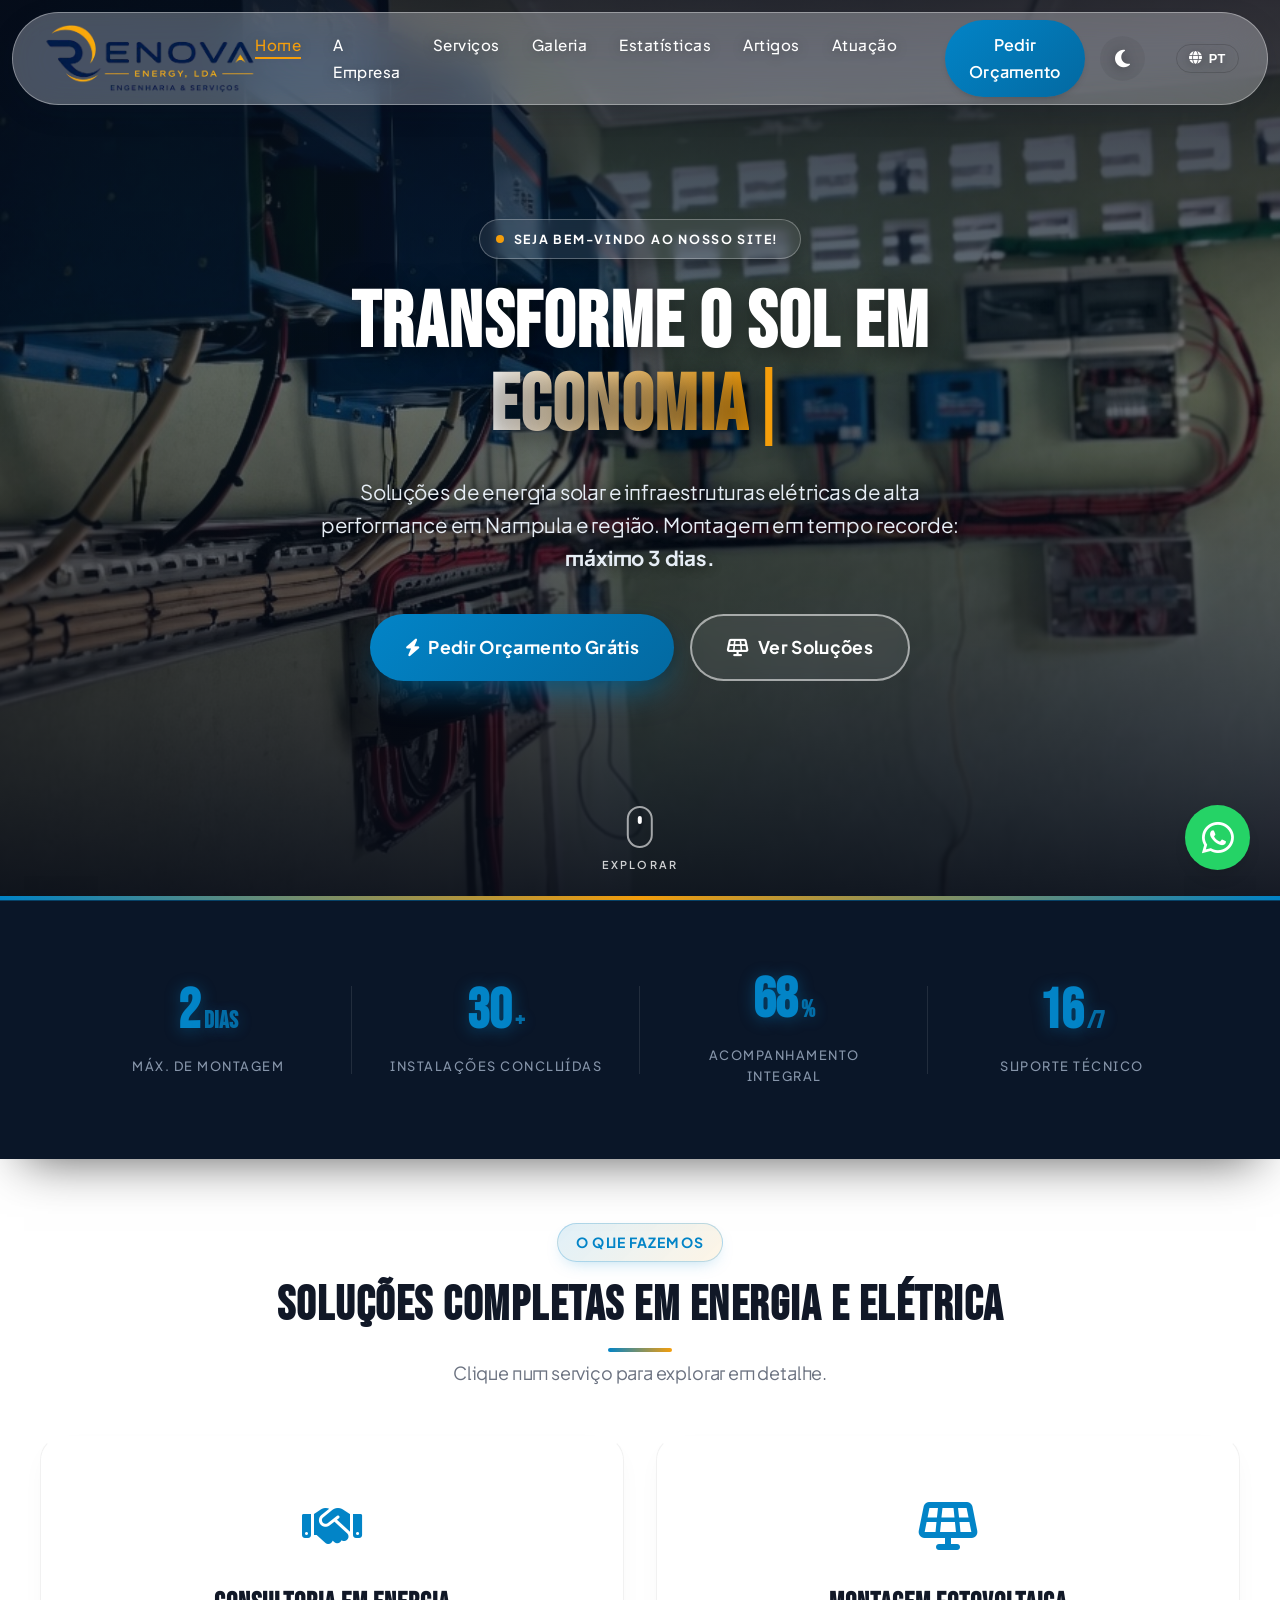
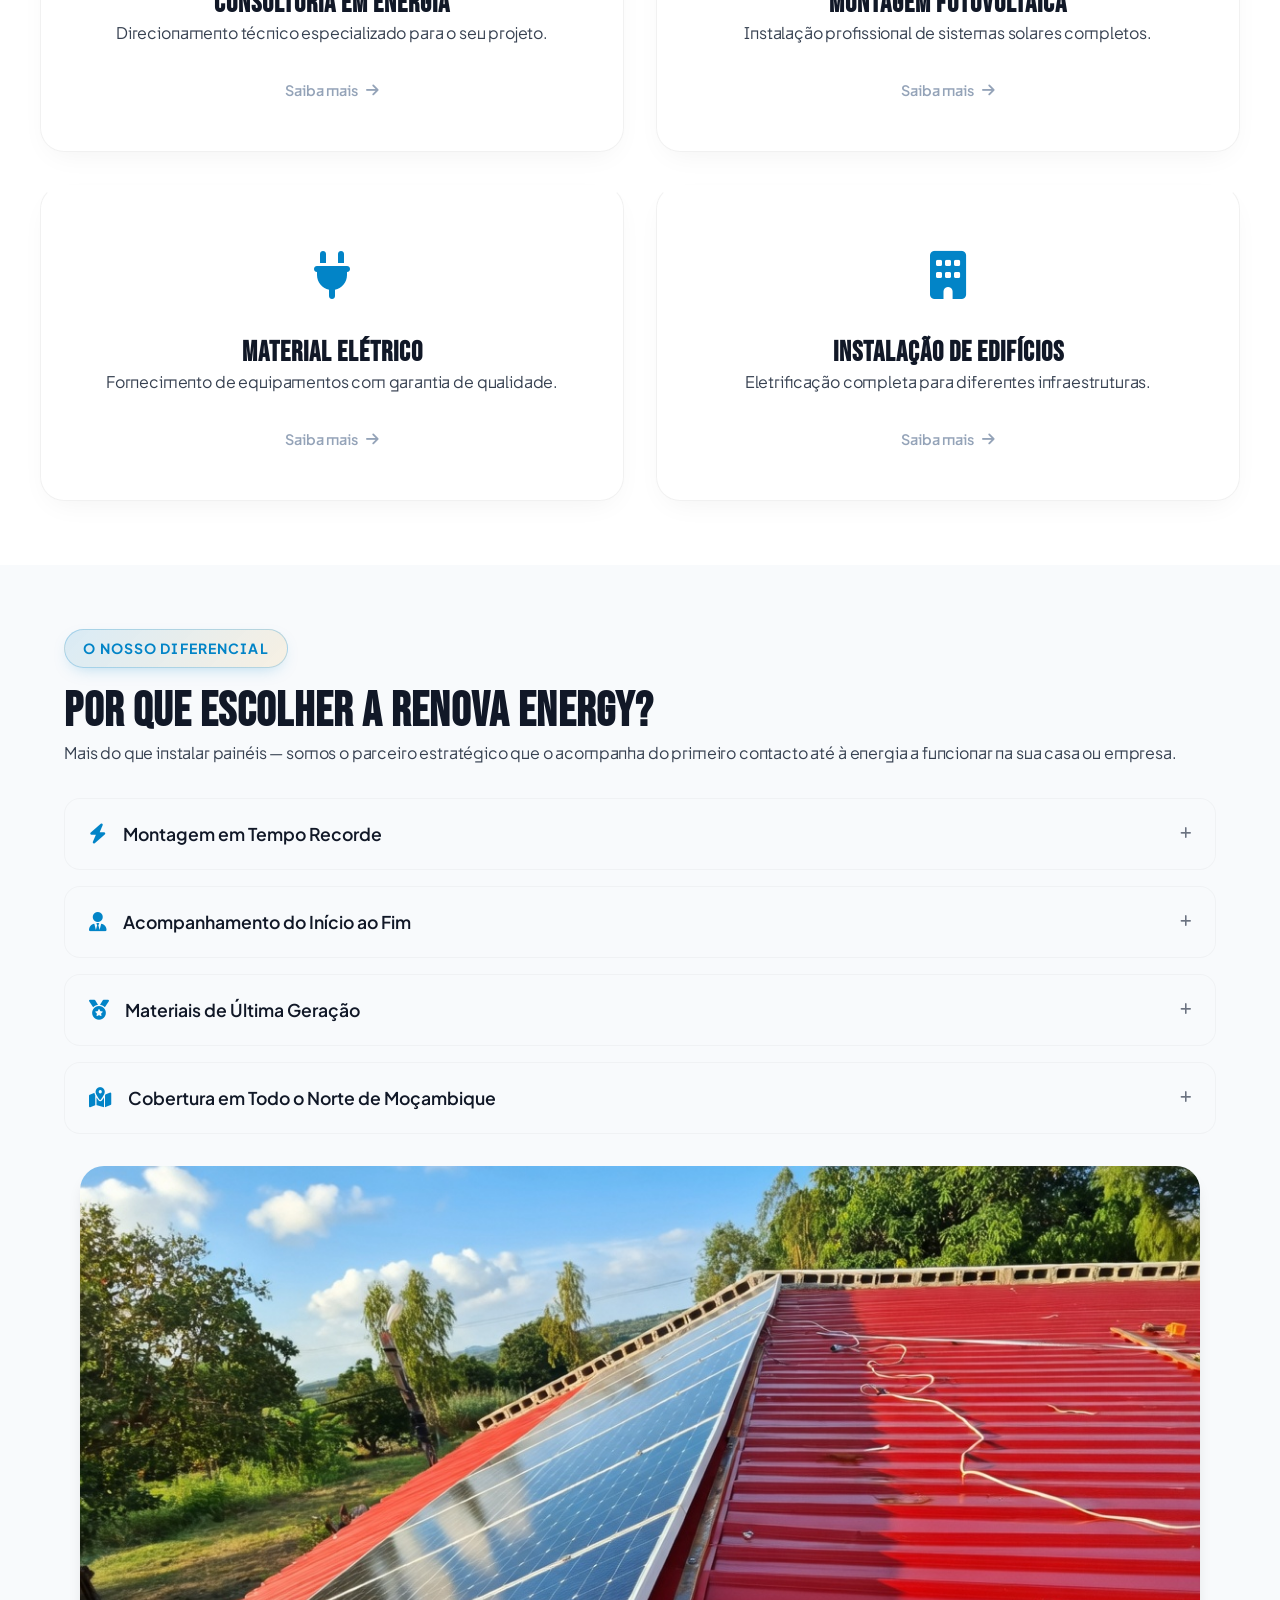
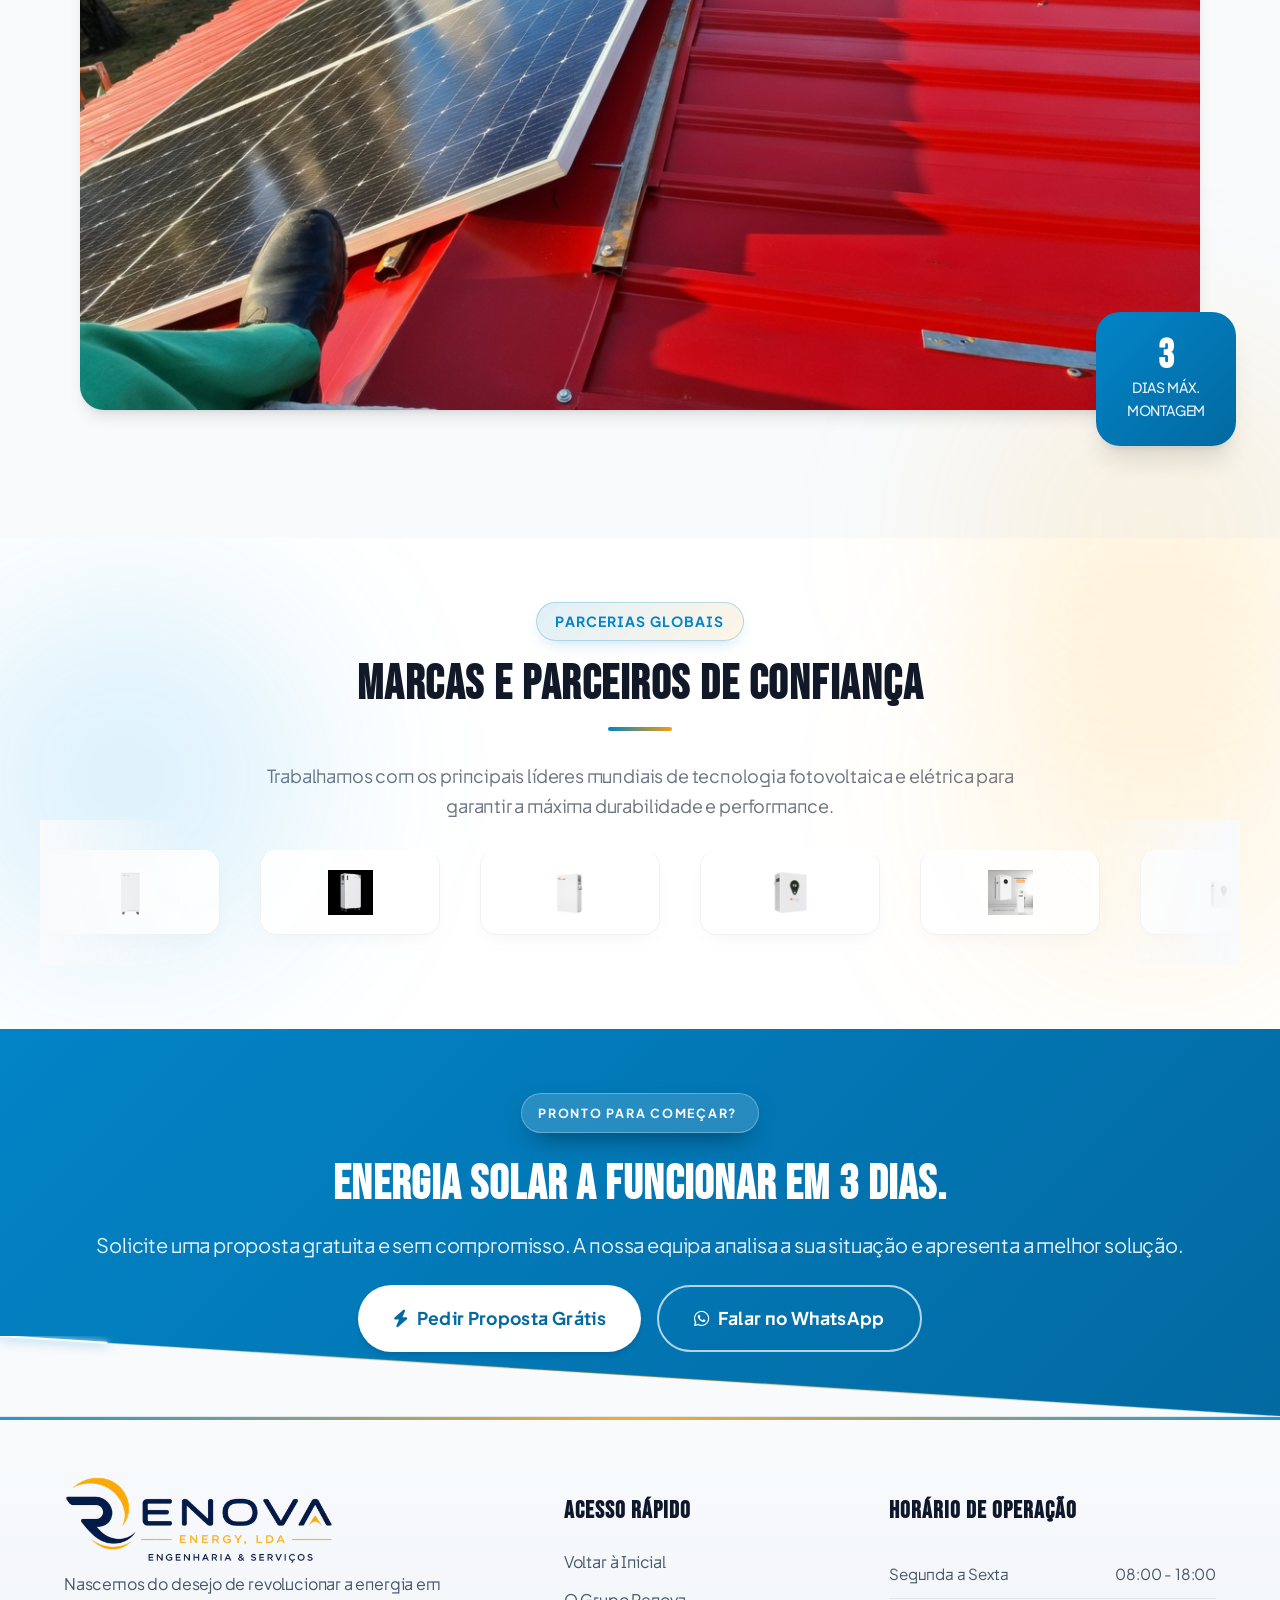
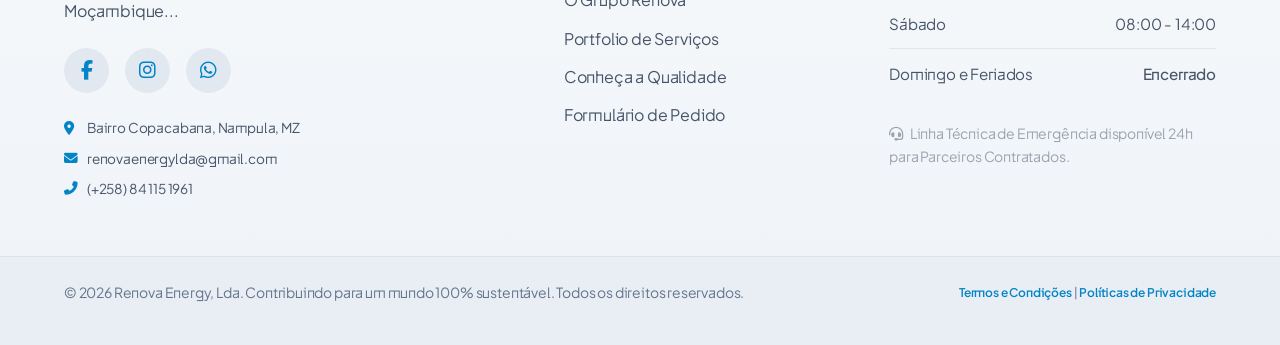
==== commit b6ddfd23: "Redesign premium corporativo + SEO e ficheiros de suporte - Cabecalho: barra flutuante translucida c" ====
--- a/index.html
+++ b/index.html
@@ -7,11 +7,14 @@
     <meta name="description" content="A Renova Energy fornece soluções tecnológicas em energias renováveis e sistemas fotovoltaicos em Nampula. Instalação em tempo recorde e energia verde para o seu futuro.">
     <meta name="keywords" content="Painéis solares Nampula, instalação solar Moçambique, energia verde, sistemas fotovoltaicos, eletricidade sustentável, Renova Energy LDA, manutenção de painéis solares">
     <meta name="author" content="Renova Energy, Lda">
-    
+    <meta name="robots" content="index, follow">
+    <link rel="canonical" href="https://renovaenergy.co.mz/">
+    <meta name="theme-color" content="#0284c7">
+
     <!-- Google Fonts -->
     <link rel="preconnect" href="https://fonts.googleapis.com">
     <link rel="preconnect" href="https://fonts.gstatic.com" crossorigin>
-    <link href="https://fonts.googleapis.com/css2?family=Bebas+Neue&family=Poppins:wght@300;400;500;600;700&display=swap" rel="stylesheet">
+    <link href="https://fonts.googleapis.com/css2?family=Bebas+Neue&family=Plus+Jakarta+Sans:wght@300;400;500;600;700;800&family=Poppins:wght@300;400;500;600;700&display=swap" rel="stylesheet">
     
     <!-- Favicon -->
     <link rel="icon" type="image/webp" href="logotipo/Favicon.webp">
@@ -82,15 +85,15 @@
     }
     </script>
 </head>
-<body class="loading">
+<body class="loading home-active">
 
     <!-- Loading Screen -->
     <div id="loading-screen">
         <div class="loader-content">
             <div class="loader-wrapper">
                 <div class="loader-circle"></div>
-                <img src="logotipo/Light Mode.webp" alt="Renova Energy" class="loader-logo logo-light" style="width: 180px; height: auto; object-fit: contain;">
-                <img src="logotipo/Dark Mode.webp" alt="Renova Energy" class="loader-logo logo-dark" style="width: 180px; height: auto; object-fit: contain;">
+                <img src="logotipo/logo.svg" alt="Renova Energy" class="loader-logo logo-light" style="width: 170px; height: auto; object-fit: contain;">
+                <img src="logotipo/logo-footer.svg" alt="Renova Energy" class="loader-logo logo-dark" style="width: 170px; height: auto; object-fit: contain;">
             </div>
             <div class="loader-bar"></div>
         </div>
@@ -100,8 +103,8 @@
     <header id="header">
         <div class="header-inner">
             <a href="#" class="logo-link" onclick="showSection('home', event)">
-                <img src="logotipo/Light Mode.webp" alt="Renova Energy" class="logo logo-light" style="height: 42px; width: auto; object-fit: contain;">
-                <img src="logotipo/Dark Mode.webp" alt="Renova Energy" class="logo logo-dark" style="height: 42px; width: auto; object-fit: contain;">
+                <img src="logotipo/logo.svg" alt="Renova Energy" class="logo logo-light" style="height: 38px; width: auto; object-fit: contain;">
+                <img src="logotipo/logo-footer.svg" alt="Renova Energy" class="logo logo-dark" style="height: 38px; width: auto; object-fit: contain;">
             </a>
             
             <div class="header-right mobile-only">
@@ -140,6 +143,9 @@
         
         <!-- SECTION: HOME -->
         <section id="home" class="spa-section active">
+            <!-- Ambient Energy Orbs -->
+            <div class="energy-blob bg-blob-primary" style="top: 10%; left: -5%;"></div>
+            <div class="energy-blob bg-blob-secondary" style="bottom: 15%; right: -5%;"></div>
             <!-- Background Slider -->
             <div class="hero-slider-container">
                 <div class="hero-slider" id="hero-slider">
@@ -159,6 +165,12 @@
                         <a href="#agendamento" class="btn btn-primary btn-lg" onclick="showSection('agendamento', event)" data-i18n="hero_btn_quote"><i class="fas fa-bolt"></i> Pedir Orçamento Grátis</a>
                         <a href="#servicos" class="btn btn-outline btn-lg" onclick="showSection('servicos', event)" data-i18n="hero_btn_services"><i class="fas fa-solar-panel"></i> Ver Soluções</a>
                     </div>
+                </div>
+
+                <!-- Scroll Cue (Corporate Premium) -->
+                <div class="hero-scroll-cue">
+                    <div class="cue-mouse"></div>
+                    <span class="cue-text" data-i18n="hero_scroll">Explorar</span>
                 </div>
             </div>
 
@@ -296,6 +308,118 @@
                 </div>
             </div>
 
+            
+        <!-- SECTION: PARCEIROS & ALIANÇAS -->
+        <div id="parceiros" class="partners-section bg-light-gradient">
+            <!-- Ambient Energy Orbs -->
+            <div class="energy-blob bg-blob-primary" style="top: 10%; left: -5%;"></div>
+            <div class="energy-blob bg-blob-secondary" style="bottom: 10%; right: -5%;"></div>
+            
+            <div class="container section-padding text-center">
+                <div class="section-badge" data-i18n="partners_badge">Parcerias Globais</div>
+                <h2 class="mb-4" data-i18n="partners_title">Marcas e Parceiros de Confiança</h2>
+                <p class="subtitle mb-5 mx-auto" style="max-width: 750px;" data-i18n="partners_desc">Trabalhamos com os principais líderes mundiais de tecnologia fotovoltaica e elétrica para garantir a máxima durabilidade e performance.</p>
+                
+                <div class="partners-slider-wrapper reveal-up">
+                    <div class="partners-track">
+                        <!-- Partner Logos (Imagens dos parceiros autodetectadas) -->
+                        <div class="partner-logo-card"><img src="imagens/parceiros/IMG-20260701-WA0000.jpg" alt="Parceiro" class="partner-logo-img"></div>
+                        <div class="partner-logo-card"><img src="imagens/parceiros/IMG-20260701-WA0001.jpg" alt="Parceiro" class="partner-logo-img"></div>
+                        <div class="partner-logo-card"><img src="imagens/parceiros/IMG-20260701-WA0002.jpg" alt="Parceiro" class="partner-logo-img"></div>
+                        <div class="partner-logo-card"><img src="imagens/parceiros/IMG-20260701-WA0003.jpg" alt="Parceiro" class="partner-logo-img"></div>
+                        <div class="partner-logo-card"><img src="imagens/parceiros/IMG-20260701-WA0004.jpg" alt="Parceiro" class="partner-logo-img"></div>
+                        <div class="partner-logo-card"><img src="imagens/parceiros/IMG-20260701-WA0005.jpg" alt="Parceiro" class="partner-logo-img"></div>
+                        <div class="partner-logo-card"><img src="imagens/parceiros/IMG-20260701-WA0006.jpg" alt="Parceiro" class="partner-logo-img"></div>
+                        <div class="partner-logo-card"><img src="imagens/parceiros/IMG-20260701-WA0007.jpg" alt="Parceiro" class="partner-logo-img"></div>
+                        <div class="partner-logo-card"><img src="imagens/parceiros/IMG-20260701-WA0008.jpg" alt="Parceiro" class="partner-logo-img"></div>
+                        <div class="partner-logo-card"><img src="imagens/parceiros/IMG-20260701-WA0009.jpg" alt="Parceiro" class="partner-logo-img"></div>
+                        <div class="partner-logo-card"><img src="imagens/parceiros/IMG-20260701-WA0010.jpg" alt="Parceiro" class="partner-logo-img"></div>
+                        <div class="partner-logo-card"><img src="imagens/parceiros/IMG-20260701-WA0011.jpg" alt="Parceiro" class="partner-logo-img"></div>
+                        <div class="partner-logo-card"><img src="imagens/parceiros/IMG-20260701-WA0012.jpg" alt="Parceiro" class="partner-logo-img"></div>
+                        <div class="partner-logo-card"><img src="imagens/parceiros/IMG-20260701-WA0013.jpg" alt="Parceiro" class="partner-logo-img"></div>
+                        <div class="partner-logo-card"><img src="imagens/parceiros/IMG-20260701-WA0014.jpg" alt="Parceiro" class="partner-logo-img"></div>
+                        <div class="partner-logo-card"><img src="imagens/parceiros/IMG-20260701-WA0015.jpg" alt="Parceiro" class="partner-logo-img"></div>
+                        <div class="partner-logo-card"><img src="imagens/parceiros/IMG-20260701-WA0016.jpg" alt="Parceiro" class="partner-logo-img"></div>
+                        <div class="partner-logo-card"><img src="imagens/parceiros/IMG-20260701-WA0017.jpg" alt="Parceiro" class="partner-logo-img"></div>
+                        <div class="partner-logo-card"><img src="imagens/parceiros/IMG-20260701-WA0018.jpg" alt="Parceiro" class="partner-logo-img"></div>
+                        <div class="partner-logo-card"><img src="imagens/parceiros/IMG-20260701-WA0019.jpg" alt="Parceiro" class="partner-logo-img"></div>
+                        <div class="partner-logo-card"><img src="imagens/parceiros/IMG-20260701-WA0020.jpg" alt="Parceiro" class="partner-logo-img"></div>
+                        <div class="partner-logo-card"><img src="imagens/parceiros/IMG-20260701-WA0021.jpg" alt="Parceiro" class="partner-logo-img"></div>
+                        <div class="partner-logo-card"><img src="imagens/parceiros/IMG-20260701-WA0022.jpg" alt="Parceiro" class="partner-logo-img"></div>
+                        <div class="partner-logo-card"><img src="imagens/parceiros/IMG-20260701-WA0023.jpg" alt="Parceiro" class="partner-logo-img"></div>
+                        <div class="partner-logo-card"><img src="imagens/parceiros/IMG-20260701-WA0024.jpg" alt="Parceiro" class="partner-logo-img"></div>
+                        <div class="partner-logo-card"><img src="imagens/parceiros/IMG-20260701-WA0025.jpg" alt="Parceiro" class="partner-logo-img"></div>
+                        <div class="partner-logo-card"><img src="imagens/parceiros/IMG-20260701-WA0026.jpg" alt="Parceiro" class="partner-logo-img"></div>
+                        <div class="partner-logo-card"><img src="imagens/parceiros/IMG-20260701-WA0027.jpg" alt="Parceiro" class="partner-logo-img"></div>
+                        <div class="partner-logo-card"><img src="imagens/parceiros/IMG-20260701-WA0028.jpg" alt="Parceiro" class="partner-logo-img"></div>
+                        <div class="partner-logo-card"><img src="imagens/parceiros/IMG-20260701-WA0029.jpg" alt="Parceiro" class="partner-logo-img"></div>
+                        <div class="partner-logo-card"><img src="imagens/parceiros/IMG-20260701-WA0030.jpg" alt="Parceiro" class="partner-logo-img"></div>
+                        <div class="partner-logo-card"><img src="imagens/parceiros/IMG-20260701-WA0031.jpg" alt="Parceiro" class="partner-logo-img"></div>
+                        <div class="partner-logo-card"><img src="imagens/parceiros/IMG-20260701-WA0032.jpg" alt="Parceiro" class="partner-logo-img"></div>
+                        <div class="partner-logo-card"><img src="imagens/parceiros/IMG-20260701-WA0033.jpg" alt="Parceiro" class="partner-logo-img"></div>
+                        <div class="partner-logo-card"><img src="imagens/parceiros/IMG-20260701-WA0034.jpg" alt="Parceiro" class="partner-logo-img"></div>
+                        <div class="partner-logo-card"><img src="imagens/parceiros/IMG-20260701-WA0035.jpg" alt="Parceiro" class="partner-logo-img"></div>
+                        <div class="partner-logo-card"><img src="imagens/parceiros/IMG-20260701-WA0036.jpg" alt="Parceiro" class="partner-logo-img"></div>
+                        <div class="partner-logo-card"><img src="imagens/parceiros/IMG-20260701-WA0037.jpg" alt="Parceiro" class="partner-logo-img"></div>
+                        <div class="partner-logo-card"><img src="imagens/parceiros/IMG-20260701-WA0038.jpg" alt="Parceiro" class="partner-logo-img"></div>
+                        <div class="partner-logo-card"><img src="imagens/parceiros/IMG-20260701-WA0039.jpg" alt="Parceiro" class="partner-logo-img"></div>
+                        <div class="partner-logo-card"><img src="imagens/parceiros/IMG-20260701-WA0040.jpg" alt="Parceiro" class="partner-logo-img"></div>
+                        <div class="partner-logo-card"><img src="imagens/parceiros/IMG-20260701-WA0041.jpg" alt="Parceiro" class="partner-logo-img"></div>
+                        <div class="partner-logo-card"><img src="imagens/parceiros/IMG-20260701-WA0042.jpg" alt="Parceiro" class="partner-logo-img"></div>
+                        <div class="partner-logo-card"><img src="imagens/parceiros/IMG-20260701-WA0043.jpg" alt="Parceiro" class="partner-logo-img"></div>
+                        <div class="partner-logo-card"><img src="imagens/parceiros/IMG-20260701-WA0044.jpg" alt="Parceiro" class="partner-logo-img"></div>
+
+                        <!-- Duplicação para loop infinito -->
+                        <div class="partner-logo-card"><img src="imagens/parceiros/IMG-20260701-WA0000.jpg" alt="Parceiro" class="partner-logo-img"></div>
+                        <div class="partner-logo-card"><img src="imagens/parceiros/IMG-20260701-WA0001.jpg" alt="Parceiro" class="partner-logo-img"></div>
+                        <div class="partner-logo-card"><img src="imagens/parceiros/IMG-20260701-WA0002.jpg" alt="Parceiro" class="partner-logo-img"></div>
+                        <div class="partner-logo-card"><img src="imagens/parceiros/IMG-20260701-WA0003.jpg" alt="Parceiro" class="partner-logo-img"></div>
+                        <div class="partner-logo-card"><img src="imagens/parceiros/IMG-20260701-WA0004.jpg" alt="Parceiro" class="partner-logo-img"></div>
+                        <div class="partner-logo-card"><img src="imagens/parceiros/IMG-20260701-WA0005.jpg" alt="Parceiro" class="partner-logo-img"></div>
+                        <div class="partner-logo-card"><img src="imagens/parceiros/IMG-20260701-WA0006.jpg" alt="Parceiro" class="partner-logo-img"></div>
+                        <div class="partner-logo-card"><img src="imagens/parceiros/IMG-20260701-WA0007.jpg" alt="Parceiro" class="partner-logo-img"></div>
+                        <div class="partner-logo-card"><img src="imagens/parceiros/IMG-20260701-WA0008.jpg" alt="Parceiro" class="partner-logo-img"></div>
+                        <div class="partner-logo-card"><img src="imagens/parceiros/IMG-20260701-WA0009.jpg" alt="Parceiro" class="partner-logo-img"></div>
+                        <div class="partner-logo-card"><img src="imagens/parceiros/IMG-20260701-WA0010.jpg" alt="Parceiro" class="partner-logo-img"></div>
+                        <div class="partner-logo-card"><img src="imagens/parceiros/IMG-20260701-WA0011.jpg" alt="Parceiro" class="partner-logo-img"></div>
+                        <div class="partner-logo-card"><img src="imagens/parceiros/IMG-20260701-WA0012.jpg" alt="Parceiro" class="partner-logo-img"></div>
+                        <div class="partner-logo-card"><img src="imagens/parceiros/IMG-20260701-WA0013.jpg" alt="Parceiro" class="partner-logo-img"></div>
+                        <div class="partner-logo-card"><img src="imagens/parceiros/IMG-20260701-WA0014.jpg" alt="Parceiro" class="partner-logo-img"></div>
+                        <div class="partner-logo-card"><img src="imagens/parceiros/IMG-20260701-WA0015.jpg" alt="Parceiro" class="partner-logo-img"></div>
+                        <div class="partner-logo-card"><img src="imagens/parceiros/IMG-20260701-WA0016.jpg" alt="Parceiro" class="partner-logo-img"></div>
+                        <div class="partner-logo-card"><img src="imagens/parceiros/IMG-20260701-WA0017.jpg" alt="Parceiro" class="partner-logo-img"></div>
+                        <div class="partner-logo-card"><img src="imagens/parceiros/IMG-20260701-WA0018.jpg" alt="Parceiro" class="partner-logo-img"></div>
+                        <div class="partner-logo-card"><img src="imagens/parceiros/IMG-20260701-WA0019.jpg" alt="Parceiro" class="partner-logo-img"></div>
+                        <div class="partner-logo-card"><img src="imagens/parceiros/IMG-20260701-WA0020.jpg" alt="Parceiro" class="partner-logo-img"></div>
+                        <div class="partner-logo-card"><img src="imagens/parceiros/IMG-20260701-WA0021.jpg" alt="Parceiro" class="partner-logo-img"></div>
+                        <div class="partner-logo-card"><img src="imagens/parceiros/IMG-20260701-WA0022.jpg" alt="Parceiro" class="partner-logo-img"></div>
+                        <div class="partner-logo-card"><img src="imagens/parceiros/IMG-20260701-WA0023.jpg" alt="Parceiro" class="partner-logo-img"></div>
+                        <div class="partner-logo-card"><img src="imagens/parceiros/IMG-20260701-WA0024.jpg" alt="Parceiro" class="partner-logo-img"></div>
+                        <div class="partner-logo-card"><img src="imagens/parceiros/IMG-20260701-WA0025.jpg" alt="Parceiro" class="partner-logo-img"></div>
+                        <div class="partner-logo-card"><img src="imagens/parceiros/IMG-20260701-WA0026.jpg" alt="Parceiro" class="partner-logo-img"></div>
+                        <div class="partner-logo-card"><img src="imagens/parceiros/IMG-20260701-WA0027.jpg" alt="Parceiro" class="partner-logo-img"></div>
+                        <div class="partner-logo-card"><img src="imagens/parceiros/IMG-20260701-WA0028.jpg" alt="Parceiro" class="partner-logo-img"></div>
+                        <div class="partner-logo-card"><img src="imagens/parceiros/IMG-20260701-WA0029.jpg" alt="Parceiro" class="partner-logo-img"></div>
+                        <div class="partner-logo-card"><img src="imagens/parceiros/IMG-20260701-WA0030.jpg" alt="Parceiro" class="partner-logo-img"></div>
+                        <div class="partner-logo-card"><img src="imagens/parceiros/IMG-20260701-WA0031.jpg" alt="Parceiro" class="partner-logo-img"></div>
+                        <div class="partner-logo-card"><img src="imagens/parceiros/IMG-20260701-WA0032.jpg" alt="Parceiro" class="partner-logo-img"></div>
+                        <div class="partner-logo-card"><img src="imagens/parceiros/IMG-20260701-WA0033.jpg" alt="Parceiro" class="partner-logo-img"></div>
+                        <div class="partner-logo-card"><img src="imagens/parceiros/IMG-20260701-WA0034.jpg" alt="Parceiro" class="partner-logo-img"></div>
+                        <div class="partner-logo-card"><img src="imagens/parceiros/IMG-20260701-WA0035.jpg" alt="Parceiro" class="partner-logo-img"></div>
+                        <div class="partner-logo-card"><img src="imagens/parceiros/IMG-20260701-WA0036.jpg" alt="Parceiro" class="partner-logo-img"></div>
+                        <div class="partner-logo-card"><img src="imagens/parceiros/IMG-20260701-WA0037.jpg" alt="Parceiro" class="partner-logo-img"></div>
+                        <div class="partner-logo-card"><img src="imagens/parceiros/IMG-20260701-WA0038.jpg" alt="Parceiro" class="partner-logo-img"></div>
+                        <div class="partner-logo-card"><img src="imagens/parceiros/IMG-20260701-WA0039.jpg" alt="Parceiro" class="partner-logo-img"></div>
+                        <div class="partner-logo-card"><img src="imagens/parceiros/IMG-20260701-WA0040.jpg" alt="Parceiro" class="partner-logo-img"></div>
+                        <div class="partner-logo-card"><img src="imagens/parceiros/IMG-20260701-WA0041.jpg" alt="Parceiro" class="partner-logo-img"></div>
+                        <div class="partner-logo-card"><img src="imagens/parceiros/IMG-20260701-WA0042.jpg" alt="Parceiro" class="partner-logo-img"></div>
+                        <div class="partner-logo-card"><img src="imagens/parceiros/IMG-20260701-WA0043.jpg" alt="Parceiro" class="partner-logo-img"></div>
+                        <div class="partner-logo-card"><img src="imagens/parceiros/IMG-20260701-WA0044.jpg" alt="Parceiro" class="partner-logo-img"></div>
+                    </div>
+                </div>
+            </div>
+        </div>
+
             <!-- Final Home CTA -->
             <div class="home-final-cta section-padding">
                 <div class="container text-center reveal-up">
@@ -310,9 +434,27 @@
             </div>
         </section>
 
+        <!-- Section Diagonal Divider (Top of About Section) -->
+        <div class="diagonal-divider-container divider-section-top">
+            <svg class="diagonal-svg" viewBox="0 0 1200 80" preserveAspectRatio="none" xmlns="http://www.w3.org/2000/svg">
+                <defs>
+                    <linearGradient id="diag-line-grad" x1="0%" y1="0%" x2="100%" y2="0%">
+                        <stop offset="0%" stop-color="var(--clr-primary)" />
+                        <stop offset="50%" stop-color="var(--clr-secondary)" />
+                        <stop offset="100%" stop-color="var(--clr-primary)" />
+                    </linearGradient>
+                </defs>
+                <polygon points="0,0 1200,80 1200,80 0,80" fill="var(--clr-bg-light)" />
+                <line x1="0" y1="0" x2="1200" y2="80" class="diagonal-line" />
+                <line x1="0" y1="0" x2="1200" y2="80" class="diagonal-pulse-line" style="animation-delay: 1s;" />
+            </svg>
+        </div>
 
         <!-- SECTION: SOBRE A EMPRESA -->
         <section id="sobre" class="spa-section">
+            <!-- Ambient Energy Orbs -->
+            <div class="energy-blob bg-blob-secondary" style="top: -5%; left: 10%;"></div>
+            <div class="energy-blob bg-blob-primary" style="bottom: 20%; right: 5%;"></div>
             <!-- Hero Heading for About Us -->
             <div class="sobre-hero-header text-center section-padding pb-0 reveal-up">
                 <div class="section-badge" data-i18n="ab_badge">Renova Energy Lda</div>
@@ -418,6 +560,9 @@
 
         <!-- SECTION: SERVIÇOS (COM IMAGENS) -->
         <section id="servicos" class="spa-section bg-light">
+            <!-- Ambient Energy Orbs -->
+            <div class="energy-blob bg-blob-primary" style="top: 5%; right: -10%;"></div>
+            <div class="energy-blob bg-blob-secondary" style="bottom: 5%; left: -10%;"></div>
             <div class="container section-padding text-center">
                 <div class="section-badge" data-i18n="srv_badge">Expertise</div>
                 <h2 class="mb-4" data-i18n="srv_title">Soluções Completas e Integradas</h2>
@@ -641,46 +786,59 @@
 
         <!-- SECTION: ÁREAS DE ATUAÇÃO -->
         <section id="areas" class="spa-section bg-light">
-            <div class="container section-padding text-center">
-                <div class="section-badge reveal-up" data-i18n="areas_badge">Cobertura Estratégica</div>
-                <h2 class="mb-5 reveal-up delay-100ms" data-i18n="areas_title">Onde A Renova Opera</h2>
+            <div class="container section-padding">
+                <div class="text-center mb-5">
+                    <div class="section-badge reveal-up" data-i18n="areas_badge">Cobertura Estratégica</div>
+                    <h2 class="reveal-up delay-100ms" data-i18n="areas_title">Onde A Renova Opera</h2>
+                </div>
                 
-                <div class="areas-grid">
-                    <!-- Nampula -->
-                    <div class="area-card hub-glass reveal-up delay-100ms">
-                        <div class="area-icon-wrapper">
-                            <div class="radar-ping"></div>
-                            <i class="fas fa-map-marker-alt"></i>
-                        </div>
-                        <h3 data-i18n="area_nampula_title">Nampula (Sede)</h3>
-                        <p data-i18n="area_nampula_desc">Matriz operacional, logística centralizada e suporte regional imediato para todo o norte.</p>
-                    </div>
-                    <!-- Maputo -->
-                    <div class="area-card hub-glass reveal-up delay-200ms">
-                        <div class="area-icon-wrapper">
-                            <div class="radar-ping"></div>
-                            <i class="fas fa-map-marker-alt"></i>
-                        </div>
-                        <h3 data-i18n="area_maputo_title">Maputo</h3>
-                        <p data-i18n="area_maputo_desc">Hub comercial e fornecimento direto para grandes infraestruturas na capital do sul.</p>
-                    </div>
-                    <!-- Beira -->
-                    <div class="area-card hub-glass reveal-up delay-300ms">
-                        <div class="area-icon-wrapper">
-                            <div class="radar-ping"></div>
-                            <i class="fas fa-map-marker-alt"></i>
-                        </div>
-                        <h3 data-i18n="area_beira_title">Beira</h3>
-                        <p data-i18n="area_beira_desc">Centro de assistência técnica e execução de projetos de eletrificação industrial.</p>
-                    </div>
-                    <!-- Zambézia -->
-                    <div class="area-card hub-glass reveal-up delay-400ms">
-                        <div class="area-icon-wrapper">
-                            <div class="radar-ping"></div>
-                            <i class="fas fa-map-marker-alt"></i>
-                        </div>
-                        <h3 data-i18n="area_zambezia_title">Zambézia</h3>
-                        <p data-i18n="area_zambezia_desc">Expansão fotovoltaica estratégica com foco em agricultura e off-grid sustentável.</p>
+                <div class="map-grid">
+                    <div class="map-text-side reveal-up delay-200ms">
+                        <p class="mb-4" data-i18n="areas_desc_1">A <strong>Renova Energy Lda</strong> opera ativamente na província de <strong>Nampula</strong> (nossa sede oficial) e expande os seus projetos de engenharia fotovoltaica e elétrica para várias regiões estratégicas do norte, centro e sul de Moçambique.</p>
+                        <p class="mb-4" data-i18n="areas_desc_2">Ao passar o cursor ou clicar nas regiões demarcadas do mapa interativo, poderá consultar informações de instalações executadas, como sistemas de bombagem solar e eletrificação de edifícios.</p>
+                        
+                        <div class="map-info-content animate-up" id="map-info-box" style="margin-bottom: 30px;">
+                            <div class="map-info-item">
+                                <div class="map-info-number">1</div>
+                                <div class="map-info-text">
+                                    <h3 class="map-info-title" id="map-info-title">Nampula &mdash; 45 Projetos Concluídos</h3>
+                                    <p class="map-info-desc" id="map-info-desc">Sede central da Renova Energy. Matriz operacional com suporte técnico 24/7 e montagem em tempo recorde de no máximo 3 dias.</p>
+                                </div>
+                            </div>
+                        </div>
+
+                        <a href="#agendamento" onclick="showSection('agendamento', event)" class="btn btn-primary" data-i18n="areas_btn_quote">Solicitar Atuação Regional</a>
+                    </div>
+                    
+                    <div class="map-container reveal-up delay-300ms">
+                        <!-- Interactive Mozambique SVG Map (Polygonal Representation) -->
+                        <svg viewBox="0 0 450 650" class="moz-map-svg">
+                            <!-- Province: Cabo Delgado -->
+                            <path d="M350,100 L410,130 L380,220 L330,200 L320,150 Z" class="map-province" data-name="Cabo Delgado"></path>
+                            <!-- Province: Niassa -->
+                            <path d="M250,120 L320,150 L330,200 L300,280 L230,260 L210,180 Z" class="map-province" data-name="Niassa"></path>
+                            <!-- Province: Nampula (sede) -->
+                            <path d="M300,280 L330,200 L380,220 L400,270 L340,350 L290,320 Z" class="map-province active-province" data-name="Nampula"></path>
+                            <!-- Province: Zambézia -->
+                            <path d="M230,260 L300,280 L290,320 L270,400 L200,380 L180,310 Z" class="map-province" data-name="Zambézia"></path>
+                            <!-- Province: Tete -->
+                            <path d="M140,240 L230,260 L210,180 L160,160 L100,210 Z" class="map-province" data-name="Tete"></path>
+                            <!-- Province: Manica -->
+                            <path d="M140,240 L180,310 L160,400 L120,400 L110,310 Z" class="map-province" data-name="Manica"></path>
+                            <!-- Province: Sofala -->
+                            <path d="M180,310 L200,380 L230,420 L160,470 L150,400 Q160,350 180,310 Z" class="map-province" data-name="Sofala"></path>
+                            <!-- Province: Inhambane -->
+                            <path d="M160,470 Q210,500 180,550 L110,530 L120,470 Z" class="map-province" data-name="Inhambane"></path>
+                            <!-- Province: Gaza -->
+                            <path d="M110,530 L110,410 L150,400 L120,470 L90,560 Z" class="map-province" data-name="Gaza"></path>
+                            <!-- Province: Maputo (Cidade e Província) -->
+                            <path d="M90,560 L110,530 L80,630 L60,620 Z" class="map-province" data-name="Maputo"></path>
+                            
+                            <!-- Pulse Point Nampula -->
+                            <circle cx="340" cy="270" r="6" class="map-pin"></circle>
+                        </svg>
+                        <!-- Map Tooltip -->
+                        <div class="map-tooltip" id="map-tooltip">Nampula</div>
                     </div>
                 </div>
             </div>
@@ -824,8 +982,8 @@
         <div class="container footer-grid">
             <div class="footer-col brand-col">
                 <a href="#" class="logo-sticker footer-logo-sticker" onclick="showSection('home', event)">
-                    <img src="logotipo/Light Mode.webp" alt="Renova Energy" class="footer-logo footer-logo-light" style="width: 270px; height: auto; object-fit: contain;">
-                    <img src="logotipo/Dark Mode.webp" alt="Renova Energy" class="footer-logo footer-logo-dark" style="width: 270px; height: auto; object-fit: contain;">
+                    <img src="logotipo/logo.svg" alt="Renova Energy" class="footer-logo footer-logo-light" style="width: 230px; height: auto; object-fit: contain;">
+                    <img src="logotipo/logo-footer.svg" alt="Renova Energy" class="footer-logo footer-logo-dark" style="width: 230px; height: auto; object-fit: contain;">
                 </a>
                 <p data-i18n="ft_desc">Nascemos do desejo de revolucionar a energia em Moçambique...</p>
                 <div class="social-links">
--- a/css/style.css
+++ b/css/style.css
@@ -8,7 +8,8 @@
     --clr-secondary: #f59e0b; /* Amber Sun */
     --clr-secondary-dark: #d97706;
     
-    --clr-white: #ffffff;
+    --clr-white: #ffffff;          /* Branco puro — texto sobre fundos escuros/coloridos (NÃO inverte) */
+    --clr-surface: #ffffff;        /* Superfície de cartões/painéis (inverte no modo escuro) */
     --clr-bg-light: #f8fafc;
     --clr-bg-dark: #1f2937;
     
@@ -23,7 +24,8 @@
     
     /* Typography */
     --font-heading: 'Bebas Neue', sans-serif;
-    --font-body: 'Poppins', sans-serif;
+    --font-body: 'Plus Jakarta Sans', 'Poppins', sans-serif;
+    --font-display: 'Plus Jakarta Sans', 'Poppins', sans-serif;
     
     /* Shadows */
     --shadow-sm: 0 1px 2px 0 rgb(0 0 0 / 0.05);
@@ -52,7 +54,8 @@
 /* --- Dark Theme Overrides --- */
 .dark-theme {
     --clr-bg-light: #111827;
-    --clr-white: #1f2937;
+    /* --clr-white mantém-se branco (é usado como texto sobre fundos escuros) */
+    --clr-surface: #1f2937;   /* Só a superfície dos cartões escurece */
     --clr-text-main: #e5e7eb;
     --clr-text-light: #9ca3af;
     --clr-text-dark: #f9fafb;
@@ -165,7 +168,7 @@
 #loading-screen {
     position: fixed;
     inset: 0;
-    background: #0f172a !important; /* Cor cinza-escura/azul marinho ultra premium (Slate-900) */
+    background: radial-gradient(circle at 50% 45%, #16233d 0%, #0f172a 55%, #0a1120 100%) !important; /* Profundidade premium */
     z-index: 10000;
     display: flex;
     align-items: center;
@@ -173,14 +176,25 @@
     transition: opacity 0.6s cubic-bezier(0.25, 1, 0.5, 1), visibility 0.6s;
 }
 
-/* Garante o uso do logótipo com letras brancas no ecrã de carregamento escuro */
-#loading-screen .logo-light {
-    display: none !important;
-}
-
-#loading-screen .logo-dark {
-    display: block !important;
-}
+/* Halo de luz suave por trás do logótipo durante a abertura */
+.loader-wrapper::before {
+    content: '';
+    position: absolute;
+    width: 320px;
+    height: 320px;
+    border-radius: 50%;
+    background: radial-gradient(circle, rgba(14, 165, 233, 0.28) 0%, rgba(245, 158, 11, 0.12) 40%, transparent 70%);
+    filter: blur(30px);
+    animation: loaderHaloPulse 2.4s ease-in-out infinite;
+    z-index: 1;
+}
+
+@keyframes loaderHaloPulse {
+    0%, 100% { transform: scale(0.9); opacity: 0.5; }
+    50% { transform: scale(1.1); opacity: 0.9; }
+}
+
+
 
 body.loading {
     overflow: hidden;
@@ -215,19 +229,24 @@
 }
 
 .loader-logo {
-    width: 200px !important;
+    width: 210px !important;
     height: auto !important;
     z-index: 2;
     opacity: 0;
-    animation: corporateLogoIntro 1.2s cubic-bezier(0.25, 1, 0.5, 1) forwards;
-}
-
-/* Animação institucional e corporativa para o logótipo */
+    animation: corporateLogoIntro 1.3s cubic-bezier(0.16, 1, 0.3, 1) forwards;
+}
+
+/* Animação institucional e corporativa para o logótipo (spring iOS + foco) */
 @keyframes corporateLogoIntro {
     0% {
         opacity: 0;
-        transform: scale(0.95) translateY(10px);
-        filter: blur(4px);
+        transform: scale(0.9) translateY(14px);
+        filter: blur(6px);
+    }
+    60% {
+        opacity: 1;
+        transform: scale(1.02) translateY(0);
+        filter: blur(0);
     }
     100% {
         opacity: 1;
@@ -428,7 +447,7 @@
 }
 
 .modal-content {
-    background: var(--clr-white);
+    background: var(--clr-surface);
     max-width: 800px;
     width: 100%;
     max-height: 90vh;
@@ -485,19 +504,38 @@
     font-size: 16px;
 }
 
+html {
+    scroll-behavior: smooth;
+}
+
 body {
     font-family: var(--font-body);
     color: var(--clr-text-main);
-    background-color: var(--clr-white);
-    line-height: 1.6;
+    background-color: var(--clr-surface);
+    line-height: 1.65;
     overflow-x: hidden;
+    -webkit-font-smoothing: antialiased; /* Renderização de fonte nítida e premium */
+    -moz-osx-font-smoothing: grayscale;
+    text-rendering: optimizeLegibility;
+    font-feature-settings: 'ss01', 'cv01', 'liga' 1, 'calt' 1;
+    letter-spacing: -0.011em; /* Aperto óptico subtil, sensação premium */
 }
 
 h1, h2, h3, h4, h5, h6 {
     font-family: var(--font-heading);
     color: var(--clr-text-dark);
-    line-height: 1.2;
+    line-height: 1.15;
     letter-spacing: 1px;
+}
+
+/* Respeita quem prefere menos animação (acessibilidade + performance) */
+@media (prefers-reduced-motion: reduce) {
+    *, *::before, *::after {
+        animation-duration: 0.01ms !important;
+        animation-iteration-count: 1 !important;
+        transition-duration: 0.01ms !important;
+        scroll-behavior: auto !important;
+    }
 }
 
 h1 { font-size: 4rem; }
@@ -688,41 +726,60 @@
 /* ==========================================================================
    Header & Navigation
    ========================================================================== */
+/* Barra de pesquisa flutuante — esticada até junto aos cantos do ecrã, transparente com blur */
 header {
     position: fixed;
+    top: 12px;
+    left: 12px;
+    right: 12px;
+    width: auto;
+    z-index: 1000;
+    background-color: rgba(255, 255, 255, 0.28) !important; /* Bem transparente */
+    backdrop-filter: blur(22px) saturate(1.8) !important;
+    -webkit-backdrop-filter: blur(22px) saturate(1.8) !important;
+    border: 1px solid rgba(255, 255, 255, 0.35) !important;
+    border-radius: var(--br-full);
+    box-shadow: 0 8px 32px -8px rgba(15, 23, 42, 0.22); /* Elevação suave e premium */
+    transition: background-color var(--transition-smooth), padding var(--transition-smooth), border-color var(--transition-smooth), box-shadow var(--transition-smooth), top var(--transition-smooth), left var(--transition-smooth), right var(--transition-smooth);
+    padding: 0.45rem 0 !important;
+}
+
+header:hover {
+    box-shadow: 0 10px 36px -8px rgba(15, 23, 42, 0.3);
+}
+
+.dark-theme header {
+    background-color: rgba(17, 24, 39, 0.35) !important;
+    border: 1px solid rgba(255, 255, 255, 0.1) !important;
+    box-shadow: 0 8px 32px -8px rgba(0, 0, 0, 0.6);
+}
+
+/* Ao scrollar: cola-se ao topo, ganha corpo e mantém o vidro */
+header.scrolled {
     top: 0;
     left: 0;
-    width: 100%;
-    z-index: 1000;
-    background-color: rgba(255, 255, 255, 0.7) !important; /* Vidro claro translúcido */
-    backdrop-filter: blur(12px) !important;
-    -webkit-backdrop-filter: blur(12px) !important;
-    border-bottom: 1px solid rgba(255, 255, 255, 0.15) !important;
-    box-shadow: var(--shadow-sm);
-    transition: background-color var(--transition-smooth), padding var(--transition-smooth), border-color var(--transition-smooth), box-shadow var(--transition-smooth);
-    padding: 0.4rem 0 !important; /* Muito mais compacto */
-}
-
-.dark-theme header {
-    background-color: rgba(17, 24, 39, 0.7) !important; /* Vidro escuro translúcido */
-    border-bottom: 1px solid rgba(255, 255, 255, 0.05) !important;
-}
-
-header.scrolled {
-    padding: 0.15rem 0 !important; /* Ultra fino ao scrollar */
-    box-shadow: var(--shadow-md);
-    background-color: rgba(255, 255, 255, 0.85) !important; /* Mais opaco ao scrolled */
-    border-bottom-color: rgba(255, 255, 255, 0.25) !important;
+    right: 0;
+    border-radius: 0 0 var(--br-xl) var(--br-xl);
+    padding: 0.2rem 0 !important;
+    box-shadow: 0 6px 24px -6px rgba(15, 23, 42, 0.28);
+    background-color: rgba(255, 255, 255, 0.65) !important;
+    border-color: rgba(255, 255, 255, 0.4) !important;
+}
+
+.dark-theme header.scrolled {
+    background-color: rgba(17, 24, 39, 0.7) !important;
+    box-shadow: 0 6px 24px -6px rgba(0, 0, 0, 0.7);
+    border-color: rgba(255, 255, 255, 0.06) !important;
 }
 
 .header-inner {
     display: flex;
     justify-content: space-between;
     align-items: center;
-    max-width: 100% !important; /* Estende-se até os limites da tela */
+    max-width: 100% !important;
     margin: 0 auto;
     width: 100%;
-    padding: 0 5% !important; /* Espaçamento fluido e elegante nos cantos em qualquer tela de PC */
+    padding: 0 1.75rem 0 2rem !important; /* Respiro interno para os cantos arredondados */
 }
 
 .logo-link {
@@ -757,48 +814,48 @@
 
 /* Quando scrolled, encolhe ligeiramente */
 header.scrolled .logo-link {
-    width: 200px; /* Mais compacto ao scrollar */
+    width: 170px; /* Mais compacto ao scrollar */
 }
 
 .logo-link img {
-    max-width: 270px !important;
+    max-width: 230px !important;
     width: 100% !important;
     height: auto !important;
-    margin-top: -34px !important; /* Corta o excesso de altura transparente */
-    margin-bottom: -34px !important;
+    margin: 0 !important; /* Sem margens negativas pois o SVG já está recortado */
     display: block;
-    transition: all var(--transition-smooth);
-    animation: logoEntrance 1.2s cubic-bezier(0.2, 0.8, 0.2, 1) forwards; /* Animação de entrada majestosa */
+    transition: all 0.5s cubic-bezier(0.16, 1, 0.3, 1);
+    animation: logoEntrance 1.4s cubic-bezier(0.16, 1, 0.3, 1) forwards; /* Entrada com curva spring iOS */
 }
 
 .logo-link:hover img {
-    transform: translateY(-2px) scale(1.02) !important; /* Elevação física 3D super elegante no modo claro */
-    filter: drop-shadow(0 6px 12px rgba(0, 0, 0, 0.1)) !important; /* Sombra nítida e de alto contraste sob a luz diurna */
+    transform: translateY(-1.5px) scale(1.03) !important; /* Elevação física 3D elegante no modo claro */
+    filter: drop-shadow(0 8px 16px rgba(14, 165, 233, 0.18)) !important; /* Brilho ciano premium sob luz diurna */
 }
 
 .dark-theme .logo-link:hover img {
-    transform: scale(1.04) !important;
-    filter: drop-shadow(0 0 15px rgba(245, 158, 11, 0.35)) !important; /* Brilho solar laranja/âmbar radiante no modo escuro */
+    transform: translateY(-1.5px) scale(1.03) !important;
+    filter: drop-shadow(0 0 15px rgba(250, 168, 11, 0.35)) !important; /* Brilho solar no modo escuro */
 }
 
 header.scrolled .logo-link img {
-    max-width: 200px !important;
-    margin-top: -30px !important; /* Margens de recorte perfeitas */
-    margin-bottom: -30px !important;
+    max-width: 170px !important;
+    margin: 0 !important;
 }
 
 header.scrolled .logo-link:hover img {
-    transform: scale(1.04) !important;
+    transform: translateY(-1px) scale(1.03) !important;
 }
 
 @keyframes logoEntrance {
     0% {
         opacity: 0;
-        transform: translateX(-30px) scale(0.95);
+        transform: translateY(-8px) scale(0.97);
+        filter: blur(4px); /* Blur de entrada estilo Apple iOS */
     }
     100% {
         opacity: 1;
-        transform: translateX(0) scale(1);
+        transform: translateY(0) scale(1);
+        filter: blur(0);
     }
 }
 
@@ -892,13 +949,19 @@
 /* ==========================================================================
    Home / Hero Slider Component
    ========================================================================== */
+/* Sem margem no topo: a hero encosta ao topo e o cabeçalho flutua por cima */
 #main-content {
-    margin-top: 80px;
+    margin-top: 0;
+}
+
+/* Secções que não são a home precisam de folga para o cabeçalho fixo */
+.spa-section:not(#home) {
+    padding-top: 92px;
 }
 
 .hero-slider-container {
     position: relative;
-    height: calc(100vh - 80px);
+    height: 100vh;
     min-height: 700px;
     overflow: hidden;
     display: flex;
@@ -1015,7 +1078,7 @@
 
 
 .q-feature {
-    background: var(--clr-white);
+    background: var(--clr-surface);
     padding: 2.5rem;
     border-radius: var(--br-lg);
     box-shadow: var(--shadow-lg);
@@ -1189,7 +1252,7 @@
 }
 
 .commit-card {
-    background: var(--clr-white);
+    background: var(--clr-surface);
     padding: 2.5rem 2rem;
     border-radius: var(--br-lg);
     text-align: center;
@@ -1251,7 +1314,7 @@
 }
 
 .client-card:hover {
-    background: var(--clr-white);
+    background: var(--clr-surface);
     box-shadow: var(--shadow-lg);
     transform: translateY(-8px);
     border-bottom-color: var(--clr-primary);
@@ -1297,7 +1360,7 @@
 }
 
 .diff-card:hover {
-    background: var(--clr-white);
+    background: var(--clr-surface);
     transform: translateY(-5px);
     box-shadow: var(--shadow-lg);
     border-color: rgba(16, 185, 129, 0.2);
@@ -1897,7 +1960,7 @@
     max-height: 0;
     overflow: hidden;
     transition: max-height 0.4s ease-out;
-    background: var(--clr-white);
+    background: var(--clr-surface);
 }
 
 .service-body-content {
@@ -1936,29 +1999,41 @@
 /* ==========================================================================
    Galeria de Imagens
    ========================================================================== */
+/* Masonry estilo Pinterest: colunas com alturas naturais variadas */
 .gallery-grid {
-    display: grid;
-    grid-template-columns: repeat(auto-fit, minmax(300px, 1fr));
-    grid-auto-rows: 250px;
-    gap: 1.5rem;
-    grid-auto-flow: dense;
+    columns: 3 300px;
+    column-gap: 1.25rem;
 }
 
 .g-item {
     position: relative;
-    border-radius: var(--br-md);
+    display: block;
+    break-inside: avoid;
+    margin-bottom: 1.25rem;
+    border-radius: var(--br-lg);
     overflow: hidden;
     cursor: pointer;
     box-shadow: var(--shadow-sm);
+    transition: box-shadow 0.3s ease, transform 0.3s ease;
+}
+
+.g-item:hover {
+    box-shadow: var(--shadow-lg);
 }
 
 .g-img {
     width: 100%;
-    height: 100%;
+    height: auto;
+    display: block;
     object-fit: cover;
     border-radius: inherit;
     transition: transform 0.6s ease;
 }
+
+/* Variação de alturas para reforçar o ritmo masonry (Pinterest) */
+.gallery-grid .g-item:nth-child(3n+1) .g-img { aspect-ratio: 3 / 4; }
+.gallery-grid .g-item:nth-child(3n+2) .g-img { aspect-ratio: 1 / 1; }
+.gallery-grid .g-item:nth-child(3n) .g-img { aspect-ratio: 4 / 3; }
 
 .g-overlay {
     position: absolute;
@@ -1991,7 +2066,7 @@
 }
 
 .span-col-2 {
-    grid-column: span 2;
+    grid-column: span 2; /* Sem efeito no masonry; mantido por compatibilidade */
 }
 
 /* ==========================================================================
@@ -2225,7 +2300,7 @@
 }
 
 .blog-modal .modal-content {
-    background-color: var(--clr-white);
+    background-color: var(--clr-surface);
     margin: auto;
     border-radius: var(--br-lg);
     width: 90%;
@@ -2494,7 +2569,7 @@
 .form-control-magia {
     width: 100%;
     padding: 0.9rem 1.25rem;
-    background: var(--clr-white);
+    background: var(--clr-surface);
     border: 2px solid rgba(0,0,0,0.05);
     border-radius: var(--br-md);
     font-size: 0.95rem;
@@ -2530,7 +2605,7 @@
 
 .form-control-magia:focus {
     outline: none;
-    background: var(--clr-white);
+    background: var(--clr-surface);
     border-color: var(--clr-primary);
     transform: scale(1.02);
     box-shadow: 0 10px 30px rgba(2, 132, 199, 0.15);
@@ -2648,7 +2723,7 @@
 }
 
 .selection-magia option {
-    background-color: var(--clr-white);
+    background-color: var(--clr-surface);
     color: var(--clr-text-dark);
 }
 
@@ -2675,7 +2750,7 @@
     top: 20px;
     left: 20px;
     z-index: 10;
-    background: var(--clr-white);
+    background: var(--clr-surface);
     padding: 0.75rem 1.5rem;
     border-radius: var(--br-full);
     font-weight: 700;
@@ -2965,7 +3040,7 @@
     border: 1px solid #e5e7eb;
     border-radius: var(--br-md);
     overflow: hidden;
-    background: var(--clr-white);
+    background: var(--clr-surface);
 }
 
 .accordion-header {
@@ -3009,7 +3084,7 @@
     max-height: 0;
     overflow: hidden;
     transition: max-height 0.4s cubic-bezier(0, 1, 0, 1);
-    background: var(--clr-white);
+    background: var(--clr-surface);
 }
 
 .accordion-item.active .accordion-panel {
@@ -3096,7 +3171,7 @@
         left: -100%;
         width: 100%;
         height: calc(100vh - 60px);
-        background: var(--clr-white);
+        background: var(--clr-surface);
         flex-direction: column;
         justify-content: center;
         transition: left var(--transition-smooth);
@@ -3241,12 +3316,11 @@
     }
     
     .logo-link { 
-        width: 200px !important; 
+        width: 170px !important; 
     }
     .logo-link img {
-        max-width: 200px !important;
-        margin-top: -26px !important; /* Margem de recorte muito mais compacta para telas móveis */
-        margin-bottom: -26px !important;
+        max-width: 170px !important;
+        margin: 0 !important;
     }
     
     /* Animação corporativa rápida e limpa no mobile também */
@@ -3576,33 +3650,36 @@
         align-items: center;
     }
     .mobile-menu-btn i {
-        font-size: 1.8rem;
+        font-size: 1.55rem;
         cursor: pointer;
         color: var(--clr-primary, #0284c7);
-        padding: 0.5rem;
+        padding: 0.35rem;
     }
     .header-inner {
         position: relative;
     }
     #main-nav {
         position: absolute;
-        top: 100%;
+        top: calc(100% + 12px);
         left: 0;
         width: 100%;
         background-color: #ffffff;
         flex-direction: column;
-        padding: 1rem;
-        box-shadow: 0 10px 15px -3px rgba(0, 0, 0, 0.1);
+        padding: 1rem 1.5rem;
+        border-radius: 24px; /* Cartão arredondado a acompanhar a pílula do header */
+        box-shadow: 0 8px 24px rgba(32, 33, 36, 0.18);
         display: none;
         z-index: 1000;
-        border-top: 1px solid #e5e7eb;
-        max-height: calc(100vh - 80px);
+        border: 1px solid #e5e7eb;
+        height: auto;
+        justify-content: flex-start;
+        max-height: calc(100vh - 120px);
         overflow-y: auto;
     }
     body.dark-theme #main-nav {
         background-color: #111827;
-        border-top-color: #374151;
-        box-shadow: 0 10px 15px -3px rgba(0, 0, 0, 0.5);
+        border-color: #374151;
+        box-shadow: 0 8px 24px rgba(0, 0, 0, 0.5);
     }
     #main-nav.active {
         display: flex !important;
@@ -3702,10 +3779,12 @@
         font-size: 2.2rem;
     }
     .gallery-grid {
-        grid-template-columns: 1fr;
-    }
-    .gallery-grid .span-col-2 {
-        grid-column: span 1;
+        columns: 2; /* Pinterest mantém 2 colunas no telemóvel */
+        column-gap: 0.75rem;
+    }
+    .g-item {
+        margin-bottom: 0.75rem;
+        border-radius: var(--br-md);
     }
     .form-magia-row {
         flex-direction: column;
@@ -3820,7 +3899,7 @@
 /* 4. Telas extremamente minúsculas (Mundos Reais) */
 @media (max-width: 375px) {
     .hero-content h1 {
-        font-size: 1.8rem !important;
+        font-size: 2rem !important;
     }
     .stat-number {
         font-size: 1.8rem !important;
@@ -4160,4 +4239,1300 @@
     }
 }
 
-
+/* ==========================================================================
+   MOZAMBIQUE INTERACTIVE MAP STYLING (PREMIUM)
+   ========================================================================== */
+.map-grid {
+    display: grid;
+    grid-template-columns: 1.2fr 1fr;
+    gap: 3.5rem;
+    align-items: center;
+}
+
+@media (max-width: 991px) {
+    .map-grid {
+        grid-template-columns: 1fr;
+        gap: 2.5rem;
+    }
+}
+
+.map-container {
+    background: rgba(255, 255, 255, 0.45);
+    backdrop-filter: blur(12px);
+    -webkit-backdrop-filter: blur(12px);
+    border: 1px solid rgba(255, 255, 255, 0.4);
+    border-radius: var(--br-xl);
+    padding: 30px;
+    display: flex;
+    justify-content: center;
+    box-shadow: var(--shadow-md);
+    position: relative;
+    transition: background-color 0.4s ease, border-color 0.4s ease;
+}
+
+.dark-theme .map-container {
+    background: rgba(31, 41, 55, 0.45);
+    border-color: rgba(255, 255, 255, 0.08);
+}
+
+.moz-map-svg {
+    width: 100%;
+    max-width: 450px;
+    height: auto;
+}
+
+.map-province {
+    fill: rgba(2, 132, 199, 0.08);
+    stroke: var(--clr-bg-light);
+    stroke-width: 1.5;
+    transition: var(--transition-fast);
+    cursor: pointer;
+}
+
+.dark-theme .map-province {
+    fill: rgba(255, 255, 255, 0.05);
+    stroke: #1f2937;
+}
+
+.map-province:hover {
+    fill: rgba(2, 132, 199, 0.2);
+}
+
+.dark-theme .map-province:hover {
+    fill: rgba(2, 132, 199, 0.25);
+}
+
+/* Target highlight province */
+.map-province.active-province {
+    fill: rgba(2, 132, 199, 0.25);
+    stroke: var(--clr-primary);
+    stroke-width: 2.5;
+}
+
+.dark-theme .map-province.active-province {
+    fill: rgba(2, 132, 199, 0.35);
+    stroke: var(--clr-primary);
+}
+
+.map-province.active-province:hover {
+    fill: rgba(2, 132, 199, 0.35);
+}
+
+.map-pin {
+    fill: var(--clr-secondary);
+    stroke: #fff;
+    stroke-width: 1.5;
+    cursor: pointer;
+    animation: mapPinPulse 2s infinite;
+    transform-origin: 340px 270px;
+}
+
+@keyframes mapPinPulse {
+    0% { transform: scale(1); opacity: 1; }
+    50% { transform: scale(1.3); opacity: 0.8; }
+    100% { transform: scale(1); opacity: 1; }
+}
+
+.map-tooltip {
+    position: absolute;
+    background: rgba(255, 255, 255, 0.9);
+    backdrop-filter: blur(10px);
+    -webkit-backdrop-filter: blur(10px);
+    border: 1px solid var(--clr-primary);
+    padding: 10px 16px;
+    border-radius: var(--br-md);
+    color: var(--clr-text-dark);
+    pointer-events: none;
+    font-size: 13px;
+    font-weight: 600;
+    box-shadow: var(--shadow-md);
+    opacity: 0;
+    transition: opacity 0.2s ease;
+    z-index: 1000;
+}
+
+.dark-theme .map-tooltip {
+    background: rgba(31, 41, 55, 0.9);
+    color: var(--clr-white);
+}
+
+.map-info-content {
+    display: flex;
+    flex-direction: column;
+    gap: 16px;
+}
+
+.map-info-item {
+    display: flex;
+    align-items: flex-start;
+    gap: 1.25rem;
+    background: rgba(255, 255, 255, 0.55);
+    border: 1px solid rgba(255, 255, 255, 0.5);
+    padding: 1.5rem;
+    border-radius: var(--br-lg);
+    box-shadow: var(--shadow-sm);
+    transition: all 0.4s ease;
+}
+
+.dark-theme .map-info-item {
+    background: rgba(31, 41, 55, 0.45);
+    border-color: rgba(255, 255, 255, 0.05);
+}
+
+.map-info-number {
+    background-color: rgba(2, 132, 199, 0.1);
+    border: 1px solid rgba(2, 132, 199, 0.3);
+    color: var(--clr-primary);
+    width: 32px;
+    height: 32px;
+    border-radius: 50%;
+    display: flex;
+    align-items: center;
+    justify-content: center;
+    font-size: 14px;
+    font-weight: 700;
+    margin-top: 2px;
+    flex-shrink: 0;
+}
+
+.map-info-title {
+    font-weight: 700;
+    color: var(--clr-text-dark);
+    font-size: 1.2rem;
+    margin-bottom: 6px;
+}
+
+.map-info-desc {
+    font-size: 0.95rem;
+    color: var(--clr-text-main);
+    line-height: 1.6;
+}
+
+/* ==========================================================================
+   SLEEK ANGULAR SLASHES & NEON LIGHT BORDERS (PREMIUM DIVIDERS)
+   ========================================================================== */
+.diagonal-divider-container {
+    position: relative;
+    width: 100%;
+    overflow: hidden;
+    line-height: 0;
+    z-index: 15;
+    background: transparent;
+}
+
+.diagonal-svg {
+    width: 100%;
+    height: 80px;
+    display: block;
+}
+
+.diagonal-line {
+    stroke: url(#diag-line-grad);
+    stroke-width: 1.5px;
+    stroke-linecap: round;
+    opacity: 0.35;
+}
+
+.diagonal-pulse-line {
+    stroke: #ffffff;
+    stroke-width: 2px;
+    stroke-linecap: round;
+    filter: drop-shadow(0 0 6px var(--clr-primary)) drop-shadow(0 0 2px #fff);
+    stroke-dasharray: 100 1300;
+    stroke-dashoffset: 1400;
+    animation: diagPulseFlow 5s cubic-bezier(0.4, 0, 0.2, 1) infinite;
+}
+
+@keyframes diagPulseFlow {
+    0% {
+        stroke-dashoffset: 1400;
+    }
+    40% {
+        stroke-dashoffset: -100;
+    }
+    100% {
+        stroke-dashoffset: -100;
+    }
+}
+
+.diagonal-divider-container.divider-section-top {
+    margin-top: -80px; /* Sobrepor perfeitamente a secção anterior */
+    margin-bottom: 0px;
+}
+
+/* ==========================================================================
+   DYNAMIC INLINE SVG LOGO STYLING (PREMIUM ANIMATIONS)
+   ========================================================================== */
+.header-logo-svg, .footer-logo-svg, .loader-logo-svg {
+    display: block;
+    transition: var(--transition-smooth);
+}
+
+.header-logo-svg .brand-title, .footer-logo-svg .brand-title, .loader-logo-svg .brand-title {
+    font-family: var(--font-heading);
+    font-size: 46px;
+    font-weight: 900;
+    fill: var(--clr-text-dark); /* Dinâmico com base no tema */
+    letter-spacing: 1px;
+    transition: fill 0.4s ease;
+}
+
+.header-logo-svg .brand-title-suffix, .footer-logo-svg .brand-title-suffix, .loader-logo-svg .brand-title-suffix {
+    font-family: var(--font-body);
+    font-size: 20px;
+    fill: var(--clr-text-light);
+    transition: fill 0.4s ease;
+}
+
+.header-logo-svg .brand-slogan, .footer-logo-svg .brand-slogan, .loader-logo-svg .brand-slogan {
+    font-family: var(--font-body);
+    font-size: 18px;
+    font-weight: 700;
+    fill: var(--clr-text-light);
+    letter-spacing: 0.5px;
+    transition: fill 0.4s ease;
+}
+
+/* Animações e efeitos Hover */
+.logo-link:hover .logo-icon-group, .logo-sticker:hover .logo-icon-group {
+    transform: scale(1.1);
+    transform-origin: 35px 35px;
+    transition: transform 0.35s cubic-bezier(0.175, 0.885, 0.32, 1.275);
+}
+
+.logo-link:hover .logo-sun, .logo-sticker:hover .logo-sun {
+    filter: drop-shadow(0 0 10px var(--clr-secondary));
+    transition: filter 0.35s ease;
+}
+
+.logo-link:hover .logo-panel, .logo-sticker:hover .logo-panel {
+    fill: var(--clr-primary-dark);
+    transition: fill 0.35s ease;
+}
+
+/* ==========================================================================
+   APPLE & IOS GLASSMORPHISM CARDS (MINIMALIST & SOPHISTICATED)
+   ========================================================================== */
+.segment-card, 
+.glass-mvv-card, 
+.expandable-service-card, 
+.premium-glass, 
+.map-info-item, 
+.testimonial-card, 
+.diff-card, 
+.commit-card, 
+.simulator-card,
+.cookie-banner {
+    background: rgba(255, 255, 255, 0.6) !important;
+    backdrop-filter: blur(20px) saturate(180%) !important;
+    -webkit-backdrop-filter: blur(20px) saturate(180%) !important;
+    border: 1px solid rgba(0, 0, 0, 0.06) !important;
+    border-top: 1px solid rgba(255, 255, 255, 0.4) !important; /* Simula reflexo de luz física superior */
+    border-radius: 20px !important;
+    box-shadow: 0 10px 30px -10px rgba(0, 0, 0, 0.06), inset 0 1px 1px rgba(255, 255, 255, 0.5) !important;
+    transition: transform 0.6s cubic-bezier(0.16, 1, 0.3, 1), 
+                box-shadow 0.6s cubic-bezier(0.16, 1, 0.3, 1), 
+                border-color 0.3s ease !important;
+}
+
+/* Modo Escuro (Dark Mode Overrides) */
+.dark-theme .segment-card, 
+.dark-theme .glass-mvv-card, 
+.dark-theme .expandable-service-card, 
+.dark-theme .premium-glass, 
+.dark-theme .map-info-item, 
+.dark-theme .testimonial-card, 
+.dark-theme .diff-card, 
+.dark-theme .commit-card, 
+.dark-theme .simulator-card,
+.dark-theme .cookie-banner {
+    background: rgba(30, 30, 30, 0.45) !important; /* Vidro escuro translúcido */
+    border: 1px solid rgba(255, 255, 255, 0.08) !important;
+    border-top: 1px solid rgba(255, 255, 255, 0.16) !important; /* Simula reflexo de luz superior */
+    box-shadow: 0 10px 30px -10px rgba(0, 0, 0, 0.5), inset 0 1px 1px rgba(255, 255, 255, 0.05) !important;
+}
+
+/* Hover suave estilo curva de mola iOS */
+.segment-card:hover, 
+.glass-mvv-card:hover, 
+.expandable-service-card:hover, 
+.premium-glass:hover, 
+.map-info-item:hover, 
+.testimonial-card:hover, 
+.diff-card:hover, 
+.commit-card:hover, 
+.simulator-card:hover {
+    transform: translateY(-6px) scale(1.015) !important;
+    box-shadow: 0 20px 40px -15px rgba(0, 0, 0, 0.12), inset 0 1px 1px rgba(255, 255, 255, 0.5) !important;
+    border-color: rgba(0, 0, 0, 0.12) !important;
+}
+
+.dark-theme .segment-card:hover, 
+.dark-theme .glass-mvv-card:hover, 
+.dark-theme .expandable-service-card:hover, 
+.dark-theme .premium-glass:hover, 
+.dark-theme .map-info-item:hover, 
+.dark-theme .testimonial-card:hover, 
+.dark-theme .diff-card:hover, 
+.dark-theme .commit-card:hover, 
+.dark-theme .simulator-card:hover {
+    box-shadow: 0 20px 40px -15px rgba(0, 0, 0, 0.7), inset 0 1px 1px rgba(255, 255, 255, 0.18) !important;
+    border-color: rgba(255, 255, 255, 0.18) !important;
+}
+
+/* ==========================================================================
+   CUSTOM WEBKIT SCROLLBAR (PREMIUM DESIGN)
+   ========================================================================== */
+::-webkit-scrollbar {
+    width: 10px;
+}
+::-webkit-scrollbar-track {
+    background: var(--clr-bg-light);
+}
+.dark-theme ::-webkit-scrollbar-track {
+    background: #0b0f19;
+}
+::-webkit-scrollbar-thumb {
+    background: #cbd5e1;
+    border: 2.5px solid var(--clr-bg-light);
+    border-radius: 6px;
+}
+.dark-theme ::-webkit-scrollbar-thumb {
+    background: #1f2937;
+    border: 2.5px solid #0b0f19;
+}
+::-webkit-scrollbar-thumb:hover {
+    background: var(--clr-primary);
+}
+.dark-theme ::-webkit-scrollbar-thumb:hover {
+    background: var(--clr-secondary);
+}
+
+/* ==========================================================================
+   AMBIENT GLOWING ORBS / BACKGROUND MESH GRADIENTS
+   ========================================================================== */
+.spa-section {
+    position: relative;
+    overflow: hidden;
+}
+
+.energy-blob {
+    position: absolute;
+    width: 380px;
+    height: 380px;
+    border-radius: 50%;
+    filter: blur(90px);
+    z-index: 0;
+    pointer-events: none;
+    animation: pulseBlob 12s infinite alternate ease-in-out;
+}
+
+.bg-blob-primary {
+    background: rgba(14, 165, 233, 0.14);
+}
+
+.bg-blob-secondary {
+    background: rgba(250, 168, 11, 0.11);
+}
+
+.dark-theme .bg-blob-primary {
+    background: rgba(14, 165, 233, 0.06);
+}
+
+.dark-theme .bg-blob-secondary {
+    background: rgba(250, 168, 11, 0.06);
+}
+
+@keyframes pulseBlob {
+    0% {
+        transform: scale(1) translate(0, 0);
+        opacity: 0.6;
+    }
+    50% {
+        transform: scale(1.15) translate(30px, -20px);
+        opacity: 0.85;
+    }
+    100% {
+        transform: scale(0.9) translate(-20px, 30px);
+        opacity: 0.6;
+    }
+}
+
+/* ==========================================================================
+   PARTNERS & REPRESENTATIONS (MARQUEE SLIDER)
+   ========================================================================== */
+.partners-slider-wrapper {
+    width: 100%;
+    overflow: hidden;
+    padding: 30px 0;
+    position: relative;
+}
+
+/* Laterais desvanecidas para efeito gradiente infinito */
+.partners-slider-wrapper::before,
+.partners-slider-wrapper::after {
+    content: "";
+    position: absolute;
+    top: 0;
+    width: 150px;
+    height: 100%;
+    z-index: 2;
+    pointer-events: none;
+}
+
+.partners-slider-wrapper::before {
+    left: 0;
+    background: linear-gradient(to right, var(--clr-bg-light) 0%, transparent 100%);
+}
+
+.dark-theme .partners-slider-wrapper::before {
+    background: linear-gradient(to right, #0b0f19 0%, transparent 100%);
+}
+
+.partners-slider-wrapper::after {
+    right: 0;
+    background: linear-gradient(to left, var(--clr-bg-light) 0%, transparent 100%);
+}
+
+.dark-theme .partners-slider-wrapper::after {
+    background: linear-gradient(to left, #0b0f19 0%, transparent 100%);
+}
+
+.partners-track {
+    display: flex;
+    gap: 40px;
+    width: max-content;
+    animation: logoScroll 60s linear infinite;
+}
+
+.partners-track:hover {
+    animation-play-state: paused;
+}
+
+@keyframes logoScroll {
+    0% {
+        transform: translateX(0);
+    }
+    100% {
+        transform: translateX(-50%);
+    }
+}
+
+/* Sem backdrop-filter aqui: são ~90 cards em scroll infinito.
+   Fundo sólido translúcido dá o mesmo visual sem asfixiar o GPU (site rápido). */
+.partner-logo-card {
+    background: rgba(255, 255, 255, 0.85) !important;
+    border: 1px solid rgba(0, 0, 0, 0.06) !important;
+    border-top: 1px solid rgba(255, 255, 255, 0.7) !important;
+    border-radius: 16px !important;
+    box-shadow: 0 8px 24px -8px rgba(0, 0, 0, 0.05) !important;
+    display: flex;
+    align-items: center;
+    justify-content: center;
+    min-width: 180px;
+    height: 85px;
+    padding: 15px 30px;
+    transition: transform 0.5s cubic-bezier(0.16, 1, 0.3, 1),
+                box-shadow 0.5s cubic-bezier(0.16, 1, 0.3, 1),
+                border-color 0.3s ease !important;
+    cursor: pointer;
+}
+
+.dark-theme .partner-logo-card {
+    background: rgba(35, 42, 54, 0.9) !important;
+    border: 1px solid rgba(255, 255, 255, 0.08) !important;
+    border-top: 1px solid rgba(255, 255, 255, 0.16) !important;
+    box-shadow: 0 8px 24px -8px rgba(0, 0, 0, 0.4) !important;
+}
+
+.partner-logo-card:hover {
+    transform: translateY(-4px) scale(1.02) !important;
+    border-color: var(--clr-primary) !important;
+    box-shadow: 0 16px 32px -12px rgba(0, 0, 0, 0.12) !important;
+}
+
+.dark-theme .partner-logo-card:hover {
+    border-color: var(--clr-secondary) !important;
+    box-shadow: 0 16px 32px -12px rgba(0, 0, 0, 0.6) !important;
+}
+
+.partner-logo-img {
+    max-width: 100%;
+    max-height: 45px;
+    object-fit: contain;
+    filter: none; /* Logos sempre coloridos */
+    opacity: 1;
+    transition: filter 0.4s ease, opacity 0.4s ease, transform 0.4s ease;
+}
+
+.partner-logo-card:hover .partner-logo-img {
+    filter: none;
+    opacity: 1;
+    transform: scale(1.05);
+}
+
+.partners-section {
+    position: relative;
+    overflow: hidden;
+}
+
+/* ==========================================================================
+   CARDS ESTILO PINTEREST (cantos generosos e elevação suave)
+   ========================================================================== */
+.segment-card,
+.glass-mvv-card,
+.expandable-service-card,
+.premium-glass,
+.testimonial-card,
+.diff-card,
+.commit-card {
+    border-radius: var(--br-xl) !important;
+    overflow: hidden;
+}
+
+/* ==========================================================================
+   CAMADA GLOBAL PINTEREST PREMIUM
+   Legibilidade do cabeçalho sobre a hero, cantos suaves, tipografia refinada
+   ========================================================================== */
+
+/* --- Cabeçalho legível a flutuar sobre a hero (imagem escura) --- */
+/* Só na HOME e enquanto NÃO scrollado o texto fica claro (contrasta com a hero).
+   Nas outras secções (fundo claro) mantém as cores normais para não ficar invisível. */
+body.home-active header:not(.scrolled) .nav-link,
+body.home-active header:not(.scrolled) .lang-btn,
+body.home-active header:not(.scrolled) #theme-toggle {
+    color: #ffffff;
+    text-shadow: 0 1px 12px rgba(0, 0, 0, 0.35);
+}
+
+body.home-active header:not(.scrolled) .nav-link:hover,
+body.home-active header:not(.scrolled) .nav-link.active {
+    color: var(--clr-secondary);
+}
+
+body.home-active header:not(.scrolled) .nav-link::after {
+    background: var(--clr-secondary);
+}
+
+body.home-active header:not(.scrolled) .mobile-menu-btn i {
+    color: #ffffff;
+    text-shadow: 0 1px 12px rgba(0, 0, 0, 0.35);
+}
+
+/* Quando scrollado (sobre fundos claros), volta às cores normais do tema */
+header.scrolled .nav-link {
+    color: var(--clr-text-main);
+    text-shadow: none;
+}
+header.scrolled .nav-link:hover,
+header.scrolled .nav-link.active {
+    color: var(--clr-primary);
+}
+.dark-theme header.scrolled .nav-link { color: #cbd5e1; }
+
+/* --- Refinamento de tipografia display (sensação premium nas fontes) --- */
+.subtitle,
+.blog-body p,
+.segment-card p,
+.glass-mvv-card p,
+p.lead {
+    font-family: var(--font-body);
+    letter-spacing: -0.01em;
+}
+
+.section-badge {
+    font-family: var(--font-body);
+    font-weight: 700;
+    letter-spacing: 0.08em;
+    text-transform: uppercase;
+}
+
+/* --- Elevação e cantos Pinterest globais nos multimédia --- */
+.why-img-wrapper img,
+.sobre-image-container img,
+.rounded-lg,
+.rounded-xl {
+    border-radius: var(--br-xl) !important;
+}
+
+.g-item,
+.blog-img-wrapper,
+.partner-logo-card {
+    border-radius: var(--br-lg) !important;
+}
+
+/* Botões um pouco mais arredondados e macios (linguagem Pinterest) */
+.btn {
+    border-radius: var(--br-full);
+    letter-spacing: 0.01em;
+}
+
+/* Reveal suave global — entra com leveza ao aparecer */
+.reveal-up,
+.reveal-left,
+.reveal-right {
+    will-change: transform, opacity;
+}
+
+/* --- Responsividade fina do cabeçalho flutuante --- */
+@media (max-width: 991px) {
+    header {
+        top: 10px;
+        left: 10px;
+        right: 10px;
+    }
+    header.scrolled {
+        top: 0;
+        left: 0;
+        right: 0;
+    }
+    /* No telemóvel o menu abre num cartão claro, por isso o botão volta a escuro */
+    header:not(.scrolled) .mobile-menu-btn i {
+        color: var(--clr-primary);
+        text-shadow: 0 1px 10px rgba(255, 255, 255, 0.4);
+    }
+}
+
+/* Ecrãs muito pequenos: cabeçalho colado às margens */
+@media (max-width: 480px) {
+    header {
+        top: 8px;
+        left: 8px;
+        right: 8px;
+    }
+    .header-inner {
+        padding: 0 1rem 0 1.25rem !important;
+    }
+}
+
+/* ==========================================================================
+   FOOTER ADAPTÁVEL AO TEMA (todos os ecrãs) — corrige "footer só no modo escuro"
+   ========================================================================== */
+
+/* --- Modo CLARO: rodapé claro e elegante --- */
+body:not(.dark-theme) footer {
+    background: linear-gradient(180deg, #f8fafc 0%, #eef2f7 100%) !important;
+    color: #475569 !important;
+    border-top: 1px solid #e2e8f0;
+}
+body:not(.dark-theme) footer .footer-col h3,
+body:not(.dark-theme) footer .links-col h3,
+body:not(.dark-theme) footer .hours-col h3 {
+    color: #0f172a !important;
+}
+body:not(.dark-theme) footer .brand-col p,
+body:not(.dark-theme) footer .footer-contact-minimal p,
+body:not(.dark-theme) footer .links-col ul li a,
+body:not(.dark-theme) footer .hours-list li,
+body:not(.dark-theme) footer .hours-list li span {
+    color: #475569 !important;
+}
+body:not(.dark-theme) footer .hours-list li {
+    border-bottom-color: rgba(15, 23, 42, 0.08) !important;
+}
+body:not(.dark-theme) footer .social-links a {
+    background: #e2e8f0 !important;
+    color: #0284c7 !important;
+}
+body:not(.dark-theme) footer .social-links a:hover {
+    background: var(--clr-primary) !important;
+    color: #ffffff !important;
+}
+body:not(.dark-theme) footer .social-links a:hover i { color: #ffffff !important; }
+body:not(.dark-theme) footer .footer-contact-minimal i,
+body:not(.dark-theme) footer .social-links a i { color: #0284c7 !important; }
+body:not(.dark-theme) .footer-bottom {
+    background: #e9eef4 !important;
+    color: #64748b !important;
+    border-top: 1px solid #dbe2ea !important;
+}
+body:not(.dark-theme) .footer-bottom p { color: #64748b !important; }
+body:not(.dark-theme) .footer-bottom a { color: var(--clr-primary) !important; font-weight: 600; }
+/* Logótipo com letras escuras no rodapé claro */
+body:not(.dark-theme) .footer-logo-light { display: block !important; }
+body:not(.dark-theme) .footer-logo-dark { display: none !important; }
+
+/* --- Modo ESCURO: rodapé escuro e legível --- */
+.dark-theme footer {
+    background: linear-gradient(180deg, #0f172a 0%, #0b1120 100%) !important;
+    color: #cbd5e1 !important;
+    border-top: 1px solid rgba(255, 255, 255, 0.06);
+}
+.dark-theme footer .footer-col h3 { color: #f8fafc !important; }
+.dark-theme footer .brand-col p,
+.dark-theme footer .footer-contact-minimal p,
+.dark-theme footer .links-col ul li a,
+.dark-theme footer .hours-list li,
+.dark-theme footer .hours-list li span { color: #cbd5e1 !important; }
+.dark-theme footer .social-links a {
+    background: rgba(255, 255, 255, 0.06) !important;
+    color: #ffffff !important;
+}
+.dark-theme footer .social-links a:hover { background: var(--clr-primary) !important; }
+.dark-theme .footer-bottom {
+    background: rgba(0, 0, 0, 0.25) !important;
+    color: #94a3b8 !important;
+    border-top: 1px solid rgba(255, 255, 255, 0.06) !important;
+}
+.dark-theme .footer-logo-light { display: none !important; }
+.dark-theme .footer-logo-dark { display: block !important; }
+
+/* Acento superior premium no rodapé (linha de gradiente subtil) */
+footer {
+    position: relative;
+}
+footer::before {
+    content: '';
+    position: absolute;
+    top: 0;
+    left: 0;
+    right: 0;
+    height: 3px;
+    background: linear-gradient(90deg, var(--clr-primary), var(--clr-secondary), var(--clr-primary));
+    opacity: 0.85;
+}
+
+/* ==========================================================================
+   COOKIE BANNER — premium, maior no desktop, legível nos dois temas
+   ========================================================================== */
+.cookie-banner {
+    left: 50% !important;
+    right: auto !important;
+    transform: translateX(-50%) translateY(30px);
+    bottom: 28px !important;
+    width: min(760px, calc(100% - 48px)) !important;
+    max-width: none !important;
+    padding: 1.6rem 2rem !important;
+    border-radius: var(--br-xl) !important;
+}
+.cookie-banner.show {
+    transform: translateX(-50%) translateY(0);
+}
+body:not(.dark-theme) .cookie-banner {
+    background: rgba(255, 255, 255, 0.92) !important;
+    color: #1f2937 !important;
+    border: 1px solid rgba(15, 23, 42, 0.08) !important;
+    box-shadow: 0 20px 50px -12px rgba(15, 23, 42, 0.28) !important;
+}
+.dark-theme .cookie-banner {
+    background: rgba(15, 23, 42, 0.92) !important;
+    color: #f1f5f9 !important;
+    border: 1px solid rgba(255, 255, 255, 0.12) !important;
+    box-shadow: 0 20px 50px -12px rgba(0, 0, 0, 0.6) !important;
+}
+.cookie-content {
+    display: flex !important;
+    align-items: center;
+    gap: 1.5rem;
+}
+.cookie-icon {
+    font-size: 2.75rem !important;
+    flex-shrink: 0;
+}
+.cookie-content p {
+    font-size: 1rem !important;
+    line-height: 1.6;
+    margin: 0;
+    flex: 1;
+    color: inherit;
+}
+.dark-theme .cookie-content a { color: #38bdf8 !important; }
+.cookie-actions {
+    flex-shrink: 0;
+    justify-self: auto !important;
+}
+.btn-msg-cookie {
+    padding: 0.75rem 2rem !important;
+    border-radius: var(--br-full) !important;
+    font-size: 0.95rem !important;
+}
+
+/* Cookie banner no telemóvel: empilha limpo, sem quebrar */
+@media (max-width: 640px) {
+    .cookie-banner {
+        bottom: 12px !important;
+        width: calc(100% - 24px) !important;
+        padding: 1.1rem 1.25rem !important;
+    }
+    .cookie-content {
+        flex-wrap: wrap;
+        gap: 0.75rem 1rem;
+    }
+    .cookie-icon { font-size: 2rem !important; }
+    .cookie-content p { font-size: 0.9rem !important; flex: 1 1 100%; }
+    .cookie-actions { flex: 1 1 100%; }
+    .btn-msg-cookie { width: 100%; }
+}
+
+/* ==========================================================================
+   HERO — CORPORATE PREMIUM (contraste forte, sombras marcadas, marca sólida)
+   ========================================================================== */
+
+/* Overlay mais sóbrio e contrastado + brilho de marca subtil para foco no texto */
+#home .hero-overlay {
+    background:
+        linear-gradient(180deg, rgba(6, 11, 22, 0.84) 0%, rgba(6, 11, 22, 0.5) 42%, rgba(6, 11, 22, 0.94) 100%),
+        radial-gradient(120% 85% at 50% 28%, rgba(2, 132, 199, 0.20) 0%, transparent 62%);
+}
+
+/* Linha de acento na base da hero — divisor de marca sólido */
+#home .hero-slider-container::after {
+    content: '';
+    position: absolute;
+    left: 0;
+    right: 0;
+    bottom: 0;
+    height: 4px;
+    background: linear-gradient(90deg, var(--clr-primary), var(--clr-secondary), var(--clr-primary));
+    z-index: 5;
+}
+
+/* Badge corporativo com ponto pulsante */
+#home .hero-badge {
+    display: inline-flex;
+    align-items: center;
+    gap: 0.6rem;
+    background: rgba(255, 255, 255, 0.08);
+    border: 1px solid rgba(255, 255, 255, 0.28);
+    color: #ffffff;
+    text-transform: uppercase;
+    letter-spacing: 0.14em;
+    font-size: 0.78rem;
+    font-weight: 700;
+    padding: 0.55rem 1.3rem 0.55rem 1rem;
+    box-shadow: 0 10px 28px -12px rgba(0, 0, 0, 0.7);
+}
+#home .hero-badge::before {
+    content: '';
+    width: 8px;
+    height: 8px;
+    border-radius: 50%;
+    background: var(--clr-secondary);
+    animation: heroDotPulse 2s infinite;
+}
+@keyframes heroDotPulse {
+    0% { box-shadow: 0 0 0 0 rgba(245, 158, 11, 0.6); }
+    70% { box-shadow: 0 0 0 10px rgba(245, 158, 11, 0); }
+    100% { box-shadow: 0 0 0 0 rgba(245, 158, 11, 0); }
+}
+
+/* Título maior, firme, com sombra marcada */
+#home .hero-content h1 {
+    font-size: clamp(2.2rem, 6.2vw, 5.5rem);
+    letter-spacing: 1.5px;
+    line-height: 1.04;
+    text-shadow: 0 6px 28px rgba(0, 0, 0, 0.55);
+    margin-bottom: 1.75rem;
+}
+#home .hero-content p {
+    font-size: clamp(1.05rem, 1.6vw, 1.3rem);
+    color: #e6edf5;
+    max-width: 640px;
+    text-shadow: 0 2px 12px rgba(0, 0, 0, 0.45);
+    opacity: 1;
+}
+
+/* Botões hero — corporativos, sombras marcadas */
+#home .hero-buttons .btn-lg {
+    padding: 1.05rem 2.2rem;
+    font-size: 1.1rem;
+    font-weight: 700;
+    letter-spacing: 0.02em;
+}
+#home .hero-buttons .btn-primary {
+    box-shadow: 0 16px 34px -10px rgba(2, 132, 199, 0.65), 0 4px 12px rgba(0, 0, 0, 0.35);
+}
+#home .hero-buttons .btn-primary:hover {
+    box-shadow: 0 22px 46px -10px rgba(2, 132, 199, 0.8), 0 6px 16px rgba(0, 0, 0, 0.4);
+    transform: translateY(-3px);
+    opacity: 1;
+}
+/* Outline em vidro branco sobre a hero escura (legível e sólido) */
+#home .hero-buttons .btn-outline {
+    color: #ffffff;
+    border: 2px solid rgba(255, 255, 255, 0.55);
+    background: rgba(255, 255, 255, 0.07);
+    backdrop-filter: blur(6px);
+    -webkit-backdrop-filter: blur(6px);
+}
+#home .hero-buttons .btn-outline:hover {
+    background: #ffffff;
+    color: var(--clr-primary-dark);
+    border-color: #ffffff;
+    transform: translateY(-3px);
+    box-shadow: 0 16px 34px -12px rgba(0, 0, 0, 0.5);
+}
+
+/* Indicador de scroll premium */
+.hero-scroll-cue {
+    position: absolute;
+    bottom: 26px;
+    left: 50%;
+    transform: translateX(-50%);
+    z-index: 6;
+    display: flex;
+    flex-direction: column;
+    align-items: center;
+    gap: 8px;
+    color: rgba(255, 255, 255, 0.8);
+    pointer-events: none;
+}
+.hero-scroll-cue .cue-mouse {
+    width: 26px;
+    height: 42px;
+    border: 2px solid rgba(255, 255, 255, 0.6);
+    border-radius: 14px;
+    position: relative;
+}
+.hero-scroll-cue .cue-mouse::after {
+    content: '';
+    position: absolute;
+    left: 50%;
+    top: 8px;
+    transform: translateX(-50%);
+    width: 4px;
+    height: 8px;
+    border-radius: 2px;
+    background: #ffffff;
+    animation: heroScrollDot 1.8s infinite;
+}
+.hero-scroll-cue .cue-text {
+    font-size: 0.68rem;
+    text-transform: uppercase;
+    letter-spacing: 0.2em;
+    font-weight: 600;
+}
+@keyframes heroScrollDot {
+    0% { opacity: 0; transform: translate(-50%, 0); }
+    40% { opacity: 1; }
+    100% { opacity: 0; transform: translate(-50%, 14px); }
+}
+@media (max-width: 768px) {
+    .hero-scroll-cue { display: none; }
+}
+
+/* Barra de estatísticas — profundidade corporativa marcada */
+.home-stats-bar {
+    box-shadow: 0 24px 48px -24px rgba(0, 0, 0, 0.65);
+    border-top: 1px solid rgba(2, 132, 199, 0.4);
+}
+.stats-flex .stat-number,
+.home-stats-bar .stat-suffix {
+    text-shadow: 0 2px 16px rgba(2, 132, 199, 0.4);
+}
+
+/* ==========================================================================
+   ================  CORPORATE PREMIUM — TODAS AS SECÇÕES  ==================
+   Sóbrio, contraste forte, sombras marcadas, marca sólida. Legível nos 2 temas.
+   ========================================================================== */
+
+/* --- Badges de secção: pílula corporativa definida --- */
+.section-badge {
+    background: linear-gradient(135deg, rgba(2, 132, 199, 0.12), rgba(245, 158, 11, 0.10)) !important;
+    border: 1px solid rgba(2, 132, 199, 0.25);
+    color: var(--clr-primary);
+    padding: 0.45rem 1.15rem;
+    box-shadow: 0 6px 18px -8px rgba(2, 132, 199, 0.35);
+}
+.dark-theme .section-badge {
+    color: #38bdf8;
+    border-color: rgba(56, 189, 248, 0.35);
+}
+
+/* --- Títulos de secção: mais firmes + acento central --- */
+.text-center > h2,
+.sobre-hero-header h2 {
+    position: relative;
+    letter-spacing: 1.5px;
+    padding-bottom: 0.4rem;
+}
+.text-center > h2::after,
+.sobre-hero-header h2::after {
+    content: '';
+    display: block;
+    width: 64px;
+    height: 4px;
+    margin: 0.9rem auto 0;
+    border-radius: 4px;
+    background: linear-gradient(90deg, var(--clr-primary), var(--clr-secondary));
+}
+
+/* =========================  SERVIÇOS  ========================= */
+.expandable-service-card {
+    box-shadow: 0 12px 30px -14px rgba(15, 23, 42, 0.35) !important;
+    border: 1px solid rgba(15, 23, 42, 0.06) !important;
+}
+.dark-theme .expandable-service-card {
+    box-shadow: 0 12px 30px -14px rgba(0, 0, 0, 0.6) !important;
+    border-color: rgba(255, 255, 255, 0.07) !important;
+}
+.expandable-service-card:hover {
+    box-shadow: 0 24px 50px -18px rgba(2, 132, 199, 0.4) !important;
+}
+/* Ícone do serviço como chip sólido com gradiente */
+.s-title-row .s-icon {
+    width: 54px;
+    height: 54px;
+    display: inline-flex;
+    align-items: center;
+    justify-content: center;
+    border-radius: 14px;
+    background: var(--bg-gradient);
+    color: #fff;
+    font-size: 1.4rem;
+    box-shadow: 0 8px 20px -8px rgba(2, 132, 199, 0.7);
+    flex-shrink: 0;
+}
+.s-title-row h3 { letter-spacing: 0.5px; }
+
+/* =========================  SOBRE  ========================= */
+/* Citação do fundador — cartão premium com aspas */
+.founder-quote {
+    position: relative;
+    font-size: 1.3rem;
+    background: var(--clr-surface);
+    border-left: 5px solid var(--clr-secondary);
+    border-radius: 0 var(--br-lg) var(--br-lg) 0;
+    padding: 2rem 2rem 2rem 2.5rem;
+    box-shadow: 0 16px 40px -20px rgba(15, 23, 42, 0.35);
+    color: var(--clr-text-main);
+}
+.dark-theme .founder-quote {
+    box-shadow: 0 16px 40px -20px rgba(0, 0, 0, 0.6);
+    color: #e5e7eb;
+}
+.founder-quote::before {
+    content: '\201C';
+    position: absolute;
+    top: -0.2rem;
+    left: 1rem;
+    font-family: Georgia, serif;
+    font-size: 4rem;
+    line-height: 1;
+    color: var(--clr-secondary);
+    opacity: 0.35;
+}
+/* Pílulas de atributos */
+.s-pill {
+    box-shadow: 0 8px 20px -12px rgba(15, 23, 42, 0.4);
+    border: 1px solid rgba(2, 132, 199, 0.15);
+    font-weight: 600;
+}
+/* Cartões Missão/Visão/Valores — legíveis nos 2 temas + chip de ícone */
+.glass-mvv-card {
+    color: var(--clr-text-main) !important;
+    box-shadow: 0 16px 40px -20px rgba(15, 23, 42, 0.4) !important;
+}
+.glass-mvv-card h3 { color: var(--clr-text-dark) !important; letter-spacing: 0.5px; }
+.glass-mvv-card p { color: var(--clr-text-light) !important; }
+.dark-theme .glass-mvv-card { color: #e5e7eb !important; }
+.dark-theme .glass-mvv-card h3 { color: #f9fafb !important; }
+.dark-theme .glass-mvv-card p { color: #cbd5e1 !important; }
+.mvv-icon {
+    display: inline-flex;
+    align-items: center;
+    justify-content: center;
+    width: 66px;
+    height: 66px;
+    border-radius: 18px;
+    background: linear-gradient(135deg, var(--clr-secondary), var(--clr-secondary-dark));
+    color: #fff !important;
+    font-size: 1.7rem;
+    filter: none;
+    box-shadow: 0 10px 26px -10px rgba(245, 158, 11, 0.7);
+}
+
+/* =========================  GALERIA  ========================= */
+.g-item {
+    box-shadow: 0 12px 30px -16px rgba(15, 23, 42, 0.4);
+    transition: transform 0.5s cubic-bezier(0.16, 1, 0.3, 1), box-shadow 0.5s ease;
+}
+.g-item:hover {
+    transform: translateY(-6px);
+    box-shadow: 0 26px 50px -18px rgba(15, 23, 42, 0.5) !important;
+}
+.g-overlay {
+    background: linear-gradient(180deg, rgba(2, 132, 199, 0.35) 0%, rgba(6, 11, 22, 0.75) 100%);
+    flex-direction: column;
+    gap: 0.5rem;
+}
+.g-overlay::after {
+    content: 'Ver Projeto';
+    color: #fff;
+    font-family: var(--font-body);
+    font-size: 0.75rem;
+    font-weight: 700;
+    text-transform: uppercase;
+    letter-spacing: 0.15em;
+    transform: translateY(8px);
+    opacity: 0;
+    transition: all 0.4s ease 0.05s;
+}
+.g-item:hover .g-overlay::after { transform: translateY(0); opacity: 1; }
+
+/* =========================  BLOG  ========================= */
+.premium-glass {
+    box-shadow: 0 16px 40px -20px rgba(15, 23, 42, 0.4) !important;
+}
+.premium-glass:hover {
+    box-shadow: 0 28px 56px -20px rgba(2, 132, 199, 0.4) !important;
+}
+.blog-category {
+    display: inline-block;
+    background: rgba(2, 132, 199, 0.1);
+    color: var(--clr-primary);
+    padding: 0.35rem 0.9rem;
+    border-radius: var(--br-full);
+    letter-spacing: 0.08em;
+    margin-bottom: 1.1rem;
+}
+.dark-theme .blog-category { color: #38bdf8; background: rgba(56, 189, 248, 0.12); }
+.blog-body h3 { letter-spacing: 0.4px; }
+.blog-more {
+    display: inline-flex;
+    align-items: center;
+    gap: 0.5rem;
+    font-weight: 700;
+    color: var(--clr-primary);
+    transition: gap 0.3s ease;
+}
+.premium-glass:hover .blog-more { gap: 0.85rem; }
+
+/* =========================  ESTATÍSTICAS (Números)  ========================= */
+.parallax-overlay {
+    background: linear-gradient(135deg, rgba(2, 132, 199, 0.82) 0%, rgba(6, 11, 22, 0.96) 100%);
+}
+/* Cada estatística num cartão de vidro estruturado (sensação corporativa) */
+#numeros .stats-grid .stat-item {
+    background: rgba(255, 255, 255, 0.06);
+    border: 1px solid rgba(255, 255, 255, 0.14);
+    border-radius: var(--br-lg);
+    padding: 2.25rem 1.25rem;
+    backdrop-filter: blur(6px);
+    -webkit-backdrop-filter: blur(6px);
+    box-shadow: 0 16px 40px -20px rgba(0, 0, 0, 0.5);
+    transition: transform 0.4s cubic-bezier(0.16, 1, 0.3, 1), border-color 0.3s ease;
+}
+#numeros .stats-grid .stat-item:hover {
+    transform: translateY(-6px);
+    border-color: rgba(245, 158, 11, 0.5);
+}
+#numeros .stat-icon {
+    display: inline-flex;
+    align-items: center;
+    justify-content: center;
+    width: 72px;
+    height: 72px;
+    border-radius: 20px;
+    background: rgba(245, 158, 11, 0.14);
+    border: 1px solid rgba(245, 158, 11, 0.3);
+}
+#numeros .stat-number { font-size: clamp(2.6rem, 4vw, 4rem); }
+
+/* =========================  CONTACTO  ========================= */
+.m-contact-item-v2 {
+    border: 1px solid rgba(15, 23, 42, 0.05);
+    box-shadow: 0 8px 20px -14px rgba(15, 23, 42, 0.35);
+}
+.dark-theme .m-contact-item-v2 { border-color: rgba(255, 255, 255, 0.06); }
+.m-contact-item-v2:hover {
+    transform: translateX(6px);
+    box-shadow: 0 12px 28px -14px rgba(2, 132, 199, 0.4);
+}
+.magnetic-card {
+    box-shadow: 0 40px 90px -30px rgba(15, 23, 42, 0.35) !important;
+    border-top: 3px solid transparent;
+    background-image: linear-gradient(rgba(255,255,255,0.82), rgba(255,255,255,0.82)), linear-gradient(90deg, var(--clr-primary), var(--clr-secondary));
+    background-origin: border-box;
+    background-clip: padding-box, border-box;
+}
+.dark-theme .magnetic-card {
+    background-image: linear-gradient(rgba(17,24,39,0.72), rgba(17,24,39,0.72)), linear-gradient(90deg, var(--clr-primary), var(--clr-secondary));
+    box-shadow: 0 40px 100px -30px rgba(0, 0, 0, 0.55) !important;
+}
+.form-control-magia {
+    border: 2px solid rgba(15, 23, 42, 0.08);
+    box-shadow: inset 0 1px 2px rgba(15, 23, 42, 0.04);
+}
+.btn-magia-primary {
+    border-radius: var(--br-full);
+    box-shadow: 0 14px 30px -12px rgba(2, 132, 199, 0.6);
+    letter-spacing: 0.03em;
+}
+.btn-magia-primary:hover {
+    box-shadow: 0 20px 40px -12px rgba(2, 132, 199, 0.75);
+}
+/* Mapa integrado com moldura premium */
+.map-container-wrapper {
+    border-radius: var(--br-xl);
+    overflow: hidden;
+    box-shadow: 0 24px 60px -28px rgba(15, 23, 42, 0.45);
+    border: 1px solid rgba(15, 23, 42, 0.06);
+}
+.dark-theme .map-container-wrapper {
+    border-color: rgba(255, 255, 255, 0.08);
+    box-shadow: 0 24px 60px -28px rgba(0, 0, 0, 0.6);
+}
+#google-map { display: block; }
+
+/* --- No telemóvel os acentos de título encolhem para não pesar --- */
+@media (max-width: 768px) {
+    .text-center > h2::after,
+    .sobre-hero-header h2::after { width: 48px; height: 3px; margin-top: 0.7rem; }
+    .founder-quote { font-size: 1.12rem; padding: 1.5rem 1.25rem 1.5rem 1.75rem; }
+    .m-contact-item-v2:hover { transform: none; }
+}
+
+/* ==========================================================================
+   CABEÇALHO MOBILE — compacto e que não "apaga" o conteúdo por baixo
+   ========================================================================== */
+@media (max-width: 991px) {
+    /* Barra mais fina e logótipo mais pequeno (ocupa menos espaço) */
+    header {
+        padding: 0.3rem 0 !important;
+    }
+    .logo-link,
+    header.scrolled .logo-link {
+        width: 140px !important;
+    }
+    .logo-link img {
+        max-width: 140px !important;
+    }
+    /* Logótipo um pouco mais baixo para afinar a altura da pílula */
+    .logo-link img {
+        height: 34px !important;
+    }
+
+    /* Ao fazer scroll, o cabeçalho fica SÓLIDO — o conteúdo passa por baixo
+       limpo, sem aparecer borrado/"apagado" através do vidro transparente */
+    header.scrolled {
+        background-color: rgba(255, 255, 255, 0.96) !important;
+        backdrop-filter: blur(16px) saturate(1.4) !important;
+        -webkit-backdrop-filter: blur(16px) saturate(1.4) !important;
+    }
+    .dark-theme header.scrolled {
+        background-color: rgba(17, 24, 39, 0.96) !important;
+    }
+
+    /* Nas secções que não são a home (fundo claro) o cabeçalho já nasce sólido,
+       mesmo sem scroll, para nunca sobrepor texto de forma ilegível */
+    body:not(.home-active) header {
+        background-color: rgba(255, 255, 255, 0.94) !important;
+    }
+    body:not(.home-active).dark-theme header {
+        background-color: rgba(17, 24, 39, 0.94) !important;
+    }
+
+    /* Como o cabeçalho é mais fino, reduz-se a folga do topo das secções */
+    .spa-section:not(#home) {
+        padding-top: 82px;
+    }
+}
+
+@media (max-width: 480px) {
+    .logo-link,
+    header.scrolled .logo-link { width: 128px !important; }
+    .logo-link img { max-width: 128px !important; height: 32px !important; }
+}
+
+
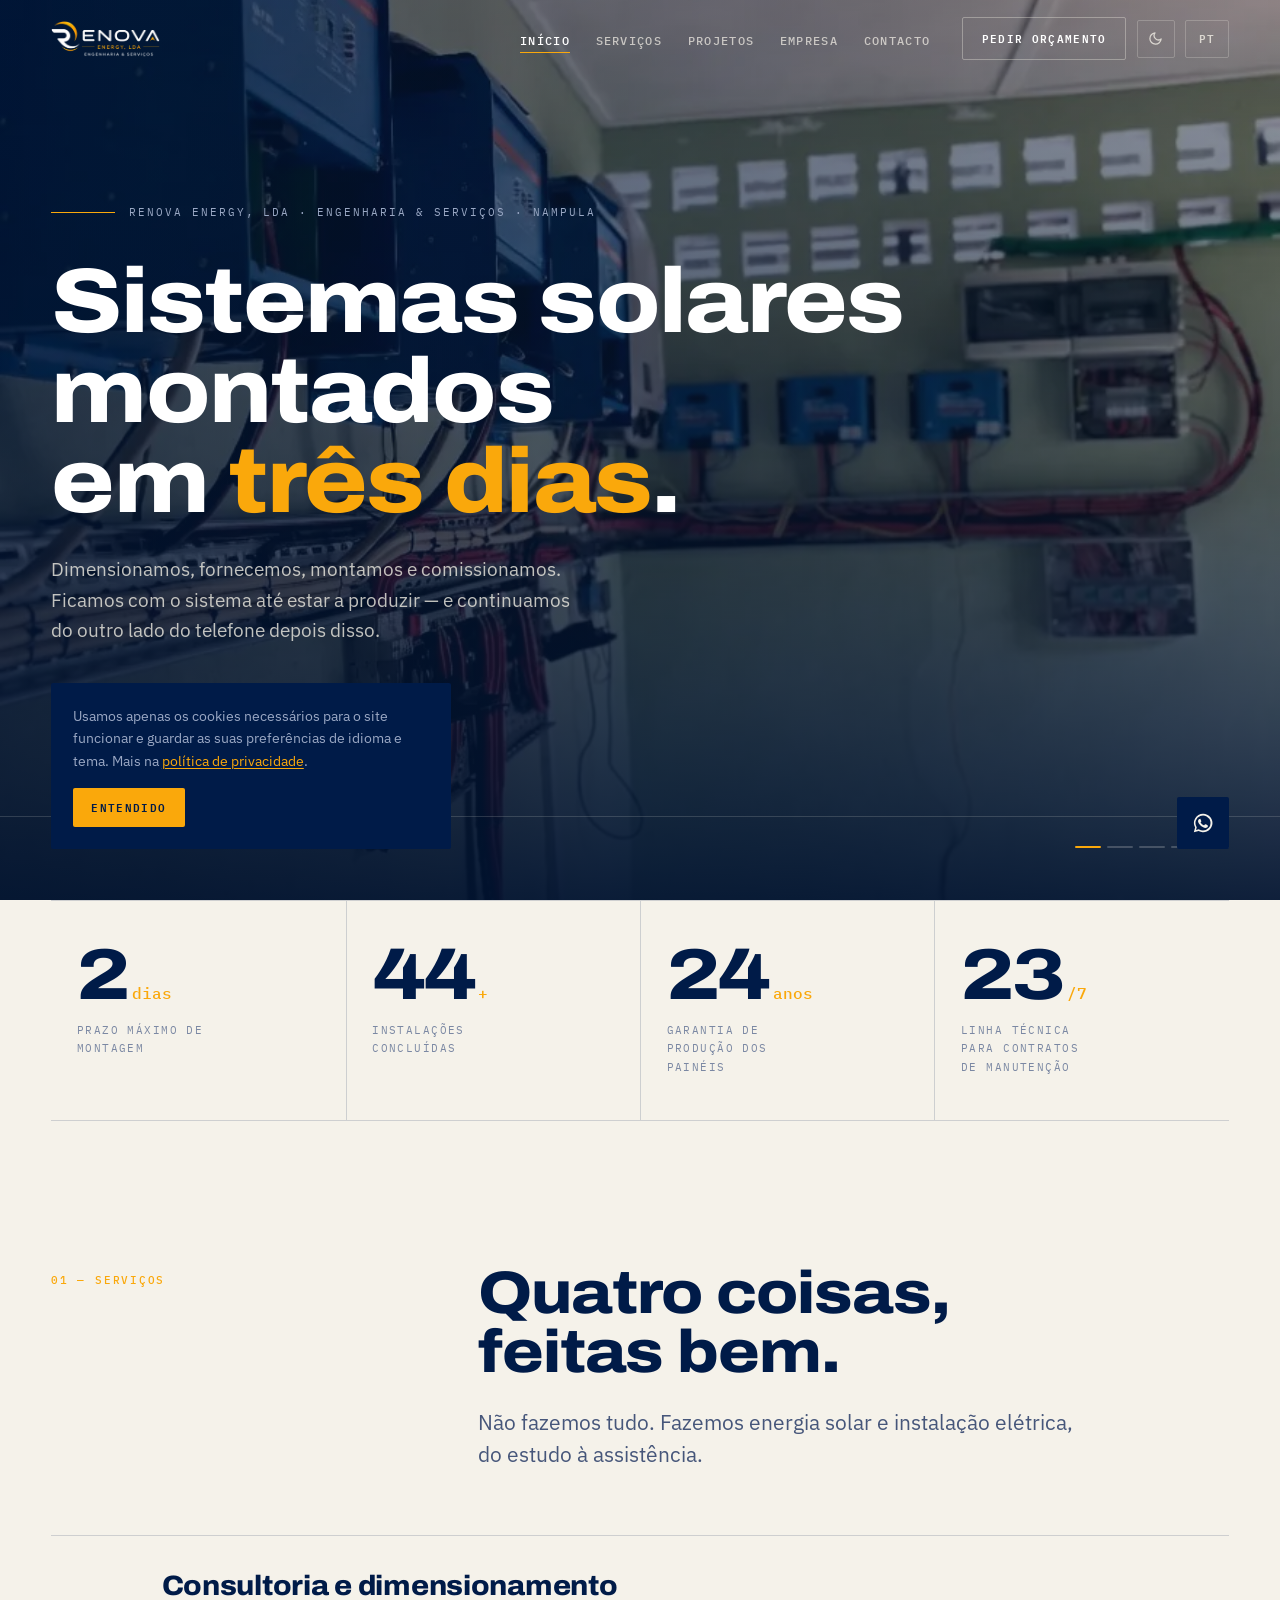
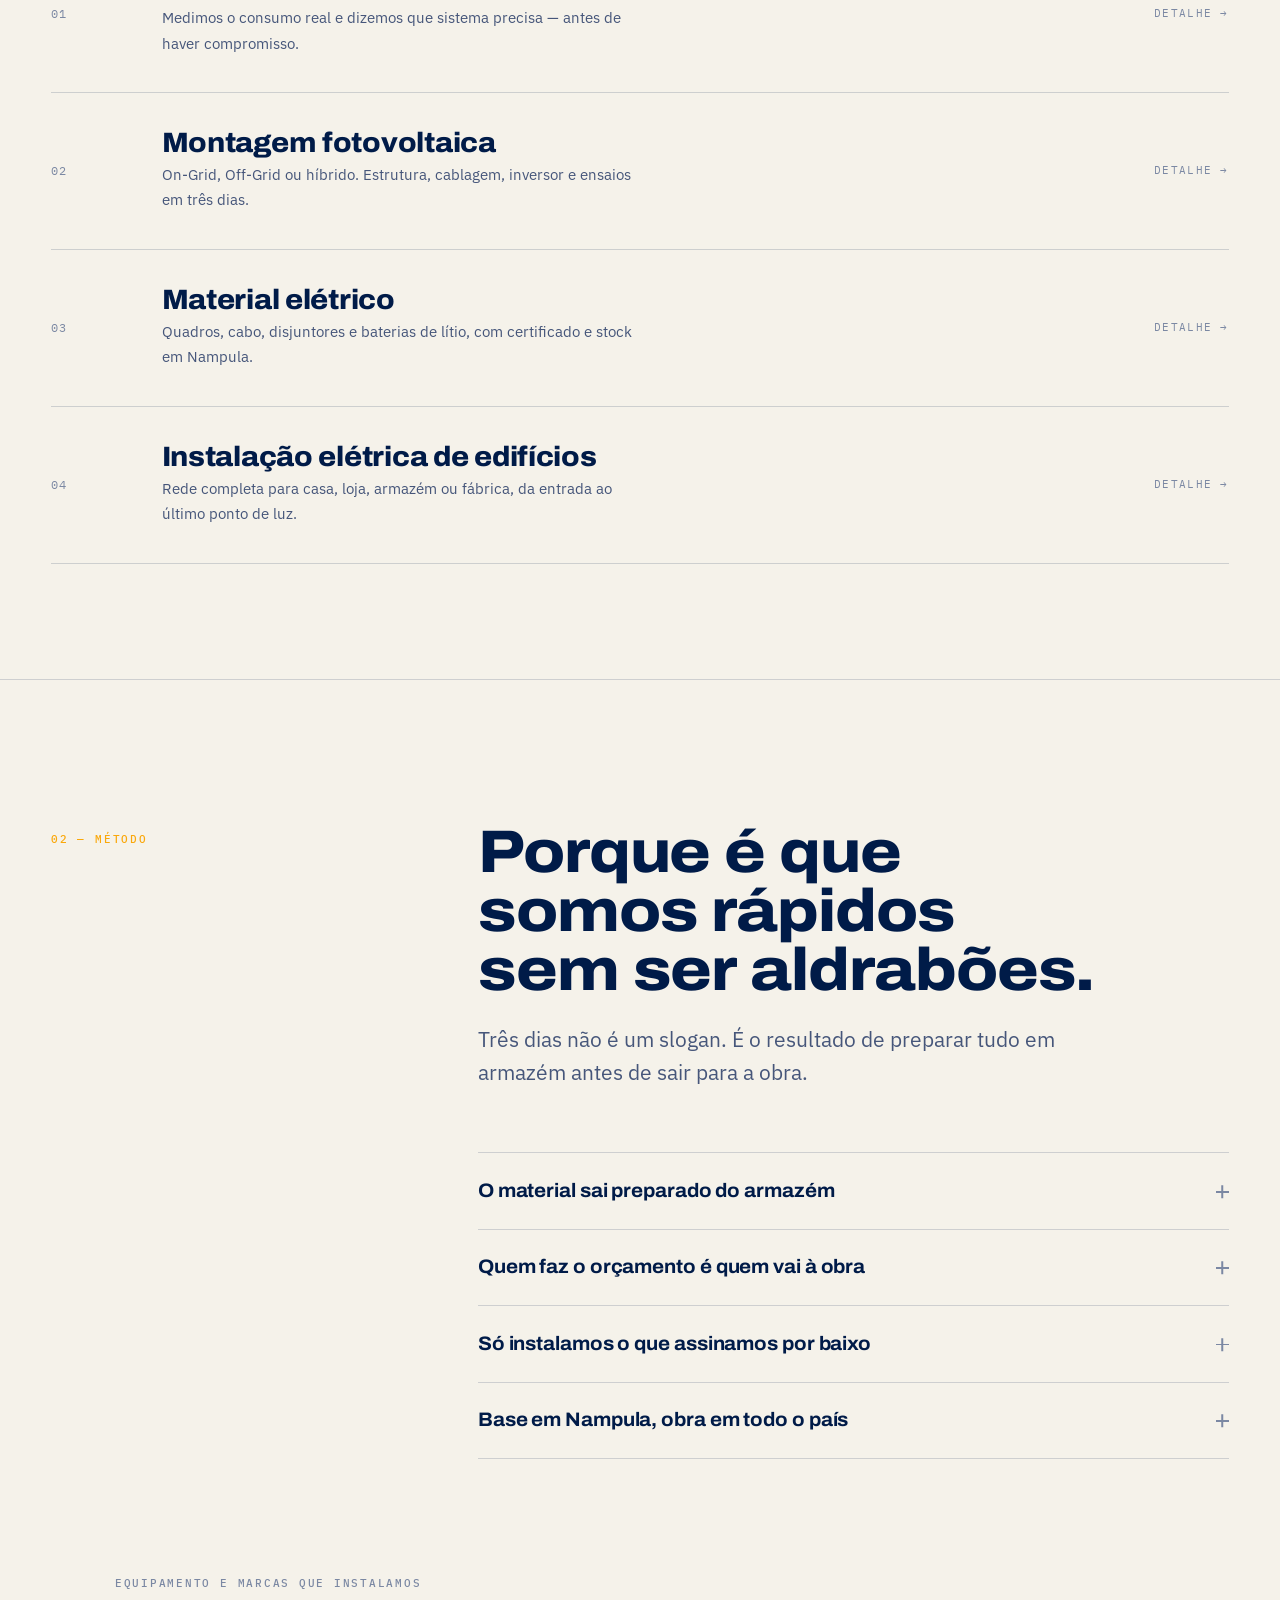
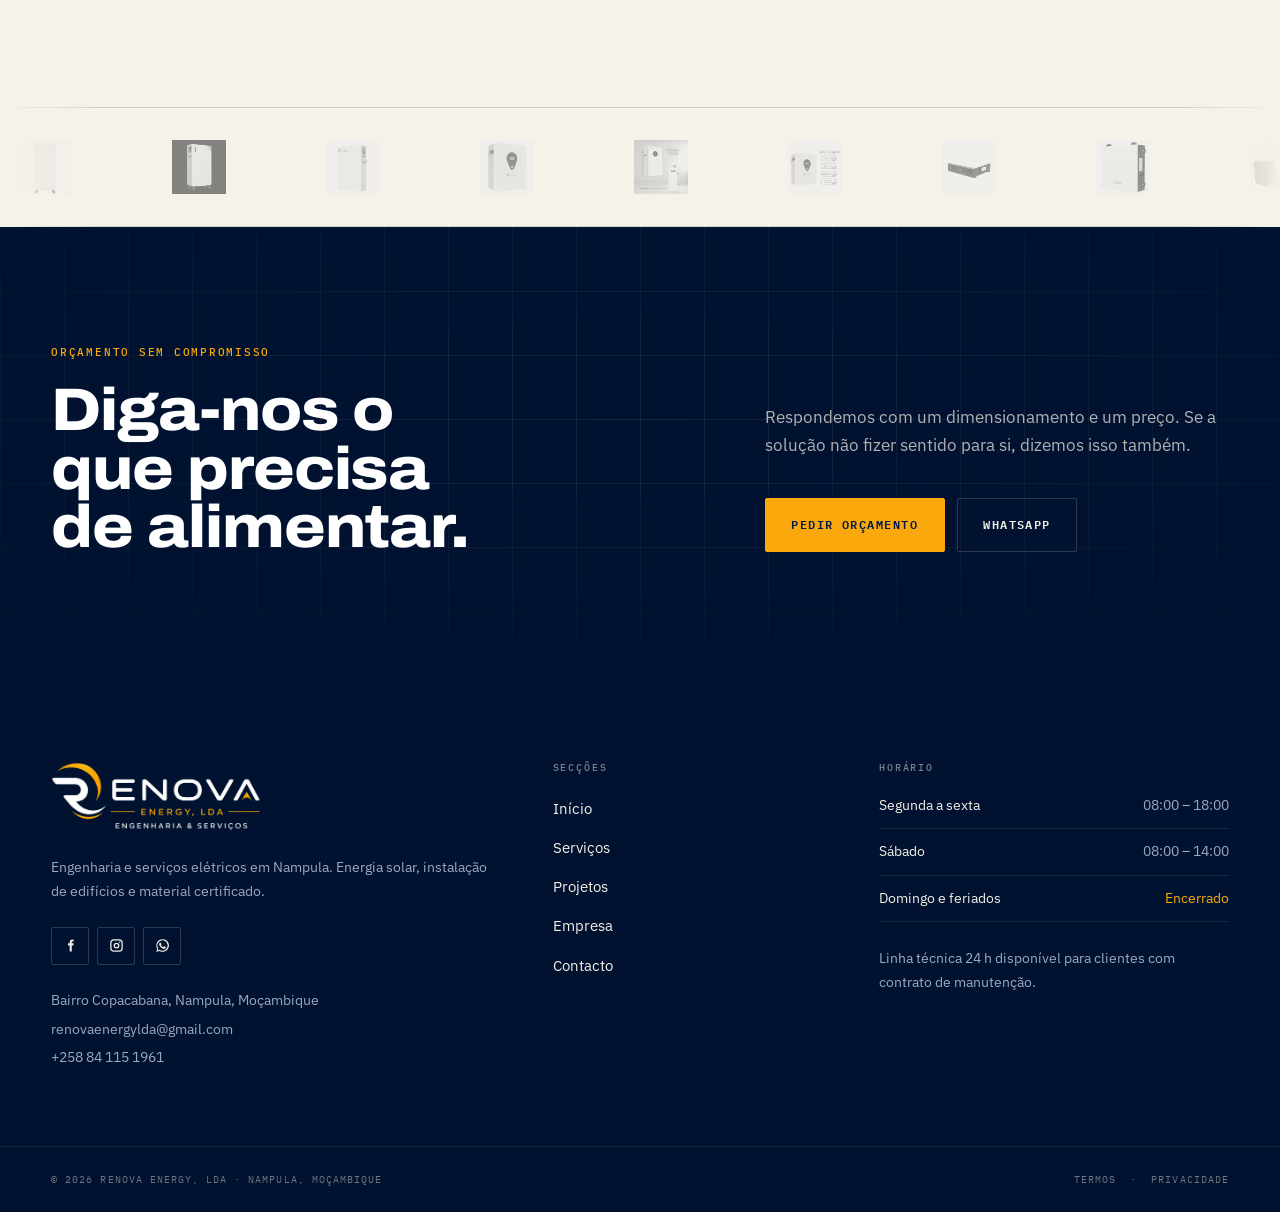
==== commit 1509f9c2: "Redesign editorial e reorganizacao do site Tira a estetica generica e reorganiza a informacao. A pal" ====
--- a/index.html
+++ b/index.html
@@ -3,1085 +3,989 @@
 <head>
     <meta charset="UTF-8">
     <meta name="viewport" content="width=device-width, initial-scale=1.0">
-    <title>Renova Energy, Lda — Soluções de Energia Solar em Moçambique</title>
-    <meta name="description" content="A Renova Energy fornece soluções tecnológicas em energias renováveis e sistemas fotovoltaicos em Nampula. Instalação em tempo recorde e energia verde para o seu futuro.">
-    <meta name="keywords" content="Painéis solares Nampula, instalação solar Moçambique, energia verde, sistemas fotovoltaicos, eletricidade sustentável, Renova Energy LDA, manutenção de painéis solares">
+    <title>Renova Energy, Lda — Energia solar e instalações elétricas em Nampula</title>
+    <meta name="description" content="Engenharia e serviços elétricos com base em Nampula. Dimensionamento, fornecimento, montagem e comissionamento de sistemas fotovoltaicos em três dias. Cobertura no Norte, Centro e Sul de Moçambique.">
+    <meta name="keywords" content="painéis solares Nampula, energia solar Moçambique, sistemas fotovoltaicos, instalação elétrica Nampula, material elétrico, Renova Energy Lda">
     <meta name="author" content="Renova Energy, Lda">
     <meta name="robots" content="index, follow">
-    <link rel="canonical" href="https://renovaenergy.co.mz/">
-    <meta name="theme-color" content="#0284c7">
-
-    <!-- Google Fonts -->
+    <link rel="canonical" href="https://renovaenergylda.co.mz/">
+    <meta name="theme-color" content="#001b48">
+
     <link rel="preconnect" href="https://fonts.googleapis.com">
     <link rel="preconnect" href="https://fonts.gstatic.com" crossorigin>
-    <link href="https://fonts.googleapis.com/css2?family=Bebas+Neue&family=Plus+Jakarta+Sans:wght@300;400;500;600;700;800&family=Poppins:wght@300;400;500;600;700&display=swap" rel="stylesheet">
-    
-    <!-- Favicon -->
-    <link rel="icon" type="image/webp" href="logotipo/Favicon.webp">
-
-    <!-- FontAwesome for Icons -->
-    <link rel="stylesheet" href="https://cdnjs.cloudflare.com/ajax/libs/font-awesome/6.4.0/css/all.min.css">
-    
-    <!-- Custom CSS -->
-    <link rel="stylesheet" href="css/style.css">
-    
-    <!-- Translations -->
-    <script src="js/translations.js"></script>
-
-    <!-- SEO & Social Media (WhatsApp/Facebook/Twitter) -->
-    <meta property="og:title" content="Renova Energy, Lda | Painéis Solares e Energia Verde em Nampula">
-    <meta property="og:description" content="Instalação de painéis solares em tempo recorde (máx 3 dias). Soluções de energia verde para Nampula e todo o Norte de Moçambique. Peça já o seu orçamento!">
-    <meta property="og:image" content="https://renovaenergy.co.mz/imagens/image-12.jpg">
-    <meta property="og:image:secure_url" content="https://renovaenergy.co.mz/imagens/image-12.jpg">
+    <link href="https://fonts.googleapis.com/css2?family=Archivo:wdth,wght@62..125,400..900&family=IBM+Plex+Mono:wght@400;500&family=IBM+Plex+Sans:wght@400;500;600&display=swap" rel="stylesheet">
+
+    <link rel="preload" as="image" href="imagens/nova-imagem-1.webp" type="image/webp" fetchpriority="high">
+    <link rel="icon" href="logotipo/favicon.ico" sizes="32x32">
+    <link rel="icon" type="image/svg+xml" href="logotipo/favicon.svg">
+    <link rel="apple-touch-icon" href="logotipo/apple-touch-icon.png">
+    <link rel="manifest" href="site.webmanifest">
+    <link rel="stylesheet" href="css/style.css?v=2">
+    <script src="js/translations.js?v=2"></script>
+
+    <meta property="og:title" content="Renova Energy, Lda — Sistemas solares montados em três dias">
+    <meta property="og:description" content="Engenharia e serviços elétricos em Nampula. Dimensionamento, fornecimento, montagem e comissionamento de sistemas fotovoltaicos. Peça um orçamento.">
+    <meta property="og:image" content="https://renovaenergylda.co.mz/imagens/og-cover.jpg">
+    <meta property="og:image:secure_url" content="https://renovaenergylda.co.mz/imagens/og-cover.jpg">
     <meta property="og:image:type" content="image/jpeg">
     <meta property="og:image:width" content="1200">
     <meta property="og:image:height" content="630">
-    <meta property="og:image:alt" content="Instalação de painéis solares em Moçambique pela Renova Energy">
-    <meta property="og:url" content="https://renovaenergy.co.mz">
+    <meta property="og:image:alt" content="Montagem de painéis solares pela Renova Energy em Nampula">
+    <meta property="og:url" content="https://renovaenergylda.co.mz">
     <meta property="og:type" content="website">
     <meta property="og:site_name" content="Renova Energy">
     <meta property="og:locale" content="pt_MZ">
     <meta name="twitter:card" content="summary_large_image">
-    <meta name="twitter:title" content="Renova Energy, Lda | Painéis Solares e Energia Verde em Nampula">
-    <meta name="twitter:description" content="Instalação de painéis solares em tempo recorde (máx 3 dias). Soluções de energia verde para Nampula e todo o Norte de Moçambique. Peça já o seu orçamento!">
-    <meta name="twitter:image" content="https://renovaenergy.co.mz/imagens/image-12.jpg">
-
-    <!-- Schema.org for Google -->
+    <meta name="twitter:title" content="Renova Energy, Lda — Sistemas solares montados em três dias">
+    <meta name="twitter:description" content="Engenharia e serviços elétricos em Nampula. Dimensionamento, fornecimento, montagem e comissionamento. Peça um orçamento.">
+    <meta name="twitter:image" content="https://renovaenergylda.co.mz/imagens/og-cover.jpg">
+
     <script type="application/ld+json">
     {
       "@context": "https://schema.org",
-      "@type": "LocalBusiness",
-      "name": "Renova Energy, Lda",
-      "image": "https://renovaenergy.co.mz/imagens/image-12.jpg",
-      "@id": "https://renovaenergy.co.mz",
-      "url": "https://renovaenergy.co.mz",
-      "telephone": "+258841151961",
-      "address": {
-        "@type": "PostalAddress",
-        "streetAddress": "Bairro Central",
-        "addressLocality": "Nampula",
-        "addressCountry": "MZ"
-      },
-      "geo": {
-        "@type": "GeoCoordinates",
-        "latitude": -15.1119,
-        "longitude": 39.2487
-      },
-      "openingHoursSpecification": {
-        "@type": "OpeningHoursSpecification",
-        "dayOfWeek": [
-          "Monday",
-          "Tuesday",
-          "Wednesday",
-          "Thursday",
-          "Friday"
-        ],
-        "opens": "08:00",
-        "closes": "17:00"
-      },
-      "sameAs": [
-        "https://www.facebook.com/RenovaEnergyLda"
+      "@graph": [
+        {
+          "@type": "ElectricalContractor",
+          "@id": "https://renovaenergylda.co.mz/#business",
+          "name": "Renova Energy, Lda",
+          "description": "Engenharia e serviços elétricos: dimensionamento, fornecimento, montagem e comissionamento de sistemas fotovoltaicos e instalações elétricas.",
+          "image": "https://renovaenergylda.co.mz/imagens/og-cover.jpg",
+          "logo": "https://renovaenergylda.co.mz/logotipo/logo.svg",
+          "url": "https://renovaenergylda.co.mz",
+          "telephone": "+258841151961",
+          "email": "renovaenergylda@gmail.com",
+          "foundingDate": "2024",
+          "priceRange": "$$",
+          "address": {
+            "@type": "PostalAddress",
+            "streetAddress": "Bairro Copacabana",
+            "addressLocality": "Nampula",
+            "addressRegion": "Nampula",
+            "addressCountry": "MZ"
+          },
+          "geo": { "@type": "GeoCoordinates", "latitude": -15.1119, "longitude": 39.2487 },
+          "areaServed": [
+            { "@type": "State", "name": "Nampula" },
+            { "@type": "State", "name": "Cabo Delgado" },
+            { "@type": "State", "name": "Niassa" },
+            { "@type": "State", "name": "Zambézia" },
+            { "@type": "State", "name": "Sofala" },
+            { "@type": "State", "name": "Maputo" }
+          ],
+          "openingHoursSpecification": [
+            { "@type": "OpeningHoursSpecification", "dayOfWeek": ["Monday","Tuesday","Wednesday","Thursday","Friday"], "opens": "08:00", "closes": "18:00" },
+            { "@type": "OpeningHoursSpecification", "dayOfWeek": "Saturday", "opens": "08:00", "closes": "14:00" }
+          ],
+          "hasOfferCatalog": {
+            "@type": "OfferCatalog",
+            "name": "Serviços",
+            "itemListElement": [
+              { "@type": "Offer", "itemOffered": { "@type": "Service", "name": "Consultoria e dimensionamento energético" } },
+              { "@type": "Offer", "itemOffered": { "@type": "Service", "name": "Montagem de sistemas fotovoltaicos" } },
+              { "@type": "Offer", "itemOffered": { "@type": "Service", "name": "Fornecimento de material elétrico" } },
+              { "@type": "Offer", "itemOffered": { "@type": "Service", "name": "Instalação elétrica de edifícios" } }
+            ]
+          },
+          "sameAs": [
+            "https://www.facebook.com/RenovaEnergyLda",
+            "https://www.instagram.com/renovaenergylda"
+          ]
+        },
+        {
+          "@type": "FAQPage",
+          "@id": "https://renovaenergylda.co.mz/#faq",
+          "mainEntity": [
+            { "@type": "Question", "name": "Quanto tempo demora a instalação?",
+              "acceptedAnswer": { "@type": "Answer", "text": "Um sistema residencial padrão fica montado e comissionado em dois a três dias, incluindo estrutura, cablagem e ensaios." } },
+            { "@type": "Question", "name": "A energia solar funciona em dias nublados?",
+              "acceptedAnswer": { "@type": "Answer", "text": "Sim. Os painéis produzem com luz difusa, embora com rendimento inferior. O dimensionamento já conta com esses dias." } },
+            { "@type": "Question", "name": "Preciso mesmo de baterias?",
+              "acceptedAnswer": { "@type": "Answer", "text": "Não. Se o objetivo for apenas reduzir a fatura da EDM, um sistema On-Grid sem baterias resolve e custa bastante menos." } },
+            { "@type": "Question", "name": "Que garantias dão?",
+              "acceptedAnswer": { "@type": "Answer", "text": "Vinte e cinco anos de garantia de produção nos painéis e cinco a dez anos nos inversores e baterias, conforme a marca." } }
+          ]
+        }
       ]
     }
     </script>
 </head>
 <body class="loading home-active">
 
-    <!-- Loading Screen -->
-    <div id="loading-screen">
-        <div class="loader-content">
-            <div class="loader-wrapper">
-                <div class="loader-circle"></div>
-                <img src="logotipo/logo.svg" alt="Renova Energy" class="loader-logo logo-light" style="width: 170px; height: auto; object-fit: contain;">
-                <img src="logotipo/logo-footer.svg" alt="Renova Energy" class="loader-logo logo-dark" style="width: 170px; height: auto; object-fit: contain;">
-            </div>
-            <div class="loader-bar"></div>
-        </div>
+<!-- ==========================================================================
+     Ecrã de arranque
+     ========================================================================== -->
+<div id="loading-screen">
+    <div class="loader-content">
+        <img src="logotipo/logo-footer.svg" alt="Renova Energy" class="loader-logo">
+        <div class="loader-bar"></div>
+        <span class="loader-note" data-i18n="loader_note">Nampula, Moçambique</span>
     </div>
-
-    <!-- Header / Navigation -->
-    <header id="header">
-        <div class="header-inner">
-            <a href="#" class="logo-link" onclick="showSection('home', event)">
-                <img src="logotipo/logo.svg" alt="Renova Energy" class="logo logo-light" style="height: 38px; width: auto; object-fit: contain;">
-                <img src="logotipo/logo-footer.svg" alt="Renova Energy" class="logo logo-dark" style="height: 38px; width: auto; object-fit: contain;">
-            </a>
-            
-            <div class="header-right mobile-only">
-                <div class="mobile-menu-btn" id="mobile-menu-btn">
-                    <i class="fas fa-bars"></i>
-                </div>
-            </div>
-
-            <nav id="main-nav">
-                <ul class="nav-links">
-                    <li><a href="#home" class="nav-link active" onclick="showSection('home', event)" data-i18n="nav_home">Home</a></li>
-                    <li><a href="#sobre" class="nav-link" onclick="showSection('sobre', event)" data-i18n="nav_about">A Empresa</a></li>
-                    <li><a href="#servicos" class="nav-link" onclick="showSection('servicos', event)" data-i18n="nav_services">Serviços</a></li>
-                    <li><a href="#galeria" class="nav-link" onclick="showSection('galeria', event)" data-i18n="nav_gallery">Galeria</a></li>
-                    <li><a href="#numeros" class="nav-link" onclick="showSection('numeros', event)" data-i18n="nav_stats">Estatísticas</a></li>
-                    <li><a href="#blog" class="nav-link" onclick="showSection('blog', event)" data-i18n="nav_blog">Artigos</a></li>
-                    <li><a href="#areas" class="nav-link" onclick="showSection('areas', event)" data-i18n="nav_areas">Atuação</a></li>
-                </ul>
-                <div class="nav-actions">
-                    <a href="#agendamento" class="btn btn-primary btn-agendar-nav" onclick="showSection('agendamento', event)" data-i18n="nav_quote">Pedir Orçamento</a>
-                    <button id="theme-toggle" class="theme-toggle" data-i18n-title="tooltip_theme" title="Alternar Modo Escuro">
-                        <i class="fas fa-moon"></i>
-                    </button>
-                    <div class="lang-selector">
-                        <button class="lang-btn" onclick="toggleLanguage()" data-i18n-title="tooltip_lang">
-                            <i class="fas fa-globe"></i> <span class="lang-btn-label">PT</span>
-                        </button>
-                    </div>
-                </div>
-            </nav>
-        </div>
-    </header>
-
-    <!-- Main Content wrapper for SPA -->
-    <main id="main-content">
-        
-        <!-- SECTION: HOME -->
-        <section id="home" class="spa-section active">
-            <!-- Ambient Energy Orbs -->
-            <div class="energy-blob bg-blob-primary" style="top: 10%; left: -5%;"></div>
-            <div class="energy-blob bg-blob-secondary" style="bottom: 15%; right: -5%;"></div>
-            <!-- Background Slider -->
-            <div class="hero-slider-container">
-                <div class="hero-slider" id="hero-slider">
-                    <div class="slider-item active" style="background-image: url('imagens/nova-imagem-1.jpg');"></div>
-                    <div class="slider-item" style="background-image: url('imagens/nova-imagem-2.jpg');"></div>
-                    <div class="slider-item" style="background-image: url('imagens/01-image.jpg');"></div>
-                    <div class="slider-item" style="background-image: url('imagens/image-17.jpg');"></div>
-                    <div class="slider-item" style="background-image: url('imagens/image-16.jpg');"></div>
-                </div>
-                <div class="hero-overlay"></div>
-                
-                <div class="container hero-content">
-                    <div class="hero-badge animate-up" data-i18n="hero_badge">Seja bem-vindo ao nosso site!</div>
-                    <h1 class="animate-up" data-i18n="hero_title">TRANSFORME O SOL EM <br><span class="typing-text text-gradient"></span><span class="cursor">|</span></h1>
-                    <p class="animate-up delay-1" data-i18n="hero_desc">Soluções de energia solar e infraestruturas elétricas de alta performance em Nampula e região. Montagem em tempo recorde: <strong>máximo 3 dias.</strong></p>
-                    <div class="hero-buttons animate-up delay-2">
-                        <a href="#agendamento" class="btn btn-primary btn-lg" onclick="showSection('agendamento', event)" data-i18n="hero_btn_quote"><i class="fas fa-bolt"></i> Pedir Orçamento Grátis</a>
-                        <a href="#servicos" class="btn btn-outline btn-lg" onclick="showSection('servicos', event)" data-i18n="hero_btn_services"><i class="fas fa-solar-panel"></i> Ver Soluções</a>
-                    </div>
-                </div>
-
-                <!-- Scroll Cue (Corporate Premium) -->
-                <div class="hero-scroll-cue">
-                    <div class="cue-mouse"></div>
-                    <span class="cue-text" data-i18n="hero_scroll">Explorar</span>
-                </div>
-            </div>
-
-            <!-- Animated Stats Bar -->
-            <div class="home-stats-bar">
-                <div class="container stats-flex">
-                    <div class="stat-item">
-                        <div class="stat-number-row">
-                            <span class="stat-number" data-target="3">0</span>
-                            <span class="stat-suffix">dias</span>
-                        </div>
-                        <span class="stat-label" data-i18n="stat_days">Máx. de Montagem</span>
-                    </div>
-                    <div class="stat-item">
-                        <div class="stat-number-row">
-                            <span class="stat-number" data-target="45">0</span>
-                            <span class="stat-suffix">+</span>
-                        </div>
-                        <span class="stat-label" data-i18n="stat_installs">Instalações Concluídas</span>
-                    </div>
-                    <div class="stat-item">
-                        <div class="stat-number-row">
-                            <span class="stat-number" data-target="100">0</span>
-                            <span class="stat-suffix">%</span>
-                        </div>
-                        <span class="stat-label" data-i18n="stat_support">Acompanhamento Integral</span>
-                    </div>
-                    <div class="stat-item">
-                        <div class="stat-number-row">
-                            <span class="stat-number" data-target="24">0</span>
-                            <span class="stat-suffix">/7</span>
-                        </div>
-                        <span class="stat-label" data-i18n="stat_tech">Suporte Técnico</span>
-                    </div>
-                </div>
-            </div>
-
-            <!-- Services Preview (Links to #servicos) -->
-            <div class="container home-segments section-padding">
-                <div class="text-center mb-5 reveal-up">
-                    <div class="section-badge" data-i18n="hm_srv_badge">O que Fazemos</div>
-                    <h2 data-i18n="hm_srv_title">Soluções Completas em Energia e Elétrica</h2>
-                    <p class="subtitle reveal-up delay-100ms" data-i18n="hm_srv_sub">Clique num serviço para explorar em detalhe.</p>
-                </div>
-
-                <div class="segment-grid">
-                    <a href="#servicos" class="segment-card reveal-up" onclick="goToService('srv-consultoria', event)">
-                        <div class="segment-icon"><i class="fas fa-handshake"></i></div>
-                        <h3 data-i18n="hm_srv_c_title">Consultoria em Energia</h3>
-                        <p data-i18n="hm_srv_c_desc">Direcionamento técnico especializado para o seu projeto.</p>
-                        <span class="card-link-indicator" data-i18n="learn_more">Saiba mais <i class="fas fa-arrow-right"></i></span>
-                    </a>
-                    <a href="#servicos" class="segment-card reveal-up delay-100ms" onclick="goToService('srv-montagem', event)">
-                        <div class="segment-icon"><i class="fas fa-solar-panel"></i></div>
-                        <h3 data-i18n="hm_srv_m_title">Montagem Fotovoltaica</h3>
-                        <p data-i18n="hm_srv_m_desc">Instalação profissional de sistemas solares completos.</p>
-                        <span class="card-link-indicator" data-i18n="learn_more">Saiba mais <i class="fas fa-arrow-right"></i></span>
-                    </a>
-                    <a href="#servicos" class="segment-card reveal-up delay-200ms" onclick="goToService('srv-material', event)">
-                        <div class="segment-icon"><i class="fas fa-plug"></i></div>
-                        <h3 data-i18n="hm_srv_mat_title">Material Elétrico</h3>
-                        <p data-i18n="hm_srv_mat_desc">Fornecimento de equipamentos com garantia de qualidade.</p>
-                        <span class="card-link-indicator" data-i18n="learn_more">Saiba mais <i class="fas fa-arrow-right"></i></span>
-                    </a>
-                    <a href="#servicos" class="segment-card reveal-up delay-300ms" onclick="goToService('srv-edificios', event)">
-                        <div class="segment-icon"><i class="fas fa-building"></i></div>
-                        <h3 data-i18n="hm_srv_e_title">Instalação de Edifícios</h3>
-                        <p data-i18n="hm_srv_e_desc">Eletrificação completa para diferentes infraestruturas.</p>
-                        <span class="card-link-indicator" data-i18n="learn_more">Saiba mais <i class="fas fa-arrow-right"></i></span>
-                    </a>
-                </div>
-            </div>
-
-            <!-- Why Renova? (Interactive Accordion + Image) -->
-            <div class="why-renova-detailed section-padding bg-light">
-                <div class="container">
-                    <div class="row align-items-center mb-5">
-                        <div class="col-lg-6 reveal-up">
-                            <div class="section-badge" data-i18n="why_badge">O Nosso Diferencial</div>
-                            <h2 data-i18n="why_title">Por que escolher a Renova Energy?</h2>
-                            <p class="lead mb-4" data-i18n="why_desc">Mais do que instalar painéis — somos o parceiro estratégico que o acompanha do primeiro contacto até à energia a funcionar na sua casa ou empresa.</p>
-                            
-                            <div class="why-accordion">
-                                <div class="accordion-item">
-                                    <button class="accordion-header" onclick="toggleAccordion(this)">
-                                        <span data-i18n="why_q1"><i class="fas fa-bolt"></i> Montagem em Tempo Recorde</span>
-                                        <i class="fas fa-plus toggle-icon"></i>
-                                    </button>
-                                    <div class="accordion-panel">
-                                        <p data-i18n="why_a1">Montamos qualquer sistema fotovoltaico em <strong>no máximo 3 dias</strong> — incluindo estrutura, cablagem e comissionamento. Enquanto a concorrência demora semanas, a Renova entrega resultados imediatos.</p>
-                                    </div>
-                                </div>
-                                
-                                <div class="accordion-item">
-                                    <button class="accordion-header" onclick="toggleAccordion(this)">
-                                        <span data-i18n="why_q2"><i class="fas fa-user-tie"></i> Acompanhamento do Início ao Fim</span>
-                                        <i class="fas fa-plus toggle-icon"></i>
-                                    </button>
-                                    <div class="accordion-panel">
-                                        <p data-i18n="why_a2">Desde a primeira consulta até ao pós-instalação, a nossa equipa técnica está sempre disponível. Não vendemos apenas equipamentos — comprometemo-nos com o sucesso do seu projeto energético.</p>
-                                    </div>
-                                </div>
-
-                                <div class="accordion-item">
-                                    <button class="accordion-header" onclick="toggleAccordion(this)">
-                                        <span data-i18n="why_q3"><i class="fas fa-medal"></i> Materiais de Última Geração</span>
-                                        <i class="fas fa-plus toggle-icon"></i>
-                                    </button>
-                                    <div class="accordion-panel">
-                                        <p data-i18n="why_a3">Utilizamos painéis com garantia de <strong>25 anos de performance</strong>, inversores de onda puramente sinusoidal e baterias LiFePO4. Só trabalhamos com equipamentos que garantimos com a nossa reputação.</p>
-                                    </div>
-                                </div>
-
-                                <div class="accordion-item">
-                                    <button class="accordion-header" onclick="toggleAccordion(this)">
-                                        <span data-i18n="why_q4"><i class="fas fa-map-marked-alt"></i> Cobertura em Todo o Norte de Moçambique</span>
-                                        <i class="fas fa-plus toggle-icon"></i>
-                                    </button>
-                                    <div class="accordion-panel">
-                                        <p data-i18n="why_a4">Com base em Nampula e cobertura que se estende a Zambézia, Beira e Maputo, temos logística para chegar onde o cliente precisa — sem custos de deslocação excessivos para projetos na região norte.</p>
-                                    </div>
-                                </div>
-                            </div>
-                        </div>
-                        <div class="col-lg-6 reveal-right">
-                            <div class="why-img-wrapper">
-                                <img src="imagens/image-17.jpg" alt="Instalação Fotovoltaica Renova Energy" class="img-fluid rounded-xl shadow-lg">
-                                <div class="floating-badge">
-                                    <span class="fb-number">3</span>
-                                    <span class="fb-text">Dias Máx.<br>Montagem</span>
-                                </div>
-                            </div>
-                        </div>
-                    </div>
-                </div>
-            </div>
-
-            
-        <!-- SECTION: PARCEIROS & ALIANÇAS -->
-        <div id="parceiros" class="partners-section bg-light-gradient">
-            <!-- Ambient Energy Orbs -->
-            <div class="energy-blob bg-blob-primary" style="top: 10%; left: -5%;"></div>
-            <div class="energy-blob bg-blob-secondary" style="bottom: 10%; right: -5%;"></div>
-            
-            <div class="container section-padding text-center">
-                <div class="section-badge" data-i18n="partners_badge">Parcerias Globais</div>
-                <h2 class="mb-4" data-i18n="partners_title">Marcas e Parceiros de Confiança</h2>
-                <p class="subtitle mb-5 mx-auto" style="max-width: 750px;" data-i18n="partners_desc">Trabalhamos com os principais líderes mundiais de tecnologia fotovoltaica e elétrica para garantir a máxima durabilidade e performance.</p>
-                
-                <div class="partners-slider-wrapper reveal-up">
-                    <div class="partners-track">
-                        <!-- Partner Logos (Imagens dos parceiros autodetectadas) -->
-                        <div class="partner-logo-card"><img src="imagens/parceiros/IMG-20260701-WA0000.jpg" alt="Parceiro" class="partner-logo-img"></div>
-                        <div class="partner-logo-card"><img src="imagens/parceiros/IMG-20260701-WA0001.jpg" alt="Parceiro" class="partner-logo-img"></div>
-                        <div class="partner-logo-card"><img src="imagens/parceiros/IMG-20260701-WA0002.jpg" alt="Parceiro" class="partner-logo-img"></div>
-                        <div class="partner-logo-card"><img src="imagens/parceiros/IMG-20260701-WA0003.jpg" alt="Parceiro" class="partner-logo-img"></div>
-                        <div class="partner-logo-card"><img src="imagens/parceiros/IMG-20260701-WA0004.jpg" alt="Parceiro" class="partner-logo-img"></div>
-                        <div class="partner-logo-card"><img src="imagens/parceiros/IMG-20260701-WA0005.jpg" alt="Parceiro" class="partner-logo-img"></div>
-                        <div class="partner-logo-card"><img src="imagens/parceiros/IMG-20260701-WA0006.jpg" alt="Parceiro" class="partner-logo-img"></div>
-                        <div class="partner-logo-card"><img src="imagens/parceiros/IMG-20260701-WA0007.jpg" alt="Parceiro" class="partner-logo-img"></div>
-                        <div class="partner-logo-card"><img src="imagens/parceiros/IMG-20260701-WA0008.jpg" alt="Parceiro" class="partner-logo-img"></div>
-                        <div class="partner-logo-card"><img src="imagens/parceiros/IMG-20260701-WA0009.jpg" alt="Parceiro" class="partner-logo-img"></div>
-                        <div class="partner-logo-card"><img src="imagens/parceiros/IMG-20260701-WA0010.jpg" alt="Parceiro" class="partner-logo-img"></div>
-                        <div class="partner-logo-card"><img src="imagens/parceiros/IMG-20260701-WA0011.jpg" alt="Parceiro" class="partner-logo-img"></div>
-                        <div class="partner-logo-card"><img src="imagens/parceiros/IMG-20260701-WA0012.jpg" alt="Parceiro" class="partner-logo-img"></div>
-                        <div class="partner-logo-card"><img src="imagens/parceiros/IMG-20260701-WA0013.jpg" alt="Parceiro" class="partner-logo-img"></div>
-                        <div class="partner-logo-card"><img src="imagens/parceiros/IMG-20260701-WA0014.jpg" alt="Parceiro" class="partner-logo-img"></div>
-                        <div class="partner-logo-card"><img src="imagens/parceiros/IMG-20260701-WA0015.jpg" alt="Parceiro" class="partner-logo-img"></div>
-                        <div class="partner-logo-card"><img src="imagens/parceiros/IMG-20260701-WA0016.jpg" alt="Parceiro" class="partner-logo-img"></div>
-                        <div class="partner-logo-card"><img src="imagens/parceiros/IMG-20260701-WA0017.jpg" alt="Parceiro" class="partner-logo-img"></div>
-                        <div class="partner-logo-card"><img src="imagens/parceiros/IMG-20260701-WA0018.jpg" alt="Parceiro" class="partner-logo-img"></div>
-                        <div class="partner-logo-card"><img src="imagens/parceiros/IMG-20260701-WA0019.jpg" alt="Parceiro" class="partner-logo-img"></div>
-                        <div class="partner-logo-card"><img src="imagens/parceiros/IMG-20260701-WA0020.jpg" alt="Parceiro" class="partner-logo-img"></div>
-                        <div class="partner-logo-card"><img src="imagens/parceiros/IMG-20260701-WA0021.jpg" alt="Parceiro" class="partner-logo-img"></div>
-                        <div class="partner-logo-card"><img src="imagens/parceiros/IMG-20260701-WA0022.jpg" alt="Parceiro" class="partner-logo-img"></div>
-                        <div class="partner-logo-card"><img src="imagens/parceiros/IMG-20260701-WA0023.jpg" alt="Parceiro" class="partner-logo-img"></div>
-                        <div class="partner-logo-card"><img src="imagens/parceiros/IMG-20260701-WA0024.jpg" alt="Parceiro" class="partner-logo-img"></div>
-                        <div class="partner-logo-card"><img src="imagens/parceiros/IMG-20260701-WA0025.jpg" alt="Parceiro" class="partner-logo-img"></div>
-                        <div class="partner-logo-card"><img src="imagens/parceiros/IMG-20260701-WA0026.jpg" alt="Parceiro" class="partner-logo-img"></div>
-                        <div class="partner-logo-card"><img src="imagens/parceiros/IMG-20260701-WA0027.jpg" alt="Parceiro" class="partner-logo-img"></div>
-                        <div class="partner-logo-card"><img src="imagens/parceiros/IMG-20260701-WA0028.jpg" alt="Parceiro" class="partner-logo-img"></div>
-                        <div class="partner-logo-card"><img src="imagens/parceiros/IMG-20260701-WA0029.jpg" alt="Parceiro" class="partner-logo-img"></div>
-                        <div class="partner-logo-card"><img src="imagens/parceiros/IMG-20260701-WA0030.jpg" alt="Parceiro" class="partner-logo-img"></div>
-                        <div class="partner-logo-card"><img src="imagens/parceiros/IMG-20260701-WA0031.jpg" alt="Parceiro" class="partner-logo-img"></div>
-                        <div class="partner-logo-card"><img src="imagens/parceiros/IMG-20260701-WA0032.jpg" alt="Parceiro" class="partner-logo-img"></div>
-                        <div class="partner-logo-card"><img src="imagens/parceiros/IMG-20260701-WA0033.jpg" alt="Parceiro" class="partner-logo-img"></div>
-                        <div class="partner-logo-card"><img src="imagens/parceiros/IMG-20260701-WA0034.jpg" alt="Parceiro" class="partner-logo-img"></div>
-                        <div class="partner-logo-card"><img src="imagens/parceiros/IMG-20260701-WA0035.jpg" alt="Parceiro" class="partner-logo-img"></div>
-                        <div class="partner-logo-card"><img src="imagens/parceiros/IMG-20260701-WA0036.jpg" alt="Parceiro" class="partner-logo-img"></div>
-                        <div class="partner-logo-card"><img src="imagens/parceiros/IMG-20260701-WA0037.jpg" alt="Parceiro" class="partner-logo-img"></div>
-                        <div class="partner-logo-card"><img src="imagens/parceiros/IMG-20260701-WA0038.jpg" alt="Parceiro" class="partner-logo-img"></div>
-                        <div class="partner-logo-card"><img src="imagens/parceiros/IMG-20260701-WA0039.jpg" alt="Parceiro" class="partner-logo-img"></div>
-                        <div class="partner-logo-card"><img src="imagens/parceiros/IMG-20260701-WA0040.jpg" alt="Parceiro" class="partner-logo-img"></div>
-                        <div class="partner-logo-card"><img src="imagens/parceiros/IMG-20260701-WA0041.jpg" alt="Parceiro" class="partner-logo-img"></div>
-                        <div class="partner-logo-card"><img src="imagens/parceiros/IMG-20260701-WA0042.jpg" alt="Parceiro" class="partner-logo-img"></div>
-                        <div class="partner-logo-card"><img src="imagens/parceiros/IMG-20260701-WA0043.jpg" alt="Parceiro" class="partner-logo-img"></div>
-                        <div class="partner-logo-card"><img src="imagens/parceiros/IMG-20260701-WA0044.jpg" alt="Parceiro" class="partner-logo-img"></div>
-
-                        <!-- Duplicação para loop infinito -->
-                        <div class="partner-logo-card"><img src="imagens/parceiros/IMG-20260701-WA0000.jpg" alt="Parceiro" class="partner-logo-img"></div>
-                        <div class="partner-logo-card"><img src="imagens/parceiros/IMG-20260701-WA0001.jpg" alt="Parceiro" class="partner-logo-img"></div>
-                        <div class="partner-logo-card"><img src="imagens/parceiros/IMG-20260701-WA0002.jpg" alt="Parceiro" class="partner-logo-img"></div>
-                        <div class="partner-logo-card"><img src="imagens/parceiros/IMG-20260701-WA0003.jpg" alt="Parceiro" class="partner-logo-img"></div>
-                        <div class="partner-logo-card"><img src="imagens/parceiros/IMG-20260701-WA0004.jpg" alt="Parceiro" class="partner-logo-img"></div>
-                        <div class="partner-logo-card"><img src="imagens/parceiros/IMG-20260701-WA0005.jpg" alt="Parceiro" class="partner-logo-img"></div>
-                        <div class="partner-logo-card"><img src="imagens/parceiros/IMG-20260701-WA0006.jpg" alt="Parceiro" class="partner-logo-img"></div>
-                        <div class="partner-logo-card"><img src="imagens/parceiros/IMG-20260701-WA0007.jpg" alt="Parceiro" class="partner-logo-img"></div>
-                        <div class="partner-logo-card"><img src="imagens/parceiros/IMG-20260701-WA0008.jpg" alt="Parceiro" class="partner-logo-img"></div>
-                        <div class="partner-logo-card"><img src="imagens/parceiros/IMG-20260701-WA0009.jpg" alt="Parceiro" class="partner-logo-img"></div>
-                        <div class="partner-logo-card"><img src="imagens/parceiros/IMG-20260701-WA0010.jpg" alt="Parceiro" class="partner-logo-img"></div>
-                        <div class="partner-logo-card"><img src="imagens/parceiros/IMG-20260701-WA0011.jpg" alt="Parceiro" class="partner-logo-img"></div>
-                        <div class="partner-logo-card"><img src="imagens/parceiros/IMG-20260701-WA0012.jpg" alt="Parceiro" class="partner-logo-img"></div>
-                        <div class="partner-logo-card"><img src="imagens/parceiros/IMG-20260701-WA0013.jpg" alt="Parceiro" class="partner-logo-img"></div>
-                        <div class="partner-logo-card"><img src="imagens/parceiros/IMG-20260701-WA0014.jpg" alt="Parceiro" class="partner-logo-img"></div>
-                        <div class="partner-logo-card"><img src="imagens/parceiros/IMG-20260701-WA0015.jpg" alt="Parceiro" class="partner-logo-img"></div>
-                        <div class="partner-logo-card"><img src="imagens/parceiros/IMG-20260701-WA0016.jpg" alt="Parceiro" class="partner-logo-img"></div>
-                        <div class="partner-logo-card"><img src="imagens/parceiros/IMG-20260701-WA0017.jpg" alt="Parceiro" class="partner-logo-img"></div>
-                        <div class="partner-logo-card"><img src="imagens/parceiros/IMG-20260701-WA0018.jpg" alt="Parceiro" class="partner-logo-img"></div>
-                        <div class="partner-logo-card"><img src="imagens/parceiros/IMG-20260701-WA0019.jpg" alt="Parceiro" class="partner-logo-img"></div>
-                        <div class="partner-logo-card"><img src="imagens/parceiros/IMG-20260701-WA0020.jpg" alt="Parceiro" class="partner-logo-img"></div>
-                        <div class="partner-logo-card"><img src="imagens/parceiros/IMG-20260701-WA0021.jpg" alt="Parceiro" class="partner-logo-img"></div>
-                        <div class="partner-logo-card"><img src="imagens/parceiros/IMG-20260701-WA0022.jpg" alt="Parceiro" class="partner-logo-img"></div>
-                        <div class="partner-logo-card"><img src="imagens/parceiros/IMG-20260701-WA0023.jpg" alt="Parceiro" class="partner-logo-img"></div>
-                        <div class="partner-logo-card"><img src="imagens/parceiros/IMG-20260701-WA0024.jpg" alt="Parceiro" class="partner-logo-img"></div>
-                        <div class="partner-logo-card"><img src="imagens/parceiros/IMG-20260701-WA0025.jpg" alt="Parceiro" class="partner-logo-img"></div>
-                        <div class="partner-logo-card"><img src="imagens/parceiros/IMG-20260701-WA0026.jpg" alt="Parceiro" class="partner-logo-img"></div>
-                        <div class="partner-logo-card"><img src="imagens/parceiros/IMG-20260701-WA0027.jpg" alt="Parceiro" class="partner-logo-img"></div>
-                        <div class="partner-logo-card"><img src="imagens/parceiros/IMG-20260701-WA0028.jpg" alt="Parceiro" class="partner-logo-img"></div>
-                        <div class="partner-logo-card"><img src="imagens/parceiros/IMG-20260701-WA0029.jpg" alt="Parceiro" class="partner-logo-img"></div>
-                        <div class="partner-logo-card"><img src="imagens/parceiros/IMG-20260701-WA0030.jpg" alt="Parceiro" class="partner-logo-img"></div>
-                        <div class="partner-logo-card"><img src="imagens/parceiros/IMG-20260701-WA0031.jpg" alt="Parceiro" class="partner-logo-img"></div>
-                        <div class="partner-logo-card"><img src="imagens/parceiros/IMG-20260701-WA0032.jpg" alt="Parceiro" class="partner-logo-img"></div>
-                        <div class="partner-logo-card"><img src="imagens/parceiros/IMG-20260701-WA0033.jpg" alt="Parceiro" class="partner-logo-img"></div>
-                        <div class="partner-logo-card"><img src="imagens/parceiros/IMG-20260701-WA0034.jpg" alt="Parceiro" class="partner-logo-img"></div>
-                        <div class="partner-logo-card"><img src="imagens/parceiros/IMG-20260701-WA0035.jpg" alt="Parceiro" class="partner-logo-img"></div>
-                        <div class="partner-logo-card"><img src="imagens/parceiros/IMG-20260701-WA0036.jpg" alt="Parceiro" class="partner-logo-img"></div>
-                        <div class="partner-logo-card"><img src="imagens/parceiros/IMG-20260701-WA0037.jpg" alt="Parceiro" class="partner-logo-img"></div>
-                        <div class="partner-logo-card"><img src="imagens/parceiros/IMG-20260701-WA0038.jpg" alt="Parceiro" class="partner-logo-img"></div>
-                        <div class="partner-logo-card"><img src="imagens/parceiros/IMG-20260701-WA0039.jpg" alt="Parceiro" class="partner-logo-img"></div>
-                        <div class="partner-logo-card"><img src="imagens/parceiros/IMG-20260701-WA0040.jpg" alt="Parceiro" class="partner-logo-img"></div>
-                        <div class="partner-logo-card"><img src="imagens/parceiros/IMG-20260701-WA0041.jpg" alt="Parceiro" class="partner-logo-img"></div>
-                        <div class="partner-logo-card"><img src="imagens/parceiros/IMG-20260701-WA0042.jpg" alt="Parceiro" class="partner-logo-img"></div>
-                        <div class="partner-logo-card"><img src="imagens/parceiros/IMG-20260701-WA0043.jpg" alt="Parceiro" class="partner-logo-img"></div>
-                        <div class="partner-logo-card"><img src="imagens/parceiros/IMG-20260701-WA0044.jpg" alt="Parceiro" class="partner-logo-img"></div>
-                    </div>
-                </div>
-            </div>
-        </div>
-
-            <!-- Final Home CTA -->
-            <div class="home-final-cta section-padding">
-                <div class="container text-center reveal-up">
-                    <div class="hero-badge" style="background: rgba(255,255,255,0.15); color: #fff; margin-bottom: 1.5rem; display:inline-block;" data-i18n="cta_badge">Pronto para começar?</div>
-                    <h3 data-i18n="cta_title">Energia Solar a Funcionar em 3 Dias.</h3>
-                    <p class="mb-4" data-i18n="cta_desc">Solicite uma proposta gratuita e sem compromisso. A nossa equipa analisa a sua situação e apresenta a melhor solução.</p>
-                    <div class="hero-buttons" style="justify-content: center;">
-                        <a href="#agendamento" class="btn btn-white btn-lg" onclick="showSection('agendamento', event)" data-i18n="cta_btn1"><i class="fas fa-bolt"></i> Pedir Proposta Grátis</a>
-                        <a href="https://wa.me/258841151961?text=Ol%C3%A1%21%20Gostaria%20de%20saber%20mais%20sobre%20os%20vossos%20servi%C3%A7os." target="_blank" class="btn btn-outline-white btn-lg" data-i18n="cta_btn2"><i class="fab fa-whatsapp"></i> Falar no WhatsApp</a>
-                    </div>
-                </div>
-            </div>
-        </section>
-
-        <!-- Section Diagonal Divider (Top of About Section) -->
-        <div class="diagonal-divider-container divider-section-top">
-            <svg class="diagonal-svg" viewBox="0 0 1200 80" preserveAspectRatio="none" xmlns="http://www.w3.org/2000/svg">
-                <defs>
-                    <linearGradient id="diag-line-grad" x1="0%" y1="0%" x2="100%" y2="0%">
-                        <stop offset="0%" stop-color="var(--clr-primary)" />
-                        <stop offset="50%" stop-color="var(--clr-secondary)" />
-                        <stop offset="100%" stop-color="var(--clr-primary)" />
-                    </linearGradient>
-                </defs>
-                <polygon points="0,0 1200,80 1200,80 0,80" fill="var(--clr-bg-light)" />
-                <line x1="0" y1="0" x2="1200" y2="80" class="diagonal-line" />
-                <line x1="0" y1="0" x2="1200" y2="80" class="diagonal-pulse-line" style="animation-delay: 1s;" />
-            </svg>
-        </div>
-
-        <!-- SECTION: SOBRE A EMPRESA -->
-        <section id="sobre" class="spa-section">
-            <!-- Ambient Energy Orbs -->
-            <div class="energy-blob bg-blob-secondary" style="top: -5%; left: 10%;"></div>
-            <div class="energy-blob bg-blob-primary" style="bottom: 20%; right: 5%;"></div>
-            <!-- Hero Heading for About Us -->
-            <div class="sobre-hero-header text-center section-padding pb-0 reveal-up">
-                <div class="section-badge" data-i18n="ab_badge">Renova Energy Lda</div>
-                <h2 class="display-title mb-3" data-i18n="ab_title">Construímos o Futuro da Energia</h2>
-                <p class="subtitle mx-auto" style="max-width: 700px;" data-i18n="ab_subtitle">Transformamos a paisagem energética de Moçambique com soluções renováveis, eficientes e desenhadas à medida do sucesso das suas infraestruturas.</p>
-            </div>
-
-            <div class="container section-padding pt-5">
-                <div class="row align-items-center mb-5 gx-5">
-                    <div class="col-lg-6 mb-5 mb-lg-0 reveal-left">
-                        <div class="sobre-image-container">
-                            <img src="imagens/image-13.jpg" alt="Instalação de painéis solares industrial pela Renova Energy" class="img-fluid rounded-lg shadow-lg">
-                            <div class="floating-badge--circle">
-                                <span class="fb-number">100%</span>
-                                <span class="fb-text">Sustentável</span>
-                            </div>
-                        </div>
-                    </div>
-                    <div class="col-lg-6 reveal-right">
-                        <blockquote class="founder-quote">
-                            <span data-i18n="ab_quote">"O nosso compromisso vai além do fornecimento técnico; é um compromisso rigoroso com a fiabilidade a longo prazo e a total autonomia do cliente."</span>
-                            <span data-i18n="ab_quote_author">— A Gerência, Renova Energy</span>
-                        </blockquote>
-                        <p class="mt-4 mb-3" style="font-size: 1.05rem; line-height: 1.7;" data-i18n="ab_p1">Fundada em 2024, a Renova Energy possui uma estrutura operacional perfeitamente talhada para abranger todos os setores do mercado: das habitações familiares aos complexos agrários e industriais mais exigentes do país.</p>
-                        <p class="mb-4" style="font-size: 1.05rem; line-height: 1.7;" data-i18n="ab_p2">O que nos destaca de imediato é a nossa audácia na execução: <strong>montagem fotovoltaica certificada em tempo recorde (máximo de 3 dias)</strong>. Do início ao fim, garantimos excelência.</p>
-                        
-                        <div class="sobre-pills-grid mt-4">
-                            <div class="s-pill"><i class="fas fa-microchip"></i> <span data-i18n="ab_pill1">Tecnologia Premium</span></div>
-                            <div class="s-pill"><i class="fas fa-hard-hat"></i> <span data-i18n="ab_pill2">Engenharia Focada</span></div>
-                            <div class="s-pill"><i class="fas fa-truck-moving"></i> <span data-i18n="ab_pill3">Logística Nacional</span></div>
-                            <div class="s-pill"><i class="fas fa-chart-line"></i> <span data-i18n="ab_pill4">ROI Garantido</span></div>
-                        </div>
-                    </div>
-                </div>
-
-                <!-- MVV Block (Glassmorphism) -->
-                <div class="mvv-glass-grid mt-5 pt-4">
-                    <div class="glass-mvv-card reveal-up delay-100ms">
-                        <div class="mvv-icon"><i class="fas fa-crosshairs"></i></div>
-                        <h3 data-i18n="ab_m_title">Missão</h3>
-                        <p data-i18n="ab_m_desc">Fornecer soluções de energia inovadoras e eficientes que garantam otimização financeira e crescimento contínuo para empresas e comunidades.</p>
-                    </div>
-                    <div class="glass-mvv-card reveal-up delay-200ms">
-                        <div class="mvv-icon"><i class="fas fa-eye"></i></div>
-                        <h3 data-i18n="ab_v_title">Visão</h3>
-                        <p data-i18n="ab_v_desc">Tornarmo-nos na maior força motriz e referência absoluta em energias limpas e infraestruturas técnicas inteligentes na zona norte de Moçambique.</p>
-                    </div>
-                    <div class="glass-mvv-card reveal-up delay-300ms">
-                        <div class="mvv-icon"><i class="fas fa-shield-alt"></i></div>
-                        <h3 data-i18n="ab_va_title">Valores</h3>
-                        <p data-i18n="ab_va_desc">Transparência cega, Rigor Técnico, Preservação Ambiental, Entregas Céleres sem comprometer qualidade e a obsessão pela experiência do cliente.</p>
-                    </div>
-                </div>
-
-                <!-- FAQ SUB-SECTION -->
-                <div class="faq-container mt-5 pt-5" style="border-top: 1px solid rgba(0,0,0,0.1);">
-                    <div class="text-center mb-5 reveal-up">
-                        <div class="section-badge" data-i18n="faq_badge">Perguntas Frequentes</div>
-                        <h2 data-i18n="faq_title">Dúvidas Comuns</h2>
-                    </div>
-                    
+</div>
+
+<!-- ==========================================================================
+     Cabeçalho
+     ========================================================================== -->
+<header id="header">
+    <div class="header-inner">
+        <a href="#home" class="logo-link" data-nav="home" aria-label="Renova Energy — início">
+            <img src="logotipo/logo.svg" alt="Renova Energy, Lda" class="logo logo-light">
+            <img src="logotipo/logo-footer.svg" alt="Renova Energy, Lda" class="logo logo-dark">
+        </a>
+
+        <button class="mobile-menu-btn mobile-only" id="mobile-menu-btn" aria-label="Abrir menu" aria-expanded="false" aria-controls="main-nav">
+            <span class="burger" aria-hidden="true"></span>
+        </button>
+
+        <nav id="main-nav" aria-label="Navegação principal">
+            <ul class="nav-links">
+                <li><a href="#home" class="nav-link active" data-nav="home" data-i18n="nav_home">Início</a></li>
+                <li><a href="#servicos" class="nav-link" data-nav="servicos" data-i18n="nav_services">Serviços</a></li>
+                <li><a href="#projetos" class="nav-link" data-nav="projetos" data-i18n="nav_projects">Projetos</a></li>
+                <li><a href="#empresa" class="nav-link" data-nav="empresa" data-i18n="nav_company">Empresa</a></li>
+                <li><a href="#agendamento" class="nav-link" data-nav="agendamento" data-i18n="nav_contact">Contacto</a></li>
+            </ul>
+            <div class="nav-actions">
+                <a href="#agendamento" class="btn btn-nav-quote" data-nav="agendamento"><span data-i18n="nav_quote">Pedir orçamento</span></a>
+                <button id="theme-toggle" class="icon-btn" data-i18n-title="tooltip_theme" title="Alternar modo escuro" aria-label="Alternar modo escuro">
+                    <svg class="ico-moon" width="15" height="15" viewBox="0 0 24 24" fill="none" stroke="currentColor" stroke-width="2" stroke-linecap="round" stroke-linejoin="round" aria-hidden="true"><path d="M21 12.79A9 9 0 1 1 11.21 3 7 7 0 0 0 21 12.79z"/></svg>
+                    <svg class="ico-sun" width="15" height="15" viewBox="0 0 24 24" fill="none" stroke="currentColor" stroke-width="2" stroke-linecap="round" stroke-linejoin="round" aria-hidden="true"><circle cx="12" cy="12" r="4"/><path d="M12 2v2M12 20v2M4.9 4.9l1.4 1.4M17.7 17.7l1.4 1.4M2 12h2M20 12h2M4.9 19.1l1.4-1.4M17.7 6.3l1.4-1.4"/></svg>
+                </button>
+                <button class="lang-btn" data-lang-toggle data-i18n-title="tooltip_lang" title="Mudar idioma" aria-label="Mudar idioma">
+                    <span class="lang-btn-label">PT</span>
+                </button>
+            </div>
+        </nav>
+    </div>
+</header>
+
+<main id="main-content">
+
+    <!-- ======================================================================
+         01 — INÍCIO
+         ====================================================================== -->
+    <section id="home" class="spa-section active">
+
+        <div class="hero">
+            <div class="hero-slider" id="hero-slider" aria-hidden="true">
+                <div class="slider-item active" style="background-image: url('imagens/nova-imagem-1.jpg'); background-image: image-set(url('imagens/nova-imagem-1.webp') type('image/webp'), url('imagens/nova-imagem-1.jpg') type('image/jpeg'));"></div>
+                <div class="slider-item" style="background-image: url('imagens/nova-imagem-2.jpg'); background-image: image-set(url('imagens/nova-imagem-2.webp') type('image/webp'), url('imagens/nova-imagem-2.jpg') type('image/jpeg'));"></div>
+                <div class="slider-item" style="background-image: url('imagens/01-image.jpg'); background-image: image-set(url('imagens/01-image.webp') type('image/webp'), url('imagens/01-image.jpg') type('image/jpeg'));"></div>
+                <div class="slider-item" style="background-image: url('imagens/image-17.jpg'); background-image: image-set(url('imagens/image-17.webp') type('image/webp'), url('imagens/image-17.jpg') type('image/jpeg'));"></div>
+                <div class="slider-item" style="background-image: url('imagens/image-16.jpg'); background-image: image-set(url('imagens/image-16.webp') type('image/webp'), url('imagens/image-16.jpg') type('image/jpeg'));"></div>
+            </div>
+
+            <div class="hero-content">
+                <span class="hero-eyebrow" data-i18n="hero_eyebrow">Renova Energy, Lda &middot; Engenharia &amp; Serviços &middot; Nampula</span>
+                <h1 data-i18n="hero_title">Sistemas solares montados em <em>três dias</em>.</h1>
+                <p class="hero-lead" data-i18n="hero_lead">Dimensionamos, fornecemos, montamos e comissionamos. Ficamos com o sistema até estar a produzir — e continuamos do outro lado do telefone depois disso.</p>
+                <div class="btn-row">
+                    <a href="#agendamento" class="btn btn--sun" data-nav="agendamento"><span data-i18n="hero_btn_quote">Pedir orçamento</span></a>
+                    <a href="#servicos" class="btn btn--on-ink" data-nav="servicos"><span data-i18n="hero_btn_services">Ver serviços</span></a>
+                </div>
+            </div>
+
+            <div class="hero-rail">
+                <p class="hero-caption">
+                    <b id="hero-shot-n">01/05</b>
+                    <span id="hero-shot-cap" data-i18n="shot_1">Montagem de estrutura em cobertura industrial &mdash; Nampula</span>
+                </p>
+                <div class="hero-ticks" id="hero-ticks" aria-hidden="true"></div>
+            </div>
+        </div>
+
+        <!-- Ficha técnica -->
+        <div class="wrap">
+            <div class="spec" data-reveal>
+                <div class="stat-item">
+                    <div class="stat-number-row"><span class="stat-number" data-target="3">0</span><span class="stat-suffix" data-i18n="unit_days">dias</span></div>
+                    <span class="stat-label" data-i18n="spec_1">Prazo máximo de montagem</span>
+                </div>
+                <div class="stat-item">
+                    <div class="stat-number-row"><span class="stat-number" data-target="45">0</span><span class="stat-suffix">+</span></div>
+                    <span class="stat-label" data-i18n="spec_2">Instalações concluídas</span>
+                </div>
+                <div class="stat-item">
+                    <div class="stat-number-row"><span class="stat-number" data-target="25">0</span><span class="stat-suffix" data-i18n="unit_years">anos</span></div>
+                    <span class="stat-label" data-i18n="spec_3">Garantia de produção dos painéis</span>
+                </div>
+                <div class="stat-item">
+                    <div class="stat-number-row"><span class="stat-number" data-target="24">0</span><span class="stat-suffix">/7</span></div>
+                    <span class="stat-label" data-i18n="spec_4">Linha técnica para contratos de manutenção</span>
+                </div>
+            </div>
+        </div>
+
+        <!-- Índice de serviços -->
+        <div class="wrap band">
+            <div class="sec-head mb-5">
+                <div class="sec-head__meta">
+                    <span class="idx">01 &mdash; <span data-i18n="idx_services">Serviços</span></span>
+                </div>
+                <div class="sec-head__body" data-reveal>
+                    <h2 data-i18n="home_srv_title">Quatro coisas, feitas bem.</h2>
+                    <p class="lead mt-3" data-i18n="home_srv_lead">Não fazemos tudo. Fazemos energia solar e instalação elétrica, do estudo à assistência.</p>
+                </div>
+            </div>
+
+            <div class="index-list">
+                <a href="#servicos" class="index-row" data-service="srv-consultoria" data-reveal>
+                    <span class="index-row__n">01</span>
+                    <span>
+                        <h3 data-i18n="srv_1_title">Consultoria e dimensionamento</h3>
+                        <p data-i18n="srv_1_short">Medimos o consumo real e dizemos que sistema precisa — antes de haver compromisso.</p>
+                    </span>
+                    <span class="index-row__go"><span data-i18n="cta_detail">Detalhe</span> &rarr;</span>
+                    <span class="index-row__peek" style="background-image: url('imagens/image-19.jpg'); background-image: image-set(url('imagens/image-19.webp') type('image/webp'), url('imagens/image-19.jpg') type('image/jpeg'));" aria-hidden="true"></span>
+                </a>
+                <a href="#servicos" class="index-row" data-service="srv-montagem" data-reveal style="--d:60ms">
+                    <span class="index-row__n">02</span>
+                    <span>
+                        <h3 data-i18n="srv_2_title">Montagem fotovoltaica</h3>
+                        <p data-i18n="srv_2_short">On-Grid, Off-Grid ou híbrido. Estrutura, cablagem, inversor e ensaios em três dias.</p>
+                    </span>
+                    <span class="index-row__go"><span data-i18n="cta_detail">Detalhe</span> &rarr;</span>
+                    <span class="index-row__peek" style="background-image: url('imagens/image-16.jpg'); background-image: image-set(url('imagens/image-16.webp') type('image/webp'), url('imagens/image-16.jpg') type('image/jpeg'));" aria-hidden="true"></span>
+                </a>
+                <a href="#servicos" class="index-row" data-service="srv-material" data-reveal style="--d:120ms">
+                    <span class="index-row__n">03</span>
+                    <span>
+                        <h3 data-i18n="srv_3_title">Material elétrico</h3>
+                        <p data-i18n="srv_3_short">Quadros, cabo, disjuntores e baterias de lítio, com certificado e stock em Nampula.</p>
+                    </span>
+                    <span class="index-row__go"><span data-i18n="cta_detail">Detalhe</span> &rarr;</span>
+                    <span class="index-row__peek" style="background-image: url('imagens/image-26.jpg'); background-image: image-set(url('imagens/image-26.webp') type('image/webp'), url('imagens/image-26.jpg') type('image/jpeg'));" aria-hidden="true"></span>
+                </a>
+                <a href="#servicos" class="index-row" data-service="srv-edificios" data-reveal style="--d:180ms">
+                    <span class="index-row__n">04</span>
+                    <span>
+                        <h3 data-i18n="srv_4_title">Instalação elétrica de edifícios</h3>
+                        <p data-i18n="srv_4_short">Rede completa para casa, loja, armazém ou fábrica, da entrada ao último ponto de luz.</p>
+                    </span>
+                    <span class="index-row__go"><span data-i18n="cta_detail">Detalhe</span> &rarr;</span>
+                    <span class="index-row__peek" style="background-image: url('imagens/image-27.jpg'); background-image: image-set(url('imagens/image-27.webp') type('image/webp'), url('imagens/image-27.jpg') type('image/jpeg'));" aria-hidden="true"></span>
+                </a>
+            </div>
+        </div>
+
+        <!-- Porquê a Renova -->
+        <div class="wrap band rule-top">
+            <div class="sec-head">
+                <div class="sec-head__meta">
+                    <span class="idx">02 &mdash; <span data-i18n="idx_why">Método</span></span>
+                    <div class="about-media mt-4" data-reveal="mask">
+                        <picture><source srcset="imagens/image-17.webp" type="image/webp"><img src="imagens/image-17.jpg" width="1168" height="880" alt="Equipa da Renova Energy a montar estrutura fotovoltaica numa cobertura" loading="lazy"></picture>
+                        <div class="plate"><b>72h</b><span data-i18n="plate_why">Do parafuso ao ensaio</span></div>
+                    </div>
+                </div>
+                <div class="sec-head__body" data-reveal>
+                    <h2 data-i18n="why_title">Porque é que somos rápidos sem ser aldrabões.</h2>
+                    <p class="lead mt-3 mb-5" data-i18n="why_lead">Três dias não é um slogan. É o resultado de preparar tudo em armazém antes de sair para a obra.</p>
+
                     <div class="accordion">
                         <div class="accordion-item">
-                            <button class="accordion-header" onclick="toggleAccordion(this)">
+                            <button class="accordion-header" aria-expanded="false">
+                                <span data-i18n="why_q1">O material sai preparado do armazém</span>
+                                <span class="toggle-icon" aria-hidden="true"></span>
+                            </button>
+                            <div class="accordion-panel"><div><p data-i18n="why_a1">Cabos cortados à medida, quadro montado e inversor configurado antes de a carrinha sair. Na obra só se fixa, liga e ensaia — é por isso que <strong>três dias chegam</strong>, sem cortar etapas.</p></div></div>
+                        </div>
+                        <div class="accordion-item">
+                            <button class="accordion-header" aria-expanded="false">
+                                <span data-i18n="why_q2">Quem faz o orçamento é quem vai à obra</span>
+                                <span class="toggle-icon" aria-hidden="true"></span>
+                            </button>
+                            <div class="accordion-panel"><div><p data-i18n="why_a2">Não passamos o cliente de mão em mão. O técnico que mede o consumo é o mesmo que monta e o mesmo que atende quando alguma coisa apitar dali a dois anos.</p></div></div>
+                        </div>
+                        <div class="accordion-item">
+                            <button class="accordion-header" aria-expanded="false">
+                                <span data-i18n="why_q3">Só instalamos o que assinamos por baixo</span>
+                                <span class="toggle-icon" aria-hidden="true"></span>
+                            </button>
+                            <div class="accordion-panel"><div><p data-i18n="why_a3">Painéis com <strong>25 anos de garantia de produção</strong>, inversores de onda sinusoidal pura e baterias LiFePO4. Se uma marca não nos convence, não entra na proposta — mesmo que fosse mais barata.</p></div></div>
+                        </div>
+                        <div class="accordion-item">
+                            <button class="accordion-header" aria-expanded="false">
+                                <span data-i18n="why_q4">Base em Nampula, obra em todo o país</span>
+                                <span class="toggle-icon" aria-hidden="true"></span>
+                            </button>
+                            <div class="accordion-panel"><div><p data-i18n="why_a4">A sede e o armazém estão em Nampula, o que torna o Norte barato de servir. Já executámos em Niassa, Cabo Delgado, Zambézia, Tete, Sofala, Manica, Inhambane, Gaza e Maputo.</p></div></div>
+                        </div>
+                    </div>
+                </div>
+            </div>
+        </div>
+
+        <!-- Equipamento -->
+        <div class="wrap band-b">
+            <p class="eyebrow center mb-4" data-i18n="partners_eyebrow">Equipamento e marcas que instalamos</p>
+        </div>
+        <div class="marquee">
+            <div class="partners-track" id="partners-track"></div>
+        </div>
+
+        <!-- Chamada final -->
+        <div class="ink-block band">
+            <div class="wrap">
+                <div class="cta-final">
+                    <div data-reveal>
+                        <span class="eyebrow" style="color: var(--sun);" data-i18n="cta_eyebrow">Orçamento sem compromisso</span>
+                        <h2 data-i18n="cta_title">Diga-nos o que precisa de alimentar.</h2>
+                    </div>
+                    <div class="cta-final__side" data-reveal style="--d:100ms">
+                        <p data-i18n="cta_desc">Respondemos com um dimensionamento e um preço. Se a solução não fizer sentido para si, dizemos isso também.</p>
+                        <div class="btn-row">
+                            <a href="#agendamento" class="btn btn--sun" data-nav="agendamento"><span data-i18n="cta_btn1">Pedir orçamento</span></a>
+                            <a href="https://wa.me/258841151961?text=Ol%C3%A1%21%20Gostaria%20de%20saber%20mais%20sobre%20os%20vossos%20servi%C3%A7os." target="_blank" rel="noopener noreferrer" class="btn btn--on-ink"><span data-i18n="cta_btn2">WhatsApp</span></a>
+                        </div>
+                    </div>
+                </div>
+            </div>
+        </div>
+    </section>
+
+    <!-- ======================================================================
+         02 — SERVIÇOS
+         ====================================================================== -->
+    <section id="servicos" class="spa-section">
+        <div class="wrap band-b">
+            <div class="sec-head mb-5">
+                <div class="sec-head__meta">
+                    <span class="idx">02 &mdash; <span data-i18n="idx_services">Serviços</span></span>
+                </div>
+                <div class="sec-head__body" data-reveal>
+                    <h2 data-i18n="srv_title">O que fazemos, ao detalhe.</h2>
+                    <p class="lead mt-3" data-i18n="srv_lead">Quatro serviços que se completam. A maior parte dos clientes começa por um e acaba por precisar de dois.</p>
+                </div>
+            </div>
+        </div>
+
+        <div class="wrap">
+            <div class="svc-list">
+
+                <article id="srv-consultoria" class="expandable-service-card">
+                    <div class="service-head" role="button" tabindex="0">
+                        <span class="svc-n">01</span>
+                        <span class="svc-thumb" style="background-image: url('imagens/image-19.jpg'); background-image: image-set(url('imagens/image-19.webp') type('image/webp'), url('imagens/image-19.jpg') type('image/jpeg'));" aria-hidden="true"></span>
+                        <span>
+                            <h3 data-i18n="srv_1_title">Consultoria e dimensionamento</h3>
+                            <span class="svc-kicker" data-i18n="srv_1_kicker">Estudo de consumo &middot; autonomia &middot; retorno</span>
+                        </span>
+                        <span class="s-toggle-btn" aria-hidden="true"></span>
+                    </div>
+                    <div class="service-body">
+                        <div class="service-body-content">
+                            <span class="svc-spacer" aria-hidden="true"></span>
+                            <div>
+                                <p data-i18n="srv_1_body">Antes de propor equipamento, percebemos o que a instalação consome e quando. Medimos a carga, olhamos para as faturas da EDM e para a rotina de quem lá trabalha. Só depois é que há proposta — e às vezes a conclusão é que o problema se resolve com eficiência, não com painéis.</p>
+                                <ul class="svc-points">
+                                    <li data-i18n="srv_1_p1">Levantamento de cargas e perfil de consumo</li>
+                                    <li data-i18n="srv_1_p2">Cálculo de autonomia e banco de baterias</li>
+                                    <li data-i18n="srv_1_p3">Estimativa de poupança e prazo de retorno</li>
+                                </ul>
+                                <a href="#agendamento" class="btn btn--ghost" data-nav="agendamento"><span data-i18n="srv_btn">Pedir orçamento</span></a>
+                            </div>
+                            <div class="svc-detail-media" style="background-image: url('imagens/image-19.jpg'); background-image: image-set(url('imagens/image-19.webp') type('image/webp'), url('imagens/image-19.jpg') type('image/jpeg'));" role="img" aria-label="Técnico da Renova Energy a fazer levantamento elétrico"></div>
+                        </div>
+                    </div>
+                </article>
+
+                <article id="srv-montagem" class="expandable-service-card">
+                    <div class="service-head" role="button" tabindex="0">
+                        <span class="svc-n">02</span>
+                        <span class="svc-thumb" style="background-image: url('imagens/image-16.jpg'); background-image: image-set(url('imagens/image-16.webp') type('image/webp'), url('imagens/image-16.jpg') type('image/jpeg'));" aria-hidden="true"></span>
+                        <span>
+                            <h3 data-i18n="srv_2_title">Montagem fotovoltaica</h3>
+                            <span class="svc-kicker" data-i18n="srv_2_kicker">On-Grid &middot; Off-Grid &middot; Híbrido</span>
+                        </span>
+                        <span class="s-toggle-btn" aria-hidden="true"></span>
+                    </div>
+                    <div class="service-body">
+                        <div class="service-body-content">
+                            <span class="svc-spacer" aria-hidden="true"></span>
+                            <div>
+                                <p data-i18n="srv_2_body">Montamos os três tipos de sistema. O que muda é o objetivo: baixar a fatura, ter energia onde a rede não chega, ou aguentar os cortes sem parar a produção. Em qualquer dos casos, o sistema é entregue ensaiado, com o quadro identificado e o cliente ensinado a lê-lo.</p>
+                                <ul class="svc-points">
+                                    <li data-i18n="srv_2_p1">Estrutura em alumínio e inox, calculada para vento</li>
+                                    <li data-i18n="srv_2_p2">Inversores de onda sinusoidal pura</li>
+                                    <li data-i18n="srv_2_p3">Comissionamento com relatório de ensaios</li>
+                                </ul>
+                                <a href="#agendamento" class="btn btn--ghost" data-nav="agendamento"><span data-i18n="srv_btn">Pedir orçamento</span></a>
+                            </div>
+                            <div class="svc-detail-media" style="background-image: url('imagens/image-16.jpg'); background-image: image-set(url('imagens/image-16.webp') type('image/webp'), url('imagens/image-16.jpg') type('image/jpeg'));" role="img" aria-label="Painéis solares instalados pela Renova Energy"></div>
+                        </div>
+                    </div>
+                </article>
+
+                <article id="srv-material" class="expandable-service-card">
+                    <div class="service-head" role="button" tabindex="0">
+                        <span class="svc-n">03</span>
+                        <span class="svc-thumb" style="background-image: url('imagens/image-26.jpg'); background-image: image-set(url('imagens/image-26.webp') type('image/webp'), url('imagens/image-26.jpg') type('image/jpeg'));" aria-hidden="true"></span>
+                        <span>
+                            <h3 data-i18n="srv_3_title">Material elétrico</h3>
+                            <span class="svc-kicker" data-i18n="srv_3_kicker">Venda avulsa &middot; stock em Nampula</span>
+                        </span>
+                        <span class="s-toggle-btn" aria-hidden="true"></span>
+                    </div>
+                    <div class="service-body">
+                        <div class="service-body-content">
+                            <span class="svc-spacer" aria-hidden="true"></span>
+                            <div>
+                                <p data-i18n="srv_3_body">Vendemos o mesmo material que usamos nas nossas obras, também a quem só quer comprar. Tudo com certificado e referência — sem cabo de secção duvidosa nem disjuntor sem marca, que é o que costuma dar problema seis meses depois.</p>
+                                <ul class="svc-points">
+                                    <li data-i18n="srv_3_p1">Quadros, disjuntores e diferenciais</li>
+                                    <li data-i18n="srv_3_p2">Cabo de cobre com secção certificada</li>
+                                    <li data-i18n="srv_3_p3">Baterias LiFePO4 e acessórios de montagem</li>
+                                </ul>
+                                <a href="#agendamento" class="btn btn--ghost" data-nav="agendamento"><span data-i18n="srv_btn">Pedir orçamento</span></a>
+                            </div>
+                            <div class="svc-detail-media" style="background-image: url('imagens/image-26.jpg'); background-image: image-set(url('imagens/image-26.webp') type('image/webp'), url('imagens/image-26.jpg') type('image/jpeg'));" role="img" aria-label="Material elétrico certificado em stock"></div>
+                        </div>
+                    </div>
+                </article>
+
+                <article id="srv-edificios" class="expandable-service-card">
+                    <div class="service-head" role="button" tabindex="0">
+                        <span class="svc-n">04</span>
+                        <span class="svc-thumb" style="background-image: url('imagens/image-27.jpg'); background-image: image-set(url('imagens/image-27.webp') type('image/webp'), url('imagens/image-27.jpg') type('image/jpeg'));" aria-hidden="true"></span>
+                        <span>
+                            <h3 data-i18n="srv_4_title">Instalação elétrica de edifícios</h3>
+                            <span class="svc-kicker" data-i18n="srv_4_kicker">Residencial &middot; comercial &middot; industrial</span>
+                        </span>
+                        <span class="s-toggle-btn" aria-hidden="true"></span>
+                    </div>
+                    <div class="service-body">
+                        <div class="service-body-content">
+                            <span class="svc-spacer" aria-hidden="true"></span>
+                            <div>
+                                <p data-i18n="srv_4_body">Rede elétrica completa, da entrada ao último ponto de luz: traçado, tubagem, cablagem, quadros e ensaios. Trabalhamos com a obra a decorrer e deixamos o esquema do quadro em papel, dentro da porta — para o próximo eletricista perceber o que está lá.</p>
+                                <ul class="svc-points">
+                                    <li data-i18n="srv_4_p1">Traçado, tubagem e cablagem</li>
+                                    <li data-i18n="srv_4_p2">Quadros identificados e esquema entregue</li>
+                                    <li data-i18n="srv_4_p3">Ensaio de terra e de proteções diferenciais</li>
+                                </ul>
+                                <a href="#agendamento" class="btn btn--ghost" data-nav="agendamento"><span data-i18n="srv_btn">Pedir orçamento</span></a>
+                            </div>
+                            <div class="svc-detail-media" style="background-image: url('imagens/image-27.jpg'); background-image: image-set(url('imagens/image-27.webp') type('image/webp'), url('imagens/image-27.jpg') type('image/jpeg'));" role="img" aria-label="Instalação elétrica de edifício"></div>
+                        </div>
+                    </div>
+                </article>
+
+            </div>
+        </div>
+
+        <div class="ink-block band mt-5">
+            <div class="wrap">
+                <div class="cta-final">
+                    <div data-reveal>
+                        <span class="eyebrow" style="color: var(--sun);" data-i18n="cta_eyebrow">Orçamento sem compromisso</span>
+                        <h2 data-i18n="cta_title">Diga-nos o que precisa de alimentar.</h2>
+                    </div>
+                    <div class="cta-final__side" data-reveal style="--d:100ms">
+                        <p data-i18n="cta_desc">Respondemos com um dimensionamento e um preço. Se a solução não fizer sentido para si, dizemos isso também.</p>
+                        <div class="btn-row">
+                            <a href="#agendamento" class="btn btn--sun" data-nav="agendamento"><span data-i18n="cta_btn1">Pedir orçamento</span></a>
+                        </div>
+                    </div>
+                </div>
+            </div>
+        </div>
+    </section>
+
+    <!-- ======================================================================
+         03 — PROJETOS
+         ====================================================================== -->
+    <section id="projetos" class="spa-section">
+        <div class="wrap band-b">
+            <div class="sec-head mb-5">
+                <div class="sec-head__meta">
+                    <span class="idx">03 &mdash; <span data-i18n="idx_projects">Projetos</span></span>
+                </div>
+                <div class="sec-head__body" data-reveal>
+                    <h2 data-i18n="gal_title">O trabalho, como ele é.</h2>
+                    <p class="lead mt-3" data-i18n="gal_lead">Fotografias de obra, não renderizações. Clique para ver em tamanho grande.</p>
+                </div>
+            </div>
+
+            <div class="gallery-grid">
+                <div class="g-item span-col-2" data-reveal>
+                    <picture><source srcset="imagens/image-34.webp" type="image/webp"><img src="imagens/image-34.jpg" width="880" height="1168" alt="Equipa técnica da Renova Energy em trabalho de campo" class="g-img" loading="lazy"></picture>
+                    <div class="g-overlay" data-i18n="shot_g1">Equipa em obra &mdash; Nampula</div>
+                </div>
+                <div class="g-item" data-reveal style="--d:60ms">
+                    <picture><source srcset="imagens/image-29.webp" type="image/webp"><img src="imagens/image-29.jpg" width="880" height="1168" alt="Inversor e quadro elétrico com proteções" class="g-img" loading="lazy"></picture>
+                    <div class="g-overlay" data-i18n="shot_g2">Quadro e inversor comissionados</div>
+                </div>
+                <div class="g-item" data-reveal style="--d:120ms">
+                    <picture><source srcset="imagens/image-17.webp" type="image/webp"><img src="imagens/image-17.jpg" width="1168" height="880" alt="Montagem de estrutura fotovoltaica em telhado" class="g-img" loading="lazy"></picture>
+                    <div class="g-overlay" data-i18n="shot_g3">Estrutura em cobertura metálica</div>
+                </div>
+                <div class="g-item span-col-2" data-reveal style="--d:60ms">
+                    <picture><source srcset="imagens/image-17-1.webp" type="image/webp"><img src="imagens/image-17-1.jpg" width="880" height="1168" alt="Vista de sistema solar completo instalado" class="g-img" loading="lazy"></picture>
+                    <div class="g-overlay" data-i18n="shot_g4">Campo de painéis concluído</div>
+                </div>
+                <div class="g-item" data-reveal style="--d:120ms">
+                    <picture><source srcset="imagens/image-23-2.webp" type="image/webp"><img src="imagens/image-23-2.jpg" width="672" height="891" alt="Baterias de lítio para armazenamento de energia" class="g-img" loading="lazy"></picture>
+                    <div class="g-overlay" data-i18n="shot_g5">Banco de baterias LiFePO4</div>
+                </div>
+                <div class="g-item" data-reveal style="--d:180ms">
+                    <picture><source srcset="imagens/image-13-1.webp" type="image/webp"><img src="imagens/image-13-1.jpg" width="880" height="1168" alt="Cablagem e disjuntores industriais" class="g-img" loading="lazy"></picture>
+                    <div class="g-overlay" data-i18n="shot_g6">Cablagem e proteções</div>
+                </div>
+                <div class="g-item" data-reveal>
+                    <picture><source srcset="imagens/nova-imagem-3.webp" type="image/webp"><img src="imagens/nova-imagem-3.jpg" width="880" height="1168" alt="Projeto de energia solar da Renova Energy" class="g-img" loading="lazy"></picture>
+                    <div class="g-overlay" data-i18n="shot_g7">Instalação residencial</div>
+                </div>
+                <div class="g-item span-col-2" data-reveal style="--d:60ms">
+                    <picture><source srcset="imagens/nova-imagem-4.webp" type="image/webp"><img src="imagens/nova-imagem-4.jpg" width="1168" height="880" alt="Instalação fotovoltaica concluída pela Renova Energy" class="g-img" loading="lazy"></picture>
+                    <div class="g-overlay" data-i18n="shot_g8">Sistema híbrido em funcionamento</div>
+                </div>
+                <div class="g-item" data-reveal style="--d:120ms">
+                    <picture><source srcset="imagens/02-image.webp" type="image/webp"><img src="imagens/02-image.jpg" width="1168" height="880" alt="Infraestrutura e componentes elétricos" class="g-img" loading="lazy"></picture>
+                    <div class="g-overlay" data-i18n="shot_g9">Componentes antes da montagem</div>
+                </div>
+                <div class="g-item" data-reveal style="--d:180ms">
+                    <picture><source srcset="imagens/03-image.webp" type="image/webp"><img src="imagens/03-image.jpg" width="880" height="1168" alt="Serviços técnicos e montagem elétrica" class="g-img" loading="lazy"></picture>
+                    <div class="g-overlay" data-i18n="shot_g10">Trabalho de montagem elétrica</div>
+                </div>
+            </div>
+        </div>
+
+        <!-- Números -->
+        <div class="ink-block band">
+            <div class="wrap">
+                <div class="sec-head mb-5">
+                    <div class="sec-head__meta">
+                        <span class="idx" data-i18n="idx_numbers">Em números</span>
+                    </div>
+                    <div class="sec-head__body" data-reveal>
+                        <h2 data-i18n="num_title">Desde 2024, contado a sério.</h2>
+                    </div>
+                </div>
+                <div class="spec spec--ink" id="stats-container" data-reveal>
+                    <div class="stat-item">
+                        <div class="stat-number-row"><span class="stat-number" data-target="45">0</span><span class="stat-suffix">+</span></div>
+                        <span class="stat-label" data-i18n="num_1">Instalações concluídas</span>
+                    </div>
+                    <div class="stat-item">
+                        <div class="stat-number-row"><span class="stat-number" data-target="60">0</span><span class="stat-suffix">+</span></div>
+                        <span class="stat-label" data-i18n="num_2">Clientes atendidos</span>
+                    </div>
+                    <div class="stat-item">
+                        <div class="stat-number-row"><span class="stat-number" data-target="3">0</span><span class="stat-suffix" data-i18n="unit_zones">zonas</span></div>
+                        <span class="stat-label" data-i18n="num_3">Norte, Centro e Sul de Moçambique</span>
+                    </div>
+                    <div class="stat-item">
+                        <div class="stat-number-row"><span class="stat-number" data-target="48">0</span><span class="stat-suffix" data-i18n="unit_hours">horas</span></div>
+                        <span class="stat-label" data-i18n="num_4">Montagem mais rápida que fizemos</span>
+                    </div>
+                </div>
+            </div>
+        </div>
+
+        <!-- Mapa -->
+        <div class="wrap band">
+            <div class="sec-head mb-5">
+                <div class="sec-head__meta">
+                    <span class="idx" data-i18n="idx_areas">Cobertura</span>
+                </div>
+                <div class="sec-head__body" data-reveal>
+                    <h2 data-i18n="areas_title">Onde já pusemos as botas.</h2>
+                </div>
+            </div>
+
+            <div class="map-grid">
+                <div class="map-text-side" data-reveal>
+                    <p data-i18n="areas_desc_1">A sede e o armazém estão em <strong>Nampula</strong>. É de lá que sai a equipa, o que torna o Norte rápido e barato de servir — mas já executámos obra de Cabo Delgado a Maputo.</p>
+                    <p data-i18n="areas_desc_2">Toque numa província para ver o tipo de trabalho que lá fizemos.</p>
+
+                    <div class="map-info-content" id="map-info-box">
+                        <h3 class="map-info-title" id="map-info-title">Nampula &mdash; 45 projetos concluídos</h3>
+                        <p class="map-info-desc" id="map-info-desc">Sede e armazém. Equipa permanente, stock de material e linha técnica para contratos de manutenção.</p>
+                    </div>
+
+                    <a href="#agendamento" class="btn" data-nav="agendamento"><span data-i18n="areas_btn">Pedir deslocação</span></a>
+                </div>
+
+                <div class="map-container" data-reveal style="--d:120ms">
+                    <svg viewBox="0 0 450 650" class="moz-map-svg" role="img" aria-label="Mapa de Moçambique com as províncias onde a Renova Energy trabalhou">
+                        <path d="M350,100 L410,130 L380,220 L330,200 L320,150 Z" class="map-province" data-name="Cabo Delgado" tabindex="0"></path>
+                        <path d="M250,120 L320,150 L330,200 L300,280 L230,260 L210,180 Z" class="map-province" data-name="Niassa" tabindex="0"></path>
+                        <path d="M300,280 L330,200 L380,220 L400,270 L340,350 L290,320 Z" class="map-province active-province" data-name="Nampula" tabindex="0"></path>
+                        <path d="M230,260 L300,280 L290,320 L270,400 L200,380 L180,310 Z" class="map-province" data-name="Zambézia" tabindex="0"></path>
+                        <path d="M140,240 L230,260 L210,180 L160,160 L100,210 Z" class="map-province" data-name="Tete" tabindex="0"></path>
+                        <path d="M140,240 L180,310 L160,400 L120,400 L110,310 Z" class="map-province" data-name="Manica" tabindex="0"></path>
+                        <path d="M180,310 L200,380 L230,420 L160,470 L150,400 Q160,350 180,310 Z" class="map-province" data-name="Sofala" tabindex="0"></path>
+                        <path d="M160,470 Q210,500 180,550 L110,530 L120,470 Z" class="map-province" data-name="Inhambane" tabindex="0"></path>
+                        <path d="M110,530 L110,410 L150,400 L120,470 L90,560 Z" class="map-province" data-name="Gaza" tabindex="0"></path>
+                        <path d="M90,560 L110,530 L80,630 L60,620 Z" class="map-province" data-name="Maputo" tabindex="0"></path>
+                        <circle cx="340" cy="270" r="8" class="map-pin-halo"></circle>
+                        <circle cx="340" cy="270" r="4" class="map-pin"></circle>
+                    </svg>
+                    <div class="map-tooltip" id="map-tooltip">Nampula</div>
+                </div>
+            </div>
+        </div>
+    </section>
+
+    <!-- ======================================================================
+         04 — EMPRESA
+         ====================================================================== -->
+    <section id="empresa" class="spa-section">
+        <div class="wrap band-b">
+            <div class="sec-head mb-5">
+                <div class="sec-head__meta">
+                    <span class="idx">04 &mdash; <span data-i18n="idx_company">Empresa</span></span>
+                </div>
+                <div class="sec-head__body" data-reveal>
+                    <h2 data-i18n="ab_title">Renova Energy, Lda</h2>
+                    <p class="lead mt-3" data-i18n="ab_lead">Engenharia e serviços elétricos. Fundada em 2024, com sede em Nampula.</p>
+                </div>
+            </div>
+
+            <div class="about-grid">
+                <div class="about-media" data-reveal="mask">
+                    <picture><source srcset="imagens/image-13.webp" type="image/webp"><img src="imagens/image-13.jpg" width="880" height="1168" alt="Instalação industrial de painéis solares pela Renova Energy" loading="lazy"></picture>
+                    <div class="plate"><b>2024</b><span data-i18n="plate_founded">Ano de fundação</span></div>
+                </div>
+                <div data-reveal style="--d:80ms">
+                    <blockquote class="founder-quote">
+                        <span data-i18n="ab_quote">O trabalho não acaba quando o sistema liga. Acaba quando o cliente deixa de precisar de nos ligar.</span>
+                        <cite data-i18n="ab_quote_author">A Gerência &mdash; Renova Energy, Lda</cite>
+                    </blockquote>
+                    <p data-i18n="ab_p1">Somos uma empresa nova com gente que não é nova nisto. Montámos a Renova em 2024 para fazer no Norte aquilo que normalmente só se encontrava em Maputo: instalação solar bem feita, com material certificado e alguém que atende o telefone depois da fatura paga.</p>
+                    <p data-i18n="ab_p2">Trabalhamos para casas, lojas, armazéns, machambas e unidades industriais. O sistema mais pequeno que montámos alimenta uma casa de três divisões; o maior mantém uma bomba de rega a trabalhar todo o dia sem rede.</p>
+                    <div class="tags">
+                        <span class="tag" data-i18n="ab_tag1">Fotovoltaico</span>
+                        <span class="tag" data-i18n="ab_tag2">Instalação elétrica</span>
+                        <span class="tag" data-i18n="ab_tag3">Bombagem solar</span>
+                        <span class="tag" data-i18n="ab_tag4">Manutenção</span>
+                    </div>
+                </div>
+            </div>
+        </div>
+
+        <!-- Missão / Visão / Valores -->
+        <div class="wrap band-b">
+            <div class="mvv">
+                <div data-reveal>
+                    <span class="idx" data-i18n="mvv_1_idx">Missão</span>
+                    <h3 data-i18n="mvv_1_title">Energia que não falha a meio do mês.</h3>
+                    <p data-i18n="mvv_1_desc">Dimensionar e instalar sistemas que aguentam o uso real de quem os paga, com contas que fecham no fim do ano.</p>
+                </div>
+                <div data-reveal style="--d:80ms">
+                    <span class="idx" data-i18n="mvv_2_idx">Visão</span>
+                    <h3 data-i18n="mvv_2_title">Ser a referência do Norte.</h3>
+                    <p data-i18n="mvv_2_desc">Que quem tem um problema elétrico entre Nampula e Pemba saiba a quem ligar antes de perguntar a alguém.</p>
+                </div>
+                <div data-reveal style="--d:160ms">
+                    <span class="idx" data-i18n="mvv_3_idx">Valores</span>
+                    <h3 data-i18n="mvv_3_title">Dizer o preço e cumprir a data.</h3>
+                    <p data-i18n="mvv_3_desc">Orçamento sem letras pequenas, prazo que se cumpre, material que se identifica na fatura e um "não" quando o "não" é a resposta certa.</p>
+                </div>
+            </div>
+        </div>
+
+        <!-- FAQ -->
+        <div class="wrap band-b">
+            <div class="sec-head">
+                <div class="sec-head__meta">
+                    <span class="idx" data-i18n="idx_faq">Perguntas</span>
+                </div>
+                <div class="sec-head__body" data-reveal>
+                    <h2 class="mb-4" data-i18n="faq_title">O que nos perguntam sempre.</h2>
+                    <div class="accordion">
+                        <div class="accordion-item">
+                            <button class="accordion-header" aria-expanded="false">
                                 <span data-i18n="faq_q1">Quanto tempo demora a instalação?</span>
-                                <i class="fas fa-plus"></i>
+                                <span class="toggle-icon" aria-hidden="true"></span>
                             </button>
-                            <div class="accordion-panel">
-                                <p data-i18n="faq_a1">Sistemas residenciais padrão levam entre 2 a 3 dias para montagem completa e comissionamento técnico.</p>
+                            <div class="accordion-panel"><div><p data-i18n="faq_a1">Um sistema residencial padrão fica montado e comissionado em dois a três dias, incluindo estrutura, cablagem e ensaios. Instalações industriais dependem do acesso à cobertura, mas dizemos o prazo no orçamento.</p></div></div>
+                        </div>
+                        <div class="accordion-item">
+                            <button class="accordion-header" aria-expanded="false">
+                                <span data-i18n="faq_q2">Funciona em dias nublados?</span>
+                                <span class="toggle-icon" aria-hidden="true"></span>
+                            </button>
+                            <div class="accordion-panel"><div><p data-i18n="faq_a2">Sim. Os painéis produzem com luz difusa, embora com rendimento inferior. O dimensionamento já conta com esses dias — é por isso que medimos o consumo antes de propor potência.</p></div></div>
+                        </div>
+                        <div class="accordion-item">
+                            <button class="accordion-header" aria-expanded="false">
+                                <span data-i18n="faq_q3">Preciso mesmo de baterias?</span>
+                                <span class="toggle-icon" aria-hidden="true"></span>
+                            </button>
+                            <div class="accordion-panel"><div><p data-i18n="faq_a3">Não. Se o objetivo for apenas reduzir a fatura da EDM, um sistema On-Grid sem baterias resolve e custa bastante menos. Baterias só se justificam quando há cortes frequentes ou não há rede.</p></div></div>
+                        </div>
+                        <div class="accordion-item">
+                            <button class="accordion-header" aria-expanded="false">
+                                <span data-i18n="faq_q4">Que garantias dão?</span>
+                                <span class="toggle-icon" aria-hidden="true"></span>
+                            </button>
+                            <div class="accordion-panel"><div><p data-i18n="faq_a4">Vinte e cinco anos de garantia de produção nos painéis e cinco a dez anos nos inversores e baterias, conforme a marca. A mão de obra tem garantia nossa e está escrita no orçamento.</p></div></div>
+                        </div>
+                        <div class="accordion-item">
+                            <button class="accordion-header" aria-expanded="false">
+                                <span data-i18n="faq_q5">Trabalham fora de Nampula?</span>
+                                <span class="toggle-icon" aria-hidden="true"></span>
+                            </button>
+                            <div class="accordion-panel"><div><p data-i18n="faq_a5">Sim. O Norte é onde somos mais rápidos e mais baratos, mas fazemos obra no país todo. A deslocação entra no orçamento antes de aceitar o trabalho — nunca depois.</p></div></div>
+                        </div>
+                    </div>
+                </div>
+            </div>
+        </div>
+
+        <!-- Notas técnicas -->
+        <div class="wrap band-b">
+            <div class="sec-head mb-5">
+                <div class="sec-head__meta">
+                    <span class="idx" data-i18n="idx_notes">Notas</span>
+                </div>
+                <div class="sec-head__body" data-reveal>
+                    <h2 data-i18n="blog_title">Notas técnicas.</h2>
+                    <p class="lead mt-3" data-i18n="blog_lead">Coisas que explicamos tantas vezes ao telefone que valia a pena escrever.</p>
+                </div>
+            </div>
+        </div>
+        <div class="wrap">
+            <div class="notes">
+                <button class="note" data-note="1" data-reveal>
+                    <span class="note-media" style="background-image: url('imagens/image-16.jpg'); background-image: image-set(url('imagens/image-16.webp') type('image/webp'), url('imagens/image-16.jpg') type('image/jpeg'));" aria-hidden="true"></span>
+                    <span class="blog-category" data-i18n="blog_c1_cat">Solar</span>
+                    <h3 data-i18n="blog_c1_title">Três coisas que lhe disseram sobre painéis e não são verdade</h3>
+                    <p data-i18n="blog_c1_desc">Inverno, manutenção e baterias — as três dúvidas que aparecem em quase todas as visitas.</p>
+                </button>
+                <button class="note" data-note="2" data-reveal style="--d:80ms">
+                    <span class="note-media" style="background-image: url('imagens/image-19.jpg'); background-image: image-set(url('imagens/image-19.webp') type('image/webp'), url('imagens/image-19.jpg') type('image/jpeg'));" aria-hidden="true"></span>
+                    <span class="blog-category" data-i18n="blog_c2_cat">Contas</span>
+                    <h3 data-i18n="blog_c2_title">Ao fim de quanto tempo é que o sistema se paga</h3>
+                    <p data-i18n="blog_c2_desc">Como calculamos o retorno e porque é que o número mudou nos últimos dois anos.</p>
+                </button>
+                <button class="note" data-note="3" data-reveal style="--d:160ms">
+                    <span class="note-media" style="background-image: url('imagens/image-26.jpg'); background-image: image-set(url('imagens/image-26.webp') type('image/webp'), url('imagens/image-26.jpg') type('image/jpeg'));" aria-hidden="true"></span>
+                    <span class="blog-category" data-i18n="blog_c3_cat">Off-Grid</span>
+                    <h3 data-i18n="blog_c3_title">Energia onde a rede não chega</h3>
+                    <p data-i18n="blog_c3_desc">O que muda no dimensionamento quando não há EDM para servir de rede de segurança.</p>
+                </button>
+            </div>
+        </div>
+    </section>
+
+    <!-- ======================================================================
+         05 — CONTACTO
+         ====================================================================== -->
+    <section id="agendamento" class="spa-section">
+        <div class="wrap band-b">
+            <div class="sec-head mb-5">
+                <div class="sec-head__meta">
+                    <span class="idx">05 &mdash; <span data-i18n="idx_contact">Contacto</span></span>
+                </div>
+                <div class="sec-head__body" data-reveal>
+                    <h2 data-i18n="ag_title">Peça o seu orçamento.</h2>
+                    <p class="lead mt-3" data-i18n="ag_lead">Preencha os campos e escolha por onde prefere falar. Respondemos com um dimensionamento e um preço, normalmente no mesmo dia útil.</p>
+                </div>
+            </div>
+
+            <div class="contact-grid">
+                <div data-reveal>
+                    <div class="contact-list">
+                        <div>
+                            <span class="label" data-i18n="contact_lbl_address">Sede</span>
+                            <span class="value" data-i18n="contact_val_address">Bairro Copacabana, Nampula</span>
+                        </div>
+                        <a href="https://wa.me/258841151961" target="_blank" rel="noopener noreferrer">
+                            <span class="label" data-i18n="contact_lbl_phone">Telefone &middot; WhatsApp</span>
+                            <span class="value">+258 84 115 1961</span>
+                        </a>
+                        <a href="mailto:renovaenergylda@gmail.com">
+                            <span class="label" data-i18n="contact_lbl_email">E-mail</span>
+                            <span class="value">renovaenergylda@gmail.com</span>
+                        </a>
+                        <div>
+                            <span class="label" data-i18n="contact_lbl_hours">Horário</span>
+                            <span class="value" data-i18n="contact_val_hours">Seg&ndash;Sex 08:00&ndash;18:00 &middot; Sáb 08:00&ndash;14:00</span>
+                        </div>
+                    </div>
+
+                    <div class="map-embed mt-4">
+                        <iframe id="google-map" title="Localização da Renova Energy em Nampula" data-src="https://www.google.com/maps/embed?pb=!1m18!1m12!1m3!1d31063.812239327508!2d39.248692518434695!3d-15.11186716942127!2m3!1f0!2f0!3f0!3m2!1i1024!2i768!4f13.1!3m3!1m2!1s0x18c0df9bc9adfaad%3A0xe5a3acff0fdffbd6!2sNampula%2C%20Mo%C3%A7ambique!5e0!3m2!1spt-PT!2sbr!4v1700000000000!5m2!1spt-PT!2sbr" loading="lazy" referrerpolicy="no-referrer-when-downgrade" allowfullscreen></iframe>
+                    </div>
+                </div>
+
+                <div class="form-card" data-reveal style="--d:100ms">
+                    <form id="agendamento-form" class="form-grid" novalidate>
+                        <div class="field">
+                            <label class="field-label" for="nome" data-i18n="ag_f_name">Nome completo</label>
+                            <input type="text" id="nome" class="form-control" placeholder="Ex: João Silva" data-i18n-ph="ag_f_name_ph" required>
+                        </div>
+
+                        <div class="form-row">
+                            <div class="field">
+                                <label class="field-label" for="telefone" data-i18n="ag_f_phone">Telemóvel</label>
+                                <input type="tel" id="telefone" class="form-control" placeholder="+258 84 000 0000" required>
                             </div>
-                        </div>
-                        <div class="accordion-item">
-                            <button class="accordion-header" onclick="toggleAccordion(this)">
-                                <span data-i18n="faq_q2">A energia solar funciona em dias nublados?</span>
-                                <i class="fas fa-plus"></i>
-                            </button>
-                            <div class="accordion-panel">
-                                <p data-i18n="faq_a2">Sim, os painéis continuam a captar radiação mesmo sem sol direto, embora a eficiência seja reduzida.</p>
+                            <div class="field">
+                                <label class="field-label" for="localizacao" data-i18n="ag_f_prov">Província</label>
+                                <select id="localizacao" class="form-control" required>
+                                    <option value="" disabled selected data-i18n="ag_f_prov_ph">Escolher&hellip;</option>
+                                    <option value="Nampula">Nampula</option>
+                                    <option value="Cabo Delgado">Cabo Delgado</option>
+                                    <option value="Niassa">Niassa</option>
+                                    <option value="Zambézia">Zambézia</option>
+                                    <option value="Tete">Tete</option>
+                                    <option value="Manica">Manica</option>
+                                    <option value="Sofala">Sofala</option>
+                                    <option value="Inhambane">Inhambane</option>
+                                    <option value="Gaza">Gaza</option>
+                                    <option value="Maputo">Maputo</option>
+                                </select>
                             </div>
                         </div>
-                        <div class="accordion-item">
-                            <button class="accordion-header" onclick="toggleAccordion(this)">
-                                <span data-i18n="faq_q3">Preciso de baterias obrigatoriamente?</span>
-                                <i class="fas fa-plus"></i>
-                            </button>
-                            <div class="accordion-panel">
-                                <p data-i18n="faq_a3">Não. Pode optar por sistemas On-Grid (sem baterias) se o seu objetivo principal for apenas a redução da fatura da EDM.</p>
+
+                        <div class="field">
+                            <label class="field-label" for="cidade" data-i18n="ag_f_city">Cidade ou bairro da instalação</label>
+                            <input type="text" id="cidade" class="form-control" placeholder="Onde fica a obra" data-i18n-ph="ag_f_city_ph" required>
+                        </div>
+
+                        <div class="field">
+                            <label class="field-label" for="servico" data-i18n="ag_f_serv">Do que precisa</label>
+                            <select id="servico" class="form-control" required>
+                                <option value="" disabled selected data-i18n="ag_f_serv_ph">Escolher&hellip;</option>
+                                <option value="Sistema fotovoltaico" data-i18n="ag_f_serv_opt1">Sistema fotovoltaico</option>
+                                <option value="Instalação elétrica" data-i18n="ag_f_serv_opt2">Instalação elétrica de edifício</option>
+                                <option value="Material elétrico" data-i18n="ag_f_serv_opt3">Compra de material elétrico</option>
+                                <option value="Estudo de consumo" data-i18n="ag_f_serv_opt4">Estudo de consumo e dimensionamento</option>
+                                <option value="Manutenção" data-i18n="ag_f_serv_opt5">Manutenção ou reparação</option>
+                            </select>
+                        </div>
+
+                        <div class="form-row">
+                            <div class="field">
+                                <label class="field-label" for="data" data-i18n="ag_f_date">Data para a visita</label>
+                                <input type="text" id="data" class="form-control" placeholder="DD/MM/AAAA" maxlength="10" inputmode="numeric" required>
                             </div>
-                        </div>
-                        <div class="accordion-item">
-                            <button class="accordion-header" onclick="toggleAccordion(this)">
-                                <span data-i18n="faq_q4">Quais as garantias oferecidas?</span>
-                                <i class="fas fa-plus"></i>
-                            </button>
-                            <div class="accordion-panel">
-                                <p data-i18n="faq_a4">Garantia de 25 anos de performance nos painéis e 5 a 10 anos nos componentes eletrónicos centrais.</p>
+                            <div class="field">
+                                <label class="field-label" for="hora" data-i18n="ag_f_time">Hora</label>
+                                <input type="time" id="hora" class="form-control" value="09:00" required>
                             </div>
                         </div>
-                    </div>
-                </div>
-            </div>
-        </section>
-
-        <!-- SECTION: SERVIÇOS (COM IMAGENS) -->
-        <section id="servicos" class="spa-section bg-light">
-            <!-- Ambient Energy Orbs -->
-            <div class="energy-blob bg-blob-primary" style="top: 5%; right: -10%;"></div>
-            <div class="energy-blob bg-blob-secondary" style="bottom: 5%; left: -10%;"></div>
-            <div class="container section-padding text-center">
-                <div class="section-badge" data-i18n="srv_badge">Expertise</div>
-                <h2 class="mb-4" data-i18n="srv_title">Soluções Completas e Integradas</h2>
-                <p class="subtitle mb-5" data-i18n="srv_desc">Combinamos material da mais elevada qualidade europeia e asiática com a mão de obra mais especializada da região para lhe entregar um serviço irrepreensível.</p>
-                
-                <div class="expandable-services-grid">
-                    <!-- Consultoria -->
-                    <div id="srv-consultoria" class="expandable-service-card reveal-up delay-100ms">
-                        <div class="service-head" onclick="toggleServiceCard(this)">
-                            <div class="s-bg" style="background-image: url('imagens/image-19.jpg');"></div>
-                            <div class="s-overlay"></div>
-                            <div class="s-title-row">
-                                <div class="s-icon"><i class="fas fa-clipboard-list"></i></div>
-                                <h3 data-i18n="srv_c_title">Consultoria Estratégica</h3>
-                                <div class="s-toggle-btn"><i class="fas fa-chevron-down"></i></div>
-                            </div>
-                        </div>
-                        <div class="service-body">
-                            <div class="service-body-content">
-                                <p data-i18n="srv_c_body">Damos a melhor informação imediata ao cliente para uma percepção técnica clara sobre energia renovável — antes mesmo de qualquer compromisso. Fazemos análise de infraestruturas locais, otimização de consumos e planeamento de autonomia energética para empresas e particulares.</p>
-                                <a href="#agendamento" class="btn btn-outline" onclick="showSection('agendamento', event)" data-i18n="srv_btn_quote">Pedir Orçamento Grátis</a>
-                            </div>
-                        </div>
-                    </div>
-
-                    <!-- Montagem -->
-                    <div id="srv-montagem" class="expandable-service-card reveal-up delay-200ms">
-                        <div class="service-head" onclick="toggleServiceCard(this)">
-                            <div class="s-bg" style="background-image: url('imagens/image-16.jpg');"></div>
-                            <div class="s-overlay"></div>
-                            <div class="s-title-row">
-                                <div class="s-icon"><i class="fas fa-solar-panel"></i></div>
-                                <h3 data-i18n="srv_m_title">Montagem Fotovoltaica</h3>
-                                <div class="s-toggle-btn"><i class="fas fa-chevron-down"></i></div>
-                            </div>
-                        </div>
-                        <div class="service-body">
-                            <div class="service-body-content">
-                                <p data-i18n="srv_m_body">Montagem de todo tipo de sistema solar (On-Grid, Off-Grid, Híbrido) com entrega em tempo recorde: <strong>máximo 3 dias</strong>. Utilizamos inversores de alta durabilidade com inversão puramente sinusoidal e garantia de funcionamento imediato.</p>
-                                <a href="#agendamento" class="btn btn-outline" onclick="showSection('agendamento', event)" data-i18n="srv_btn_quote">Pedir Orçamento Grátis</a>
-                            </div>
-                        </div>
-                    </div>
-
-                    <!-- Material -->
-                    <div id="srv-material" class="expandable-service-card reveal-up delay-300ms">
-                        <div class="service-head" onclick="toggleServiceCard(this)">
-                            <div class="s-bg" style="background-image: url('imagens/image-26.jpg');"></div>
-                            <div class="s-overlay"></div>
-                            <div class="s-title-row">
-                                <div class="s-icon"><i class="fas fa-plug"></i></div>
-                                <h3 data-i18n="srv_mat_title">Material Elétrico</h3>
-                                <div class="s-toggle-btn"><i class="fas fa-chevron-down"></i></div>
-                            </div>
-                        </div>
-                        <div class="service-body">
-                            <div class="service-body-content">
-                                <p data-i18n="srv_mat_body">Fornecimento de material elétrico de última geração e alta qualidade, disponível para aquisição imediata: quadros elétricos, cablagens industriais, baterias de lítio e consumíveis elétricos rigorosamente certificados.</p>
-                                <a href="#agendamento" class="btn btn-outline" onclick="showSection('agendamento', event)" data-i18n="srv_btn_quote">Pedir Orçamento Grátis</a>
-                            </div>
-                        </div>
-                    </div>
-
-                    <!-- Edificios -->
-                    <div id="srv-edificios" class="expandable-service-card reveal-up delay-400ms">
-                        <div class="service-head" onclick="toggleServiceCard(this)">
-                            <div class="s-bg" style="background-image: url('imagens/image-27.jpg');"></div>
-                            <div class="s-overlay"></div>
-                            <div class="s-title-row">
-                                <div class="s-icon"><i class="fas fa-city"></i></div>
-                                <h3 data-i18n="srv_e_title">Instalação de Edifícios</h3>
-                                <div class="s-toggle-btn"><i class="fas fa-chevron-down"></i></div>
-                            </div>
-                        </div>
-                        <div class="service-body">
-                            <div class="service-body-content">
-                                <p data-i18n="srv_e_body">Instalação elétrica profissional para todo tipo de edifício — residencial, comercial ou industrial. Eletrificação completa, redes estruturadas e eficiência atestada com execução técnica impecável.</p>
-                                <a href="#agendamento" class="btn btn-outline" onclick="showSection('agendamento', event)" data-i18n="srv_btn_quote">Pedir Orçamento Grátis</a>
-                            </div>
-                        </div>
-                    </div>
-                </div>
-            </div>
-        </section>
-
-        <!-- SECTION: GALERIA DE PROJETOS -->
-        <section id="galeria" class="spa-section bg-light">
-            <div class="container section-padding text-center">
-                <div class="section-badge reveal-up" data-i18n="gal_badge">O Nosso Trabalho</div>
-                <h2 class="mb-4 reveal-up delay-100ms" data-i18n="gal_title">Galeria de Operações</h2>
-                <p class="subtitle mb-5 mx-auto reveal-up delay-200ms" style="max-width: 700px;" data-i18n="gal_desc">Uma imagem vale mais que mil palavras. Veja de perto o impacto real da nossa dedicação e competência técnica em instalações recentes.</p>
-                
-                <div class="gallery-grid">
-                    <div class="g-item span-col-2 reveal-up delay-100ms">
-                        <img src="imagens/image-34.jpg" alt="Equipa técnica da Renova Energy em trabalho de campo" class="g-img" loading="lazy">
-                        <div class="g-overlay"><i class="fas fa-search-plus"></i></div>
-                    </div>
-                    <div class="g-item reveal-up delay-200ms">
-                        <img src="imagens/image-29.jpg" alt="Inversor e quadro elétrico de alta proteção" class="g-img" loading="lazy">
-                        <div class="g-overlay"><i class="fas fa-search-plus"></i></div>
-                    </div>
-                    <div class="g-item reveal-up delay-300ms">
-                        <img src="imagens/image-17.jpg" alt="Montagem de estrutura fotovoltaica em telhado" class="g-img" loading="lazy">
-                        <div class="g-overlay"><i class="fas fa-search-plus"></i></div>
-                    </div>
-                    <div class="g-item span-col-2 reveal-up delay-400ms">
-                        <img src="imagens/image-17-1.jpg" alt="Vista aérea de sistema solar completo" class="g-img" loading="lazy">
-                        <div class="g-overlay"><i class="fas fa-search-plus"></i></div>
-                    </div>
-                    <div class="g-item reveal-up delay-100ms">
-                        <img src="imagens/image-23-2.jpg" alt="Baterias de lítio de última geração para armazenamento" class="g-img" loading="lazy">
-                        <div class="g-overlay"><i class="fas fa-search-plus"></i></div>
-                    </div>
-                    <div class="g-item reveal-up delay-200ms">
-                        <img src="imagens/image-13-1.jpg" alt="Material de cablagem e disjuntores industriais" class="g-img" loading="lazy">
-                        <div class="g-overlay"><i class="fas fa-search-plus"></i></div>
-                    </div>
-                    <div class="g-item reveal-up delay-300ms">
-                        <img src="imagens/nova-imagem-3.jpg" alt="Novo Projeto de Energia Solar" class="g-img" loading="lazy">
-                        <div class="g-overlay"><i class="fas fa-search-plus"></i></div>
-                    </div>
-                    <div class="g-item span-col-2 reveal-up delay-400ms">
-                        <img src="imagens/nova-imagem-4.jpg" alt="Instalação Fotovoltaica Renova Energy" class="g-img" loading="lazy">
-                        <div class="g-overlay"><i class="fas fa-search-plus"></i></div>
-                    </div>
-                    <div class="g-item reveal-up delay-100ms">
-                        <img src="imagens/02-image.jpg" alt="Infraestrutura e Componentes Elétricos" class="g-img" loading="lazy">
-                        <div class="g-overlay"><i class="fas fa-search-plus"></i></div>
-                    </div>
-                    <div class="g-item reveal-up delay-200ms">
-                        <img src="imagens/03-image.jpg" alt="Serviços Técnicos e Montagens" class="g-img" loading="lazy">
-                        <div class="g-overlay"><i class="fas fa-search-plus"></i></div>
-                    </div>
-                </div>
-            </div>
-        </section>
-
-        <!-- SECTION: NÚMEROS ESTATÍSTICOS -->
-        <section id="numeros" class="spa-section parallax-section" style="background-image: url('imagens/image-38.jpg'); background-attachment: fixed; background-size: cover; background-position: center;">
-            <div class="parallax-overlay"></div>
-            <div class="container section-padding stats-grid" id="stats-container">
-                <!-- Stat 1 -->
-                <div class="stat-item reveal-up delay-100ms">
-                    <div class="stat-icon pulse-glow"><i class="fas fa-solar-panel"></i></div>
-                    <div class="stat-number glow-text" data-target="45">0</div>
-                    <div class="stat-label" data-i18n="stat2_1">Instalações Concluídas</div>
-                </div>
-                <!-- Stat 2 -->
-                <div class="stat-item reveal-up delay-200ms">
-                    <div class="stat-icon pulse-glow"><i class="fas fa-users"></i></div>
-                    <div class="stat-number glow-text" data-target="60">0</div>
-                    <div class="stat-label" data-i18n="stat2_2">Clientes Satisfeitos</div>
-                </div>
-                <!-- Stat 3 -->
-                <div class="stat-item reveal-up delay-300ms">
-                    <div class="stat-icon pulse-glow"><i class="fas fa-map-marked-alt"></i></div>
-                    <div class="stat-number glow-text" data-target="3">0</div>
-                    <div class="stat-label" data-i18n="stat2_3">Zonas de Cobertura</div>
-                </div>
-                <!-- Stat 4 -->
-                <div class="stat-item reveal-up delay-400ms">
-                    <div class="stat-icon pulse-glow"><i class="fas fa-bolt"></i></div>
-                    <div class="stat-number glow-text" data-target="48">0</div>
-                    <div class="stat-label" data-i18n="stat2_4">Horas Recorde de Montagem</div>
-                </div>
-            </div>
-        </section>
-
-        <!-- SECTION: MINI BLOG (ARTIGOS) -->
-        <section id="blog" class="spa-section bg-light">
-            <div class="container section-padding">
-                <div class="text-center mb-5 reveal-up">
-                    <div class="section-badge" data-i18n="blog_badge">Educação e Notícias</div>
-                    <h2 class="mb-4" data-i18n="blog_title">Artigos de Autoridade Renova</h2>
-                    <p class="subtitle mx-auto" style="max-width: 600px;" data-i18n="blog_desc">Explore a nossa base de conhecimento técnico e mantenha-se atualizado com as inovações que desenham o futuro energético.</p>
-                </div>
-                
-                <div class="blog-grid">
-                    <!-- Blog Card 1 -->
-                    <div class="blog-card premium-glass reveal-up delay-100ms" onclick="abrirModalBlog(1)">
-                        <div class="blog-img-wrapper">
-                            <div class="blog-img" style="background-image: url('imagens/image-16.jpg');"></div>
-                            <div class="b-overlay"></div>
-                        </div>
-                        <div class="blog-body">
-                            <span class="blog-category" data-i18n="blog_c1_cat">Dicas Solares</span>
-                            <h3 data-i18n="blog_c1_title">3 Mitos Frequentes sobre Painéis Solares Nampula</h3>
-                            <p data-i18n="blog_c1_desc">A transição para energia solar gera muitas dúvidas. Separamos o que é verdade do que é ficção...</p>
-                            <span class="blog-more" data-i18n="blog_read_more">Ler Artigo Completo <i class="fas fa-arrow-right"></i></span>
-                        </div>
-                    </div>
-                    <!-- Blog Card 2 -->
-                    <div class="blog-card premium-glass reveal-up delay-200ms" onclick="abrirModalBlog(2)">
-                        <div class="blog-img-wrapper">
-                            <div class="blog-img" style="background-image: url('imagens/image-19.jpg');"></div>
-                            <div class="b-overlay"></div>
-                        </div>
-                        <div class="blog-body">
-                            <span class="blog-category" data-i18n="blog_c2_cat">Mercado Financeiro</span>
-                            <h3 data-i18n="blog_c2_title">Impacto Econômico: Retorno de Investimento Rápido</h3>
-                            <p data-i18n="blog_c2_desc">Descubra como o sol pode ser o seu melhor ativo financeiro sustentável em 2026...</p>
-                            <span class="blog-more" data-i18n="blog_read_more">Ler Artigo Completo <i class="fas fa-arrow-right"></i></span>
-                        </div>
-                    </div>
-                    <!-- Blog Card 3 -->
-                    <div class="blog-card premium-glass reveal-up delay-300ms" onclick="abrirModalBlog(3)">
-                        <div class="blog-img-wrapper">
-                            <div class="blog-img" style="background-image: url('imagens/image-26.jpg');"></div>
-                            <div class="b-overlay"></div>
-                        </div>
-                        <div class="blog-body">
-                            <span class="blog-category" data-i18n="blog_c3_cat">Tecnologia Off-Grid</span>
-                            <h3 data-i18n="blog_c3_title">A Revolução Sustentável na Indústria Off-Grid</h3>
-                            <p data-i18n="blog_c3_desc">Sistemas independentes com baterias de lítio de última geração para fazendas agrárias...</p>
-                            <span class="blog-more" data-i18n="blog_read_more">Ler Artigo Completo <i class="fas fa-arrow-right"></i></span>
-                        </div>
-                    </div>
-                </div>
-            </div>
-        </section>
-
-        <!-- SECTION: ÁREAS DE ATUAÇÃO -->
-        <section id="areas" class="spa-section bg-light">
-            <div class="container section-padding">
-                <div class="text-center mb-5">
-                    <div class="section-badge reveal-up" data-i18n="areas_badge">Cobertura Estratégica</div>
-                    <h2 class="reveal-up delay-100ms" data-i18n="areas_title">Onde A Renova Opera</h2>
-                </div>
-                
-                <div class="map-grid">
-                    <div class="map-text-side reveal-up delay-200ms">
-                        <p class="mb-4" data-i18n="areas_desc_1">A <strong>Renova Energy Lda</strong> opera ativamente na província de <strong>Nampula</strong> (nossa sede oficial) e expande os seus projetos de engenharia fotovoltaica e elétrica para várias regiões estratégicas do norte, centro e sul de Moçambique.</p>
-                        <p class="mb-4" data-i18n="areas_desc_2">Ao passar o cursor ou clicar nas regiões demarcadas do mapa interativo, poderá consultar informações de instalações executadas, como sistemas de bombagem solar e eletrificação de edifícios.</p>
-                        
-                        <div class="map-info-content animate-up" id="map-info-box" style="margin-bottom: 30px;">
-                            <div class="map-info-item">
-                                <div class="map-info-number">1</div>
-                                <div class="map-info-text">
-                                    <h3 class="map-info-title" id="map-info-title">Nampula &mdash; 45 Projetos Concluídos</h3>
-                                    <p class="map-info-desc" id="map-info-desc">Sede central da Renova Energy. Matriz operacional com suporte técnico 24/7 e montagem em tempo recorde de no máximo 3 dias.</p>
-                                </div>
-                            </div>
-                        </div>
-
-                        <a href="#agendamento" onclick="showSection('agendamento', event)" class="btn btn-primary" data-i18n="areas_btn_quote">Solicitar Atuação Regional</a>
-                    </div>
-                    
-                    <div class="map-container reveal-up delay-300ms">
-                        <!-- Interactive Mozambique SVG Map (Polygonal Representation) -->
-                        <svg viewBox="0 0 450 650" class="moz-map-svg">
-                            <!-- Province: Cabo Delgado -->
-                            <path d="M350,100 L410,130 L380,220 L330,200 L320,150 Z" class="map-province" data-name="Cabo Delgado"></path>
-                            <!-- Province: Niassa -->
-                            <path d="M250,120 L320,150 L330,200 L300,280 L230,260 L210,180 Z" class="map-province" data-name="Niassa"></path>
-                            <!-- Province: Nampula (sede) -->
-                            <path d="M300,280 L330,200 L380,220 L400,270 L340,350 L290,320 Z" class="map-province active-province" data-name="Nampula"></path>
-                            <!-- Province: Zambézia -->
-                            <path d="M230,260 L300,280 L290,320 L270,400 L200,380 L180,310 Z" class="map-province" data-name="Zambézia"></path>
-                            <!-- Province: Tete -->
-                            <path d="M140,240 L230,260 L210,180 L160,160 L100,210 Z" class="map-province" data-name="Tete"></path>
-                            <!-- Province: Manica -->
-                            <path d="M140,240 L180,310 L160,400 L120,400 L110,310 Z" class="map-province" data-name="Manica"></path>
-                            <!-- Province: Sofala -->
-                            <path d="M180,310 L200,380 L230,420 L160,470 L150,400 Q160,350 180,310 Z" class="map-province" data-name="Sofala"></path>
-                            <!-- Province: Inhambane -->
-                            <path d="M160,470 Q210,500 180,550 L110,530 L120,470 Z" class="map-province" data-name="Inhambane"></path>
-                            <!-- Province: Gaza -->
-                            <path d="M110,530 L110,410 L150,400 L120,470 L90,560 Z" class="map-province" data-name="Gaza"></path>
-                            <!-- Province: Maputo (Cidade e Província) -->
-                            <path d="M90,560 L110,530 L80,630 L60,620 Z" class="map-province" data-name="Maputo"></path>
-                            
-                            <!-- Pulse Point Nampula -->
-                            <circle cx="340" cy="270" r="6" class="map-pin"></circle>
-                        </svg>
-                        <!-- Map Tooltip -->
-                        <div class="map-tooltip" id="map-tooltip">Nampula</div>
-                    </div>
-                </div>
-            </div>
-        </section>
-
-        <!-- SECTION: AGENDAMENTO E CONTACTOS -->
-        <section id="agendamento" class="spa-section section-padding main-contact-bg">
-            <div class="container overflow-visible">
-                
-                <div class="contact-header-top text-center mb-5 reveal-up">
-                    <div class="section-badge mb-3" data-i18n="ag_badge">Consultoria Gratuita</div>
-                    <h2 class="display-4 font-weight-bold" data-i18n="ag_title">O Sol Está ao Teu Alcance.</h2>
-                    <p class="max-600 mx-auto opacity-70" data-i18n="ag_desc">Preencha os dados e a nossa equipa de elite responderá com uma simulação técnica completa em menos de 12 horas.</p>
-                </div>
-
-                <div class="contact-ultra-grid">
-                    
-                    <!-- Left: Contact Info (Discreet) -->
-                    <div class="contact-info-minimal reveal-up delay-100ms">
-                        <div class="modern-contact-grid-v2">
-                            <div class="m-contact-item-v2">
-                                <i class="fas fa-location-arrow pin-glow-v2"></i>
-                                <div class="m-text-v2">
-                                    <span class="label" data-i18n="contact_lbl_country">Moçambique</span>
-                                    <p data-i18n="contact_val_address">Bairro Copacabana, Nampula</p>
-                                </div>
-                            </div>
-                            <div class="m-contact-item-v2">
-                                <i class="fab fa-whatsapp whatsapp-glow-v2"></i>
-                                <div class="m-text-v2">
-                                    <span class="label" data-i18n="contact_lbl_phone">Linha Direta</span>
-                                    <p>+258 84 115 1961</p>
-                                </div>
-                            </div>
-                            <div class="m-contact-item-v2">
-                                <i class="fas fa-envelope email-glow-v2"></i>
-                                <div class="m-text-v2">
-                                    <span class="label" data-i18n="contact_lbl_digital">Digital</span>
-                                    <p>renovaenergylda@gmail.com</p>
-                                </div>
-                            </div>
-                            <div class="m-contact-item-v2">
-                                <i class="far fa-clock time-glow-v2"></i>
-                                <div class="m-text-v2">
-                                    <span class="label" data-i18n="contact_lbl_hours">Horário</span>
-                                    <p data-i18n="contact_val_hours">Seg - Sáb: 08:00 - 18:00</p>
-                                </div>
-                            </div>
-                        </div>
-
-                        <!-- Trusted Badge -->
-                        <div class="trusted-footer mt-5 reveal-opacity delay-300ms">
-                             <div class="trust-pill" data-i18n="contact_trust_pill"><i class="fas fa-shield-alt"></i> Dados 100% Seguros</div>
-                             <p class="small mt-2 text-muted" data-i18n="contact_trust_desc">A sua transição energética começa aqui com o suporte técnico mais rigoroso de Moçambique.</p>
-                        </div>
-                    </div>
-
-                    <!-- Right: The Magnetic Form (Star of the show) -->
-                    <div class="magnetic-card-wrapper reveal-up delay-200ms">
-                        <div class="magnetic-card premium-glass">
-                            <div class="form-magia-glow"></div>
-                            
-                            <form id="agendamento-form" onsubmit="handleFormSubmit(event)" class="p-4 p-md-5">
-                                <div class="form-group-magia">
-                                    <label for="nome" data-i18n="ag_f_name"><i class="fas fa-user-tag mr-2"></i> Nome Completo</label>
-                                    <input type="text" id="nome" class="form-control-magia" placeholder="Ex: João Silva" data-i18n="ag_f_name_ph" required>
-                                </div>
-                                
-                                <div class="form-magia-row">
-                                    <div class="form-magia-col">
-                                        <label for="telefone" data-i18n="ag_f_phone"><i class="fab fa-whatsapp mr-2"></i> Telemóvel</label>
-                                        <input type="tel" id="telefone" class="form-control-magia" placeholder="+258..." required>
-                                    </div>
-                                    <div class="form-magia-col">
-                                        <label for="localizacao" data-i18n="ag_f_prov"><i class="fas fa-map-marker-alt mr-2"></i> Província</label>
-                                        <select id="localizacao" class="form-control-magia selection-magia" required>
-                                            <option value="" disabled selected data-i18n="ag_f_prov_ph">Província...</option>
-                                            <option value="Nampula">Nampula</option>
-                                            <option value="Maputo">Maputo</option>
-                                            <option value="Beira">Beira</option>
-                                            <option value="Zambézia">Zambézia</option>
-                                            <option value="Outra" data-i18n="ag_f_prov_other">Outra Província</option>
-                                        </select>
-                                    </div>
-                                </div>
-
-                                <div class="form-group-magia">
-                                    <label for="cidade" data-i18n="ag_f_city"><i class="fas fa-home mr-2"></i> Cidade / Bairro Específico</label>
-                                    <input type="text" id="cidade" class="form-control-magia" placeholder="Local de instalação" data-i18n="ag_f_city_ph" required>
-                                </div>
-
-                                <div class="form-group-magia">
-                                    <label for="servico" data-i18n="ag_f_serv"><i class="fas fa-tools mr-2"></i> Serviço Pretendido</label>
-                                    <select id="servico" class="form-control-magia selection-magia" required>
-                                        <option value="" disabled selected data-i18n="ag_f_serv_ph">O que necessita?</option>
-                                        <option value="Sistemas Fotovoltaicos" data-i18n="ag_f_serv_opt1">Sistemas Fotovoltaicos (Luz Grátis)</option>
-                                        <option value="Eletrificação" data-i18n="ag_f_serv_opt2">Eletrificação e Alta Tensão</option>
-                                        <option value="Material" data-i18n="ag_f_serv_opt3">Aquisição de Material Elétrico</option>
-                                        <option value="Eficiência" data-i18n="ag_f_serv_opt4">Estudo de Eficiência</option>
-                                        <option value="Manutenção" data-i18n="ag_f_serv_opt5">Manutenção Técnica</option>
-                                    </select>
-                                </div>
-
-                                <div class="form-magia-row">
-                                    <div class="form-magia-col">
-                                        <label for="data" data-i18n="ag_f_date"><i class="far fa-calendar-alt mr-2"></i> Data Sugerida</label>
-                                        <input type="text" id="data" class="form-control-magia" placeholder="DD / MM / AAAA" data-i18n="ag_f_date_ph" maxlength="10" required>
-                                    </div>
-                                    <div class="form-magia-col">
-                                        <label for="hora" data-i18n="ag_f_time"><i class="far fa-clock mr-2"></i> Hora Estimada</label>
-                                        <input type="time" id="hora" class="form-control-magia" required>
-                                    </div>
-                                </div>
-                                
-                                <div class="form-actions-magia mt-5">
-                                    <button type="submit" class="btn-magia-primary" onclick="setSubmitMethod('whatsapp')">
-                                        <span class="btn-shine"></span>
-                                        <i class="fab fa-whatsapp"></i> <span data-i18n="ag_f_btn_w">Confirmar por WhatsApp</span>
-                                    </button>
-                                    <button type="submit" class="btn-magia-outline mt-3" onclick="setSubmitMethod('email')">
-                                        <i class="fas fa-envelope"></i> <span data-i18n="ag_f_btn_e">Enviar por E-mail</span>
-                                    </button>
-                                </div>
-                            </form>
-                        </div>
-                    </div>
-                </div>
-
-                <!-- Google Maps -->
-                <div class="map-container-wrapper mt-5 reveal-up delay-400ms">
-                    <div class="map-overlay-title" data-i18n="map_title">Central Operacional Nampula</div>
-                    <iframe id="google-map" src="https://www.google.com/maps/embed?pb=!1m18!1m12!1m3!1d31063.812239327508!2d39.248692518434695!3d-15.11186716942127!2m3!1f0!2f0!3f0!3m2!1i1024!2i768!4f13.1!3m3!1m2!1s0x18c0df9bc9adfaad%3A0xe5a3acff0fdffbd6!2sNampula%2C%20Mo%C3%A7ambique!5e0!3m2!1spt-PT!2sbr!4v1700000000000!5m2!1spt-PT!2sbr" width="100%" height="450" style="border:0;" allowfullscreen="" loading="lazy" referrerpolicy="no-referrer-when-downgrade"></iframe>
-                </div>
-            </div>
-        </section>
-
-    </main>
-
-    <!-- Footer -->
-    <footer>
-        <div class="container footer-grid">
-            <div class="footer-col brand-col">
-                <a href="#" class="logo-sticker footer-logo-sticker" onclick="showSection('home', event)">
-                    <img src="logotipo/logo.svg" alt="Renova Energy" class="footer-logo footer-logo-light" style="width: 230px; height: auto; object-fit: contain;">
-                    <img src="logotipo/logo-footer.svg" alt="Renova Energy" class="footer-logo footer-logo-dark" style="width: 230px; height: auto; object-fit: contain;">
+
+                        <div class="form-actions">
+                            <button type="submit" class="btn btn--sun" data-method="whatsapp"><span data-i18n="ag_f_btn_w">Enviar por WhatsApp</span></button>
+                            <button type="submit" class="btn btn--ghost" data-method="email"><span data-i18n="ag_f_btn_e">Enviar por e-mail</span></button>
+                        </div>
+
+                        <p class="form-note">
+                            <svg width="13" height="13" viewBox="0 0 24 24" fill="none" stroke="currentColor" stroke-width="2" aria-hidden="true"><path d="M12 22s8-4 8-10V5l-8-3-8 3v7c0 6 8 10 8 10z"/></svg>
+                            <span data-i18n="ag_note">Os dados vão só para nós. Não há newsletter nem partilha com terceiros.</span>
+                        </p>
+                    </form>
+                </div>
+            </div>
+        </div>
+    </section>
+
+</main>
+
+<!-- ==========================================================================
+     Rodapé
+     ========================================================================== -->
+<footer>
+    <div class="wrap footer-grid">
+        <div>
+            <a href="#home" data-nav="home" aria-label="Renova Energy — início">
+                <img src="logotipo/logo-footer.svg" alt="Renova Energy, Lda" class="footer-logo" loading="lazy">
+            </a>
+            <p data-i18n="ft_desc">Engenharia e serviços elétricos em Nampula. Energia solar, instalação de edifícios e material certificado.</p>
+            <div class="social-links">
+                <a href="https://www.facebook.com/share/18b2FxRGwB/" target="_blank" rel="noopener noreferrer" aria-label="Facebook">
+                    <svg width="15" height="15" viewBox="0 0 24 24" fill="currentColor" aria-hidden="true"><path d="M14 8.5V6.8c0-.8.2-1.2 1.4-1.2H17V2.6c-.3 0-1.2-.1-2.3-.1-2.4 0-4 1.4-4 4.1v1.9H8V12h2.7v9.4H14V12h2.7l.4-3.5H14z"/></svg>
                 </a>
-                <p data-i18n="ft_desc">Nascemos do desejo de revolucionar a energia em Moçambique...</p>
-                <div class="social-links">
-                    <a href="https://www.facebook.com/share/18b2FxRGwB/" target="_blank" rel="noopener noreferrer"><i class="fab fa-facebook-f"></i></a>
-                    <a href="https://www.instagram.com/renovaenergylda" target="_blank" rel="noopener noreferrer"><i class="fab fa-instagram"></i></a>
-                    <a href="https://wa.me/258841151961?text=Ol%C3%A1%21%20Encontrei%20a%20Renova%20Energy%20atrav%C3%A9s%20do%20site%20e%20gostaria%20de%20obter%20mais%20informa%C3%A7%C3%B5es." target="_blank" rel="noopener noreferrer"><i class="fab fa-whatsapp"></i></a>
-                </div>
-                <!-- Minimalist Contact Info -->
-                <div class="footer-contact-minimal">
-                    <p><i class="fas fa-map-marker-alt"></i> Bairro Copacabana, Nampula, MZ</p>
-                    <p><i class="fas fa-envelope"></i> renovaenergylda@gmail.com</p>
-                    <p><i class="fas fa-phone-alt"></i> (+258) 84 115 1961</p>
-                </div>
-            </div>
-            <div class="footer-col links-col">
-                <h3 data-i18n="ft_links_title">Acesso Rápido</h3>
-                <ul>
-                    <li><a href="#home" onclick="showSection('home', event)" data-i18n="ft_l1">Voltar à Inicial</a></li>
-                    <li><a href="#sobre" onclick="showSection('sobre', event)" data-i18n="ft_l2">O Grupo Renova</a></li>
-                    <li><a href="#servicos" onclick="showSection('servicos', event)" data-i18n="ft_l3">Portfolio de Serviços</a></li>
-                    <li><a href="#galeria" onclick="showSection('galeria', event)" data-i18n="ft_l4">Conheça a Qualidade</a></li>
-                    <li><a href="#agendamento" onclick="showSection('agendamento', event)" data-i18n="ft_l5">Formulário de Pedido</a></li>
-                </ul>
-            </div>
-            
-            <div class="footer-col hours-col">
-                <h3 data-i18n="ft_hours_title">Horário de Operação</h3>
-                <ul class="hours-list">
-                    <li><span data-i18n="ft_h1_day">Segunda a Sexta</span> <span>08:00 - 18:00</span></li>
-                    <li><span data-i18n="ft_h2_day">Sábado</span> <span>08:00 - 14:00</span></li>
-                    <li><span data-i18n="ft_h3_day">Domingo e Feriados</span> <span style="color: #ef4444; font-weight: 500;" data-i18n="ft_h3_time">Encerrado</span></li>
-                </ul>
-                <div class="mt-4">
-                    <p style="color: #9ca3af; font-size: 0.875rem;"><i class="fas fa-headset" style="margin-right: 5px;"></i> <span data-i18n="ft_emergency">Linha Técnica de Emergência disponível 24h para Parceiros Contratados.</span></p>
-                </div>
-            </div>
-        </div>
-        <div class="footer-bottom">
-            <div class="container" style="display: flex; justify-content: space-between; align-items: center; flex-wrap: wrap;">
-                <p data-i18n="footer_copyright">&copy; 2026 Renova Energy, Lda. Contribuindo para um mundo 100% sustentável. Todos os direitos reservados.</p>
-                <p style="font-size: 0.75rem;"><a href="termos.html" target="_blank" rel="noopener noreferrer" data-i18n="footer_terms">Termos e Condições</a> | <a href="privacidade.html" target="_blank" rel="noopener noreferrer" data-i18n="footer_privacy">Políticas de Privacidade</a></p>
-            </div>
-        </div>
-    </footer>
-
-    <!-- Floating WhatsApp Button -->
-    <a href="https://wa.me/258841151961?text=Ol%C3%A1%21%20Visitei%20o%20site%20da%20Renova%20Energy%20Lda%20e%20gostaria%20de%20receber%20um%20atendimento%20pessoal." target="_blank" rel="noopener noreferrer" class="float-whatsapp" data-i18n-title="tooltip_wa" title="Fale connosco pelo WhatsApp">
-        <i class="fab fa-whatsapp"></i>
-    </a>
-
-    <!-- Blog Modal -->
-    <div id="blog-modal" class="blog-modal">
-        <div class="modal-content">
-            <span class="modal-close" onclick="fecharModalBlog()">&times;</span>
-            <div id="modal-img" class="modal-img"></div>
-            <div class="modal-body">
-                <span id="modal-category" class="section-badge">Categoria</span>
-                <h2 id="modal-title" class="mb-4">Título do Artigo</h2>
-                <div id="modal-text" class="modal-text">
-                    <!-- Conteúdo dinâmico -->
-                </div>
-            </div>
+                <a href="https://www.instagram.com/renovaenergylda" target="_blank" rel="noopener noreferrer" aria-label="Instagram">
+                    <svg width="15" height="15" viewBox="0 0 24 24" fill="none" stroke="currentColor" stroke-width="2" aria-hidden="true"><rect x="3" y="3" width="18" height="18" rx="5"/><circle cx="12" cy="12" r="3.6"/><circle cx="17.2" cy="6.8" r="1.1" fill="currentColor" stroke="none"/></svg>
+                </a>
+                <a href="https://wa.me/258841151961?text=Ol%C3%A1%21%20Encontrei%20a%20Renova%20Energy%20atrav%C3%A9s%20do%20site%20e%20gostaria%20de%20obter%20mais%20informa%C3%A7%C3%B5es." target="_blank" rel="noopener noreferrer" aria-label="WhatsApp">
+                    <svg width="15" height="15" viewBox="0 0 24 24" fill="currentColor" aria-hidden="true"><path d="M12 2a10 10 0 0 0-8.6 15L2 22l5.2-1.4A10 10 0 1 0 12 2zm0 18.2a8.2 8.2 0 0 1-4.2-1.2l-.3-.2-3.1.8.8-3-.2-.3A8.2 8.2 0 1 1 12 20.2zm4.5-6.1c-.2-.1-1.5-.7-1.7-.8s-.4-.1-.6.1-.6.8-.8 1-.3.2-.6.1a6.7 6.7 0 0 1-3.3-2.9c-.2-.4.2-.4.6-1.2a.7.7 0 0 0 0-.6c0-.1-.6-1.4-.8-1.9s-.4-.4-.6-.4h-.5a1 1 0 0 0-.7.3 3 3 0 0 0-.9 2.2 5.2 5.2 0 0 0 1.1 2.7 11.8 11.8 0 0 0 4.5 4 5.3 5.3 0 0 0 3.2.6 2.6 2.6 0 0 0 1.8-1.3 2.2 2.2 0 0 0 .1-1.2c0-.2-.2-.3-.5-.4z"/></svg>
+                </a>
+            </div>
+            <div class="footer-contact">
+                <span>Bairro Copacabana, Nampula, Moçambique</span>
+                <a href="mailto:renovaenergylda@gmail.com">renovaenergylda@gmail.com</a>
+                <a href="tel:+258841151961">+258 84 115 1961</a>
+            </div>
+        </div>
+
+        <div>
+            <h3 data-i18n="ft_links_title">Secções</h3>
+            <ul>
+                <li><a href="#home" data-nav="home" data-i18n="nav_home">Início</a></li>
+                <li><a href="#servicos" data-nav="servicos" data-i18n="nav_services">Serviços</a></li>
+                <li><a href="#projetos" data-nav="projetos" data-i18n="nav_projects">Projetos</a></li>
+                <li><a href="#empresa" data-nav="empresa" data-i18n="nav_company">Empresa</a></li>
+                <li><a href="#agendamento" data-nav="agendamento" data-i18n="nav_contact">Contacto</a></li>
+            </ul>
+        </div>
+
+        <div>
+            <h3 data-i18n="ft_hours_title">Horário</h3>
+            <ul class="hours-list">
+                <li><span data-i18n="ft_h1_day">Segunda a sexta</span> <span>08:00 &ndash; 18:00</span></li>
+                <li><span data-i18n="ft_h2_day">Sábado</span> <span>08:00 &ndash; 14:00</span></li>
+                <li><span data-i18n="ft_h3_day">Domingo e feriados</span> <span class="hours-closed" data-i18n="ft_h3_time">Encerrado</span></li>
+            </ul>
+            <p class="mt-3" data-i18n="ft_emergency">Linha técnica 24 h disponível para clientes com contrato de manutenção.</p>
         </div>
     </div>
 
-    <!-- Gallery Lightbox Modal -->
-    <div id="lightbox-modal" class="lightbox-modal">
-        <span class="lightbox-close" onclick="closeLightbox()">&times;</span>
-        <img id="lightbox-img" src="" alt="Zoom Imagem Galeria" class="lightbox-content">
+    <div class="footer-bottom">
+        <div class="wrap">
+            <span data-i18n="footer_copyright">&copy; 2026 Renova Energy, Lda &middot; Nampula, Moçambique</span>
+            <span>
+                <a href="termos.html" data-i18n="footer_terms">Termos</a> &nbsp;&middot;&nbsp;
+                <a href="privacidade.html" data-i18n="footer_privacy">Privacidade</a>
+            </span>
+        </div>
     </div>
-
-    <!-- Success Toast Container -->
-    <div class="toast-container">
-        <div class="toast">
-            <i class="fas fa-check-circle"></i>
-            <span data-i18n="toast_success">Mensagem enviada com sucesso!</span>
+</footer>
+
+<!-- Acções flutuantes -->
+<a href="https://wa.me/258841151961?text=Ol%C3%A1%21%20Visitei%20o%20site%20da%20Renova%20Energy%20e%20gostaria%20de%20falar%20convosco." target="_blank" rel="noopener noreferrer" class="float-whatsapp" data-i18n-title="tooltip_wa" title="Falar connosco no WhatsApp" aria-label="Falar connosco no WhatsApp">
+    <svg width="22" height="22" viewBox="0 0 24 24" fill="currentColor" aria-hidden="true"><path d="M12 2a10 10 0 0 0-8.6 15L2 22l5.2-1.4A10 10 0 1 0 12 2zm0 18.2a8.2 8.2 0 0 1-4.2-1.2l-.3-.2-3.1.8.8-3-.2-.3A8.2 8.2 0 1 1 12 20.2zm4.5-6.1c-.2-.1-1.5-.7-1.7-.8s-.4-.1-.6.1-.6.8-.8 1-.3.2-.6.1a6.7 6.7 0 0 1-3.3-2.9c-.2-.4.2-.4.6-1.2a.7.7 0 0 0 0-.6c0-.1-.6-1.4-.8-1.9s-.4-.4-.6-.4h-.5a1 1 0 0 0-.7.3 3 3 0 0 0-.9 2.2 5.2 5.2 0 0 0 1.1 2.7 11.8 11.8 0 0 0 4.5 4 5.3 5.3 0 0 0 3.2.6 2.6 2.6 0 0 0 1.8-1.3 2.2 2.2 0 0 0 .1-1.2c0-.2-.2-.3-.5-.4z"/></svg>
+</a>
+
+<div class="mobile-sticky-cta" style="display: none;">
+    <a href="#agendamento" class="btn btn--sun" data-nav="agendamento"><span data-i18n="nav_quote">Pedir orçamento</span></a>
+</div>
+
+<!-- Modais -->
+<div id="blog-modal" class="blog-modal" role="dialog" aria-modal="true" aria-labelledby="modal-title">
+    <div class="modal-content">
+        <button class="modal-close" data-close="blog" aria-label="Fechar">&times;</button>
+        <div id="modal-img" class="modal-img"></div>
+        <div class="modal-body">
+            <span id="modal-category" class="blog-category">Categoria</span>
+            <h2 id="modal-title">Título</h2>
+            <div id="modal-text" class="modal-text"></div>
         </div>
     </div>
-
-    <!-- Cookie Consent Banner (Elite Design) -->
-    <div id="cookie-banner" class="cookie-banner">
-        <div class="cookie-content">
-            <i class="fas fa-cookie-bite cookie-icon"></i>
-            <p data-i18n="cookie_text">Utilizamos cookies para garantir a melhor experiência no nosso site. Ao clicar em "Aceitar", concorda com a nossa <a href="privacidade.html">Política de Privacidade</a>.</p>
-            <div class="cookie-actions">
-                <button onclick="acceptCookies()" class="btn-msg-cookie" data-i18n="cookie_btn">Aceitar</button>
-            </div>
-        </div>
+</div>
+
+<div id="lightbox-modal" class="lightbox-modal" role="dialog" aria-modal="true" aria-label="Fotografia ampliada">
+    <button class="lightbox-close" data-close="lightbox" aria-label="Fechar">&times;</button>
+    <img id="lightbox-img" alt="" class="lightbox-content">
+</div>
+
+<div class="toast-container" role="status" aria-live="polite">
+    <div class="toast">
+        <svg width="15" height="15" viewBox="0 0 24 24" fill="none" stroke="currentColor" stroke-width="2.5" stroke-linecap="round" stroke-linejoin="round" aria-hidden="true"><path d="M20 6 9 17l-5-5"/></svg>
+        <span data-i18n="toast_success">Mensagem enviada.</span>
     </div>
-
-    <!-- Mobile Sticky CTA -->
-    <div class="mobile-sticky-cta" style="display: none;">
-        <a href="#agendamento" class="btn btn-primary" onclick="showSection('agendamento', event)">
-            <i class="fas fa-bolt"></i> Pedir Orçamento Grátis
-        </a>
-    </div>
-
-    <!-- Custom JS -->
-    <script src="js/main.js"></script>
+</div>
+
+<div id="cookie-banner" class="cookie-banner">
+    <p data-i18n="cookie_text">Usamos apenas os cookies necessários para o site funcionar e guardar as suas preferências de idioma e tema. Mais na <a href="privacidade.html">política de privacidade</a>.</p>
+    <button data-cookie-accept class="btn-msg-cookie" data-i18n="cookie_btn">Entendido</button>
+</div>
+
+<script src="js/main.js?v=2"></script>
 </body>
-</html>+</html>
--- a/css/style.css
+++ b/css/style.css
@@ -1,5538 +1,1780 @@
 /* ==========================================================================
-   CSS Variables / Design System
-   ========================================================================== */
-   :root {
-    /* Colors (Matching Logo) */
-    --clr-primary: #0284c7; /* Sky Panel Blue */
-    --clr-primary-dark: #0369a1;
-    --clr-secondary: #f59e0b; /* Amber Sun */
-    --clr-secondary-dark: #d97706;
-    
-    --clr-white: #ffffff;          /* Branco puro — texto sobre fundos escuros/coloridos (NÃO inverte) */
-    --clr-surface: #ffffff;        /* Superfície de cartões/painéis (inverte no modo escuro) */
-    --clr-bg-light: #f8fafc;
-    --clr-bg-dark: #1f2937;
-    
-    --clr-text-main: #374151;
-    --clr-text-light: #6b7280;
-    --clr-text-dark: #111827;
-    
-    --clr-alert: #ef4444;
-    
-    /* Gradients */
-    --bg-gradient: linear-gradient(135deg, var(--clr-primary), var(--clr-primary-dark));
-    
-    /* Typography */
-    --font-heading: 'Bebas Neue', sans-serif;
-    --font-body: 'Plus Jakarta Sans', 'Poppins', sans-serif;
-    --font-display: 'Plus Jakarta Sans', 'Poppins', sans-serif;
-    
-    /* Shadows */
-    --shadow-sm: 0 1px 2px 0 rgb(0 0 0 / 0.05);
-    --shadow-md: 0 4px 6px -1px rgb(0 0 0 / 0.1), 0 2px 4px -2px rgb(0 0 0 / 0.1);
-    --shadow-lg: 0 10px 15px -3px rgb(0 0 0 / 0.1), 0 4px 6px -4px rgb(0 0 0 / 0.1);
-    --shadow-float: 0 20px 25px -5px rgb(0 0 0 / 0.1), 0 8px 10px -6px rgb(0 0 0 / 0.1);
-    
-    /* Spacing */
-    --space-sm: 0.5rem;
-    --space-md: 1rem;
-    --space-lg: 2rem;
-    --space-xl: 4rem;
-    
-    /* Transitions */
-    --transition-fast: 0.2s ease-in-out;
-    --transition-smooth: 0.4s cubic-bezier(0.4, 0, 0.2, 1);
-    
-    /* Border Radius */
-    --br-sm: 4px;
-    --br-md: 8px;
-    --br-lg: 16px;
-    --br-xl: 24px;
-    --br-full: 9999px;
-}
-
-/* --- Dark Theme Overrides --- */
+   Renova Energy, Lda — Sistema de design
+   Direção: registo de obra. Tipografia industrial, réguas finas, papel quente,
+   fotografia documental. Sem gradientes decorativos, sem vidro, sem brilhos.
+   Paleta extraída do próprio logótipo (navy #001B48 / marigold #FAA80B).
+   ========================================================================== */
+
+:root {
+    /* --- Marca (amostrada do ficheiro do logótipo, não do Tailwind) --- */
+    --ink:        #001b48;
+    --ink-deep:   #00122f;
+    --ink-soft:   #14315f;
+    --sun:        #faa80b;
+    --sun-hot:    #ff8000;
+    /* Texto sobre o âmbar. Não inverte no tema escuro: se invertesse, todos os
+       botões amarelos ficavam com texto claro sobre fundo claro. */
+    --on-sun:     #001b48;
+
+    /* --- Papel: off-white quente. O branco clínico é metade do ar genérico --- */
+    --paper:      #f5f2ea;
+    --paper-2:    #ece7db;
+    --paper-3:    #e0d9c9;
+    --card:       #fffdf8;
+
+    /* --- Texto --- */
+    --tx:         #001b48;
+    --tx-2:       #46567a;
+    --tx-3:       #7b88a3;
+    --on-ink:     #f2efe6;
+    --on-ink-2:   #9aa8c4;
+
+    /* --- Estrutura: réguas finas fazem o desenho técnico --- */
+    --rule:       rgba(0, 27, 72, 0.16);
+    --rule-soft:  rgba(0, 27, 72, 0.08);
+    --rule-ink:   rgba(242, 239, 230, 0.18);
+    --rule-ink-soft: rgba(242, 239, 230, 0.09);
+
+    --alert:      #c2410c;
+
+    /* --- Tipografia --- */
+    --f-display: 'Archivo', 'Arial Narrow', sans-serif;
+    --f-body:    'IBM Plex Sans', system-ui, sans-serif;
+    --f-mono:    'IBM Plex Mono', ui-monospace, monospace;
+
+    /* --- Ritmo --- */
+    --gutter: clamp(1.25rem, 4vw, 3.5rem);
+    --max: 1360px;
+    --band: clamp(4.5rem, 9vw, 8.5rem);
+
+    /* --- Movimento --- */
+    --ease: cubic-bezier(0.22, 0.61, 0.36, 1);
+    --ease-out: cubic-bezier(0.16, 1, 0.3, 1);
+    --t: 0.42s var(--ease);
+
+    /* Cantos quase retos: o raio grande é assinatura de template */
+    --r: 2px;
+}
+
 .dark-theme {
-    --clr-bg-light: #111827;
-    /* --clr-white mantém-se branco (é usado como texto sobre fundos escuros) */
-    --clr-surface: #1f2937;   /* Só a superfície dos cartões escurece */
-    --clr-text-main: #e5e7eb;
-    --clr-text-light: #9ca3af;
-    --clr-text-dark: #f9fafb;
-}
-
-.dark-theme body {
-    background-color: #111827;
-}
-
-/* --- Custom Premium Scrollbar --- */
-::-webkit-scrollbar {
-    width: 8px;
-    height: 8px;
-}
-::-webkit-scrollbar-track {
-    background: #0b0f19;
-}
-::-webkit-scrollbar-thumb {
-    background: linear-gradient(180deg, var(--clr-primary), var(--clr-secondary));
-    border-radius: 99px;
-}
-::-webkit-scrollbar-thumb:hover {
-    background: var(--clr-secondary);
-}
-
-.dark-theme .glass-effect {
-    background: rgba(31, 41, 55, 0.7);
-    border: 1px solid rgba(255, 255, 255, 0.1);
-}
-
-.dark-theme .spa-section.bg-light {
-    background-color: #0f172a;
-}
-
-.dark-theme .q-feature,
-.dark-theme .rich-service-card,
-.dark-theme .mvv-card,
-.dark-theme .area-card {
-    background: #1f2937;
-    color: var(--clr-text-main);
-    box-shadow: 0 4px 15px rgba(0,0,0,0.3);
-}
-
-.dark-theme .nav-link {
-    color: #cbd5e1;
-}
-
-.dark-theme .nav-link:hover, 
-.dark-theme .nav-link.active {
-    color: var(--clr-primary);
-}
-
-.dark-theme header.scrolled {
-    background-color: rgba(17, 24, 39, 0.85) !important;
-    border-bottom: 1px solid rgba(255, 255, 255, 0.08) !important;
-}
-
-.dark-theme .form-control {
-    background: rgba(31, 41, 55, 0.8);
-    border: 1px solid rgba(255, 255, 255, 0.1);
-    color: #fff;
-}
-
-.dark-theme .form-control:focus {
-    border-color: var(--clr-primary);
-}
-
-.dark-theme .form-control::placeholder {
-    color: #6b7280;
-}
-
-.dark-theme .footer-bottom {
-    border-top: 1px solid rgba(255,255,255,0.05);
-}
-
-.dark-theme h1, 
-.dark-theme h2, 
-.dark-theme h3, 
-.dark-theme h4, 
-.dark-theme h5, 
-.dark-theme h6 {
-    color: var(--clr-text-dark);
-}
-
-/* Dark mode text: targeted selectors instead of broad override */
-.dark-theme .footer-col p,
-.dark-theme .footer-col li,
-.dark-theme label,
-.dark-theme .hours-list li span,
-.dark-theme .links-col h3,
-.dark-theme .hours-col h3,
-.dark-theme .social-links a {
-    color: #e5e7eb;
-}
-
-.dark-theme .subtitle {
-    color: var(--clr-text-light);
-}
-
-.dark-theme .mvv-card p,
-.dark-theme .q-feature p,
-.dark-theme .area-card p,
-.dark-theme .rich-service-body p {
-    color: var(--clr-text-main);
-}
-
-/* ==========================================================================
-   Loading Screen (Premium Rotating Circle Style)
+    --paper:     #00101f;
+    --paper-2:   #001629;
+    --paper-3:   #002143;
+    --card:      #041b33;
+    --tx:        #eae6db;
+    --tx-2:      #a8b4cc;
+    --tx-3:      #7987a4;
+    --ink:       #eae6db;
+    --rule:      rgba(234, 230, 219, 0.18);
+    --rule-soft: rgba(234, 230, 219, 0.09);
+}
+
+/* ==========================================================================
+   Reset
+   ========================================================================== */
+*, *::before, *::after { box-sizing: border-box; }
+
+html {
+    scroll-behavior: smooth;
+    -webkit-text-size-adjust: 100%;
+}
+
+body {
+    margin: 0;
+    font-family: var(--f-body);
+    font-size: clamp(0.975rem, 0.9rem + 0.25vw, 1.0625rem);
+    line-height: 1.65;
+    color: var(--tx);
+    background: var(--paper);
+    -webkit-font-smoothing: antialiased;
+    -moz-osx-font-smoothing: grayscale;
+    overflow-x: hidden;
+    transition: background-color 0.5s var(--ease), color 0.5s var(--ease);
+}
+
+img, svg, iframe { display: block; max-width: 100%; }
+img { height: auto; }
+
+a { color: inherit; text-decoration: none; }
+
+button, input, select, textarea { font: inherit; color: inherit; }
+button { background: none; border: 0; cursor: pointer; }
+
+::selection { background: var(--sun); color: var(--on-sun); }
+
+/* ==========================================================================
+   Tipografia
+   ========================================================================== */
+h1, h2, h3, h4 {
+    font-family: var(--f-display);
+    font-weight: 800;
+    /* Archivo é variável no eixo de largura: alargar dá o ar de sinalética
+       industrial e afasta-se do grotesco neutro de template. */
+    font-stretch: 112%;
+    line-height: 0.98;
+    letter-spacing: -0.018em;
+    margin: 0;
+    color: var(--tx);
+    text-wrap: balance;
+}
+
+h1 { font-size: clamp(2.6rem, 1.4rem + 5.4vw, 6rem); }
+h2 { font-size: clamp(2rem, 1.2rem + 3.2vw, 3.75rem); }
+h3 { font-size: clamp(1.25rem, 1rem + 1vw, 1.75rem); font-stretch: 105%; letter-spacing: -0.01em; }
+h4 { font-size: 1.0625rem; font-stretch: 100%; }
+
+p { margin: 0 0 1.1em; max-width: 62ch; }
+p:last-child { margin-bottom: 0; }
+
+strong { font-weight: 600; color: var(--tx); }
+
+.lead {
+    font-size: clamp(1.0625rem, 1rem + 0.5vw, 1.3125rem);
+    line-height: 1.55;
+    color: var(--tx-2);
+    max-width: 46ch;
+}
+
+/* Mono é o idioma dos rótulos: índices, unidades, metadados. */
+.mono,
+.eyebrow,
+.idx,
+.field-label,
+.unit {
+    font-family: var(--f-mono);
+    font-size: 0.6875rem;
+    font-weight: 500;
+    letter-spacing: 0.16em;
+    text-transform: uppercase;
+}
+
+.eyebrow {
+    display: block;
+    color: var(--tx-3);
+    margin-bottom: 1.25rem;
+}
+.eyebrow .sun { color: var(--sun); }
+
+/* ==========================================================================
+   Grelha
+   ========================================================================== */
+.wrap {
+    width: 100%;
+    max-width: var(--max);
+    margin-inline: auto;
+    padding-inline: var(--gutter);
+}
+
+.band { padding-block: var(--band); }
+.band-t { padding-top: var(--band); }
+.band-b { padding-bottom: var(--band); }
+
+.rule-top { border-top: 1px solid var(--rule); }
+
+/* Cabeçalho de secção: índice na goteira esquerda, título largo à direita.
+   Substitui o par "pílula centrada + h2 centrado" que se repetia nove vezes. */
+.sec-head {
+    display: grid;
+    grid-template-columns: minmax(0, 4fr) minmax(0, 8fr);
+    gap: clamp(1.5rem, 4vw, 4rem);
+    align-items: start;
+    padding-top: 1.75rem;
+}
+.sec-head__meta { position: sticky; top: 7rem; }
+.sec-head__body > p { color: var(--tx-2); }
+
+.idx {
+    color: var(--sun);
+    display: inline-block;
+    margin-bottom: 0.5rem;
+}
+.sec-head__meta h2 { display: none; }
+
+@media (max-width: 860px) {
+    .sec-head { grid-template-columns: 1fr; gap: 1.25rem; }
+    .sec-head__meta { position: static; }
+}
+
+/* ==========================================================================
+   Botões
+   ========================================================================== */
+.btn {
+    --btn-bg: var(--ink);
+    --btn-fg: var(--paper);
+    --btn-bd: var(--ink);
+    position: relative;
+    display: inline-flex;
+    align-items: center;
+    gap: 0.7rem;
+    padding: 1rem 1.6rem;
+    background: var(--btn-bg);
+    color: var(--btn-fg);
+    border: 1px solid var(--btn-bd);
+    border-radius: var(--r);
+    font-family: var(--f-mono);
+    font-size: 0.75rem;
+    font-weight: 600;
+    letter-spacing: 0.12em;
+    text-transform: uppercase;
+    overflow: hidden;
+    transition: color var(--t), border-color var(--t), background-color var(--t);
+}
+/* The fill rises from the baseline: reads as charge climbing, and avoids the
+   translateY hover every template ships with. */
+.btn::before {
+    content: '';
+    position: absolute;
+    inset: auto 0 0 0;
+    height: 100%;
+    background: var(--sun);
+    transform: scaleY(0);
+    transform-origin: bottom;
+    transition: transform 0.4s var(--ease-out);
+    z-index: 0;
+}
+.btn > * { position: relative; z-index: 1; }
+.btn:hover::before, .btn:focus-visible::before { transform: scaleY(1); }
+.btn:hover, .btn:focus-visible { color: var(--on-sun); border-color: var(--sun); }
+
+.btn--sun { --btn-bg: var(--sun); --btn-fg: var(--on-sun); --btn-bd: var(--sun); }
+.btn--sun::before { background: var(--ink); }
+.btn--sun:hover, .btn--sun:focus-visible { color: var(--paper); border-color: var(--ink); }
+
+.btn--ghost { --btn-bg: transparent; --btn-fg: var(--tx); --btn-bd: var(--rule); }
+.btn--ghost:hover, .btn--ghost:focus-visible { color: var(--on-sun); }
+
+.btn--on-ink { --btn-bg: transparent; --btn-fg: var(--on-ink); --btn-bd: var(--rule-ink); }
+.btn--on-ink:hover, .btn--on-ink:focus-visible { color: var(--on-sun); border-color: var(--sun); }
+
+.btn-row { display: flex; flex-wrap: wrap; gap: 0.75rem; }
+
+.link-u {
+    display: inline-flex;
+    align-items: center;
+    gap: 0.55rem;
+    font-family: var(--f-mono);
+    font-size: 0.75rem;
+    letter-spacing: 0.12em;
+    text-transform: uppercase;
+    padding-bottom: 3px;
+    background-image: linear-gradient(var(--sun), var(--sun));
+    background-repeat: no-repeat;
+    background-position: 0 100%;
+    background-size: 0% 1px;
+    transition: background-size 0.45s var(--ease-out), color var(--t);
+}
+.link-u:hover, .link-u:focus-visible { background-size: 100% 1px; }
+.link-u i { transition: transform 0.35s var(--ease-out); }
+.link-u:hover i { transform: translateX(4px); }
+
+:focus-visible {
+    outline: 2px solid var(--sun);
+    outline-offset: 3px;
+    border-radius: var(--r);
+}
+
+/* ==========================================================================
+   Cabeçalho
+   ========================================================================== */
+#header {
+    position: fixed;
+    inset: 0 0 auto 0;
+    z-index: 900;
+    border-bottom: 1px solid transparent;
+    transition: background-color 0.4s var(--ease), border-color 0.4s var(--ease);
+}
+.header-inner {
+    display: flex;
+    align-items: center;
+    justify-content: space-between;
+    gap: 1.5rem;
+    width: 100%;
+    max-width: var(--max);
+    margin-inline: auto;
+    padding: 1.05rem var(--gutter);
+}
+
+#header.scrolled {
+    background: color-mix(in srgb, var(--paper) 92%, transparent);
+    -webkit-backdrop-filter: saturate(1.3) blur(14px);
+    backdrop-filter: saturate(1.3) blur(14px);
+    border-bottom-color: var(--rule);
+}
+
+.logo-link { display: block; flex-shrink: 0; }
+.logo { height: 36px; width: auto; }
+.logo-dark { display: none; }
+.dark-theme .logo-light { display: none; }
+.dark-theme .logo-dark { display: block; }
+
+/* Over the hero (top of page, not scrolled) the light logo is unreadable. */
+body.home-active #header:not(.scrolled) .logo-light { display: none; }
+body.home-active #header:not(.scrolled) .logo-dark { display: block; }
+
+#main-nav { display: flex; align-items: center; gap: clamp(1.25rem, 2.5vw, 2.5rem); }
+
+.nav-links {
+    display: flex;
+    align-items: center;
+    gap: clamp(1rem, 2vw, 2rem);
+    list-style: none;
+    margin: 0;
+    padding: 0;
+}
+.nav-link {
+    position: relative;
+    font-family: var(--f-mono);
+    font-size: 0.75rem;
+    font-weight: 500;
+    letter-spacing: 0.11em;
+    text-transform: uppercase;
+    color: var(--tx-2);
+    padding-block: 0.35rem;
+    transition: color var(--t);
+}
+.nav-link::after {
+    content: '';
+    position: absolute;
+    left: 0; right: 0; bottom: 0;
+    height: 1px;
+    background: var(--sun);
+    transform: scaleX(0);
+    transform-origin: left;
+    transition: transform 0.4s var(--ease-out);
+}
+.nav-link:hover, .nav-link.active { color: var(--tx); }
+.nav-link.active::after, .nav-link:hover::after { transform: scaleX(1); }
+
+.nav-actions { display: flex; align-items: center; gap: 0.65rem; }
+
+.icon-btn {
+    width: 38px; height: 38px;
+    display: grid; place-items: center;
+    border: 1px solid var(--rule);
+    border-radius: var(--r);
+    color: var(--tx-2);
+    font-size: 0.8rem;
+    transition: color var(--t), border-color var(--t);
+}
+.icon-btn:hover { color: var(--sun); border-color: var(--sun); }
+
+.lang-btn {
+    display: inline-flex; align-items: center; gap: 0.4rem;
+    height: 38px; padding-inline: 0.8rem;
+    border: 1px solid var(--rule);
+    border-radius: var(--r);
+    font-family: var(--f-mono);
+    font-size: 0.7rem; font-weight: 600; letter-spacing: 0.1em;
+    color: var(--tx-2);
+    transition: color var(--t), border-color var(--t);
+}
+.lang-btn:hover { color: var(--sun); border-color: var(--sun); }
+
+.btn-nav-quote { padding: 0.72rem 1.15rem; font-size: 0.7rem; }
+
+body.home-active #header:not(.scrolled) .nav-link { color: rgba(242, 239, 230, 0.72); }
+body.home-active #header:not(.scrolled) .nav-link:hover,
+body.home-active #header:not(.scrolled) .nav-link.active { color: #fff; }
+body.home-active #header:not(.scrolled) .icon-btn,
+body.home-active #header:not(.scrolled) .lang-btn {
+    color: rgba(242, 239, 230, 0.8);
+    border-color: rgba(242, 239, 230, 0.24);
+}
+body.home-active #header:not(.scrolled) .btn-nav-quote {
+    --btn-bg: transparent; --btn-fg: #fff; --btn-bd: rgba(242, 239, 230, 0.35);
+}
+body.home-active #header:not(.scrolled) .mobile-menu-btn { color: var(--on-ink); }
+
+.mobile-menu-btn {
+    display: none;
+    width: 40px; height: 40px;
+    place-items: center;
+    color: var(--tx);
+    font-size: 1.05rem;
+}
+
+/* ==========================================================================
+   Ecrã de arranque
    ========================================================================== */
 #loading-screen {
     position: fixed;
     inset: 0;
-    background: radial-gradient(circle at 50% 45%, #16233d 0%, #0f172a 55%, #0a1120 100%) !important; /* Profundidade premium */
-    z-index: 10000;
-    display: flex;
-    align-items: center;
-    justify-content: center;
-    transition: opacity 0.6s cubic-bezier(0.25, 1, 0.5, 1), visibility 0.6s;
-}
-
-/* Halo de luz suave por trás do logótipo durante a abertura */
-.loader-wrapper::before {
+    z-index: 9999;
+    background: var(--ink-deep);
+    display: grid;
+    place-items: center;
+    transition: opacity 0.6s var(--ease), visibility 0.6s;
+}
+#loading-screen.fade-out { opacity: 0; visibility: hidden; pointer-events: none; }
+.loader-content { display: grid; gap: 1.75rem; justify-items: center; width: min(280px, 70vw); }
+.loader-logo { width: 190px; }
+.loader-bar { position: relative; width: 100%; height: 1px; background: var(--rule-ink); overflow: hidden; }
+.loader-bar::after {
     content: '';
-    position: absolute;
-    width: 320px;
-    height: 320px;
-    border-radius: 50%;
-    background: radial-gradient(circle, rgba(14, 165, 233, 0.28) 0%, rgba(245, 158, 11, 0.12) 40%, transparent 70%);
-    filter: blur(30px);
-    animation: loaderHaloPulse 2.4s ease-in-out infinite;
-    z-index: 1;
-}
-
-@keyframes loaderHaloPulse {
-    0%, 100% { transform: scale(0.9); opacity: 0.5; }
-    50% { transform: scale(1.1); opacity: 0.9; }
-}
-
-
-
-body.loading {
-    overflow: hidden;
-}
-
-#loading-screen.fade-out {
+    position: absolute; inset: 0;
+    background: var(--sun);
+    transform-origin: left;
+    animation: load-fill 1.4s var(--ease-out) forwards;
+}
+@keyframes load-fill { from { transform: scaleX(0); } to { transform: scaleX(1); } }
+.loader-note {
+    font-family: var(--f-mono);
+    font-size: 0.65rem; letter-spacing: 0.2em; text-transform: uppercase;
+    color: var(--on-ink-2);
+}
+body.loading { overflow: hidden; }
+
+/* ==========================================================================
+   Secções SPA
+   ========================================================================== */
+.spa-section { display: none; }
+.spa-section.active { display: block; }
+.spa-section:not(#home).active { padding-top: clamp(6.5rem, 10vw, 9rem); }
+
+/* ==========================================================================
+   Revelações — uma só regra, accionada por IntersectionObserver
+   ========================================================================== */
+[data-reveal] {
     opacity: 0;
-    visibility: hidden;
-}
-
-.loader-content {
+    transform: translateY(18px);
+    transition: opacity 0.7s var(--ease-out), transform 0.7s var(--ease-out);
+    transition-delay: var(--d, 0ms);
+}
+[data-reveal].is-in { opacity: 1; transform: none; }
+
+[data-reveal="line"] {
+    transform: none;
+    opacity: 1;
+    clip-path: inset(0 100% 0 0);
+    transition: clip-path 0.9s var(--ease-out);
+    transition-delay: var(--d, 0ms);
+}
+[data-reveal="line"].is-in { clip-path: inset(0 0 0 0); }
+
+[data-reveal="mask"] {
+    opacity: 1;
+    transform: none;
+    clip-path: inset(0 0 100% 0);
+    transition: clip-path 1s var(--ease-out);
+    transition-delay: var(--d, 0ms);
+}
+[data-reveal="mask"].is-in { clip-path: inset(0 0 0 0); }
+
+/* ==========================================================================
+   Hero
+   ========================================================================== */
+.hero {
+    position: relative;
+    min-height: 100svh;
     display: flex;
     flex-direction: column;
-    align-items: center;
-    justify-content: center;
-    gap: 2rem;
-}
-
-/* Wrapper principal do carregamento */
-.loader-wrapper {
-    position: relative;
-    display: flex;
-    align-items: center;
-    justify-content: center;
-    background: transparent !important;
-    box-shadow: none !important;
-    border: none !important;
-}
-
-.loader-circle {
-    display: none !important;
-}
-
-.loader-logo {
-    width: 210px !important;
-    height: auto !important;
-    z-index: 2;
-    opacity: 0;
-    animation: corporateLogoIntro 1.3s cubic-bezier(0.16, 1, 0.3, 1) forwards;
-}
-
-/* Animação institucional e corporativa para o logótipo (spring iOS + foco) */
-@keyframes corporateLogoIntro {
-    0% {
-        opacity: 0;
-        transform: scale(0.9) translateY(14px);
-        filter: blur(6px);
-    }
-    60% {
-        opacity: 1;
-        transform: scale(1.02) translateY(0);
-        filter: blur(0);
-    }
-    100% {
-        opacity: 1;
-        transform: scale(1) translateY(0);
-        filter: blur(0);
-    }
-}
-
-/* Barra de progresso linear e profissional */
-.loader-bar {
-    display: block !important;
-    position: relative;
-    width: 180px;
-    height: 3px;
-    background: rgba(255, 255, 255, 0.08);
-    border-radius: 4px;
+    justify-content: flex-end;
+    padding-bottom: clamp(1.5rem, 3vw, 2.5rem);
+    background: var(--ink-deep);
     overflow: hidden;
-}
-
-.loader-bar::after {
-    content: '';
-    display: block !important;
-    position: absolute;
-    top: 0;
-    left: 0;
-    height: 100%;
-    width: 0;
-    background: linear-gradient(90deg, var(--clr-primary) 0%, var(--clr-secondary) 100%);
-    border-radius: 4px;
-    animation: corporateBarLoad 1.2s cubic-bezier(0.1, 0.8, 0.2, 1) forwards;
-}
-
-@keyframes corporateBarLoad {
-    0% {
-        width: 0%;
-    }
-    100% {
-        width: 100%;
-    }
-}
-
-/* ==========================================================================
-   Logo & Brand Styles
-   ========================================================================== */
-.logo, .footer-logo, .loader-logo {
-    display: block;
-}
-
-/* Logo Toggling between Light and Dark themes */
-.logo-light {
-    display: inline-block !important;
-}
-.logo-dark {
-    display: none !important;
-}
-
-/* Footer Logo defaults (Dark/White logo is default because desktop footer is always dark) */
-.footer-logo-light {
-    display: none !important;
-}
-.footer-logo-dark {
-    display: block !important;
-}
-.dark-theme .logo-light {
-    display: none !important;
-}
-.dark-theme .logo-dark {
-    display: inline-block !important;
-}
-
-.logo-renova { 
-    font-family: var(--font-heading); 
-    fill: var(--clr-text-dark); 
-}
-
-.logo-energy { 
-    fill: #f59e0b; 
-}
-
-.logo-lda { 
-    font-family: var(--font-body); 
-    fill: var(--clr-text-light); 
-}
-
-.logo-slogan { 
-    font-family: var(--font-body); 
-    fill: var(--clr-text-light); 
-}
-
-.logo-sun {
-    fill: #f59e0b;
-}
-
-.logo-panel {
-    fill: #0284c7;
-}
-
-/* --- Dark Theme Logo Overrides --- */
-.dark-theme .logo-renova { fill: #ffffff !important; }
-.dark-theme .logo-energy { fill: #facc15 !important; }
-.dark-theme .logo-lda { fill: #e5e7eb !important; }
-.dark-theme .logo-slogan { fill: #9ca3af !important; }
-.dark-theme .logo-panel { fill: #0ea5e9 !important; }
-.dark-theme .logo-sun { fill: #facc15 !important; }
-
-.dark-theme .hero-content h1,
-.dark-theme .hero-content p {
-    color: #ffffff !important;
-    opacity: 1 !important;
-}
-
-/* --- Mobile Sticky CTA Styles --- */
-.mobile-sticky-cta {
-    display: none;
-    position: fixed;
-    bottom: 25px;
-    left: 15px;
-    right: 15px;
-    z-index: 1000;
-    transition: all 0.4s ease;
-}
-
-@media (max-width: 768px) {
-    .mobile-sticky-cta {
-        display: block;
-    }
-}
-
-.mobile-sticky-cta .btn-full {
-    width: 100%;
-    margin: 0;
-    box-shadow: 0 10px 25px rgba(16, 185, 129, 0.4);
-    height: 55px;
-    display: flex;
-    align-items: center;
-    justify-content: center;
-    font-size: 1.1rem;
-    font-weight: 700;
-    border-radius: 12px;
-}
-
-/* --- Theme Toggle Button --- */
-#theme-toggle {
-    background: rgba(0, 0, 0, 0.05);
-    border: none;
-    color: var(--clr-text-main);
-    width: 45px;
-    height: 45px;
-    border-radius: 50%;
-    cursor: pointer;
-    font-size: 1.25rem;
-    transition: all 0.3s ease;
-    display: flex;
-    align-items: center;
-    justify-content: center;
-    flex-shrink: 0;
-}
-
-.nav-actions {
-    display: flex;
-    align-items: center;
-    gap: 15px;
-}
-
-/* .nav-actions responsiveness handled in mobile query at the bottom */
-
-.dark-theme #theme-toggle {
-    background: rgba(255, 255, 255, 0.1);
-    color: #fbbf24; /* Amber sun icon */
-}
-
-#theme-toggle:hover {
-    transform: scale(1.1);
-    background: rgba(0,0,0,0.1);
-}
-
-.dark-theme #theme-toggle:hover {
-    background: rgba(255,255,255,0.15);
-}
-
-/* --- Modal Styles (Blog) --- */
-.blog-modal {
-    position: fixed;
-    top: 0;
-    left: 0;
-    width: 100%;
-    height: 100%;
-    background: rgba(0,0,0,0.85);
-    z-index: 9999;
-    display: none;
-    align-items: center;
-    justify-content: center;
-    padding: 20px;
-}
-
-.blog-modal.active {
-    display: flex;
-}
-
-.modal-content {
-    background: var(--clr-surface);
-    max-width: 800px;
-    width: 100%;
-    max-height: 90vh;
-    border-radius: var(--br-lg);
-    overflow-y: auto;
-    position: relative;
-    box-shadow: var(--shadow-float);
-    animation: zoomIn 0.3s ease;
-}
-
-.dark-theme .modal-content {
-    background: #111827;
-}
-
-.modal-close {
-    position: absolute;
-    top: 20px;
-    right: 20px;
-    font-size: 1.5rem;
-    cursor: pointer;
-    color: var(--clr-text-light);
-    transition: color 0.3s;
-}
-
-.modal-close:hover { color: var(--clr-alert); }
-
-.modal-img {
-    width: 100%;
-    height: 350px;
-    background-size: cover;
-    background-position: center;
-}
-
-.modal-body {
-    padding: 2.5rem;
-}
-
-@keyframes zoomIn {
-    from { transform: scale(0.9); opacity: 0; }
-    to { transform: scale(1); opacity: 1; }
-}
-
-/* ==========================================================================
-   Base Styles / Reset
-   ========================================================================== */
-* {
-    margin: 0;
-    padding: 0;
-    box-sizing: border-box;
-}
-
-html {
-    scroll-behavior: smooth;
-    font-size: 16px;
-}
-
-html {
-    scroll-behavior: smooth;
-}
-
-body {
-    font-family: var(--font-body);
-    color: var(--clr-text-main);
-    background-color: var(--clr-surface);
-    line-height: 1.65;
-    overflow-x: hidden;
-    -webkit-font-smoothing: antialiased; /* Renderização de fonte nítida e premium */
-    -moz-osx-font-smoothing: grayscale;
-    text-rendering: optimizeLegibility;
-    font-feature-settings: 'ss01', 'cv01', 'liga' 1, 'calt' 1;
-    letter-spacing: -0.011em; /* Aperto óptico subtil, sensação premium */
-}
-
-h1, h2, h3, h4, h5, h6 {
-    font-family: var(--font-heading);
-    color: var(--clr-text-dark);
-    line-height: 1.15;
-    letter-spacing: 1px;
-}
-
-/* Respeita quem prefere menos animação (acessibilidade + performance) */
-@media (prefers-reduced-motion: reduce) {
-    *, *::before, *::after {
-        animation-duration: 0.01ms !important;
-        animation-iteration-count: 1 !important;
-        transition-duration: 0.01ms !important;
-        scroll-behavior: auto !important;
-    }
-}
-
-h1 { font-size: 4rem; }
-h2 { font-size: 3rem; }
-h3 { font-size: 1.75rem; }
-h4 { font-size: 1.25rem; }
-
-p {
-    margin-bottom: 1rem;
-}
-
-img {
-    max-width: 100%;
-    height: auto;
-    display: block;
-}
-
-.img-fluid {
-    width: 100%;
-}
-
-.rounded-lg { border-radius: var(--br-lg); }
-.shadow-lg { box-shadow: var(--shadow-lg); }
-.shadow-sm { box-shadow: var(--shadow-sm); }
-
-a {
-    text-decoration: none;
-    color: inherit;
-    transition: color var(--transition-fast);
-}
-
-ul {
-    list-style: none;
-}
-
-/* ==========================================================================
-   Utility Classes
-   ========================================================================== */
-.container {
-    width: 100%;
-    max-width: 1200px;
-    margin: 0 auto;
-    padding: 0 1.5rem;
-}
-
-.section-padding { padding: var(--space-xl) 0; }
-.text-center { text-align: center; }
-.mb-2 { margin-bottom: 0.5rem; }
-.mb-4 { margin-bottom: 1.5rem; }
-.mb-5 { margin-bottom: 3rem; }
-.mt-4 { margin-top: 1.5rem; }
-.mt-5 { margin-top: 3rem; }
-
-.bg-light { background-color: var(--clr-bg-light); }
-.bg-dark { background-color: var(--clr-bg-dark); color: var(--clr-white); }
-
-.subtitle {
-    font-size: 1.125rem;
-    color: var(--clr-text-light);
-    max-width: 700px;
-    margin: 0 auto;
-}
-
-/* Buttons */
-.btn {
-    display: inline-flex;
-    align-items: center;
-    justify-content: center;
-    gap: 0.5rem;
-    padding: 0.75rem 1.5rem;
-    border-radius: var(--br-md);
-    font-family: var(--font-body);
-    font-weight: 600;
-    font-size: 1rem;
-    border: none;
-    cursor: pointer;
-    transition: all var(--transition-smooth);
-    text-align: center;
-}
-
-.btn-lg {
-    padding: 1rem 2rem;
-    font-size: 1.125rem;
-}
-
-.btn-block {
-    width: 100%;
-    margin-bottom: 15px; /* Added spacing between form blocks */
-}
-
-.btn-primary {
-    background: var(--bg-gradient);
-    color: var(--clr-white);
-    box-shadow: var(--shadow-md);
-    position: relative;
-    overflow: hidden;
-}
-
-.btn-primary::after {
-    content: '';
-    position: absolute;
-    top: 0;
-    left: -150%;
-    width: 50%;
-    height: 100%;
-    background: linear-gradient(
-        to right,
-        rgba(255, 255, 255, 0) 0%,
-        rgba(255, 255, 255, 0.4) 50%,
-        rgba(255, 255, 255, 0) 100%
-    );
-    transform: skewX(-25deg);
-    transition: none;
-}
-
-.btn-primary:hover {
-    box-shadow: var(--shadow-lg);
-    transform: translateY(-2px);
-    opacity: 0.95;
-    color: white;
-}
-
-.btn-primary:hover::after {
-    left: 150%;
-    transition: all 0.75s ease-in-out;
-}
-
-.btn-outline {
-    background: transparent;
-    color: var(--clr-primary);
-    border: 2px solid var(--clr-primary);
-    font-weight: 700;
-}
-
-.btn-outline:hover {
-    background: var(--clr-primary);
-    color: var(--clr-white);
-    transform: translateY(-2px);
-}
-
-/* White variant — for use on gradient/dark backgrounds */
-.btn-white {
-    background: #ffffff;
-    color: var(--clr-primary-dark);
-    font-weight: 700;
-    box-shadow: var(--shadow-md);
-}
-
-.btn-white:hover {
-    background: #f0fdf9;
-    transform: translateY(-2px);
-    box-shadow: var(--shadow-lg);
-    color: var(--clr-primary-dark);
-}
-
-.btn-outline-white {
-    background: transparent;
-    color: #ffffff;
-    border: 2px solid rgba(255,255,255,0.7);
-    font-weight: 700;
-}
-
-.btn-outline-white:hover {
-    background: rgba(255,255,255,0.15);
-    color: #ffffff;
-    border-color: #ffffff;
-    transform: translateY(-2px);
-}
-
-/* ==========================================================================
-   SPA Navigation Logic
-   ========================================================================== */
-.spa-section {
-    display: none;
-    opacity: 0;
-    animation: fadeIn var(--transition-smooth) forwards;
-}
-
-.spa-section.active {
-    display: block;
-}
-
-@keyframes fadeIn {
-    from { opacity: 0; transform: translateY(15px); }
-    to { opacity: 1; transform: translateY(0); }
-}
-
-/* ==========================================================================
-   Header & Navigation
-   ========================================================================== */
-/* Barra de pesquisa flutuante — esticada até junto aos cantos do ecrã, transparente com blur */
-header {
-    position: fixed;
-    top: 12px;
-    left: 12px;
-    right: 12px;
-    width: auto;
-    z-index: 1000;
-    background-color: rgba(255, 255, 255, 0.28) !important; /* Bem transparente */
-    backdrop-filter: blur(22px) saturate(1.8) !important;
-    -webkit-backdrop-filter: blur(22px) saturate(1.8) !important;
-    border: 1px solid rgba(255, 255, 255, 0.35) !important;
-    border-radius: var(--br-full);
-    box-shadow: 0 8px 32px -8px rgba(15, 23, 42, 0.22); /* Elevação suave e premium */
-    transition: background-color var(--transition-smooth), padding var(--transition-smooth), border-color var(--transition-smooth), box-shadow var(--transition-smooth), top var(--transition-smooth), left var(--transition-smooth), right var(--transition-smooth);
-    padding: 0.45rem 0 !important;
-}
-
-header:hover {
-    box-shadow: 0 10px 36px -8px rgba(15, 23, 42, 0.3);
-}
-
-.dark-theme header {
-    background-color: rgba(17, 24, 39, 0.35) !important;
-    border: 1px solid rgba(255, 255, 255, 0.1) !important;
-    box-shadow: 0 8px 32px -8px rgba(0, 0, 0, 0.6);
-}
-
-/* Ao scrollar: cola-se ao topo, ganha corpo e mantém o vidro */
-header.scrolled {
-    top: 0;
-    left: 0;
-    right: 0;
-    border-radius: 0 0 var(--br-xl) var(--br-xl);
-    padding: 0.2rem 0 !important;
-    box-shadow: 0 6px 24px -6px rgba(15, 23, 42, 0.28);
-    background-color: rgba(255, 255, 255, 0.65) !important;
-    border-color: rgba(255, 255, 255, 0.4) !important;
-}
-
-.dark-theme header.scrolled {
-    background-color: rgba(17, 24, 39, 0.7) !important;
-    box-shadow: 0 6px 24px -6px rgba(0, 0, 0, 0.7);
-    border-color: rgba(255, 255, 255, 0.06) !important;
-}
-
-.header-inner {
-    display: flex;
-    justify-content: space-between;
-    align-items: center;
-    max-width: 100% !important;
-    margin: 0 auto;
-    width: 100%;
-    padding: 0 1.75rem 0 2rem !important; /* Respiro interno para os cantos arredondados */
-}
-
-.logo-link {
-    display: inline-flex;
-    align-items: center;
-    justify-content: center;
-    background: transparent !important;
-    border: none !important;
-    box-shadow: none !important;
-    width: 270px;
-    height: auto;
-    overflow: visible;
-}
-
-.logo-link:focus,
-.logo-link:focus-visible,
-.logo-link:active,
-.logo-sticker:focus,
-.logo-sticker:focus-visible,
-.logo-sticker:active,
-.logo-link:focus img,
-.logo-link:focus-visible img,
-.logo-link:active img,
-.logo-sticker:focus img,
-.logo-sticker:focus-visible img,
-.logo-sticker:active img {
-    outline: none !important;
-    border: none !important;
-    box-shadow: none !important;
-    background: transparent !important;
-}
-
-/* Quando scrolled, encolhe ligeiramente */
-header.scrolled .logo-link {
-    width: 170px; /* Mais compacto ao scrollar */
-}
-
-.logo-link img {
-    max-width: 230px !important;
-    width: 100% !important;
-    height: auto !important;
-    margin: 0 !important; /* Sem margens negativas pois o SVG já está recortado */
-    display: block;
-    transition: all 0.5s cubic-bezier(0.16, 1, 0.3, 1);
-    animation: logoEntrance 1.4s cubic-bezier(0.16, 1, 0.3, 1) forwards; /* Entrada com curva spring iOS */
-}
-
-.logo-link:hover img {
-    transform: translateY(-1.5px) scale(1.03) !important; /* Elevação física 3D elegante no modo claro */
-    filter: drop-shadow(0 8px 16px rgba(14, 165, 233, 0.18)) !important; /* Brilho ciano premium sob luz diurna */
-}
-
-.dark-theme .logo-link:hover img {
-    transform: translateY(-1.5px) scale(1.03) !important;
-    filter: drop-shadow(0 0 15px rgba(250, 168, 11, 0.35)) !important; /* Brilho solar no modo escuro */
-}
-
-header.scrolled .logo-link img {
-    max-width: 170px !important;
-    margin: 0 !important;
-}
-
-header.scrolled .logo-link:hover img {
-    transform: translateY(-1px) scale(1.03) !important;
-}
-
-@keyframes logoEntrance {
-    0% {
-        opacity: 0;
-        transform: translateY(-8px) scale(0.97);
-        filter: blur(4px); /* Blur de entrada estilo Apple iOS */
-    }
-    100% {
-        opacity: 1;
-        transform: translateY(0) scale(1);
-        filter: blur(0);
-    }
-}
-
-/* Generic transparent logo container (used in footer) */
-.logo-sticker {
-    display: inline-flex;
-    align-items: center;
-    justify-content: center;
-    background: transparent !important;
-    border: none !important;
-    box-shadow: none !important;
-    width: 270px;
-    height: auto;
-}
-
-.logo-sticker img {
-    max-width: 270px !important;
-    width: 100% !important;
-    height: auto !important;
-    margin-top: -22px !important;
-    margin-bottom: -22px !important;
-    display: block;
-}
-
-nav {
-    display: flex;
-    align-items: center;
-    gap: 3rem; /* Aumentado gap entre o bloco de links e as ações */
-}
-
-.nav-links {
-    display: flex;
-    gap: 2rem; /* Real respiro entre os itens do menu */
-}
-
-.nav-link {
-    font-weight: 500;
-    font-size: 0.95rem; /* Leve redução para maior elegância */
-    letter-spacing: 0.5px; /* Evita que as letras colarem */
-    color: var(--clr-text-main);
-    position: relative;
-    padding-bottom: 5px;
-    opacity: 0;
-    animation: navLinkFadeIn 0.8s cubic-bezier(0.2, 0.8, 0.2, 1) forwards;
-}
-
-.nav-link:nth-child(1) { animation-delay: 0.1s; }
-.nav-link:nth-child(2) { animation-delay: 0.2s; }
-.nav-link:nth-child(3) { animation-delay: 0.3s; }
-.nav-link:nth-child(4) { animation-delay: 0.4s; }
-.nav-link:nth-child(5) { animation-delay: 0.5s; }
-.nav-link:nth-child(6) { animation-delay: 0.6s; }
-
-@keyframes navLinkFadeIn {
-    0% {
-        opacity: 0;
-        transform: translateY(-8px);
-    }
-    100% {
-        opacity: 1;
-        transform: translateY(0);
-    }
-}
-
-.nav-link::after {
-    content: '';
-    position: absolute;
-    bottom: 0;
-    left: 0;
-    width: 0%;
-    height: 2px;
-    background: var(--clr-primary);
-    transition: width var(--transition-fast);
-}
-
-.nav-link:hover::after, .nav-link.active::after {
-    width: 100%;
-}
-
-.nav-link:hover, .nav-link.active {
-    color: var(--clr-primary);
-}
-
-.mobile-menu-btn {
-    display: none;
-    font-size: 1.5rem;
-    cursor: pointer;
-    color: var(--clr-text-dark);
-}
-
-/* ==========================================================================
-   Home / Hero Slider Component
-   ========================================================================== */
-/* Sem margem no topo: a hero encosta ao topo e o cabeçalho flutua por cima */
-#main-content {
-    margin-top: 0;
-}
-
-/* Secções que não são a home precisam de folga para o cabeçalho fixo */
-.spa-section:not(#home) {
-    padding-top: 92px;
-}
-
-.hero-slider-container {
-    position: relative;
-    height: 100vh;
-    min-height: 700px;
-    overflow: hidden;
-    display: flex;
-    align-items: center;
-    justify-content: center; /* Center horizontally now that simulator is gone */
-}
-
-.hero-slider {
-    position: absolute;
-    inset: 0;
-    z-index: 1;
-}
-
+    isolation: isolate;
+}
+
+.hero-slider { position: absolute; inset: 0; z-index: -2; }
 .slider-item {
     position: absolute;
     inset: 0;
     background-size: cover;
     background-position: center;
     opacity: 0;
-    transition: opacity 1.5s ease-in-out;
-    transform: scale(1.1); /* Slight zoom for effect */
-}
-
-.slider-item.active {
-    opacity: 1;
-    transform: scale(1); /* Zoom out animation during show */
-}
-
-.hero-overlay {
-    position: absolute;
-    inset: 0;
-    background: linear-gradient(135deg, rgba(17, 24, 39, 0.9) 0%, rgba(2, 132, 199, 0.4) 100%);
-    z-index: 2;
+    transform: scale(1.06);
+    transition: opacity 1.6s var(--ease), transform 8s linear;
+}
+.slider-item.active { opacity: 1; transform: scale(1); }
+
+/* Scrim in two layers: a vertical one for legibility, a warm one so the photos
+   sit in the brand's colour temperature instead of looking like stock. */
+.hero::before {
+    content: '';
+    position: absolute; inset: 0; z-index: -1;
+    background:
+        linear-gradient(to top, rgba(0, 18, 47, 0.94) 0%, rgba(0, 18, 47, 0.62) 42%, rgba(0, 18, 47, 0.34) 100%),
+        linear-gradient(115deg, rgba(0, 27, 72, 0.55), rgba(250, 168, 11, 0.06));
 }
 
 .hero-content {
+    width: 100%;
+    max-width: var(--max);
+    margin-inline: auto;
+    padding: 9rem var(--gutter) 0;
+    color: var(--on-ink);
+}
+
+.hero-eyebrow {
+    display: flex;
+    align-items: center;
+    gap: 0.85rem;
+    font-family: var(--f-mono);
+    font-size: 0.6875rem;
+    letter-spacing: 0.18em;
+    text-transform: uppercase;
+    color: var(--on-ink-2);
+    margin-bottom: clamp(1.5rem, 3vw, 2.25rem);
+}
+.hero-eyebrow::before {
+    content: '';
+    width: clamp(28px, 6vw, 64px);
+    height: 1px;
+    background: var(--sun);
+    flex-shrink: 0;
+}
+
+.hero h1 { color: #fff; max-width: 16ch; }
+.hero h1 em {
+    font-style: normal;
+    color: var(--sun);
+}
+
+.hero-lead {
+    margin-top: clamp(1.25rem, 2.5vw, 1.75rem);
+    max-width: 48ch;
+    font-size: clamp(1rem, 0.95rem + 0.4vw, 1.1875rem);
+    line-height: 1.6;
+    color: rgba(242, 239, 230, 0.78);
+}
+.hero-lead strong { color: #fff; font-weight: 600; }
+
+.hero .btn-row { margin-top: clamp(1.75rem, 3.5vw, 2.5rem); }
+
+/* Legenda documental: identifica a fotografia em curso, como num dossiê. */
+.hero-rail {
+    width: 100%;
+    max-width: var(--max);
+    margin: clamp(2.5rem, 6vw, 5rem) auto 0;
+    padding: 1rem var(--gutter) 0;
+    border-top: 1px solid rgba(242, 239, 230, 0.16);
+    display: flex;
+    align-items: center;
+    justify-content: space-between;
+    gap: 1.5rem;
+    font-family: var(--f-mono);
+    font-size: 0.65rem;
+    letter-spacing: 0.14em;
+    text-transform: uppercase;
+    color: rgba(242, 239, 230, 0.6);
+}
+.hero-caption { display: flex; align-items: baseline; gap: 0.8rem; min-width: 0; }
+.hero-caption b { color: var(--sun); font-weight: 500; flex-shrink: 0; }
+.hero-caption span {
+    color: rgba(242, 239, 230, 0.82);
+    white-space: nowrap; overflow: hidden; text-overflow: ellipsis;
+}
+.hero-ticks { display: flex; gap: 6px; flex-shrink: 0; }
+.hero-tick {
+    width: 26px; height: 2px;
+    background: rgba(242, 239, 230, 0.22);
+    border-radius: 1px;
+    transition: background-color 0.5s var(--ease);
+}
+.hero-tick.on { background: var(--sun); }
+
+@media (max-width: 720px) {
+    .hero-rail { flex-direction: column; align-items: flex-start; gap: 0.85rem; }
+    .hero-caption { max-width: 100%; }
+}
+
+/* ==========================================================================
+   Ficha técnica — os números como tabela de especificação, não cartões
+   ========================================================================== */
+.spec {
+    display: grid;
+    grid-template-columns: repeat(4, 1fr);
+    border-top: 1px solid var(--rule);
+    border-bottom: 1px solid var(--rule);
+}
+.spec .stat-item {
+    padding: clamp(1.75rem, 3.5vw, 2.75rem) clamp(1rem, 2vw, 1.75rem);
+    border-left: 1px solid var(--rule);
+}
+.spec .stat-item:first-child { border-left: 0; }
+
+.stat-number-row {
+    display: flex;
+    align-items: baseline;
+    gap: 0.28rem;
+    color: var(--tx);
+}
+.stat-number {
+    font-family: var(--f-display);
+    font-weight: 800;
+    font-stretch: 118%;
+    font-size: clamp(2.75rem, 1.5rem + 4vw, 4.5rem);
+    line-height: 0.86;
+    letter-spacing: -0.03em;
+    font-variant-numeric: tabular-nums;
+}
+.stat-suffix {
+    font-family: var(--f-mono);
+    font-size: clamp(0.8rem, 0.7rem + 0.4vw, 1rem);
+    font-weight: 500;
+    color: var(--sun);
+}
+.stat-label {
+    display: block;
+    margin-top: 0.9rem;
+    font-family: var(--f-mono);
+    font-size: 0.6875rem;
+    letter-spacing: 0.13em;
+    text-transform: uppercase;
+    color: var(--tx-3);
+    max-width: 20ch;
+}
+
+@media (max-width: 880px) {
+    .spec { grid-template-columns: repeat(2, 1fr); }
+    .spec .stat-item:nth-child(odd) { border-left: 0; }
+    .spec .stat-item:nth-child(n + 3) { border-top: 1px solid var(--rule); }
+}
+
+/* Variante sobre fundo escuro (secção Projetos) */
+.spec--ink { border-color: var(--rule-ink); }
+.spec--ink .stat-item { border-left-color: var(--rule-ink); }
+.spec--ink .stat-number-row { color: #fff; }
+.spec--ink .stat-label { color: var(--on-ink-2); }
+@media (max-width: 880px) {
+    .spec--ink .stat-item:nth-child(n + 3) { border-top-color: var(--rule-ink); }
+}
+
+/* ==========================================================================
+   Índice de serviços — linhas numeradas com pré-visualização
+   ========================================================================== */
+.index-list { border-top: 1px solid var(--rule); }
+
+.index-row {
     position: relative;
-    z-index: 10;
-    color: var(--clr-white);
-    max-width: 800px;
-    pointer-events: auto;
-    text-align: center; /* Center text alignment */
-    display: flex;
-    flex-direction: column;
+    display: grid;
+    grid-template-columns: 4.5rem minmax(0, 1fr) auto;
     align-items: center;
-}
-
-.hero-badge {
-    display: inline-block;
-    padding: 0.5rem 1.25rem;
-    background: rgba(255, 255, 255, 0.1);
-    backdrop-filter: blur(5px);
-    border: 1px solid rgba(255, 255, 255, 0.2);
-    border-radius: var(--br-full);
-    font-size: 0.875rem;
-    font-weight: 600;
-    margin-bottom: 1.5rem;
-    color: var(--clr-secondary);
-}
-
-.text-gradient {
-    background: linear-gradient(to right, #ffffff, var(--clr-secondary));
-    -webkit-background-clip: text;
-    background-clip: text;
-    -webkit-text-fill-color: transparent;
-}
-
-.cursor {
-    color: var(--clr-secondary);
-    animation: blink 0.7s infinite;
-    font-weight: 300;
-}
-
-@keyframes blink {
-    0%, 100% { opacity: 1; }
-    50% { opacity: 0; }
-}
-
-.hero-content h1 {
-    font-size: 4.5rem;
-    margin-bottom: 1.5rem;
-    text-shadow: 0 4px 10px rgba(0,0,0,0.4);
-    line-height: 1.1;
-    color: var(--clr-white); /* Forced white for contrast against dark slider overlay */
-}
-
-.hero-content p {
-    font-size: 1.2rem;
-    margin-bottom: 2.5rem;
-    max-width: 650px;
-    opacity: 0.95;
-    line-height: 1.6;
-    color: var(--clr-white); /* Forced white */
-}
-
-.hero-buttons {
-    display: flex;
-    gap: 1rem;
-    flex-wrap: wrap;
-    justify-content: center; /* Center buttons */
-}
-
-/* Quick Features Overlay */
-.quick-features {
-    display: grid;
-    grid-template-columns: repeat(3, 1fr);
-    gap: 2rem;
-    margin-top: -60px;
-    position: relative;
-    z-index: 20;
-    padding-bottom: 40px;
-}
-
-
-
-.q-feature {
-    background: var(--clr-surface);
-    padding: 2.5rem;
-    border-radius: var(--br-lg);
-    box-shadow: var(--shadow-lg);
-    text-align: center;
-    transition: all var(--transition-smooth);
-    border-bottom: 4px solid transparent;
-}
-
-.q-feature:hover {
-    transform: translateY(-10px);
-    border-bottom-color: var(--clr-primary);
-}
-
-.icon-wrapper {
-    display: inline-flex;
-    align-items: center;
-    justify-content: center;
-    width: 80px;
-    height: 80px;
-    border-radius: 20px;
-    background: var(--bg-gradient);
-    color: var(--clr-white);
-    font-size: 2rem;
-    margin-bottom: 1.5rem;
-}
-
-/* Home Segments */
-.segment-grid {
-    display: grid;
-    grid-template-columns: repeat(2, 1fr);
-    gap: 2rem;
-    margin-top: 3rem;
-}
-
-.segment-card {
-    background: rgba(255, 255, 255, 0.45); /* Vidro claro translúcido */
-    backdrop-filter: blur(12px);
-    -webkit-backdrop-filter: blur(12px);
-    border: 1px solid rgba(255, 255, 255, 0.4);
-    padding: 3rem 2rem;
-    border-radius: var(--br-lg);
-    text-align: center;
-    transition: all var(--transition-smooth);
-    text-decoration: none;
-    color: inherit;
-    display: block;
-    cursor: pointer;
-    box-shadow: var(--shadow-sm);
-}
-
-.dark-theme .segment-card {
-    background: rgba(31, 41, 55, 0.4); /* Vidro escuro translúcido */
-    border-color: rgba(255, 255, 255, 0.08);
-}
-
-.segment-card:hover {
-    background: rgba(255, 255, 255, 0.75);
-    box-shadow: var(--shadow-lg);
-    transform: translateY(-8px);
-    border-color: rgba(2, 132, 199, 0.4);
-}
-
-.dark-theme .segment-card:hover {
-    background: rgba(31, 41, 55, 0.7);
-    border-color: rgba(2, 132, 199, 0.4);
-}
-
-.segment-card:hover .card-link-indicator {
-    color: var(--clr-primary);
-    gap: 0.75rem;
-}
-
-.card-link-indicator {
+    gap: clamp(1rem, 3vw, 2.5rem);
+    padding: clamp(1.5rem, 3vw, 2.25rem) 0;
+    border-bottom: 1px solid var(--rule);
+    transition: padding-left 0.5s var(--ease-out), color var(--t);
+}
+.index-row:hover { padding-left: clamp(0.5rem, 2vw, 1.5rem); }
+
+.index-row__n {
+    font-family: var(--f-mono);
+    font-size: 0.75rem;
+    letter-spacing: 0.1em;
+    color: var(--tx-3);
+    transition: color var(--t);
+}
+.index-row:hover .index-row__n { color: var(--sun); }
+
+.index-row h3 { margin-bottom: 0.4rem; }
+.index-row p {
+    margin: 0;
+    color: var(--tx-2);
+    font-size: 0.95rem;
+    max-width: 54ch;
+}
+.index-row__go {
+    font-family: var(--f-mono);
+    font-size: 0.7rem;
+    letter-spacing: 0.12em;
+    text-transform: uppercase;
+    color: var(--tx-3);
     display: inline-flex;
     align-items: center;
     gap: 0.5rem;
-    margin-top: 1rem;
-    font-weight: 600;
-    font-size: 0.9rem;
-    color: #94a3b8;
-    transition: all 0.3s ease;
-}
-
-.segment-icon {
-    font-size: 3rem;
-    color: var(--clr-primary);
-    margin-bottom: 1.5rem;
-}
-
-/* --- Stats Bar --- */
-.home-stats-bar {
-    background: #0a1628;
-    padding: 3.5rem 0;
+    transition: color var(--t), transform 0.4s var(--ease-out);
+}
+.index-row:hover .index-row__go { color: var(--sun); transform: translateX(5px); }
+
+/* Miniatura que segue o cursor. Só no ponteiro fino — no telemóvel seria ruído. */
+.index-row__peek {
+    position: absolute;
+    top: 50%;
+    right: clamp(6rem, 16vw, 14rem);
+    width: 220px;
+    aspect-ratio: 4 / 3;
+    background-size: cover;
+    background-position: center;
+    border-radius: var(--r);
+    pointer-events: none;
+    opacity: 0;
+    transform: translateY(-40%) scale(0.94) rotate(-2deg);
+    transition: opacity 0.4s var(--ease), transform 0.5s var(--ease-out);
+    z-index: 2;
+}
+@media (hover: hover) and (min-width: 1024px) {
+    .index-row:hover .index-row__peek {
+        opacity: 1;
+        transform: translateY(-50%) scale(1) rotate(-2deg);
+    }
+}
+
+@media (max-width: 720px) {
+    .index-row { grid-template-columns: 3rem minmax(0, 1fr); }
+    .index-row__go { grid-column: 2; }
+}
+
+/* ==========================================================================
+   Acordeão
+   ========================================================================== */
+.accordion { border-top: 1px solid var(--rule); }
+.accordion-item { border-bottom: 1px solid var(--rule); }
+
+.accordion-header {
+    display: flex;
+    align-items: center;
+    justify-content: space-between;
+    gap: 1.5rem;
+    width: 100%;
+    padding: 1.35rem 0;
+    text-align: left;
+    font-family: var(--f-display);
+    font-weight: 700;
+    font-stretch: 105%;
+    font-size: clamp(1rem, 0.9rem + 0.4vw, 1.25rem);
+    letter-spacing: -0.005em;
+    color: var(--tx);
+    transition: color var(--t);
+}
+.accordion-header:hover { color: var(--sun); }
+.accordion-header .toggle-icon,
+.accordion-header > i {
     position: relative;
-    z-index: 30;
-    border-top: 1px solid rgba(16,185,129,0.2);
-}
-
-.stats-flex {
-    display: grid;
-    grid-template-columns: repeat(4, 1fr);
-    gap: 0;
-    text-align: center;
-}
-
-.stats-flex .stat-item {
-    color: #fff;
-    padding: 1rem 2rem;
-    display: flex;
-    flex-direction: column;
-    align-items: center;
-    justify-content: center;
-    position: relative;
-}
-
-/* Separator lines between stat items */
-.stats-flex .stat-item:not(:last-child)::after {
+    flex-shrink: 0;
+    width: 13px; height: 13px;
+    color: var(--tx-3);
+    transition: transform 0.45s var(--ease-out), color var(--t);
+}
+/* Cruz desenhada em CSS: um ícone de fonte para isto é peso a mais. */
+.accordion-header .toggle-icon::before,
+.accordion-header .toggle-icon::after {
     content: '';
     position: absolute;
-    right: 0;
-    top: 20%;
-    height: 60%;
-    width: 1px;
-    background: rgba(255,255,255,0.1);
-}
-
-/* Number + suffix on same line */
-.stats-flex .stat-number-row {
-    display: flex;
-    align-items: baseline;
-    gap: 0.25rem;
-    justify-content: center;
-    line-height: 1;
-    margin-bottom: 0.5rem;
-}
-
-.stats-flex .stat-number {
-    font-family: var(--font-heading);
-    font-size: 3.5rem;
-    font-weight: 700;
-    color: var(--clr-primary);
-    line-height: 1;
-    display: inline;
-}
-
-.stat-suffix {
-    font-family: var(--font-heading);
-    font-size: 1.5rem;
-    font-weight: 700;
-    color: var(--clr-primary);
-    opacity: 0.8;
-    display: inline;
-}
-
-.stats-flex .stat-label {
-    display: block;
-    font-size: 0.8rem;
-    color: #94a3b8;
-    text-transform: uppercase;
-    letter-spacing: 1.5px;
-    font-weight: 500;
-}
-
-
-/* --- Commitment Grid --- */
-.commitment-grid {
-    display: grid;
-    grid-template-columns: repeat(4, 1fr);
-    gap: 2rem;
-    margin-top: 3rem;
-}
-
-.commit-card {
-    background: var(--clr-surface);
-    padding: 2.5rem 2rem;
-    border-radius: var(--br-lg);
-    text-align: center;
+    inset: 50% 0 auto 0;
+    height: 1.5px;
+    background: currentColor;
+}
+.accordion-header .toggle-icon::after { transform: rotate(90deg); transition: transform 0.45s var(--ease-out); }
+.accordion-item.active .accordion-header { color: var(--sun); }
+.accordion-item.active .toggle-icon { color: var(--sun); }
+.accordion-item.active .toggle-icon::after { transform: rotate(0deg); }
+
+.accordion-panel {
+    display: grid;
+    grid-template-rows: 0fr;
+    transition: grid-template-rows 0.5s var(--ease-out);
+}
+.accordion-item.active .accordion-panel { grid-template-rows: 1fr; }
+.accordion-panel > div { overflow: hidden; }
+.accordion-panel p {
+    padding-bottom: 1.5rem;
+    color: var(--tx-2);
+    font-size: 0.95rem;
+    max-width: 62ch;
+}
+
+/* ==========================================================================
+   Marquesa de equipamento (parceiros)
+   ========================================================================== */
+.marquee {
     position: relative;
     overflow: hidden;
-    transition: all var(--transition-smooth);
-    border: 1px solid rgba(0,0,0,0.05);
-}
-
-.commit-card:hover {
-    transform: translateY(-8px);
-    box-shadow: var(--shadow-lg);
-    border-color: var(--clr-primary);
-}
-
-.commit-number {
-    position: absolute;
-    top: -10px;
-    right: 15px;
-    font-family: var(--font-heading);
-    font-size: 5rem;
-    font-weight: 700;
-    color: rgba(16,185,129,0.06);
-    line-height: 1;
-}
-
-.commit-icon {
-    font-size: 2.5rem;
-    color: var(--clr-primary);
-    margin-bottom: 1.5rem;
-}
-
-.commit-card h4 {
-    margin-bottom: 0.75rem;
-    position: relative;
-    z-index: 1;
-}
-
-.commit-card p {
-    position: relative;
-    z-index: 1;
-}
-
-/* --- Clients Grid --- */
-.clients-grid {
-    display: grid;
-    grid-template-columns: repeat(3, 1fr);
-    gap: 2rem;
-    margin-top: 3rem;
-}
-
-.client-card {
-    background: var(--clr-bg-light);
-    padding: 3rem 2rem;
-    border-radius: var(--br-lg);
-    text-align: center;
-    transition: all var(--transition-smooth);
-    border-bottom: 4px solid transparent;
-}
-
-.client-card:hover {
-    background: var(--clr-surface);
-    box-shadow: var(--shadow-lg);
-    transform: translateY(-8px);
-    border-bottom-color: var(--clr-primary);
-}
-
-.client-icon {
-    font-size: 3rem;
-    color: var(--clr-primary);
-    margin-bottom: 1.5rem;
-}
-
-/* Final CTA */
-.home-final-cta {
-    background: var(--bg-gradient);
-    color: #fff;
-}
-
-.home-final-cta h3 {
-    font-size: 3rem;
-    color: #fff;
-    margin-bottom: 1rem;
-}
-
-.home-final-cta p {
-    font-size: 1.25rem;
-    opacity: 0.9;
-}
-
-/* --- Expanded Differentials Styles --- */
-.expanded-differentials .diff-grid {
-    display: grid;
-    grid-template-columns: repeat(3, 1fr);
-    gap: 2rem;
-    margin-top: 3rem;
-}
-
-.diff-card {
-    background: var(--clr-bg-light);
-    padding: 2.5rem;
-    border-radius: var(--br-lg);
-    transition: all var(--transition-smooth);
-    border: 1px solid transparent;
-}
-
-.diff-card:hover {
-    background: var(--clr-surface);
-    transform: translateY(-5px);
-    box-shadow: var(--shadow-lg);
-    border-color: rgba(16, 185, 129, 0.2);
-}
-
-.diff-icon {
-    font-size: 2.5rem;
-    color: var(--clr-primary);
-    margin-bottom: 1.5rem;
-}
-
-.diff-card h4 {
-    margin-bottom: 0.75rem;
-}
-
-
-
-/* --- Components Grid Styles --- */
-.components-grid {
-    display: grid;
-    grid-template-columns: repeat(3, 1fr);
-    gap: 3rem;
-    margin-top: 3rem;
-}
-
-.comp-item {
-    text-align: center;
-}
-
-.comp-img-placeholder {
-    width: 100px;
-    height: 100px;
-    background: var(--bg-gradient);
-    color: #fff;
-    font-size: 2.5rem;
+    border-top: 1px solid var(--rule);
+    border-bottom: 1px solid var(--rule);
+    padding-block: 2rem;
+    -webkit-mask-image: linear-gradient(90deg, transparent, #000 8%, #000 92%, transparent);
+    mask-image: linear-gradient(90deg, transparent, #000 8%, #000 92%, transparent);
+}
+.partners-track {
     display: flex;
     align-items: center;
-    justify-content: center;
-    border-radius: 24px;
-    margin: 0 auto 1.5rem;
-    box-shadow: var(--shadow-md);
-}
-
-.comp-item h4 {
-    margin-bottom: 0.5rem;
-}
-
-/* --- Testimonials Styles --- */
-.testimonials-slider {
-    display: grid;
-    grid-template-columns: 1fr 1fr;
-    gap: 2rem;
-    margin-top: 3rem;
-}
-
-.testimonial-card {
-    background: #fff;
-    padding: 3rem;
-    border-radius: var(--br-xl);
-    box-shadow: var(--shadow-md);
+    gap: clamp(2rem, 5vw, 4.5rem);
+    width: max-content;
+    animation: marquee 68s linear infinite;
+}
+.marquee:hover .partners-track { animation-play-state: paused; }
+@keyframes marquee { to { transform: translateX(-50%); } }
+
+.partner-logo-img {
+    height: clamp(38px, 5vw, 54px);
+    width: auto;
+    object-fit: contain;
+    filter: grayscale(1) contrast(0.85);
+    opacity: 0.5;
+    transition: filter var(--t), opacity var(--t);
+}
+.partner-logo-card:hover .partner-logo-img { filter: none; opacity: 1; }
+.dark-theme .partner-logo-img { filter: grayscale(1) invert(1) contrast(0.8); }
+.dark-theme .partner-logo-card:hover .partner-logo-img { filter: grayscale(1) invert(1); opacity: 0.95; }
+
+/* ==========================================================================
+   Blocos escuros (chamada final, números)
+   ========================================================================== */
+.ink-block {
+    background: var(--ink-deep);
+    color: var(--on-ink);
     position: relative;
-    border: 1px solid rgba(0,0,0,0.05);
-}
-
-.dark-theme .testimonial-card {
-    background: #1e293b;
-    border-color: rgba(255,255,255,0.05);
-}
-
-.t-quote {
-    color: var(--clr-primary);
+    overflow: hidden;
+}
+.ink-block h2, .ink-block h3 { color: #fff; }
+.ink-block p { color: rgba(242, 239, 230, 0.72); }
+
+/* Retícula de 1px: lê-se como papel milimétrico de projeto, não como "tech". */
+.ink-block::before {
+    content: '';
+    position: absolute;
+    inset: 0;
+    background-image:
+        linear-gradient(var(--rule-ink-soft) 1px, transparent 1px),
+        linear-gradient(90deg, var(--rule-ink-soft) 1px, transparent 1px);
+    background-size: 64px 64px;
+    -webkit-mask-image: radial-gradient(ellipse 80% 70% at 50% 40%, #000, transparent);
+    mask-image: radial-gradient(ellipse 80% 70% at 50% 40%, #000, transparent);
+    pointer-events: none;
+}
+.ink-block > * { position: relative; }
+
+.cta-final {
+    display: grid;
+    grid-template-columns: minmax(0, 7fr) minmax(0, 5fr);
+    gap: clamp(2rem, 5vw, 4rem);
+    align-items: end;
+}
+.cta-final h2 { max-width: 14ch; }
+.cta-final__side {
+    display: grid;
+    gap: 1.25rem;
+    justify-items: start;
+    padding-bottom: 0.35rem;
+}
+@media (max-width: 860px) {
+    .cta-final { grid-template-columns: 1fr; align-items: start; }
+}
+
+/* ==========================================================================
+   Serviços — dossiês expansíveis
+   ========================================================================== */
+.svc-list { display: grid; gap: 1px; background: var(--rule); border-block: 1px solid var(--rule); }
+
+.expandable-service-card { background: var(--paper); transition: background-color var(--t); }
+.expandable-service-card.expanded { background: var(--card); }
+
+.service-head {
+    display: grid;
+    grid-template-columns: 4.5rem 88px minmax(0, 1fr) auto;
+    align-items: center;
+    gap: clamp(1rem, 2.5vw, 2rem);
+    padding: clamp(1.25rem, 2.5vw, 1.75rem) clamp(0.5rem, 2vw, 1.5rem);
+    cursor: pointer;
+    transition: background-color var(--t);
+}
+.service-head:hover { background: color-mix(in srgb, var(--sun) 7%, transparent); }
+
+.svc-n {
+    font-family: var(--f-mono);
+    font-size: 0.75rem;
+    letter-spacing: 0.1em;
+    color: var(--tx-3);
+}
+.expandable-service-card.expanded .svc-n { color: var(--sun); }
+
+.svc-thumb {
+    width: 88px;
+    aspect-ratio: 4 / 3;
+    background-size: cover;
+    background-position: center;
+    border-radius: var(--r);
+    filter: saturate(0.75);
+    transition: filter var(--t);
+}
+.service-head:hover .svc-thumb,
+.expandable-service-card.expanded .svc-thumb { filter: none; }
+
+.service-head h3 { margin: 0; }
+.svc-kicker {
+    display: block;
+    font-family: var(--f-mono);
+    font-size: 0.65rem;
+    letter-spacing: 0.14em;
+    text-transform: uppercase;
+    color: var(--tx-3);
+    margin-top: 0.4rem;
+}
+
+.s-toggle-btn {
+    position: relative;
+    width: 34px; height: 34px;
+    border: 1px solid var(--rule);
+    border-radius: var(--r);
+    flex-shrink: 0;
+    color: var(--tx-2);
+    transition: border-color var(--t), color var(--t);
+}
+.s-toggle-btn::before, .s-toggle-btn::after {
+    content: '';
+    position: absolute;
+    top: 50%; left: 50%;
+    width: 11px; height: 1.5px;
+    background: currentColor;
+    transform: translate(-50%, -50%);
+}
+.s-toggle-btn::after { transform: translate(-50%, -50%) rotate(90deg); transition: transform 0.45s var(--ease-out); }
+.expandable-service-card.expanded .s-toggle-btn { color: var(--sun); border-color: var(--sun); }
+.expandable-service-card.expanded .s-toggle-btn::after { transform: translate(-50%, -50%) rotate(0deg); }
+
+.service-body { max-height: 0; overflow: hidden; transition: max-height 0.55s var(--ease-out); }
+.service-body-content {
+    display: grid;
+    grid-template-columns: 4.5rem minmax(0, 1fr) minmax(0, 1fr);
+    gap: clamp(1rem, 2.5vw, 2rem);
+    padding: 0 clamp(0.5rem, 2vw, 1.5rem) clamp(1.75rem, 3vw, 2.5rem);
+}
+.service-body-content > .svc-spacer { display: block; }
+.service-body-content p { color: var(--tx-2); }
+.svc-detail-media {
+    aspect-ratio: 16 / 10;
+    background-size: cover;
+    background-position: center;
+    border-radius: var(--r);
+}
+.svc-points { list-style: none; margin: 1.25rem 0 1.5rem; padding: 0; display: grid; gap: 0.6rem; }
+.svc-points li {
+    position: relative;
+    padding-left: 1.4rem;
+    font-size: 0.9rem;
+    color: var(--tx-2);
+}
+.svc-points li::before {
+    content: '';
+    position: absolute;
+    left: 0; top: 0.62em;
+    width: 8px; height: 1px;
+    background: var(--sun);
+}
+
+.service-highlight { background: color-mix(in srgb, var(--sun) 12%, transparent); }
+
+@media (max-width: 900px) {
+    .service-head { grid-template-columns: 3rem minmax(0, 1fr) auto; }
+    .svc-thumb { display: none; }
+    .service-body-content { grid-template-columns: 1fr; padding-left: clamp(0.5rem, 2vw, 1.5rem); }
+    .service-body-content > .svc-spacer { display: none; }
+}
+
+/* ==========================================================================
+   Galeria
+   ========================================================================== */
+.gallery-grid {
+    display: grid;
+    grid-template-columns: repeat(6, 1fr);
+    gap: clamp(0.5rem, 1.2vw, 1rem);
+}
+.g-item {
+    position: relative;
+    grid-column: span 2;
+    aspect-ratio: 4 / 3;
+    overflow: hidden;
+    border-radius: var(--r);
+    cursor: zoom-in;
+    background: var(--paper-2);
+}
+.g-item.span-col-2 { grid-column: span 3; aspect-ratio: 16 / 9; }
+.g-item.tall { grid-row: span 2; aspect-ratio: 3 / 4; }
+
+.g-img {
+    width: 100%; height: 100%;
+    object-fit: cover;
+    filter: saturate(0.82) contrast(1.02);
+    transition: transform 1s var(--ease-out), filter 0.6s var(--ease);
+}
+.g-item:hover .g-img { transform: scale(1.045); filter: none; }
+
+.g-overlay {
+    position: absolute;
+    inset: auto 0 0 0;
+    padding: 2.5rem 1rem 0.9rem;
+    background: linear-gradient(to top, rgba(0, 18, 47, 0.85), transparent);
+    font-family: var(--f-mono);
+    font-size: 0.65rem;
+    letter-spacing: 0.14em;
+    text-transform: uppercase;
+    color: rgba(242, 239, 230, 0.9);
+    opacity: 0;
+    transform: translateY(8px);
+    transition: opacity 0.45s var(--ease), transform 0.45s var(--ease-out);
+}
+.g-item:hover .g-overlay { opacity: 1; transform: none; }
+
+@media (max-width: 860px) {
+    .gallery-grid { grid-template-columns: repeat(2, 1fr); }
+    .g-item, .g-item.span-col-2, .g-item.tall { grid-column: span 1; grid-row: auto; aspect-ratio: 1; }
+}
+
+/* ==========================================================================
+   Mapa de atuação
+   ========================================================================== */
+.map-grid {
+    display: grid;
+    grid-template-columns: minmax(0, 6fr) minmax(0, 5fr);
+    gap: clamp(2rem, 5vw, 4.5rem);
+    align-items: center;
+}
+.map-text-side p { color: var(--tx-2); }
+
+.map-info-content {
+    margin-block: 2rem;
+    padding: 1.5rem;
+    border: 1px solid var(--rule);
+    border-left: 2px solid var(--sun);
+    border-radius: var(--r);
+    background: var(--card);
+    transition: opacity 0.35s var(--ease), transform 0.35s var(--ease-out);
+}
+.map-info-title {
+    font-family: var(--f-display);
+    font-weight: 700;
+    font-stretch: 105%;
+    font-size: 1.125rem;
+    margin: 0 0 0.5rem;
+}
+.map-info-desc { margin: 0; font-size: 0.9rem; color: var(--tx-2); }
+
+.map-container { position: relative; }
+.moz-map-svg { width: 100%; height: auto; max-height: 68vh; overflow: visible; }
+
+.map-province {
+    fill: color-mix(in srgb, var(--ink) 8%, transparent);
+    stroke: var(--rule);
+    stroke-width: 1;
+    cursor: pointer;
+    transition: fill 0.35s var(--ease), stroke 0.35s var(--ease);
+}
+.map-province:hover { fill: color-mix(in srgb, var(--sun) 35%, transparent); stroke: var(--sun); }
+.map-province.active-province { fill: var(--sun); stroke: var(--sun); }
+.dark-theme .map-province { fill: rgba(234, 230, 219, 0.07); }
+
+.map-pin { fill: var(--ink); }
+.dark-theme .map-pin { fill: var(--paper); }
+.map-pin-halo {
+    fill: none;
+    stroke: var(--sun);
+    stroke-width: 1;
+    transform-origin: 340px 270px;
+    animation: ping 2.8s var(--ease-out) infinite;
+}
+@keyframes ping {
+    0%   { transform: scale(0.6); opacity: 0.9; }
+    70%  { transform: scale(2.6); opacity: 0; }
+    100% { transform: scale(2.6); opacity: 0; }
+}
+
+.map-tooltip {
+    position: fixed;
+    z-index: 800;
+    padding: 0.4rem 0.7rem;
+    background: var(--ink);
+    color: var(--paper);
+    border-radius: var(--r);
+    font-family: var(--f-mono);
+    font-size: 0.65rem;
+    letter-spacing: 0.12em;
+    text-transform: uppercase;
+    pointer-events: none;
+    opacity: 0;
+    transition: opacity 0.25s var(--ease);
+}
+
+@media (max-width: 900px) {
+    .map-grid { grid-template-columns: 1fr; }
+    .map-container { max-width: 380px; margin-inline: auto; }
+}
+
+/* ==========================================================================
+   Empresa
+   ========================================================================== */
+.about-grid {
+    display: grid;
+    grid-template-columns: minmax(0, 5fr) minmax(0, 7fr);
+    gap: clamp(2rem, 5vw, 4.5rem);
+    align-items: start;
+}
+.about-media { position: relative; }
+.about-media img { width: 100%; border-radius: var(--r); filter: saturate(0.85); }
+
+/* Chapa de identificação, como a que fica no quadro elétrico depois da obra. */
+.plate {
+    position: absolute;
+    right: clamp(-0.75rem, -2vw, -1.75rem);
+    bottom: clamp(1rem, 3vw, 2rem);
+    background: var(--sun);
+    color: var(--on-sun);
+    padding: 1rem 1.25rem;
+    border-radius: var(--r);
+    display: grid;
+    gap: 0.15rem;
+}
+.plate b {
+    font-family: var(--f-display);
+    font-weight: 800;
+    font-stretch: 115%;
     font-size: 2rem;
-    margin-bottom: 1rem;
-    opacity: 0.3;
-}
-
-.testimonial-card p {
-    font-style: italic;
-    font-size: 1.1rem;
-    margin-bottom: 1.5rem;
-}
-
-.t-author strong {
+    line-height: 1;
+    letter-spacing: -0.02em;
+}
+.plate span {
+    font-family: var(--f-mono);
+    font-size: 0.6rem;
+    letter-spacing: 0.16em;
+    text-transform: uppercase;
+}
+
+.founder-quote {
+    margin: 0 0 2rem;
+    padding-left: 1.5rem;
+    border-left: 2px solid var(--sun);
+    font-family: var(--f-display);
+    font-weight: 600;
+    font-stretch: 103%;
+    font-size: clamp(1.15rem, 1rem + 0.8vw, 1.6rem);
+    line-height: 1.28;
+    letter-spacing: -0.012em;
+}
+.founder-quote cite {
     display: block;
-    font-size: 1.1rem;
-    color: var(--clr-text-dark);
-}
-
-.t-author span {
-    font-size: 0.9rem;
-    color: var(--clr-text-light);
-}
-
-/* --- Contact Bar Styles --- */
-.footer-contact-minimal {
-    margin-top: 1.5rem;
+    margin-top: 0.9rem;
+    font-family: var(--f-mono);
+    font-size: 0.68rem;
+    font-weight: 400;
+    font-style: normal;
+    letter-spacing: 0.14em;
+    text-transform: uppercase;
+    color: var(--tx-3);
+}
+
+.tags { display: flex; flex-wrap: wrap; gap: 0.5rem; margin-top: 1.75rem; }
+.tag {
+    font-family: var(--f-mono);
+    font-size: 0.65rem;
+    letter-spacing: 0.12em;
+    text-transform: uppercase;
+    padding: 0.45rem 0.75rem;
+    border: 1px solid var(--rule);
+    border-radius: var(--r);
+    color: var(--tx-2);
+}
+
+/* Missão / Visão / Valores — painéis planos, sem vidro nem ícone em círculo */
+.mvv {
+    display: grid;
+    grid-template-columns: repeat(3, 1fr);
+    border-top: 1px solid var(--rule);
+}
+.mvv > div {
+    padding: clamp(1.75rem, 3vw, 2.5rem) clamp(1rem, 2vw, 2rem);
+    border-left: 1px solid var(--rule);
+}
+.mvv > div:first-child { border-left: 0; }
+.mvv h3 { margin-bottom: 0.85rem; }
+.mvv p { color: var(--tx-2); font-size: 0.95rem; margin: 0; }
+.mvv .idx { display: block; margin-bottom: 1.25rem; }
+@media (max-width: 820px) {
+    .mvv { grid-template-columns: 1fr; }
+    .mvv > div { border-left: 0; border-top: 1px solid var(--rule); }
+    .mvv > div:first-child { border-top: 0; }
+}
+
+@media (max-width: 900px) { .about-grid { grid-template-columns: 1fr; } }
+
+/* ==========================================================================
+   Notas técnicas (artigos)
+   ========================================================================== */
+.notes { display: grid; grid-template-columns: repeat(3, 1fr); gap: 1px; background: var(--rule); border-block: 1px solid var(--rule); }
+
+.note {
+    background: var(--paper);
+    padding: clamp(1.5rem, 3vw, 2rem);
     text-align: left;
-}
-
-.footer-contact-minimal p {
-    font-size: 0.85rem;
-    color: #94a3b8;
-    margin-bottom: 0.5rem;
+    cursor: pointer;
+    display: grid;
+    align-content: start;
+    gap: 0.85rem;
+    transition: background-color var(--t);
+}
+.note:hover { background: var(--card); }
+.note-media {
+    aspect-ratio: 16 / 10;
+    background-size: cover;
+    background-position: center;
+    border-radius: var(--r);
+    filter: saturate(0.75);
+    transition: filter 0.5s var(--ease);
+}
+.note:hover .note-media { filter: none; }
+.note h3 { font-size: clamp(1.05rem, 0.95rem + 0.4vw, 1.3rem); }
+.note p { color: var(--tx-2); font-size: 0.9rem; margin: 0; }
+.blog-category {
+    font-family: var(--f-mono);
+    font-size: 0.65rem;
+    letter-spacing: 0.15em;
+    text-transform: uppercase;
+    color: var(--sun);
+}
+@media (max-width: 860px) { .notes { grid-template-columns: 1fr; } }
+
+/* ==========================================================================
+   Contacto e formulário
+   ========================================================================== */
+.contact-grid {
+    display: grid;
+    grid-template-columns: minmax(0, 4fr) minmax(0, 7fr);
+    gap: clamp(2rem, 5vw, 5rem);
+    align-items: start;
+}
+
+.contact-list { display: grid; border-top: 1px solid var(--rule); }
+.contact-list > a, .contact-list > div {
+    display: grid;
+    grid-template-columns: 1fr auto;
+    align-items: baseline;
+    gap: 1rem;
+    padding: 1.15rem 0;
+    border-bottom: 1px solid var(--rule);
+    transition: color var(--t);
+}
+.contact-list > a:hover { color: var(--sun); }
+.contact-list .label {
+    font-family: var(--f-mono);
+    font-size: 0.65rem;
+    letter-spacing: 0.15em;
+    text-transform: uppercase;
+    color: var(--tx-3);
+}
+.contact-list .value { font-size: 0.95rem; text-align: right; font-variant-numeric: tabular-nums; }
+
+.form-card {
+    border: 1px solid var(--rule);
+    border-radius: var(--r);
+    background: var(--card);
+    padding: clamp(1.5rem, 3.5vw, 2.75rem);
+}
+.form-grid { display: grid; gap: 1.35rem; }
+.form-row { display: grid; grid-template-columns: 1fr 1fr; gap: 1.35rem; }
+@media (max-width: 620px) { .form-row { grid-template-columns: 1fr; } }
+
+.field { display: grid; gap: 0.45rem; }
+.field-label { color: var(--tx-3); }
+
+.form-control {
+    width: 100%;
+    padding: 0.85rem 0;
+    background: transparent;
+    border: 0;
+    border-bottom: 1px solid var(--rule);
+    border-radius: 0;
+    color: var(--tx);
+    font-size: 1rem;
+    transition: border-color var(--t);
+    appearance: none;
+    -webkit-appearance: none;
+}
+.form-control::placeholder { color: var(--tx-3); }
+.form-control:focus { outline: none; border-bottom-color: var(--sun); }
+.form-control:focus-visible { outline: none; }
+
+select.form-control {
+    /* Seta desenhada em background para o select não trazer o chrome do SO. */
+    background-image: linear-gradient(45deg, transparent 50%, currentColor 50%),
+                      linear-gradient(135deg, currentColor 50%, transparent 50%);
+    background-position: calc(100% - 10px) calc(50% + 1px), calc(100% - 5px) calc(50% + 1px);
+    background-size: 5px 5px, 5px 5px;
+    background-repeat: no-repeat;
+    padding-right: 1.75rem;
+    cursor: pointer;
+}
+select.form-control option { background: var(--card); color: var(--tx); }
+
+.form-actions { display: grid; gap: 0.75rem; margin-top: 0.75rem; }
+.form-actions .btn { justify-content: center; }
+
+.form-note {
     display: flex;
     align-items: center;
-    gap: 0.5rem;
-}
-
-.footer-contact-minimal i {
-    color: var(--clr-primary);
-    width: 15px;
-}
-
-
-
-
-
-
-
-/* --- Why Renova Detailed Style (Accordion) --- */
-.why-accordion {
-    margin-top: 2rem;
-}
-
-.why-accordion .accordion-item {
-    background: #f8fafc;
-    border-radius: var(--br-lg);
-    margin-bottom: 1rem;
-    overflow: hidden;
-    transition: all 0.3s ease;
-    border: 1px solid rgba(0,0,0,0.03);
-}
-
-.dark-theme .why-accordion .accordion-item {
-    background: #1e293b;
-    border-color: rgba(255,255,255,0.03);
-}
-
-.why-accordion .accordion-header {
-    width: 100%;
-    padding: 1.5rem;
+    gap: 0.6rem;
+    margin-top: 1.25rem;
+    font-family: var(--f-mono);
+    font-size: 0.65rem;
+    letter-spacing: 0.11em;
+    text-transform: uppercase;
+    color: var(--tx-3);
+}
+
+.map-embed { border: 1px solid var(--rule); border-radius: var(--r); overflow: hidden; }
+.map-embed iframe { width: 100%; height: clamp(280px, 42vh, 420px); border: 0; filter: grayscale(1) contrast(1.05); transition: filter 0.6s var(--ease); }
+.map-embed:hover iframe { filter: none; }
+.dark-theme .map-embed iframe { filter: grayscale(1) invert(0.92) contrast(0.9); }
+.dark-theme .map-embed:hover iframe { filter: invert(0.92) contrast(0.9); }
+
+@media (max-width: 900px) { .contact-grid { grid-template-columns: 1fr; } }
+
+/* ==========================================================================
+   Rodapé
+   ========================================================================== */
+footer {
+    background: var(--ink-deep);
+    color: var(--on-ink);
+    padding-top: clamp(3.5rem, 7vw, 6rem);
+}
+.footer-grid {
+    display: grid;
+    grid-template-columns: minmax(0, 5fr) minmax(0, 3fr) minmax(0, 4fr);
+    gap: clamp(2rem, 5vw, 4rem);
+    padding-bottom: clamp(3rem, 6vw, 5rem);
+}
+.footer-logo { width: 210px; margin-bottom: 1.5rem; }
+.footer-logo.footer-logo-light { display: none; }
+footer p { color: var(--on-ink-2); font-size: 0.9rem; }
+
+footer h3 {
+    font-family: var(--f-mono);
+    font-weight: 500;
+    font-stretch: normal;
+    font-size: 0.65rem;
+    letter-spacing: 0.18em;
+    text-transform: uppercase;
+    color: rgba(242, 239, 230, 0.5);
+    margin-bottom: 1.35rem;
+}
+footer ul { list-style: none; margin: 0; padding: 0; display: grid; gap: 0.7rem; }
+footer ul a { font-size: 0.92rem; color: var(--on-ink); transition: color var(--t); }
+footer ul a:hover { color: var(--sun); }
+
+.hours-list li {
     display: flex;
     justify-content: space-between;
-    align-items: center;
-    background: none;
-    border: none;
+    gap: 1rem;
+    padding-bottom: 0.7rem;
+    border-bottom: 1px solid var(--rule-ink-soft);
+    font-size: 0.88rem;
+    color: var(--on-ink-2);
+    font-variant-numeric: tabular-nums;
+}
+.hours-list li span:first-child { color: var(--on-ink); }
+.hours-closed { color: var(--sun); }
+
+.social-links { display: flex; gap: 0.5rem; margin-block: 1.5rem; }
+.social-links a {
+    width: 38px; height: 38px;
+    display: grid; place-items: center;
+    border: 1px solid var(--rule-ink);
+    border-radius: var(--r);
+    color: var(--on-ink);
+    transition: color var(--t), border-color var(--t);
+}
+.social-links a:hover { color: var(--sun); border-color: var(--sun); }
+
+.footer-contact { display: grid; gap: 0.35rem; font-size: 0.88rem; color: var(--on-ink-2); }
+.footer-contact a:hover { color: var(--sun); }
+
+.footer-bottom { border-top: 1px solid var(--rule-ink-soft); }
+.footer-bottom .wrap {
+    display: flex;
+    flex-wrap: wrap;
+    justify-content: space-between;
+    gap: 1rem;
+    padding-block: 1.5rem;
+    font-family: var(--f-mono);
+    font-size: 0.65rem;
+    letter-spacing: 0.1em;
+    text-transform: uppercase;
+    color: rgba(242, 239, 230, 0.45);
+}
+.footer-bottom a:hover { color: var(--sun); }
+
+@media (max-width: 860px) { .footer-grid { grid-template-columns: 1fr; } }
+
+/* ==========================================================================
+   Navegação móvel
+   ========================================================================== */
+@media (max-width: 1080px) {
+    .mobile-menu-btn { display: grid; }
+
+    #main-nav {
+        position: fixed;
+        inset: 0;
+        z-index: 890;
+        flex-direction: column;
+        align-items: stretch;
+        justify-content: center;
+        gap: 0;
+        padding: 6rem var(--gutter) 3rem;
+        background: var(--ink-deep);
+        clip-path: inset(0 0 100% 0);
+        transition: clip-path 0.6s var(--ease-out);
+        overflow-y: auto;
+    }
+    #main-nav.active { clip-path: inset(0 0 0 0); }
+
+    .nav-links { flex-direction: column; align-items: stretch; gap: 0; }
+    .nav-links li { border-bottom: 1px solid var(--rule-ink-soft); }
+    .nav-links li:first-child { border-top: 1px solid var(--rule-ink-soft); }
+
+    /* Numeração automática: o menu passa a ler-se como índice do dossiê. */
+    .nav-links li { counter-increment: navitem; }
+    .nav-links { counter-reset: navitem; }
+    #main-nav .nav-link {
+        display: flex;
+        align-items: baseline;
+        gap: 1rem;
+        padding: 1.15rem 0;
+        font-family: var(--f-display);
+        font-weight: 700;
+        font-stretch: 108%;
+        font-size: clamp(1.5rem, 6vw, 2.25rem);
+        letter-spacing: -0.02em;
+        text-transform: none;
+        color: rgba(242, 239, 230, 0.82);
+        opacity: 0;
+        transform: translateY(14px);
+        transition: opacity 0.5s var(--ease-out), transform 0.5s var(--ease-out), color var(--t);
+    }
+    #main-nav .nav-link::before {
+        content: '0' counter(navitem);
+        font-family: var(--f-mono);
+        font-size: 0.7rem;
+        font-weight: 400;
+        letter-spacing: 0.1em;
+        color: var(--sun);
+    }
+    #main-nav .nav-link::after { display: none; }
+    #main-nav.active .nav-link { opacity: 1; transform: none; }
+    #main-nav.active .nav-links li:nth-child(1) .nav-link { transition-delay: 0.12s; }
+    #main-nav.active .nav-links li:nth-child(2) .nav-link { transition-delay: 0.18s; }
+    #main-nav.active .nav-links li:nth-child(3) .nav-link { transition-delay: 0.24s; }
+    #main-nav.active .nav-links li:nth-child(4) .nav-link { transition-delay: 0.30s; }
+    #main-nav.active .nav-links li:nth-child(5) .nav-link { transition-delay: 0.36s; }
+
+    .nav-actions {
+        margin-top: 2rem;
+        justify-content: flex-start;
+        opacity: 0;
+        transform: translateY(14px);
+        transition: opacity 0.5s var(--ease-out) 0.42s, transform 0.5s var(--ease-out) 0.42s;
+    }
+    #main-nav.active .nav-actions { opacity: 1; transform: none; }
+    .nav-actions .icon-btn, .nav-actions .lang-btn {
+        color: rgba(242, 239, 230, 0.8);
+        border-color: var(--rule-ink);
+    }
+    .nav-actions .btn-nav-quote { --btn-bg: var(--sun); --btn-fg: var(--on-sun); --btn-bd: var(--sun); }
+    .nav-actions .btn-nav-quote::before { background: var(--paper); }
+    .nav-actions .btn-nav-quote:hover { color: var(--tx); border-color: var(--paper); }
+}
+
+@media (min-width: 1081px) {
+    .mobile-only { display: none; }
+}
+
+/* ==========================================================================
+   Modais
+   ========================================================================== */
+.blog-modal, .lightbox-modal {
+    position: fixed;
+    inset: 0;
+    z-index: 1000;
+    display: grid;
+    place-items: center;
+    padding: var(--gutter);
+    background: rgba(0, 18, 47, 0.9);
+    -webkit-backdrop-filter: blur(6px);
+    backdrop-filter: blur(6px);
+    opacity: 0;
+    visibility: hidden;
+    transition: opacity 0.4s var(--ease), visibility 0.4s;
+}
+.blog-modal.show, .lightbox-modal.active { opacity: 1; visibility: visible; }
+
+.modal-content {
+    position: relative;
+    width: min(720px, 100%);
+    max-height: 86vh;
+    overflow-y: auto;
+    background: var(--card);
+    border-radius: var(--r);
+    transform: translateY(20px);
+    transition: transform 0.5s var(--ease-out);
+}
+.blog-modal.show .modal-content { transform: none; }
+
+.modal-img { height: clamp(180px, 30vh, 280px); background-size: cover; background-position: center; }
+.modal-body { padding: clamp(1.5rem, 4vw, 2.75rem); }
+.modal-body h2 { font-size: clamp(1.5rem, 1.2rem + 1.4vw, 2.25rem); margin: 0.75rem 0 1.5rem; }
+.modal-text p { color: var(--tx-2); font-size: 0.97rem; }
+.modal-text p + p { margin-top: 0; }
+
+.modal-close, .lightbox-close {
+    position: absolute;
+    top: 1rem; right: 1rem;
+    z-index: 2;
+    width: 40px; height: 40px;
+    display: grid; place-items: center;
+    background: var(--ink);
+    color: var(--paper);
+    border-radius: var(--r);
+    font-size: 1.35rem;
+    line-height: 1;
     cursor: pointer;
-    text-align: left;
-    color: var(--clr-text-dark);
-    font-weight: 600;
-    font-size: 1.1rem;
-    transition: background 0.3s ease;
-}
-
-.why-accordion .accordion-header:hover {
-    background: rgba(16, 185, 129, 0.05);
-}
-
-.why-accordion .accordion-header span {
-    display: flex;
-    align-items: center;
-    gap: 1rem;
-}
-
-.why-accordion .accordion-header i:first-child {
-    color: var(--clr-primary);
-    font-size: 1.25rem;
-}
-
-.why-accordion .toggle-icon {
-    font-size: 0.8rem;
-    transition: transform 0.3s ease;
-}
-
-.why-accordion .accordion-item.active .toggle-icon {
-    transform: rotate(45deg); /* Transform plus to X or rotate */
-    color: var(--clr-primary);
-}
-
-.why-accordion .accordion-panel {
-    max-height: 0;
-    overflow: hidden;
-    transition: all 0.4s cubic-bezier(0.4, 0, 0.2, 1);
-    padding: 0 1.5rem;
-    opacity: 0;
-}
-
-.why-accordion .accordion-item.active .accordion-panel {
-    max-height: 200px;
-    padding-bottom: 1.5rem;
-    opacity: 1;
-}
-
-.why-accordion .accordion-panel p {
-    font-size: 0.95rem;
-    color: #64748b;
-    line-height: 1.6;
-}
-
-.why-img-wrapper {
-    position: relative;
-    padding: 1rem;
-}
-
-.why-img-wrapper img {
-    width: 100%;
-    height: auto;
-    object-fit: cover;
-}
-
-/* Floating badge - rectangular (used in Home: why-renova section) */
-.floating-badge {
-    position: absolute;
-    bottom: -20px;
-    right: -20px;
-    background: var(--bg-gradient);
-    color: #fff;
-    padding: 1.5rem;
-    border-radius: var(--br-xl);
-    box-shadow: var(--shadow-float);
-    text-align: center;
-    min-width: 140px;
-    display: flex;
-    flex-direction: column;
-    align-items: center;
-    justify-content: center;
-    animation: bounce 3s infinite ease-in-out;
-}
-
-.fb-number {
-    display: block;
-    font-family: var(--font-heading);
-    font-size: 2.5rem;
-    font-weight: 700;
-    line-height: 1;
-}
-
-.fb-text {
-    font-size: 0.875rem;
-    font-weight: 500;
-    opacity: 0.9;
-    text-transform: uppercase;
-}
-
-@keyframes bounce {
-    0%, 100% { transform: translateY(0); }
-    50% { transform: translateY(-10px); }
-}
-
-@media (max-width: 1024px) {
-    .hero-slider-container {
-        height: auto;
-        min-height: auto;
-        flex-direction: column;
-        padding: 6rem 1.5rem;
-    }
-    
-    .hero-content h1 { font-size: 3.5rem; }
-    
-    .segment-grid, .quick-features,
-    .commitment-grid, .clients-grid {
-        grid-template-columns: 1fr;
-        gap: 2rem;
-    }
-
-    .stats-flex {
-        grid-template-columns: repeat(2, 1fr);
-        gap: 2rem;
-    }
-
-    .why-renova-detailed .row {
-        flex-direction: column-reverse;
-    }
-
-    .why-img-wrapper {
-        margin-top: 3rem;
-    }
-
-    .floating-badge {
-        right: 0;
-        bottom: 0;
-    }
-
-    .home-final-cta h3 {
-        font-size: 2rem;
-    }
-}
-
-@media (max-width: 480px) {
-    .stats-flex {
-        grid-template-columns: 1fr 1fr;
-    }
-
-    .stat-number {
-        font-size: 3rem;
-    }
-
-    .hero-content h1 {
-        font-size: 2.5rem;
-    }
-}
-
-
-/* ==========================================================================
-   Sobre Nos / A Empresa & MVV
-   ========================================================================== */
-.section-badge {
-    display: inline-block;
-    padding: 0.25rem 1rem;
-    background-color: rgba(16, 185, 129, 0.1);
-    color: var(--clr-primary);
-    border-radius: var(--br-full);
-    font-weight: 600;
-    font-size: 0.875rem;
-    text-transform: uppercase;
-    letter-spacing: 1px;
-    margin-bottom: 1rem;
-}
-
-/* ==========================================================================
-   Sobre Nós / Empresa (Redesenho)
-   ========================================================================== */
-.sobre-hero-header {
-    background: linear-gradient(to bottom, var(--clr-bg-light), transparent);
-    border-bottom: 1px solid rgba(0,0,0,0.03);
-}
-
-.founder-quote {
-    font-size: 1.35rem;
-    font-style: italic;
-    color: var(--clr-primary-dark);
-    border-left: 4px solid var(--clr-secondary);
-    padding-left: 1.5rem;
-    margin: 2rem 0;
-    line-height: 1.6;
-}
-
-.founder-quote span {
-    display: block;
-    font-size: 0.9rem;
-    font-style: normal;
-    font-weight: 600;
-    color: var(--clr-text-light);
-    margin-top: 1rem;
-    text-transform: uppercase;
-    letter-spacing: 1px;
-}
-
-.sobre-pills-grid {
-    display: grid;
-    grid-template-columns: repeat(2, 1fr);
-    gap: 1rem;
-}
-
-.s-pill {
-    background: var(--clr-bg-light);
-    border: 1px solid rgba(0,0,0,0.05);
-    padding: 1rem;
-    border-radius: var(--br-md);
-    color: var(--clr-text-dark);
-    font-weight: 600;
-    font-size: 0.95rem;
+    transition: background-color var(--t), color var(--t);
+}
+.modal-close:hover, .lightbox-close:hover { background: var(--sun); color: var(--on-sun); }
+.lightbox-close { position: fixed; top: 1.5rem; right: 1.5rem; }
+
+.lightbox-content {
+    max-width: min(1100px, 92vw);
+    max-height: 86vh;
+    width: auto;
+    object-fit: contain;
+    border-radius: var(--r);
+    transform: scale(0.97);
+    transition: transform 0.5s var(--ease-out);
+}
+.lightbox-modal.active .lightbox-content { transform: none; }
+
+/* ==========================================================================
+   Aviso flutuante (toast)
+   ========================================================================== */
+.toast-container { position: fixed; left: 50%; bottom: 1.5rem; z-index: 1100; transform: translateX(-50%); width: min(440px, calc(100vw - 2rem)); }
+.toast {
     display: flex;
     align-items: center;
     gap: 0.75rem;
-    transition: all var(--transition-fast);
-}
-
-.s-pill i {
-    color: var(--clr-secondary);
-    font-size: 1.25rem;
-}
-
-.s-pill:hover {
-    background: var(--bg-gradient);
-    color: var(--clr-white);
-    transform: translateY(-3px);
-    box-shadow: var(--shadow-md);
-    border-color: transparent;
-}
-
-.s-pill:hover i {
-    color: var(--clr-white);
-}
-
-.sobre-image-container { position: relative; }
-
-/* Floating badge - circular (used in Sobre section) */
-.floating-badge--circle {
-    position: absolute;
-    bottom: -30px;
-    left: -30px;
-    background: var(--bg-gradient);
-    color: var(--clr-white);
-    padding: 2rem;
-    border-radius: 50%;
-    width: 150px;
-    height: 150px;
+    padding: 0.95rem 1.15rem;
+    background: var(--ink);
+    color: var(--paper);
+    border-left: 2px solid var(--sun);
+    border-radius: var(--r);
+    font-size: 0.9rem;
+    opacity: 0;
+    transform: translateY(16px);
+    pointer-events: none;
+    transition: opacity 0.4s var(--ease), transform 0.4s var(--ease-out);
+}
+.toast.active { opacity: 1; transform: none; }
+.toast i { color: var(--sun); }
+
+/* ==========================================================================
+   Cookies
+   ========================================================================== */
+.cookie-banner {
+    position: fixed;
+    left: var(--gutter);
+    bottom: var(--gutter);
+    z-index: 1050;
+    width: min(400px, calc(100vw - 2 * var(--gutter)));
+    background: var(--ink);
+    color: var(--on-ink);
+    border-radius: var(--r);
+    padding: 1.35rem;
+    opacity: 0;
+    visibility: hidden;
+    transform: translateY(16px);
+    transition: opacity 0.5s var(--ease), transform 0.5s var(--ease-out), visibility 0.5s;
+}
+.cookie-banner.show { opacity: 1; visibility: visible; transform: none; }
+.cookie-banner p { font-size: 0.85rem; color: var(--on-ink-2); margin-bottom: 1rem; }
+.cookie-banner a { color: var(--sun); text-decoration: underline; text-underline-offset: 2px; }
+.btn-msg-cookie {
+    font-family: var(--f-mono);
+    font-size: 0.7rem;
+    font-weight: 600;
+    letter-spacing: 0.12em;
+    text-transform: uppercase;
+    padding: 0.65rem 1.15rem;
+    background: var(--sun);
+    color: var(--on-sun);
+    border-radius: var(--r);
+    transition: background-color var(--t), color var(--t);
+}
+.btn-msg-cookie:hover { background: var(--paper); color: var(--tx); }
+
+/* ==========================================================================
+   Acções flutuantes
+   ========================================================================== */
+.float-whatsapp {
+    position: fixed;
+    right: var(--gutter);
+    bottom: var(--gutter);
+    z-index: 800;
+    width: 52px; height: 52px;
+    display: grid; place-items: center;
+    background: var(--ink);
+    color: var(--paper);
+    border-radius: var(--r);
+    font-size: 1.4rem;
+    transition: background-color var(--t), color var(--t);
+}
+.float-whatsapp:hover { background: var(--sun); color: var(--on-sun); }
+
+.mobile-sticky-cta {
+    position: fixed;
+    left: 0; right: 0; bottom: 0;
+    z-index: 850;
+    padding: 0.75rem var(--gutter);
+    background: color-mix(in srgb, var(--paper) 94%, transparent);
+    -webkit-backdrop-filter: blur(12px);
+    backdrop-filter: blur(12px);
+    border-top: 1px solid var(--rule);
+}
+.mobile-sticky-cta .btn { width: 100%; justify-content: center; }
+@media (min-width: 769px) { .mobile-sticky-cta { display: none !important; } }
+
+/* ==========================================================================
+   Páginas legais e 404 (partilham este ficheiro)
+   ========================================================================== */
+.doc-page { padding: clamp(5rem, 12vw, 8rem) 0 clamp(3rem, 8vw, 6rem); }
+.doc { max-width: 68ch; }
+.doc h1 { font-size: clamp(2rem, 1.4rem + 2.6vw, 3.5rem); margin-bottom: 0.75rem; }
+.doc h2 { font-size: clamp(1.1rem, 1rem + 0.6vw, 1.4rem); margin: 2.75rem 0 0.75rem; }
+.doc p, .doc li { color: var(--tx-2); }
+.doc ul { padding-left: 1.1rem; }
+.doc-meta { margin-bottom: 2.5rem; padding-bottom: 1.5rem; border-bottom: 1px solid var(--rule); }
+.doc-back { margin-bottom: 2.5rem; }
+
+.err-page {
+    min-height: 100svh;
     display: flex;
     flex-direction: column;
-    align-items: center;
-    justify-content: center;
-    box-shadow: var(--shadow-float);
-    animation: bounce 3s infinite ease-in-out;
-}
-
-/* Missão, Visão e Valores (Glassmorphism) */
-.mvv-glass-grid {
-    display: grid;
-    grid-template-columns: repeat(3, 1fr);
-    gap: 2rem;
-    margin-top: 2rem;
-    position: relative;
-    padding: 3rem;
-    border-radius: var(--br-xl);
-    background: linear-gradient(135deg, rgba(2, 132, 199, 0.05) 0%, rgba(15, 23, 42, 0.85) 100%);
-}
-
-.mvv-glass-grid::before {
-    content: '';
-    position: absolute;
-    inset: 0;
-    background: url('../imagens/image-38.jpg') center/cover;
-    opacity: 0.15;
-    z-index: -1;
-    border-radius: inherit;
-}
-
-.glass-mvv-card {
-    background: rgba(255, 255, 255, 0.08);
-    backdrop-filter: blur(12px);
-    -webkit-backdrop-filter: blur(12px);
-    padding: 2.5rem;
-    border-radius: var(--br-lg);
-    text-align: center;
-    transition: transform var(--transition-smooth), box-shadow var(--transition-smooth);
-    border: 1px solid rgba(255, 255, 255, 0.15);
-    color: var(--clr-white);
-}
-
-.glass-mvv-card:hover {
-    transform: translateY(-10px);
-    box-shadow: 0 20px 40px rgba(0,0,0,0.3);
-    border-color: rgba(255, 255, 255, 0.4);
-}
-
-.glass-mvv-card h3 {
-    color: inherit;
-}
-
-.glass-mvv-card p {
-    color: rgba(255, 255, 255, 0.85);
-    line-height: 1.6;
-}
-
-.mvv-icon {
-    font-size: 2.5rem;
-    color: var(--clr-secondary);
-    margin-bottom: 1.5rem;
-    filter: drop-shadow(0 0 8px rgba(245, 158, 11, 0.4));
-}
-
-/* ==========================================================================
-   Servicos de Ponta (Imagens)
-   ========================================================================== */
-.expandable-services-grid {
-    display: flex;
-    flex-direction: column;
-    gap: 1rem;
-    max-width: 900px;
-    margin: 0 auto;
-}
-
-.expandable-service-card {
-    background: rgba(255, 255, 255, 0.45); /* Vidro claro translúcido */
-    backdrop-filter: blur(12px);
-    -webkit-backdrop-filter: blur(12px);
-    border: 1px solid rgba(255, 255, 255, 0.4);
-    border-radius: var(--br-md);
-    overflow: hidden;
-    box-shadow: var(--shadow-sm);
-    transition: all var(--transition-smooth);
-}
-
-.dark-theme .expandable-service-card {
-    background: rgba(31, 41, 55, 0.4); /* Vidro escuro translúcido */
-    border-color: rgba(255, 255, 255, 0.08);
-}
-
-.expandable-service-card:hover {
-    box-shadow: var(--shadow-md);
-    background: rgba(255, 255, 255, 0.6);
-}
-
-.dark-theme .expandable-service-card:hover {
-    background: rgba(31, 41, 55, 0.55);
-}
-
-.expandable-service-card.expanded {
-    background: rgba(255, 255, 255, 0.85) !important;
-    box-shadow: var(--shadow-lg);
-    margin: 1rem 0;
-    border-color: var(--clr-primary) !important;
-}
-
-.dark-theme .expandable-service-card.expanded {
-    background: rgba(31, 41, 55, 0.85) !important;
-    border-color: var(--clr-primary) !important;
-}
-
-.service-head {
-    position: relative;
-    padding: 2rem;
-    cursor: pointer;
-    overflow: hidden;
+    background: var(--ink-deep);
+    color: var(--on-ink);
+}
+.err-page > main { flex: 1; display: grid; align-content: center; }
+.err-page .lead { color: var(--on-ink-2); }
+.err-page .doc-page { padding-block: clamp(2rem, 6vw, 4rem); }
+.err-page .err-code {
+    font-family: var(--f-display);
+    font-weight: 800;
+    font-stretch: 125%;
+    font-size: clamp(6rem, 22vw, 16rem);
+    line-height: 0.8;
+    letter-spacing: -0.04em;
+    color: var(--sun);
+    margin: 0;
+}
+.err-page h1 { color: #fff; margin: 1.5rem 0 0.75rem; font-size: clamp(1.75rem, 1.2rem + 2vw, 3rem); }
+.err-page p { color: var(--on-ink-2); }
+
+/* ==========================================================================
+   Utilidades
+   ========================================================================== */
+.center { text-align: center; }
+.mt-1 { margin-top: 0.5rem; }
+.mt-2 { margin-top: 1rem; }
+.mt-3 { margin-top: 1.5rem; }
+.mt-4 { margin-top: 2.5rem; }
+.mt-5 { margin-top: clamp(2.5rem, 5vw, 4rem); }
+.mb-3 { margin-bottom: 1.5rem; }
+.mb-4 { margin-bottom: 2.5rem; }
+.mb-5 { margin-bottom: clamp(2.5rem, 5vw, 4rem); }
+.sr-only {
+    position: absolute; width: 1px; height: 1px;
+    padding: 0; margin: -1px; overflow: hidden;
+    clip: rect(0, 0, 0, 0); white-space: nowrap; border: 0;
+}
+
+/* ==========================================================================
+   Scrollbar
+   ========================================================================== */
+::-webkit-scrollbar { width: 10px; height: 10px; }
+::-webkit-scrollbar-track { background: var(--paper-2); }
+::-webkit-scrollbar-thumb { background: var(--tx-3); border: 3px solid var(--paper-2); border-radius: 99px; }
+::-webkit-scrollbar-thumb:hover { background: var(--sun); }
+
+/* ==========================================================================
+   Movimento reduzido
+   ========================================================================== */
+@media (prefers-reduced-motion: reduce) {
+    html { scroll-behavior: auto; }
+    *, *::before, *::after {
+        animation-duration: 0.001ms !important;
+        animation-iteration-count: 1 !important;
+        transition-duration: 0.001ms !important;
+    }
+    [data-reveal] { opacity: 1 !important; transform: none !important; clip-path: none !important; }
+    .partners-track { animation: none; }
+    .slider-item { transform: none; }
+}
+
+@media print {
+    #header, #loading-screen, .float-whatsapp, .cookie-banner, .mobile-sticky-cta, .toast-container { display: none !important; }
+    .spa-section { display: block !important; }
+    body { background: #fff; color: #000; }
+}
+
+/* ==========================================================================
+   Peças de interface restantes
+   ========================================================================== */
+
+/* Botão de menu: três traços que colapsam em X, sem biblioteca de ícones. */
+.burger, .burger::before, .burger::after {
+    display: block;
+    width: 20px;
+    height: 1.5px;
+    background: currentColor;
+    transition: transform 0.4s var(--ease-out), opacity 0.25s var(--ease);
+}
+.burger { position: relative; }
+.burger::before, .burger::after { content: ''; position: absolute; left: 0; }
+.burger::before { top: -6px; }
+.burger::after  { top: 6px; }
+.mobile-menu-btn[aria-expanded="true"] .burger { background: transparent; }
+.mobile-menu-btn[aria-expanded="true"] .burger::before { transform: translateY(6px) rotate(45deg); }
+.mobile-menu-btn[aria-expanded="true"] .burger::after  { transform: translateY(-6px) rotate(-45deg); }
+.mobile-menu-btn[aria-expanded="true"] { position: relative; z-index: 895; color: var(--on-ink); }
+
+/* Alternador de tema: os dois ícones vivem no DOM, o CSS escolhe. */
+.ico-sun { display: none; }
+.dark-theme .ico-sun { display: block; }
+.dark-theme .ico-moon { display: none; }
+
+.partner-logo-card {
+    flex-shrink: 0;
+    display: grid;
+    place-items: center;
+    min-width: 90px;
+}
+
+.note { border: 0; font: inherit; width: 100%; }
+
+/* Barra simples das páginas secundárias (legais e 404) */
+.doc-bar { border-bottom: 1px solid var(--rule); }
+.doc-bar__inner {
     display: flex;
     align-items: center;
-    transition: padding var(--transition-fast);
-}
-
-.expandable-service-card.expanded .service-head {
-    padding: 2.5rem 2rem;
-}
-
-.s-bg {
-    position: absolute;
-    inset: 0;
-    background-size: cover;
-    background-position: center;
-    transition: transform 0.6s ease;
-}
-
-.expandable-service-card:hover .s-bg {
-    transform: scale(1.05);
-}
-
-.s-overlay {
-    position: absolute;
-    inset: 0;
-    background: linear-gradient(to right, rgba(17,24,39,0.95) 0%, rgba(17,24,39,0.7) 100%);
-    transition: background 0.3s;
-}
-
-.expandable-service-card.expanded .s-overlay {
-    background: linear-gradient(to right, rgba(2,132,199,0.9) 0%, rgba(17,24,39,0.8) 100%);
-}
-
-.s-title-row {
-    position: relative;
-    z-index: 2;
-    display: flex;
-    align-items: center;
-    width: 100%;
-    color: var(--clr-white);
+    justify-content: space-between;
     gap: 1.5rem;
-}
-
-.s-icon {
-    font-size: 2rem;
-    color: var(--clr-secondary);
-    display: flex;
-    align-items: center;
-    justify-content: center;
-}
-
-.s-title-row h3 {
-    margin: 0;
-    font-size: 1.5rem;
-    color: var(--clr-white);
-    flex: 1;
-    text-align: left;
-}
-
-.s-toggle-btn {
-    width: 40px;
-    height: 40px;
-    border-radius: 50%;
-    background: rgba(255,255,255,0.1);
-    display: flex;
-    align-items: center;
-    justify-content: center;
-    transition: all 0.3s;
-    flex-shrink: 0;
-}
-
-.expandable-service-card:hover .s-toggle-btn {
-    background: var(--clr-primary);
-}
-
-.expandable-service-card.expanded .s-toggle-btn {
-    transform: rotate(180deg);
-    background: var(--clr-secondary);
-    color: var(--clr-white);
-}
-
-.service-body {
-    max-height: 0;
-    overflow: hidden;
-    transition: max-height 0.4s ease-out;
-    background: var(--clr-surface);
-}
-
-.service-body-content {
-    padding: 2.5rem;
-    text-align: left;
-    border-top: 1px solid rgba(0,0,0,0.05);
-}
-
-.service-body-content p {
-    color: var(--clr-text-main);
-    margin-bottom: 1.5rem;
-    line-height: 1.7;
-    font-size: 1.05rem;
-}
-
-/* Pulse animation for service linking */
-.service-highlight {
-    animation: serviceGlow 2.5s ease-out;
-}
-
-@keyframes serviceGlow {
-    0% {
-        box-shadow: 0 4px 15px rgba(0,0,0,0.1);
-        transform: scale(1);
+    padding-block: 1.05rem;
+}
+.err-page .doc-bar { border-bottom-color: var(--rule-ink); }
+.err-page .doc-bar .icon-btn,
+.err-page .doc-bar .lang-btn { color: var(--on-ink-2); border-color: var(--rule-ink); }
+.err-page .logo-light { display: none; }
+.err-page .logo-dark { display: block; }
+
+/* <picture> e so um invólucro para a escolha de formato: nao deve criar uma
+   caixa no layout, senao os grids passam a contar com ela em vez do <img>. */
+picture { display: contents; }
+
+/* Alvos de toque no rodapé.
+   No telemóvel os links do rodapé ficavam com 14–23 px de altura; abaixo dos
+   ~44 px recomendados falha-se o toque com frequência. Cresce a área clicável
+   sem mexer no ritmo visual do texto. */
+@media (max-width: 768px) {
+    footer ul a,
+    .footer-contact a,
+    .footer-bottom a {
+        display: inline-block;
+        padding-block: 0.6rem;
     }
-    15% {
-        box-shadow: 0 0 30px var(--clr-secondary);
-        transform: scale(1.02);
-    }
-    100% {
-        box-shadow: 0 4px 15px rgba(0,0,0,0.1);
-        transform: scale(1);
-    }
-}
-
-/* ==========================================================================
-   Galeria de Imagens
-   ========================================================================== */
-/* Masonry estilo Pinterest: colunas com alturas naturais variadas */
-.gallery-grid {
-    columns: 3 300px;
-    column-gap: 1.25rem;
-}
-
-.g-item {
-    position: relative;
-    display: block;
-    break-inside: avoid;
-    margin-bottom: 1.25rem;
-    border-radius: var(--br-lg);
-    overflow: hidden;
-    cursor: pointer;
-    box-shadow: var(--shadow-sm);
-    transition: box-shadow 0.3s ease, transform 0.3s ease;
-}
-
-.g-item:hover {
-    box-shadow: var(--shadow-lg);
-}
-
-.g-img {
-    width: 100%;
-    height: auto;
-    display: block;
-    object-fit: cover;
-    border-radius: inherit;
-    transition: transform 0.6s ease;
-}
-
-/* Variação de alturas para reforçar o ritmo masonry (Pinterest) */
-.gallery-grid .g-item:nth-child(3n+1) .g-img { aspect-ratio: 3 / 4; }
-.gallery-grid .g-item:nth-child(3n+2) .g-img { aspect-ratio: 1 / 1; }
-.gallery-grid .g-item:nth-child(3n) .g-img { aspect-ratio: 4 / 3; }
-
-.g-overlay {
-    position: absolute;
-    inset: 0;
-    background: rgba(17, 24, 39, 0.5);
-    display: flex;
-    align-items: center;
-    justify-content: center;
-    opacity: 0;
-    transition: opacity 0.4s ease;
-}
-
-.g-overlay i {
-    font-size: 3rem;
-    color: var(--clr-white);
-    transform: scale(0.5);
-    transition: transform 0.4s ease;
-}
-
-.g-item:hover .g-img {
-    transform: scale(1.08);
-}
-
-.g-item:hover .g-overlay {
-    opacity: 1;
-}
-
-.g-item:hover .g-overlay i {
-    transform: scale(1);
-}
-
-.span-col-2 {
-    grid-column: span 2; /* Sem efeito no masonry; mantido por compatibilidade */
-}
-
-/* ==========================================================================
-   Numeros (Stats) & Atuacao
-   ========================================================================== */
-.parallax-section {
-    position: relative;
-    color: var(--clr-white);
-}
-
-.parallax-overlay {
-    position: absolute;
-    inset: 0;
-    background: linear-gradient(135deg, rgba(2, 132, 199, 0.90) 0%, rgba(15, 23, 42, 0.95) 100%);
-    z-index: 1;
-}
-
-.stats-grid {
-    display: grid;
-    grid-template-columns: repeat(4, 1fr);
-    gap: 3rem;
-    position: relative;
-    z-index: 10;
-}
-
-.stat-item {
-    text-align: center;
-    color: var(--clr-white);
-}
-
-.stat-icon {
-    font-size: 3.5rem;
-    margin-bottom: 1.5rem;
-    color: var(--clr-secondary);
-}
-
-.pulse-glow i {
-    animation: pulseGlow 3s infinite ease-in-out;
-}
-
-@keyframes pulseGlow {
-    0% { filter: drop-shadow(0 0 5px rgba(245, 158, 11, 0.3)); transform: scale(1); }
-    50% { filter: drop-shadow(0 0 20px rgba(245, 158, 11, 0.9)); transform: scale(1.15); }
-    100% { filter: drop-shadow(0 0 5px rgba(245, 158, 11, 0.3)); transform: scale(1); }
-}
-
-.stat-number {
-    font-size: 4.5rem;
-    font-weight: 800;
-    font-family: var(--font-heading);
-    margin-bottom: 0.5rem;
-    display: block;
-    line-height: 1;
-}
-
-.glow-text {
-    text-shadow: 0 0 20px rgba(2, 132, 199, 0.8), 0 0 40px rgba(255, 255, 255, 0.3);
-    color: var(--clr-white);
-}
-
-.stat-label {
-    font-size: 1.1rem;
-    opacity: 0.9;
-    font-weight: 600;
-    text-transform: uppercase;
-    letter-spacing: 2px;
-}
-
-.areas-grid {
-    display: grid;
-    grid-template-columns: repeat(4, 1fr);
-    gap: 2rem;
-}
-
-.area-card {
-    position: relative;
-    overflow: hidden;
-    transition: all 0.4s cubic-bezier(0.4, 0, 0.2, 1);
-}
-
-.area-card * {
-    position: relative;
-    z-index: 5;
-}
-
-.dark-theme .area-card {
-    background: #1f2937;
-    border-color: var(--clr-primary);
-}
-
-/* ==========================================================================
-   Blog (Artigos) & Modal
-   ========================================================================== */
-.blog-grid {
-    display: grid;
-    grid-template-columns: repeat(auto-fit, minmax(300px, 1fr));
-    gap: 2rem;
-}
-
-.premium-glass {
-    background: rgba(255, 255, 255, 0.45); /* Vidro claro translúcido */
-    backdrop-filter: blur(12px);
-    -webkit-backdrop-filter: blur(12px);
-    border: 1px solid rgba(255, 255, 255, 0.4);
-    border-radius: var(--br-lg);
-    overflow: hidden;
-    box-shadow: var(--shadow-sm);
-    transition: all var(--transition-smooth);
-    display: flex;
-    flex-direction: column;
-    cursor: pointer;
-}
-
-.dark-theme .premium-glass {
-    background: rgba(31, 41, 55, 0.4); /* Vidro escuro translúcido */
-    border-color: rgba(255, 255, 255, 0.08);
-}
-
-.premium-glass:hover {
-    background: rgba(255, 255, 255, 0.75);
-    box-shadow: var(--shadow-float);
-    transform: translateY(-8px);
-    border-color: rgba(2, 132, 199, 0.4);
-}
-
-.dark-theme .premium-glass:hover {
-    background: rgba(31, 41, 55, 0.7);
-    border-color: rgba(2, 132, 199, 0.4);
-}
-
-.blog-img-wrapper {
-    position: relative;
-    height: 220px;
-    overflow: hidden;
-}
-
-.blog-img {
-    width: 100%;
-    height: 100%;
-    background-size: cover;
-    background-position: center;
-    transition: transform 1.5s ease;
-}
-
-.b-overlay {
-    position: absolute;
-    inset: 0;
-    background: linear-gradient(to top, rgba(17,24,39,0.5), transparent);
-}
-
-.premium-glass:hover .blog-img {
-    transform: scale(1.1);
-}
-
-.blog-body {
-    padding: 2rem;
-    flex: 1;
-    display: flex;
-    flex-direction: column;
-    text-align: left;
-}
-
-.blog-category {
-    font-size: 0.8rem;
-    text-transform: uppercase;
-    font-weight: 700;
-    color: var(--clr-secondary);
-    letter-spacing: 1px;
-    margin-bottom: 1rem;
-    display: block;
-}
-
-.blog-body h3 {
-    font-size: 1.25rem;
-    color: var(--clr-text-dark);
-    margin-bottom: 1rem;
-    line-height: 1.4;
-}
-
-.blog-body p {
-    color: var(--clr-text-main);
-    font-size: 0.95rem;
-    margin-bottom: 1.5rem;
-    flex: 1;
-}
-
-.blog-more {
-    color: var(--clr-primary);
-    font-weight: 600;
-    display: flex;
-    align-items: center;
-    gap: 0.5rem;
-    transition: color 0.3s;
-}
-
-.premium-glass:hover .blog-more {
-    color: var(--clr-primary-dark);
-}
-
-.premium-glass:hover .blog-more i {
-    animation: bounceRight 1s infinite alternate;
-}
-
-@keyframes bounceRight {
-    0% { transform: translateX(0); }
-    100% { transform: translateX(5px); }
-}
-
-/* Modal Blog */
-.blog-modal {
-    display: none;
-    position: fixed;
-    z-index: 9999;
-    left: 0;
-    top: 0;
-    width: 100%;
-    height: 100%;
-    overflow: auto;
-    background-color: rgba(0,0,0,0.85);
-    backdrop-filter: blur(5px);
-    -webkit-backdrop-filter: blur(5px);
-    opacity: 0;
-    transition: opacity 0.4s ease;
-}
-
-.blog-modal.show {
-    display: flex;
-    opacity: 1;
-    align-items: center;
-    justify-content: center;
-}
-
-.blog-modal .modal-content {
-    background-color: var(--clr-surface);
-    margin: auto;
-    border-radius: var(--br-lg);
-    width: 90%;
-    max-width: 800px;
-    position: relative;
-    max-height: 90vh;
-    overflow-y: auto;
-    transform: translateY(50px);
-    opacity: 0;
-    transition: all 0.4s ease;
-}
-
-.blog-modal.show .modal-content {
-    transform: translateY(0);
-    opacity: 1;
-}
-
-.modal-close {
-    position: absolute;
-    top: 20px;
-    right: 25px;
-    color: var(--clr-white);
-    font-size: 30px;
-    font-weight: bold;
-    cursor: pointer;
-    z-index: 10;
-    background: rgba(0,0,0,0.3);
-    width: 40px;
-    height: 40px;
-    border-radius: 50%;
-    display: flex;
-    align-items: center;
-    justify-content: center;
-    transition: background 0.3s;
-}
-
-.modal-close:hover {
-    color: white;
-    background: var(--clr-primary);
-}
-
-.modal-img {
-    width: 100%;
-    height: 350px;
-    background-size: cover;
-    background-position: center;
-}
-
-.modal-body {
-    padding: 3rem;
-}
-
-.modal-body .section-badge {
-    margin-bottom: 1rem;
-}
-
-.modal-text p {
-    line-height: 1.8;
-    margin-bottom: 1.5rem;
-    color: var(--clr-text-main);
-    font-size: 1.05rem;
-}
-
-.modal-text h4 {
-    margin-top: 2rem;
-    margin-bottom: 1rem;
-    color: var(--clr-text-dark);
-}
-
-/* ==========================================================================
-   Atuação (Hubs Geográficos)
-   ========================================================================== */
-.hub-glass {
-    background: rgba(255, 255, 255, 0.05);
-    backdrop-filter: blur(10px);
-    -webkit-backdrop-filter: blur(10px);
-    border: 1px solid rgba(255, 255, 255, 0.1);
-    padding: 3rem 2rem;
-    border-radius: var(--br-lg);
-    transition: all 0.4s ease;
-    text-align: center;
-    position: relative;
-    overflow: hidden;
-}
-
-.hub-glass:hover {
-    transform: translateY(-10px);
-    background: rgba(255, 255, 255, 0.1);
-    border-color: var(--clr-primary);
-    box-shadow: 0 20px 40px rgba(0,0,0,0.2);
-}
-
-.area-icon-wrapper {
-    position: relative;
-    width: 80px;
-    height: 80px;
-    margin: 0 auto 2rem;
-    display: flex;
-    align-items: center;
-    justify-content: center;
-}
-
-.area-icon-wrapper i {
-    font-size: 2.5rem;
-    color: var(--clr-secondary);
-    z-index: 2;
-}
-
-.radar-ping {
-    position: absolute;
-    width: 100%;
-    height: 100%;
-    background: var(--clr-primary);
-    border-radius: 50%;
-    opacity: 0.3;
-    animation: radarPing 2s infinite ease-out;
-    z-index: 1;
-}
-
-@keyframes radarPing {
-    0% { transform: scale(0.5); opacity: 0.8; }
-    100% { transform: scale(2.5); opacity: 0; }
-}
-
-/* ==========================================================================
-   Agendamento & Contatos (Magia UI)
-   ========================================================================== */
-.main-contact-bg {
-    background: radial-gradient(circle at top right, rgba(2, 132, 199, 0.05), transparent),
-                radial-gradient(circle at bottom left, rgba(245, 158, 11, 0.05), transparent);
-}
-
-.contact-ultra-grid {
-    display: grid;
-    grid-template-columns: 1.1fr 0.9fr;
-    gap: 4rem;
-    align-items: center;
-}
-
-@media (max-width: 1024px) {
-    .contact-ultra-grid {
-        grid-template-columns: 1fr;
-        gap: 3rem;
-    }
-    .magnetic-card {
-        margin: 0 auto !important;
-    }
-}
-
-/* Esquerda: Info Minimalista */
-.contact-info-minimal h2 {
-    line-height: 1.1;
-    margin-bottom: 1.5rem;
-}
-
-.modern-contact-grid-v2 {
-    display: grid;
-    gap: 1.5rem;
-}
-
-.m-contact-item-v2 {
-    display: flex;
-    align-items: center;
-    gap: 1.25rem;
-    padding: 1rem;
-    background: rgba(255, 255, 255, 0.5);
-    border-radius: var(--br-md);
-    transition: all 0.3s;
-}
-
-.dark-theme .m-contact-item-v2 {
-    background: rgba(255, 255, 255, 0.03);
-}
-
-.m-contact-item-v2 i {
-    width: 45px;
-    height: 45px;
-    border-radius: 50%;
-    display: flex;
-    align-items: center;
-    justify-content: center;
-    font-size: 1.2rem;
-}
-
-.pin-glow-v2 { background: rgba(245, 158, 11, 0.1); color: #f59e0b; }
-.whatsapp-glow-v2 { background: rgba(37, 211, 102, 0.1); color: #25d366; }
-.email-glow-v2 { background: rgba(2, 132, 199, 0.1); color: #0284c7; }
-.time-glow-v2 { background: rgba(107, 114, 128, 0.1); color: #6b7280; }
-
-.m-text-v2 .label {
-    display: block;
-    font-size: 0.7rem;
-    text-transform: uppercase;
-    font-weight: 800;
-    opacity: 0.6;
-    letter-spacing: 1px;
-}
-
-.trust-pill {
-    display: inline-flex;
-    align-items: center;
-    gap: 0.5rem;
-    padding: 0.5rem 1rem;
-    background: #10b98120;
-    color: #10b981;
-    border-radius: var(--br-full);
-    font-size: 0.85rem;
-    font-weight: 700;
-}
-
-/* Direita: Magnetic Card */
-.magnetic-card-wrapper {
-    position: relative;
-    z-index: 10;
-}
-
-.magnetic-card {
-    background: rgba(255, 255, 255, 0.82);
-    backdrop-filter: blur(20px);
-    -webkit-backdrop-filter: blur(20px);
-    border-radius: var(--br-xl);
-    border: 1px solid rgba(255, 255, 255, 0.3);
-    box-shadow: 0 30px 80px rgba(0,0,0,0.1);
-    position: relative;
-    overflow: visible;
-    max-width: 540px;
-    margin-left: auto;
-}
-
-.dark-theme .magnetic-card {
-    background: rgba(17, 24, 39, 0.7);
-    border-color: rgba(255, 255, 255, 0.1);
-    box-shadow: 0 40px 100px rgba(0,0,0,0.4);
-}
-
-.form-magia-glow {
-    position: absolute;
-    top: -10%;
-    right: -10%;
-    width: 300px;
-    height: 300px;
-    background: radial-gradient(circle, rgba(2, 132, 199, 0.15) 0%, transparent 70%);
-    filter: blur(50px);
-    z-index: -1;
-    pointer-events: none;
-}
-
-/* Inputs da Magia */
-.form-group-magia {
-    margin-bottom: 2rem;
-}
-
-.form-group-magia label,
-.form-magia-col label {
-    display: block;
-    margin-bottom: 0.6rem;
-    font-weight: 700;
-    font-size: 0.85rem;
-    color: var(--clr-text-dark);
-    letter-spacing: 0.5px;
-    text-transform: uppercase;
-    text-align: center;
-    opacity: 0.85;
-}
-
-.form-control-magia {
-    width: 100%;
-    padding: 0.9rem 1.25rem;
-    background: var(--clr-surface);
-    border: 2px solid rgba(0,0,0,0.05);
-    border-radius: var(--br-md);
-    font-size: 0.95rem;
-    color: var(--clr-text-dark);
-    letter-spacing: 0.3px;
-    text-align: center;
-    text-align-last: center; /* Garante centralização em selects */
-    transition: all 0.4s cubic-bezier(0.175, 0.885, 0.32, 1.275);
-}
-
-.form-control-magia::placeholder {
-    opacity: 0.4;
-    text-align: center;
-}
-
-/* Ajuste específico para inputs de sistema (data/hora) */
-input[type="date"].form-control-magia,
-input[type="time"].form-control-magia {
-    display: flex;
-    justify-content: center;
-    align-items: center;
-}
-
-.dark-theme .form-control-magia {
-    background: rgba(255, 255, 255, 0.05);
-    border-color: rgba(255, 255, 255, 0.05);
-    color: #ffffff;
-}
-
-.form-control-magia::placeholder {
-    opacity: 0.4;
-}
-
-.form-control-magia:focus {
-    outline: none;
-    background: var(--clr-surface);
-    border-color: var(--clr-primary);
-    transform: scale(1.02);
-    box-shadow: 0 10px 30px rgba(2, 132, 199, 0.15);
-}
-
-.dark-theme .form-control-magia:focus {
-    background: rgba(255, 255, 255, 0.1);
-    border-color: var(--clr-primary);
-    box-shadow: 0 10px 30px rgba(2, 132, 199, 0.3);
-}
-
-.form-magia-row {
-    display: grid;
-    grid-template-columns: 1fr 1fr;
-    gap: 1.25rem;
-    margin-bottom: 1.5rem;
-}
-
-@media (max-width: 480px) {
-    .form-magia-row {
-        grid-template-columns: 1fr;
-    }
-}
-
-/* Botões da Magia */
-.btn-magia-primary {
-    width: 100%;
-    height: 58px;
-    background: var(--bg-gradient);
-    color: white;
-    border: none;
-    border-radius: var(--br-md);
-    font-size: 1rem;
-    font-weight: 700;
-    cursor: pointer;
-    position: relative;
-    overflow: hidden;
-    display: flex;
-    align-items: center;
-    justify-content: center;
-    gap: 0.75rem;
-    transition: all 0.3s;
-    letter-spacing: 0.5px;
-}
-
-.btn-magia-primary:hover {
-    transform: translateY(-3px);
-    box-shadow: 0 15px 30px rgba(2, 132, 199, 0.4);
-}
-
-.btn-magia-outline {
-    width: 100%;
-    height: 55px;
-    background: transparent;
-    border: 2px solid rgba(107, 114, 128, 0.2);
-    color: var(--clr-text-main);
-    border-radius: var(--br-md);
-    font-weight: 600;
-    cursor: pointer;
-    transition: all 0.3s;
-}
-
-.btn-magia-outline:hover {
-    background: rgba(107, 114, 128, 0.05);
-    border-color: var(--clr-text-dark);
-}
-
-.dark-theme .btn-magia-outline {
-    color: #ffffff;
-    border-color: rgba(255, 255, 255, 0.1);
-}
-
-@media (max-width: 580px) {
-    .btn-magia-primary {
-        height: 55px;
-        font-size: 0.95rem;
-    }
-    .form-control-magia {
-        padding: 0.8rem 1rem;
-        font-size: 0.9rem;
-    }
-    .magnetic-card {
-        padding: 1.5rem !important;
-    }
-    .contact-header-top h2 {
-        font-size: 1.8rem !important;
-    }
-}
-
-.btn-shine {
-    position: absolute;
-    top: 0;
-    left: -100%;
-    width: 100%;
-    height: 100%;
-    background: linear-gradient(120deg, transparent, rgba(255,255,255,0.3), transparent);
-    transition: all 0.6s;
-}
-
-.btn-magia-primary:hover .btn-shine {
-    left: 100%;
-}
-
-.selection-magia {
-    cursor: pointer;
-    background-image: url("data:image/svg+xml,%3Csvg xmlns='http://www.w3.org/2000/svg' fill='none' viewBox='0 0 24 24' stroke='%230284c7'%3E%3Cpath stroke-linecap='round' stroke-linejoin='round' stroke-width='2' d='M19 9l-7 7-7-7'%3E%3C/path%3E%3C/svg%3E");
-    background-repeat: no-repeat;
-    background-position: right 1.5rem center;
-    background-size: 1.5rem;
-    appearance: none;
-}
-
-.dark-theme .selection-magia {
-    background-color: rgba(255, 255, 255, 0.08);
-}
-
-.selection-magia option {
-    background-color: var(--clr-surface);
-    color: var(--clr-text-dark);
-}
-
-.dark-theme .selection-magia option {
-    background-color: #1f2937;
-    color: #ffffff;
-}
-
-/* Map Styling */
-.map-container-wrapper {
-    position: relative;
-    border-radius: var(--br-xl);
-    overflow: hidden;
-    box-shadow: var(--shadow-lg);
-    border: 5px solid white;
-}
-
-.dark-theme .map-container-wrapper {
-    border-color: #1f2937;
-}
-
-.map-overlay-title {
-    position: absolute;
-    top: 20px;
-    left: 20px;
-    z-index: 10;
-    background: var(--clr-surface);
-    padding: 0.75rem 1.5rem;
-    border-radius: var(--br-full);
-    font-weight: 700;
-    font-size: 0.85rem;
-    box-shadow: var(--shadow-md);
-    text-transform: uppercase;
-    letter-spacing: 1px;
-}
-
-.dark-theme #google-map {
-    filter: grayscale(1) invert(0.9) contrast(1.2);
-}
-
-/* ==========================================================================
-   Footer
-   ========================================================================== */
-footer {
-    background: var(--clr-bg-dark);
-    color: var(--clr-text-light);
-    padding-top: 5rem;
-}
-
-.footer-grid {
-    display: grid;
-    grid-template-columns: 2fr 1.2fr 1.5fr;
-    gap: 4rem;
-    margin-bottom: 3rem;
-}
-
-.hours-col h3 {
-    color: var(--clr-white);
-    margin-bottom: 1.5rem;
-    font-size: 1.5rem;
-}
-
-.hours-list li {
-    display: flex;
-    justify-content: space-between;
-    padding: 0.75rem 0;
-    border-bottom: 1px solid rgba(255,255,255,0.1);
-    font-size: 0.95rem;
-    color: var(--clr-text-light);
-}
-
-.hours-list li:last-child {
-    border-bottom: none;
-}
-
-.brand-col .footer-logo-sticker {
-    margin-bottom: 1.5rem !important;
-}
-
-.social-links {
-    display: flex;
-    gap: 1rem;
-    margin-top: 1.5rem;
-}
-
-.social-links a {
-    display: inline-flex;
-    align-items: center;
-    justify-content: center;
-    width: 45px;
-    height: 45px;
-    border-radius: 50%;
-    background: rgba(255,255,255,0.05);
-    color: var(--clr-white);
-    transition: all var(--transition-fast);
-    font-size: 1.2rem;
-}
-
-.social-links a:hover {
-    background: var(--clr-primary);
-    transform: translateY(-3px);
-}
-
-.links-col h3 {
-    color: var(--clr-white);
-    margin-bottom: 1.5rem;
-    font-size: 1.5rem;
-}
-
-.links-col ul li {
-    margin-bottom: 0.75rem;
-}
-
-.links-col ul li a:hover {
-    color: var(--clr-primary);
-    padding-left: 5px;
-}
-
-.footer-bottom {
-    border-top: 1px solid rgba(255,255,255,0.1);
-    padding: 1.5rem 0;
-    font-size: 0.875rem;
-}
-
-.footer-bottom a:hover { color: var(--clr-white); }
-
-/* ==========================================================================
-   Floating WhatsApp Button
-   ========================================================================== */
-.float-whatsapp {
-    position: fixed;
-    bottom: 30px;
-    right: 30px;
-    background-color: #25d366;
-    color: #fff;
-    width: 65px;
-    height: 65px;
-    border-radius: 50%;
-    display: flex;
-    align-items: center;
-    justify-content: center;
-    font-size: 2.25rem;
-    box-shadow: var(--shadow-lg);
-    z-index: 1000;
-    transition: transform var(--transition-smooth);
-    animation: pulse-green 2s infinite;
-}
-
-.float-whatsapp:hover {
-    transform: scale(1.1);
-    color: #fff;
-    animation: none;
-}
-
-@keyframes pulse-green {
-    0% { box-shadow: 0 0 0 0 rgba(37, 211, 102, 0.7); }
-    70% { box-shadow: 0 0 0 15px rgba(37, 211, 102, 0); }
-    100% { box-shadow: 0 0 0 0 rgba(37, 211, 102, 0); }
-}
-
-/* O segundo bloco duplicado do loader foi removido para otimização e organização do código */
-
-/* ==========================================================================
-   Economy Simulator (Premium Redesign)
-   ========================================================================== */
-.simulator-card {
-    margin-top: 3rem;
-    padding: 2.5rem;
-    max-width: 550px;
-    width: 100%;
-    background: rgba(17, 24, 39, 0.85); /* Darker glass for contrast */
-    backdrop-filter: blur(15px);
-    border: 1px solid rgba(255, 255, 255, 0.1);
-    box-shadow: 0 25px 50px -12px rgba(0, 0, 0, 0.5);
-    border-radius: var(--br-xl);
-    transition: all 0.5s cubic-bezier(0.4, 0, 0.2, 1);
-}
-
-.simulator-card:hover {
-    transform: translateY(-5px);
-    border-color: rgba(16, 185, 129, 0.4);
-    box-shadow: 0 30px 60px -15px rgba(16, 185, 129, 0.2);
-}
-
-.sim-header {
-    display: flex;
-    align-items: center;
-    gap: 1.25rem;
-    margin-bottom: 1.5rem;
-}
-
-.sim-header i { 
-    font-size: 1.75rem; 
-    color: var(--clr-primary);
-    filter: drop-shadow(0 0 10px rgba(16, 185, 129, 0.5));
-}
-
-.sim-header h3 { 
-    margin: 0; 
-    font-size: 1.35rem; 
-    color: #ffffff;
-    font-family: var(--font-body);
-}
-
-.simulator-card p {
-    color: #9ca3af;
-    font-size: 0.95rem;
-    margin-bottom: 1.5rem;
-}
-
-.sim-input-group {
-    margin-bottom: 2rem;
-}
-
-.sim-input-group label {
-    display: flex;
-    justify-content: space-between;
-    align-items: center;
-    margin-bottom: 1.25rem;
-    color: #e5e7eb;
-    font-weight: 500;
-}
-
-/* Custom Styled Range Slider */
-input[type="range"] {
-    appearance: none;
-    -webkit-appearance: none;
-    width: 100%;
-    height: 8px;
-    background: rgba(255, 255, 255, 0.1);
-    border-radius: 5px;
-    outline: none;
-    cursor: pointer;
-}
-
-input[type="range"]::-webkit-slider-runnable-track {
-    width: 100%;
-    height: 8px;
-    background: linear-gradient(90deg, var(--clr-primary) 0%, var(--clr-secondary) 100%);
-    border-radius: 5px;
-}
-
-input[type="range"]::-webkit-slider-thumb {
-    -webkit-appearance: none;
-    width: 20px;
-    height: 20px;
-    background: #ffffff;
-    border: 3px solid var(--clr-primary);
-    border-radius: 50%;
-    cursor: pointer;
-    margin-top: -6px;
-    box-shadow: 0 0 15px rgba(16, 185, 129, 0.5);
-    transition: transform 0.2s;
-}
-
-input[type="range"]::-webkit-slider-thumb:hover {
-    transform: scale(1.2);
-}
-
-.sim-value-display {
-    font-size: 1.15rem;
-    font-weight: 700;
-    color: var(--clr-primary);
-    padding: 2px 10px;
-    background: rgba(16, 185, 129, 0.1);
-    border-radius: 5px;
-}
-
-.sim-result {
-    background: rgba(255, 255, 255, 0.03);
-    padding: 1.75rem;
-    border-radius: var(--br-lg);
-    margin-bottom: 2rem;
-    border: 1px dashed rgba(255, 255, 255, 0.1);
-    display: flex;
-    flex-direction: column;
-    gap: 0.75rem;
-}
-
-.res-item {
-    display: flex;
-    flex-direction: column;
-    gap: 0.25rem;
-}
-
-.res-label { 
-    font-size: 0.85rem;
-    color: #9ca3af;
-    text-transform: uppercase;
-    letter-spacing: 1px;
-}
-
-.res-val { 
-    font-size: 2rem; 
-    font-weight: 800; 
-    color: #ffffff;
-    text-shadow: 0 0 20px rgba(16, 185, 129, 0.3);
-}
-
-.sim-btn-container {
-    perspective: 1000px;
-}
-
-/* ==========================================================================
-   Accordion (FAQ)
-   ========================================================================== */
-.accordion {
-    max-width: 800px;
-    margin: 0 auto;
-}
-
-.accordion-item {
-    margin-bottom: 1rem;
-    border: 1px solid #e5e7eb;
-    border-radius: var(--br-md);
-    overflow: hidden;
-    background: var(--clr-surface);
-}
-
-.accordion-header {
-    width: 100%;
-    padding: 1.25rem 1.5rem;
-    background: none;
-    border: none;
-    display: flex;
-    justify-content: space-between;
-    align-items: center;
-    cursor: pointer;
-    font-family: var(--font-body);
-    font-weight: 600;
-    font-size: 1.05rem;
-    color: var(--clr-text-dark);
-    transition: background 0.3s;
-    text-align: left;
-}
-
-.accordion-header:hover {
-    background: rgba(0,0,0,0.02);
-}
-
-.accordion-header i {
-    transition: transform 0.3s;
-    font-size: 0.9rem;
-    color: var(--clr-text-light);
-}
-
-.accordion-item.active .accordion-header {
-    background: rgba(16, 185, 129, 0.03);
-    color: var(--clr-primary);
-}
-
-.accordion-item.active .accordion-header i {
-    transform: rotate(45deg);
-    color: var(--clr-primary);
-}
-
-.accordion-panel {
-    max-height: 0;
-    overflow: hidden;
-    transition: max-height 0.4s cubic-bezier(0, 1, 0, 1);
-    background: var(--clr-surface);
-}
-
-.accordion-item.active .accordion-panel {
-    max-height: 1000px;
-    transition: max-height 0.4s cubic-bezier(1, 0, 1, 0);
-}
-
-.accordion-panel p {
-    padding: 0 1.5rem 1.5rem;
-    margin: 0;
-    color: var(--clr-text-light);
-    line-height: 1.7;
-}
-
-/* ==========================================================================
-   Responsive Design (Media Queries)
-   ========================================================================== */
-@media (max-width: 1024px) {
-    h1 { font-size: 4rem; }
-    h2 { font-size: 2.5rem; }
-    
-    .sobre-grid { gap: 2rem; }
-    
-    .sobre-pills-grid {
-        grid-template-columns: repeat(2, 1fr);
-    }
-    
-    .mvv-glass-grid {
-        grid-template-columns: 1fr;
-        padding: 2rem;
-    }
-    
-    .quick-features {
-        grid-template-columns: repeat(3, 1fr);
-        gap: 1rem;
-        padding: 0 1rem;
-    }
-    
-    .contact-ultra-grid {
-        grid-template-columns: 1fr;
-        gap: 3rem;
-    }
-}
-
-@media (max-width: 768px) {
-    .mobile-menu-btn { display: block; }
-    
-    .q-feature { padding: 1.5rem; }
-    
-    .hero-content {
-        text-align: center;
-        padding: 0 1rem;
-    }
-
-    .hero-content h1 { 
-        font-size: 2.5rem; 
-        margin-bottom: 1rem;
-    }
-    
-    .hero-content p { 
-        font-size: 1rem; 
-        margin: 0 auto 2rem;
-    }
-
-    .hero-buttons {
-        justify-content: center;
-        width: 100%;
-        flex-direction: column;
-        gap: 0.75rem;
-    }
-    
-    .hero-buttons .btn {
-        width: 100%;
-        margin: 0 !important;
-    }
-
-    .simulator-card { 
-        display: none; 
-    }
-
-    nav {
-        position: fixed;
-        top: 60px;
-        left: -100%;
-        width: 100%;
-        height: calc(100vh - 60px);
-        background: var(--clr-surface);
-        flex-direction: column;
-        justify-content: center;
-        transition: left var(--transition-smooth);
-        z-index: 999;
-    }
-
-    nav.active { left: 0; }
-
-    .nav-links {
-        flex-direction: column;
-        align-items: center;
-        gap: 2rem;
-        font-size: 1.25rem;
-    }
-
-    .btn-agendar-nav { margin-top: 2rem; }
-    
-    .quick-features {
-        grid-template-columns: 1fr;
-        margin-top: -30px;
-    }
-
-    .sobre-grid, .mvv-grid {
-        grid-template-columns: 1fr;
-        text-align: center;
-    }
-
-    .sobre-text {
-        display: flex;
-        flex-direction: column;
-        align-items: center;
-    }
-
-    .sobre-checks {
-        grid-template-columns: 1fr;
-        width: 100%;
-        max-width: 300px; /* Keep checks compact when centered */
-        margin: 0 auto;
-        text-align: left; /* Keep text left-aligned inside centered container for readability */
-    }
-
-    .sobre-image-container {
-        margin-top: 3rem;
-    }
-    
-    .floating-badge {
-        left: 50%;
-        bottom: -30px;
-        transform: translateX(-50%);
-        animation: none; /* simple display on mobile */
-    }
-    
-    .stats-grid, .areas-grid {
-        grid-template-columns: repeat(2, 1fr);
-    }
-    
-    .sobre-pills-grid {
-        grid-template-columns: 1fr;
-    }
-    
-    .mvv-glass-grid {
-        grid-template-columns: 1fr;
-        padding: 1.5rem;
-    }
-    
-    .span-col-2 {
-        grid-column: span 1;
-    }
-
-    .footer-grid {
-        display: flex;
-        flex-direction: column;
-        text-align: center;
-        gap: 4rem;
-    }
-
-    .brand-col { order: 3; }
-    .links-col { order: 1; }
-    .hours-col { order: 2; }
-    
-    .footer-logo {
-        margin: 0 auto 1.5rem !important;
-    }
-    
-    .footer-col ul {
-        padding: 0;
-        display: flex;
-        flex-direction: column;
-        align-items: center;
-    }
-    
-    .hours-list li {
-        flex-direction: column;
-        gap: 0.5rem;
-        border-bottom: 1px solid rgba(255,255,255,0.05);
-        padding: 1rem 0;
-    }
-
-    .social-links { 
-        justify-content: center; 
-    }
-
-    .footer-bottom .container {
-        flex-direction: column;
-        gap: 1rem;
-        text-align: center;
-    }
-
-    .form-group-row {
-        flex-direction: column;
-        gap: 0;
-    }
-}
-
-@media (max-width: 480px) {
-    .stats-grid, .areas-grid {
-        grid-template-columns: 1fr;
-        gap: 1.5rem;
-    }
-
-    .segment-card {
-        padding: 2rem 1.5rem;
-    }
-    
-    .q-feature {
-        padding: 1.5rem;
-    }
-    
-    .icon-wrapper {
-        width: 60px;
-        height: 60px;
-        font-size: 1.5rem;
-        margin-bottom: 1rem;
-    }
-    
-    .display-4 {
-        font-size: 2.2rem !important;
-    }
-    
-    .section-padding {
-        padding: 4rem 1.5rem;
-    }
-    
-    .logo-link { 
-        width: 170px !important; 
-    }
-    .logo-link img {
-        max-width: 170px !important;
-        margin: 0 !important;
-    }
-    
-    /* Animação corporativa rápida e limpa no mobile também */
-    .loader-logo {
-        animation: corporateLogoIntro 1.2s cubic-bezier(0.25, 1, 0.5, 1) forwards !important;
-    }
-    
-    .float-whatsapp {
-        width: 55px;
-        height: 55px;
-        font-size: 1.8rem;
-        bottom: 20px;
-        right: 20px;
-    }
-}
-
-/* ==========================================================================
-   Reveal Animations (Motion System)
-   ========================================================================== */
-@keyframes revealUp {
-    from {
-        opacity: 0;
-        transform: translateY(30px);
-    }
-    to {
-        opacity: 1;
-        transform: translateY(0);
-    }
-}
-
-@keyframes revealOpacity {
-    from { opacity: 0; }
-    to { opacity: 1; }
-}
-
-.reveal-up {
-    opacity: 0;
-}
-
-.spa-section.active .reveal-up {
-    animation: revealUp 0.8s cubic-bezier(0.4, 0, 0.2, 1) forwards;
-}
-
-.reveal-opacity {
-    opacity: 0;
-}
-
-.spa-section.active .reveal-opacity {
-    animation: revealOpacity 1s ease forwards;
-}
-
-/* Staggered Delays */
-.delay-100ms { animation-delay: 0.1s; }
-.delay-200ms { animation-delay: 0.2s; }
-.delay-300ms { animation-delay: 0.3s; }
-.delay-400ms { animation-delay: 0.4s; }
-.delay-500ms { animation-delay: 0.5s; }
-.delay-600ms { animation-delay: 0.6s; }
-
-/* ==========================================================================
-   Gallery Lightbox Modal
-   ========================================================================== */
-.lightbox-modal {
-    position: fixed;
-    inset: 0;
-    background: rgba(0, 0, 0, 0.95);
-    z-index: 10000;
-    display: flex;
-    align-items: center;
-    justify-content: center;
-    opacity: 0;
-    visibility: hidden;
-    transition: all 0.4s ease;
-    backdrop-filter: blur(10px);
-}
-
-.lightbox-modal.active {
-    opacity: 1;
-    visibility: visible;
-}
-
-.lightbox-content {
-    max-width: 90%;
-    max-height: 80vh;
-    border-radius: var(--br-lg);
-    box-shadow: 0 0 50px rgba(0,0,0,0.5);
-    transform: scale(0.9);
-    transition: transform 0.4s cubic-bezier(0.4, 0, 0.2, 1);
-}
-
-.lightbox-modal.active .lightbox-content {
-    transform: scale(1);
-}
-
-.lightbox-close {
-    position: absolute;
-    top: 30px;
-    right: 30px;
-    color: #fff;
-    font-size: 2.5rem;
-    cursor: pointer;
-    transition: transform 0.3s;
-}
-
-.lightbox-close:hover {
-    transform: scale(1.2) rotate(90deg);
-}
-
-/* ==========================================================================
-   Success Toast Notification (Premium Glass)
-   ========================================================================== */
-.toast-container {
-    position: fixed;
-    bottom: 30px;
-    right: 30px;
-    z-index: 11000;
-    pointer-events: none;
-}
-
-.toast {
-    background: rgba(255, 255, 255, 0.9);
-    backdrop-filter: blur(12px);
-    -webkit-backdrop-filter: blur(12px);
-    color: var(--clr-text-dark);
-    padding: 1.25rem 2rem;
-    border-radius: var(--br-md);
-    box-shadow: 0 15px 35px rgba(0,0,0,0.15);
-    display: flex;
-    align-items: center;
-    gap: 1.25rem;
-    border-left: 5px solid #25d366;
-    transform: translateX(150%);
-    transition: transform 0.6s cubic-bezier(0.68, -0.55, 0.265, 1.55);
-}
-
-.dark-theme .toast {
-    background: rgba(31, 41, 55, 0.9);
-    color: var(--clr-white);
-    border-color: #25d366;
-}
-
-.toast.active {
-    transform: translateX(0);
-}
-
-.toast i {
-    font-size: 1.5rem;
-    color: #25d366;
-    filter: drop-shadow(0 0 5px rgba(37, 211, 102, 0.4));
-}
-
-.toast span {
-    font-weight: 700;
-    font-size: 1rem;
-}
-
-/* ==========================================================================
-   Cookie Consent Banner (Premium Glass)
-   ========================================================================== */
-.cookie-banner {
-    position: fixed;
-    bottom: 30px;
-    left: 30px;
-    max-width: 600px;
-    background: rgba(255, 255, 255, 0.85);
-    backdrop-filter: blur(20px);
-    -webkit-backdrop-filter: blur(20px);
-    border: 1px solid rgba(255, 255, 255, 0.3);
-    border-radius: var(--br-xl);
-    padding: 1.75rem 2.25rem;
-    z-index: 12000;
-    box-shadow: 0 20px 45px rgba(0, 0, 0, 0.12);
-    display: none; /* Controlled by JS */
-    opacity: 0;
-    transform: translateY(30px);
-    transition: all 0.6s cubic-bezier(0.4, 0, 0.2, 1);
-}
-
-.dark-theme .cookie-banner {
-    background: rgba(15, 23, 42, 0.85);
-    border-color: rgba(255, 255, 255, 0.15);
-    color: var(--clr-white);
-}
-
-.cookie-banner.show {
-    display: block;
-    opacity: 1;
-    transform: translateY(0);
-}
-
-.cookie-content {
-    display: grid;
-    grid-template-columns: auto 1fr;
-    grid-template-rows: auto auto;
-    gap: 0.75rem 1.5rem;
-    align-items: center;
-}
-
-.cookie-icon {
-    grid-column: 1;
-    grid-row: 1 / span 2;
-    font-size: 2.5rem;
-    color: var(--clr-secondary);
-    filter: drop-shadow(0 0 5px rgba(245, 158, 11, 0.4));
-    align-self: center;
-}
-
-.cookie-content p {
-    grid-column: 2;
-    grid-row: 1;
-    font-size: 0.95rem;
-    margin: 0;
-    line-height: 1.6;
-    color: inherit;
-}
-
-.cookie-content a {
-    color: var(--clr-primary);
-    font-weight: 600;
-    text-decoration: underline;
-}
-
-.cookie-actions {
-    grid-column: 2;
-    grid-row: 2;
-    justify-self: end;
-}
-
-.btn-msg-cookie {
-    background: var(--clr-primary);
-    color: #fff;
-    border: none;
-    padding: 0.6rem 1.75rem;
-    border-radius: var(--br-md);
-    font-weight: 700;
-    cursor: pointer;
-    transition: all 0.3s ease;
-    white-space: nowrap;
-}
-
-.btn-msg-cookie:hover {
-    background: var(--clr-secondary);
-    transform: scale(1.05);
-}
-
-@media (max-width: 580px) {
-    .cookie-banner {
-        left: 15px;
-        right: 15px;
-        bottom: 15px;
-        padding: 1rem;
-        max-width: none;
-    }
-    .cookie-content {
-        display: flex;
-        flex-direction: row;
-        align-items: center;
-        text-align: left;
-        gap: 0.5rem;
-    }
-    .cookie-icon {
-        font-size: 1.5rem;
-        grid-column: auto;
-        grid-row: auto;
-        align-self: auto;
-    }
-    .cookie-content p {
-        font-size: 0.75rem;
-        line-height: 1.5;
-        grid-column: auto;
-        grid-row: auto;
-    }
-    .cookie-actions {
-        grid-column: auto;
-        grid-row: auto;
-        justify-self: auto;
-    }
-    .btn-msg-cookie {
-        padding: 0.4rem 1rem;
-        font-size: 0.8rem;
-    }
-}
-
-/* ==========================================================================
-   Language Selector
-   ========================================================================== */
-.lang-selector {
-    display: flex;
-    align-items: center;
-    margin-left: 1rem;
-}
-.lang-btn {
-    background: transparent;
-    border: 1px solid rgba(0,0,0,0.15);
-    border-radius: 20px;
-    padding: 0.35rem 0.8rem;
-    cursor: pointer;
-    font-size: 0.8rem;
-    font-weight: 600;
-    color: var(--clr-text);
-    transition: all 0.3s ease;
-    display: inline-flex;
-    align-items: center;
-    gap: 0.4rem;
-}
-.dark-theme .lang-btn {
-    border-color: rgba(255,255,255,0.2);
-    color: var(--clr-white);
-}
-.lang-btn:hover {
-    background: var(--clr-primary);
-    color: white !important;
-    border-color: var(--clr-primary);
-    transform: translateY(-1px);
-}
-
-
-
-
-/* ==========================================================================
-   MOBILE RESPONSIVENESS (SMARTPHONES & TABLETS)
-   ========================================================================== */
-
-@media (max-width: 991px) {
-    .mobile-only {
-        display: flex !important;
-        align-items: center;
-    }
-    .mobile-menu-btn i {
-        font-size: 1.55rem;
-        cursor: pointer;
-        color: var(--clr-primary, #0284c7);
-        padding: 0.35rem;
-    }
-    .header-inner {
-        position: relative;
-    }
-    #main-nav {
-        position: absolute;
-        top: calc(100% + 12px);
-        left: 0;
-        width: 100%;
-        background-color: #ffffff;
-        flex-direction: column;
-        padding: 1rem 1.5rem;
-        border-radius: 24px; /* Cartão arredondado a acompanhar a pílula do header */
-        box-shadow: 0 8px 24px rgba(32, 33, 36, 0.18);
-        display: none;
-        z-index: 1000;
-        border: 1px solid #e5e7eb;
-        height: auto;
-        justify-content: flex-start;
-        max-height: calc(100vh - 120px);
-        overflow-y: auto;
-    }
-    body.dark-theme #main-nav {
-        background-color: #111827;
-        border-color: #374151;
-        box-shadow: 0 8px 24px rgba(0, 0, 0, 0.5);
-    }
-    #main-nav.active {
-        display: flex !important;
-    }
-    .nav-links {
-        flex-direction: column;
-        width: 100%;
-        gap: 0;
-    }
-    .nav-links li {
-        width: 100%;
-        border-bottom: 1px solid rgba(0,0,0,0.05);
-    }
-    body.dark-theme .nav-links li {
-        border-bottom-color: rgba(255,255,255,0.05);
-    }
-    .nav-link {
-        display: block;
-        padding: 1rem 0;
-        text-align: left;
-    }
-    .nav-actions {
-        display: flex;
-        flex-direction: row;
-        flex-wrap: wrap;
-        align-items: center;
-        justify-content: space-between;
-   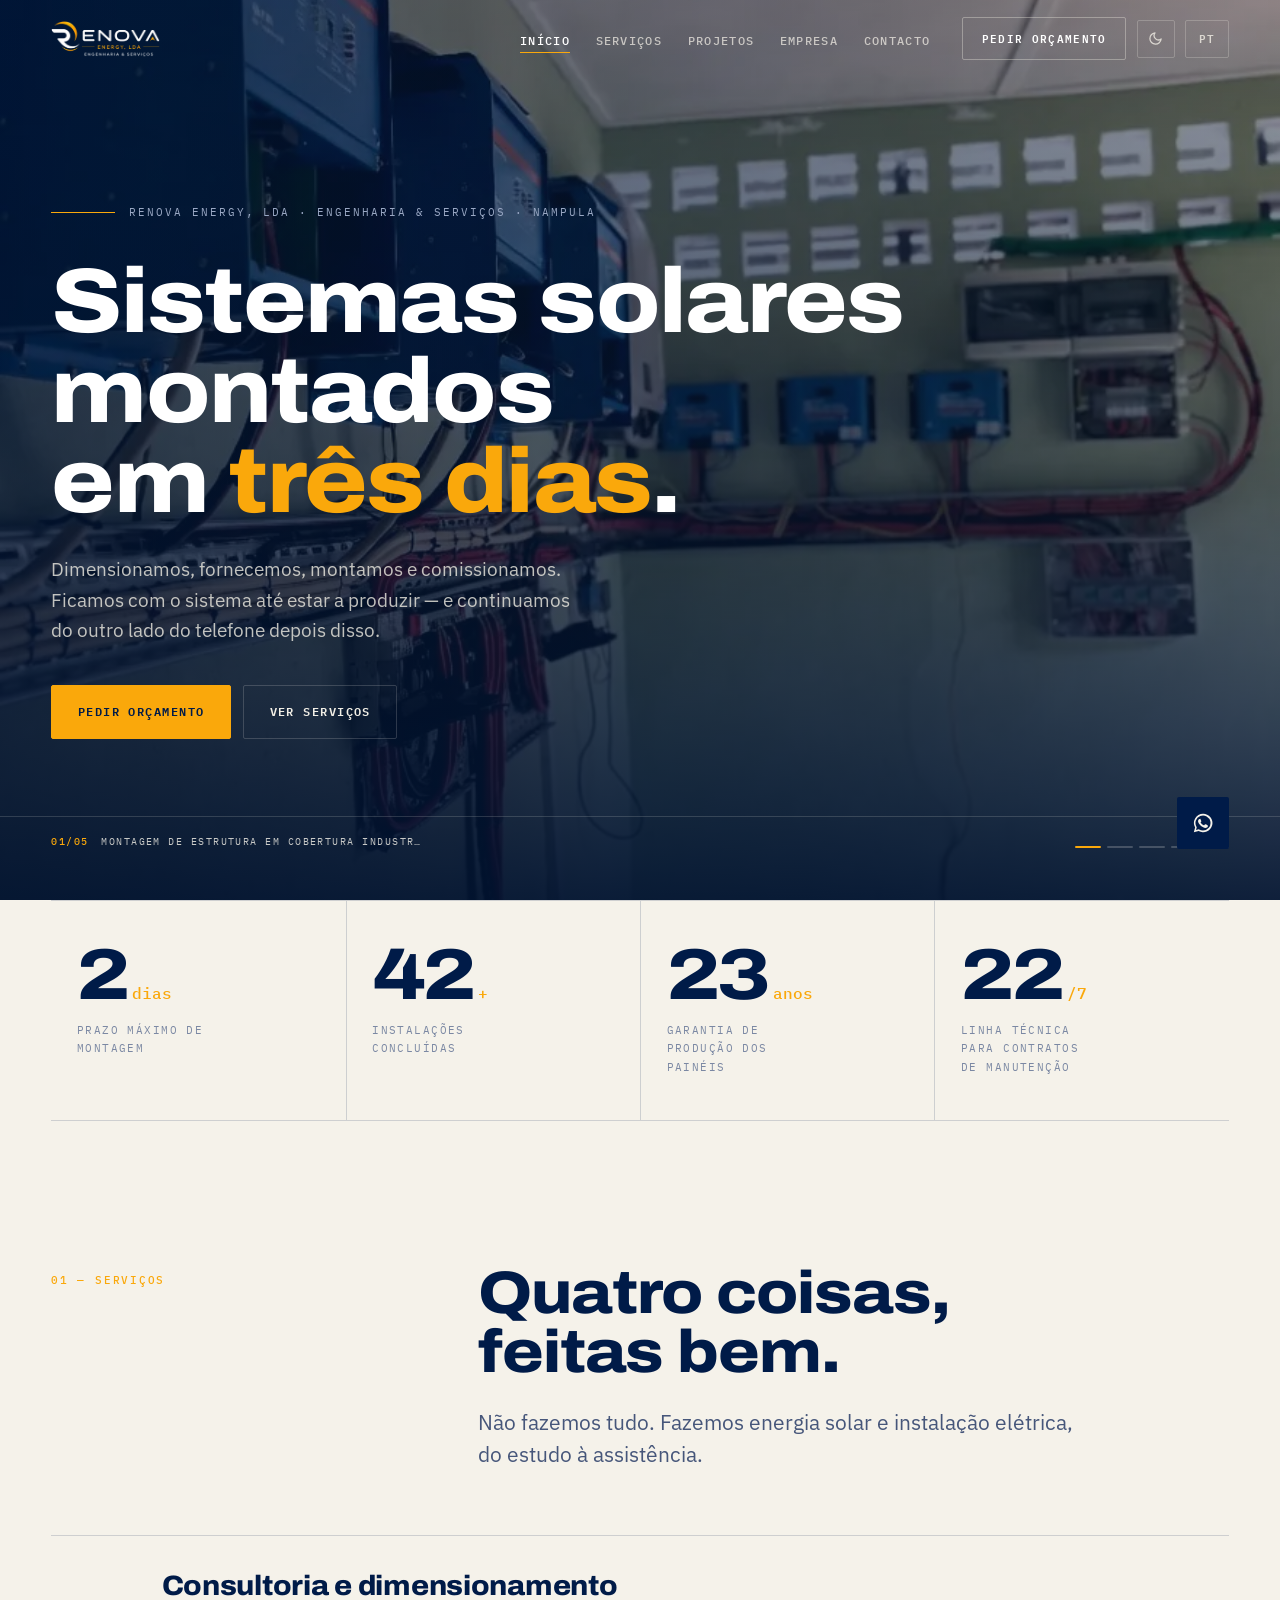
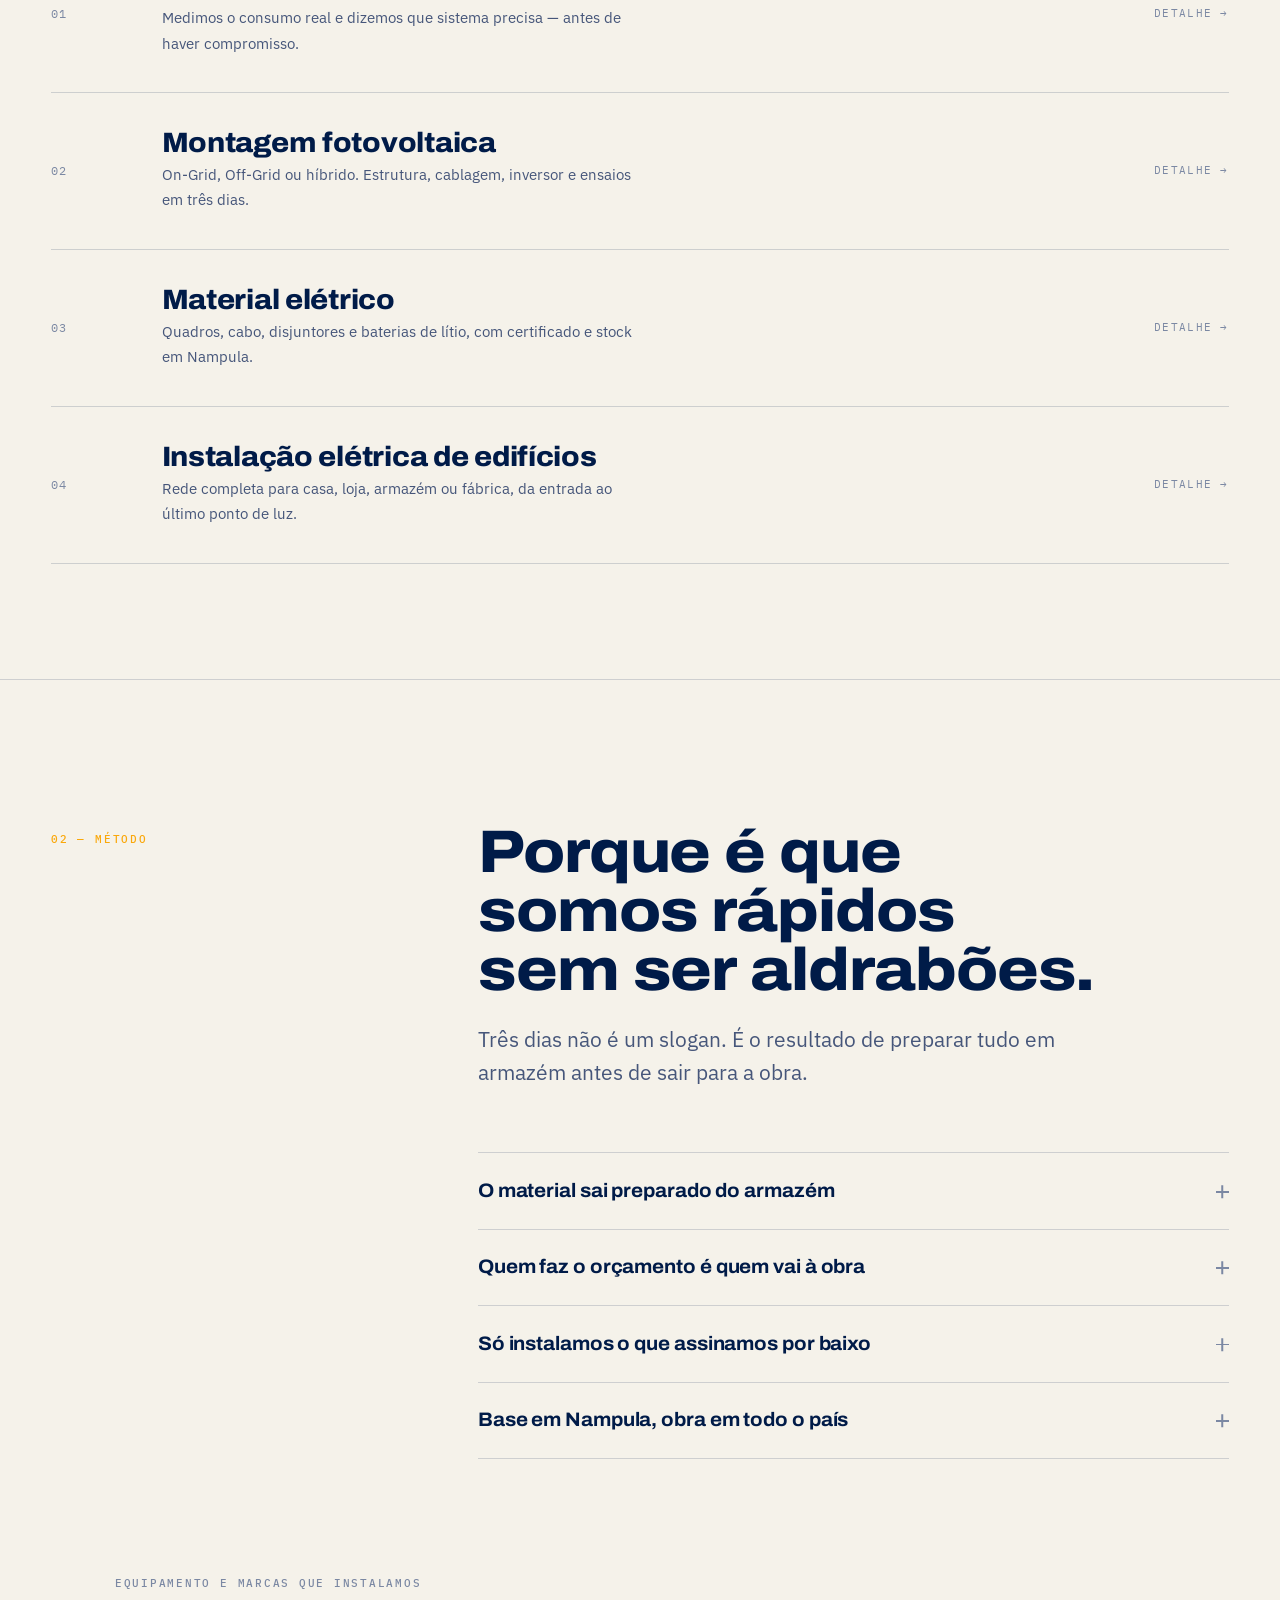
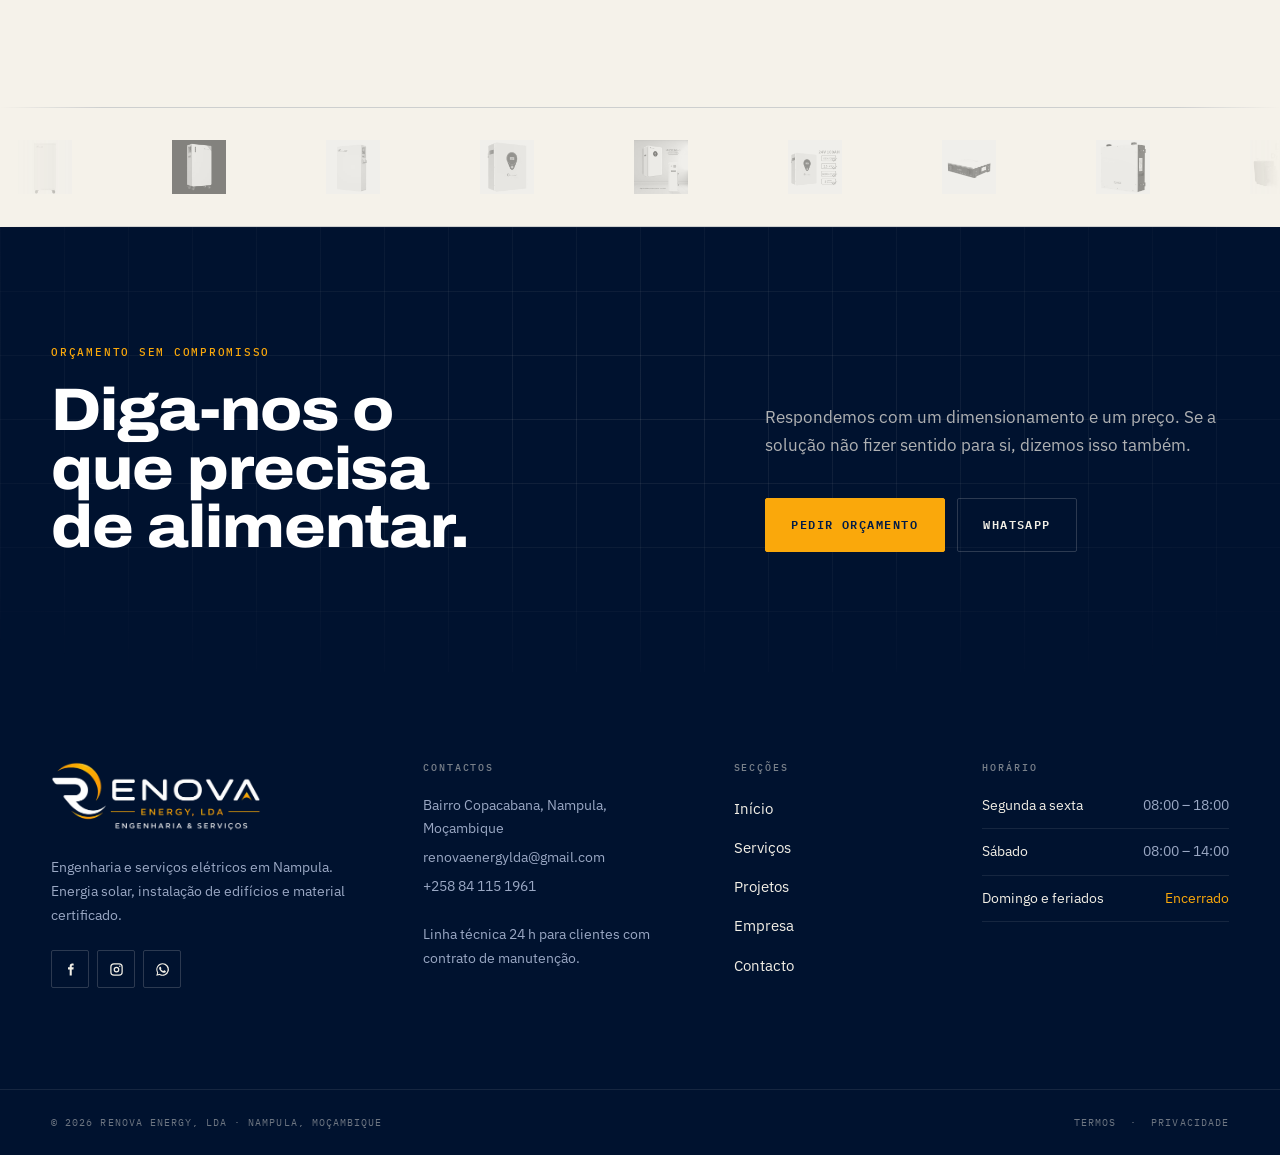
==== commit f8c67ecc: "Corrige menu no telemovel, loop de redirect e organizacao do rodape Menu do telemovel - Abria como u" ====
--- a/index.html
+++ b/index.html
@@ -20,8 +20,8 @@
     <link rel="icon" type="image/svg+xml" href="logotipo/favicon.svg">
     <link rel="apple-touch-icon" href="logotipo/apple-touch-icon.png">
     <link rel="manifest" href="site.webmanifest">
-    <link rel="stylesheet" href="css/style.css?v=2">
-    <script src="js/translations.js?v=2"></script>
+    <link rel="stylesheet" href="css/style.css?v=7">
+    <script src="js/translations.js?v=7"></script>
 
     <meta property="og:title" content="Renova Energy, Lda — Sistemas solares montados em três dias">
     <meta property="og:description" content="Engenharia e serviços elétricos em Nampula. Dimensionamento, fornecimento, montagem e comissionamento de sistemas fotovoltaicos. Peça um orçamento.">
@@ -907,11 +907,16 @@
                     <svg width="15" height="15" viewBox="0 0 24 24" fill="currentColor" aria-hidden="true"><path d="M12 2a10 10 0 0 0-8.6 15L2 22l5.2-1.4A10 10 0 1 0 12 2zm0 18.2a8.2 8.2 0 0 1-4.2-1.2l-.3-.2-3.1.8.8-3-.2-.3A8.2 8.2 0 1 1 12 20.2zm4.5-6.1c-.2-.1-1.5-.7-1.7-.8s-.4-.1-.6.1-.6.8-.8 1-.3.2-.6.1a6.7 6.7 0 0 1-3.3-2.9c-.2-.4.2-.4.6-1.2a.7.7 0 0 0 0-.6c0-.1-.6-1.4-.8-1.9s-.4-.4-.6-.4h-.5a1 1 0 0 0-.7.3 3 3 0 0 0-.9 2.2 5.2 5.2 0 0 0 1.1 2.7 11.8 11.8 0 0 0 4.5 4 5.3 5.3 0 0 0 3.2.6 2.6 2.6 0 0 0 1.8-1.3 2.2 2.2 0 0 0 .1-1.2c0-.2-.2-.3-.5-.4z"/></svg>
                 </a>
             </div>
+        </div>
+
+        <div>
+            <h3 data-i18n="ft_contact_title">Contactos</h3>
             <div class="footer-contact">
                 <span>Bairro Copacabana, Nampula, Moçambique</span>
                 <a href="mailto:renovaenergylda@gmail.com">renovaenergylda@gmail.com</a>
                 <a href="tel:+258841151961">+258 84 115 1961</a>
             </div>
+            <p class="mt-3" data-i18n="ft_emergency">Linha técnica 24 h para clientes com contrato de manutenção.</p>
         </div>
 
         <div>
@@ -932,7 +937,6 @@
                 <li><span data-i18n="ft_h2_day">Sábado</span> <span>08:00 &ndash; 14:00</span></li>
                 <li><span data-i18n="ft_h3_day">Domingo e feriados</span> <span class="hours-closed" data-i18n="ft_h3_time">Encerrado</span></li>
             </ul>
-            <p class="mt-3" data-i18n="ft_emergency">Linha técnica 24 h disponível para clientes com contrato de manutenção.</p>
         </div>
     </div>
 
@@ -986,6 +990,6 @@
     <button data-cookie-accept class="btn-msg-cookie" data-i18n="cookie_btn">Entendido</button>
 </div>
 
-<script src="js/main.js?v=2"></script>
+<script src="js/main.js?v=3"></script>
 </body>
 </html>
--- a/css/style.css
+++ b/css/style.css
@@ -1326,7 +1326,7 @@
 }
 .footer-grid {
     display: grid;
-    grid-template-columns: minmax(0, 5fr) minmax(0, 3fr) minmax(0, 4fr);
+    grid-template-columns: minmax(0, 5fr) minmax(0, 4fr) minmax(0, 3fr) minmax(0, 4fr);
     gap: clamp(2rem, 5vw, 4rem);
     padding-bottom: clamp(3rem, 6vw, 5rem);
 }
@@ -1390,7 +1390,6 @@
 }
 .footer-bottom a:hover { color: var(--sun); }
 
-@media (max-width: 860px) { .footer-grid { grid-template-columns: 1fr; } }
 
 /* ==========================================================================
    Navegação móvel
@@ -1778,3 +1777,75 @@
     .footer-contact { gap: 0; }
     .footer-bottom .wrap { gap: 0.25rem; }
 }
+
+/* ==========================================================================
+   Correções de 23/08/2026
+   ========================================================================== */
+
+/* O menu do telemóvel abria como uma faixa de 144 px presa ao cabeçalho em vez
+   de cobrir o ecrã, mas só depois de rolar a página. Causa: `backdrop-filter`
+   em #header.scrolled transforma o cabeçalho em bloco contentor dos
+   descendentes `position: fixed` — e #main-nav é um deles. Sem o filtro no
+   telemóvel, o nav volta a referir-se ao viewport. Sai também um efeito caro
+   em telemóveis modestos, que é onde este site mais é aberto. */
+@media (max-width: 1080px) {
+    #header.scrolled {
+        -webkit-backdrop-filter: none;
+        backdrop-filter: none;
+        background: var(--paper);
+    }
+    /* Com o cabeçalho opaco, o menu aberto tem de o cobrir. */
+    #main-nav.active { z-index: 901; }
+}
+
+
+
+
+/* Alvos de toque: os ícones sociais tinham 38 px e os links legais 36 px. */
+@media (max-width: 768px) {
+    .social-links a { width: 44px; height: 44px; }
+    .footer-bottom a { padding-block: 0.75rem; }
+}
+
+/* ==========================================================================
+   Rodapé no telemóvel
+   ==========================================================================
+   Quatro blocos, cada um com título. Antes o da marca juntava descrição, redes
+   e contactos sem cabeçalho nenhum, ao lado de duas colunas arrumadas — lia-se
+   como um despejo, e era esse o problema de organização, mais do que a altura.
+
+   Arrumação: marca e contactos ocupam a linha toda (o e-mail é longo e numa
+   meia-coluna partia-se a meio da palavra); secções e horário partilham a
+   última linha, que é onde duas colunas ainda funcionam. */
+@media (max-width: 860px) {
+    .footer-grid {
+        grid-template-columns: minmax(0, 1fr) minmax(0, 1fr);
+        gap: 1.75rem 1.25rem;
+    }
+    .footer-grid > :nth-child(1),
+    .footer-grid > :nth-child(2) { grid-column: 1 / -1; }
+
+    /* Uma régua a fechar a marca separa-a dos blocos com título. */
+    .footer-grid > :nth-child(1) {
+        padding-bottom: 1.5rem;
+        border-bottom: 1px solid var(--rule-ink-soft);
+    }
+
+    .footer-logo { width: 170px; margin-bottom: 1.15rem; }
+    .social-links { margin-block: 1.15rem 0; }
+    footer h3 { margin-bottom: 0.9rem; }
+
+    /* Cinco links em duas colunas: metade da altura, mesma área de toque. */
+    .footer-grid > :nth-child(3) ul { grid-template-columns: 1fr 1fr; column-gap: 0.75rem; }
+
+    /* Em ~150 px o dia e a hora não cabem lado a lado. */
+    .hours-list li { flex-direction: column; gap: 0.1rem; padding-bottom: 0.55rem; }
+
+    .footer-bottom .wrap { padding-block: 0.9rem; }
+}
+
+/* Alvos de toque: os ícones sociais tinham 38 px e os links legais 36 px. */
+@media (max-width: 768px) {
+    .social-links a { width: 44px; height: 44px; }
+    .footer-bottom a { padding-block: 0.8rem; }
+}
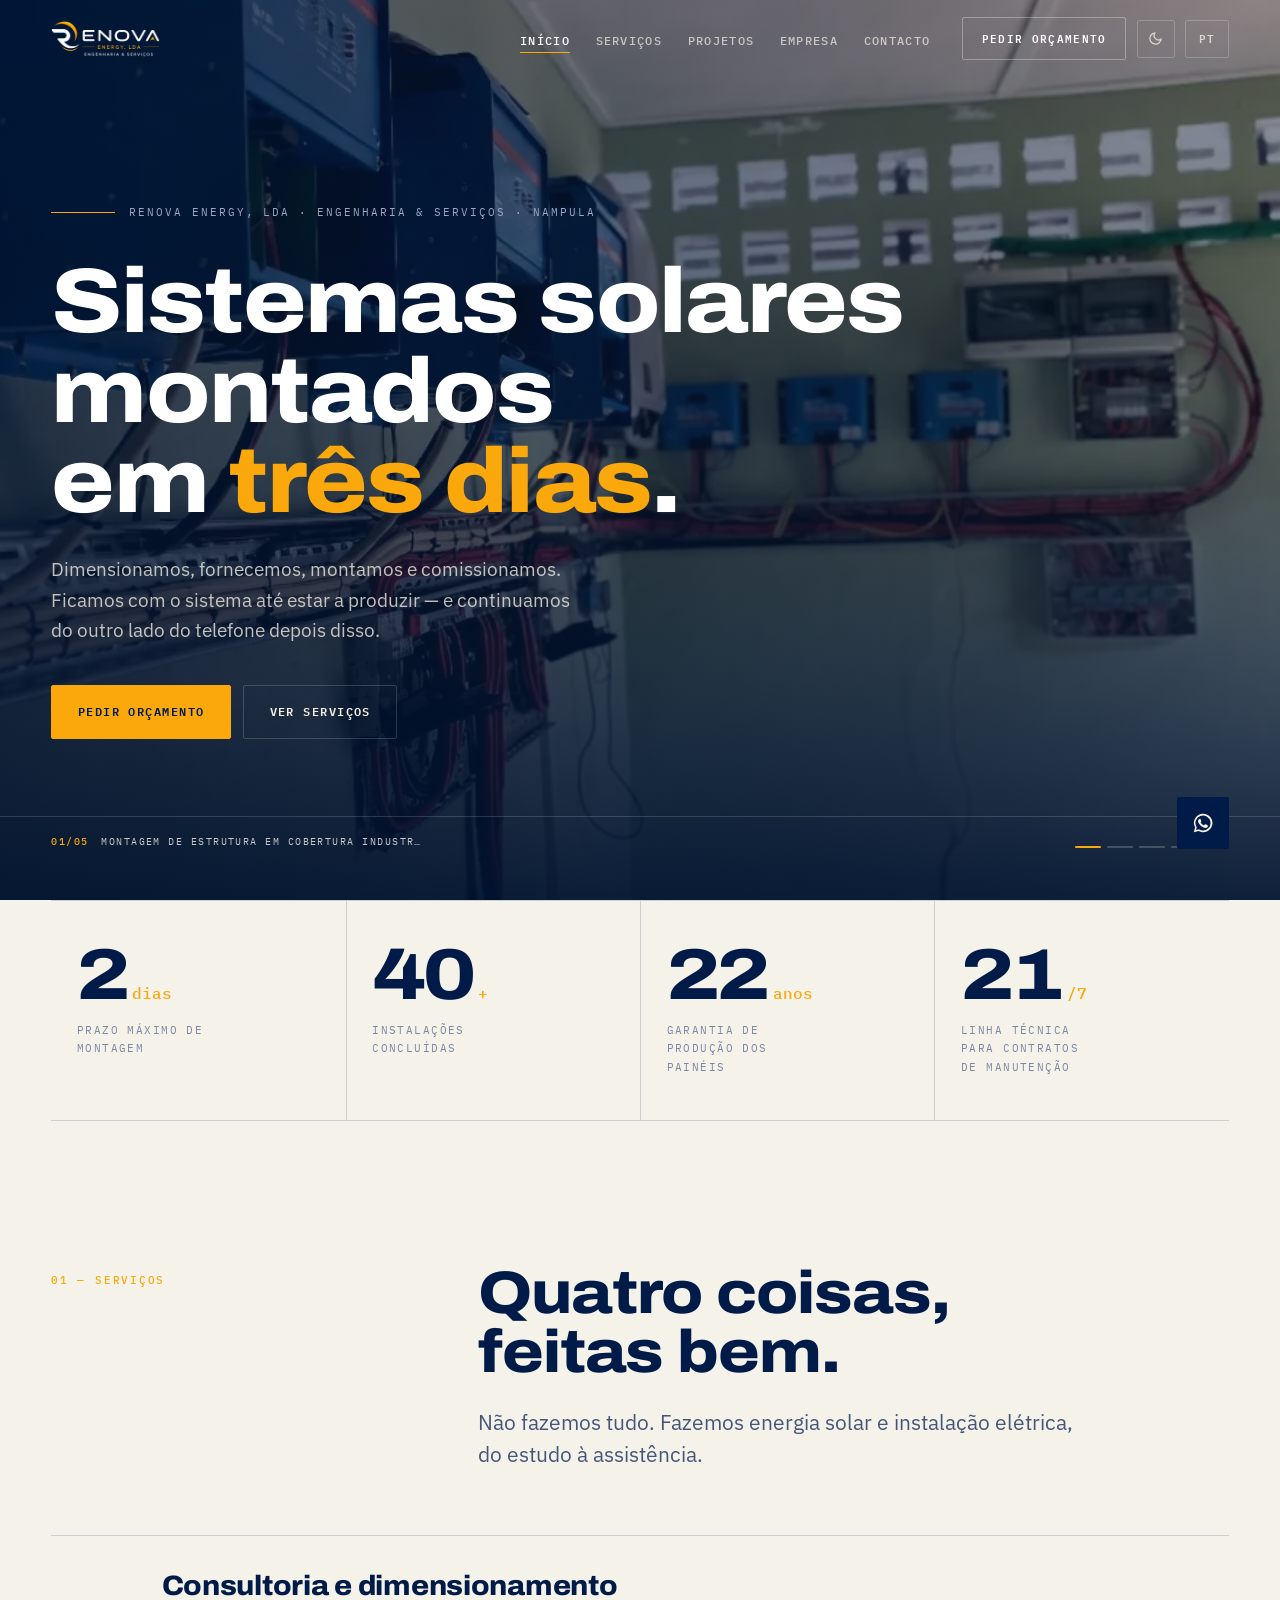
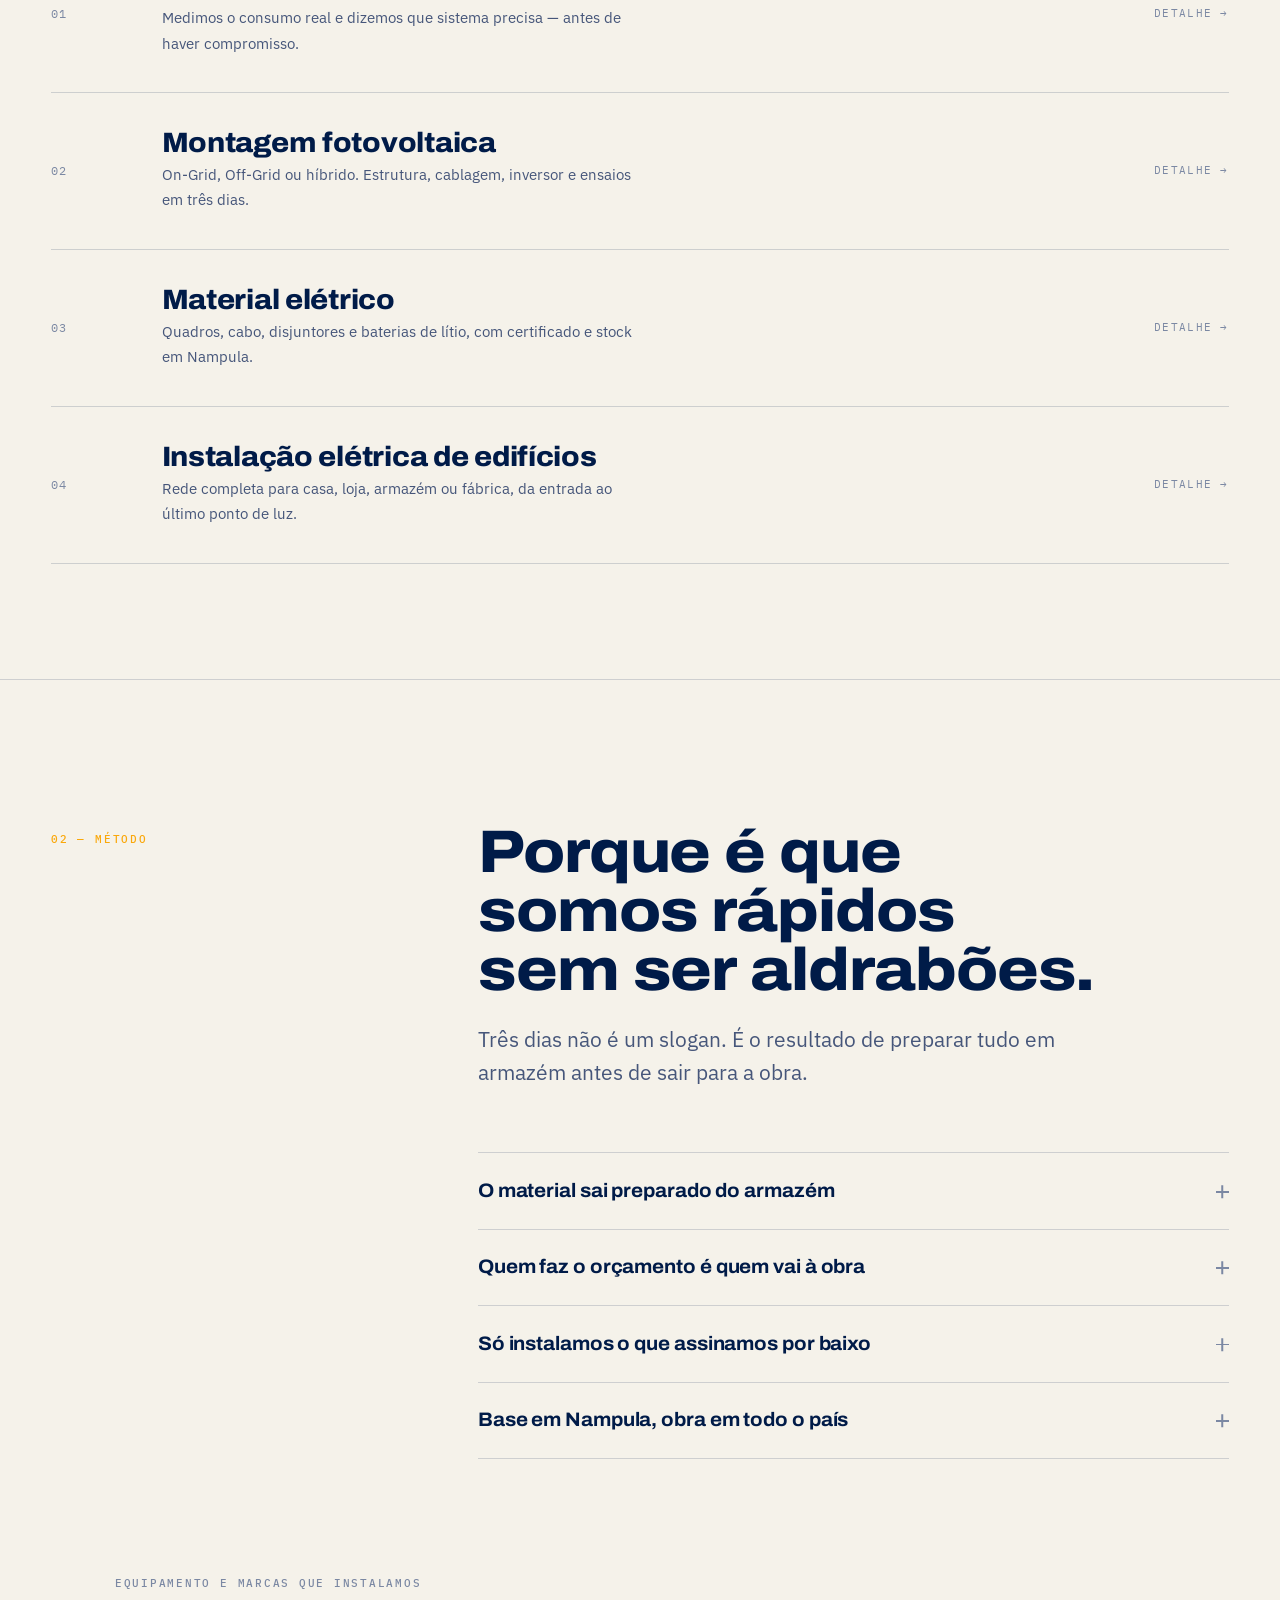
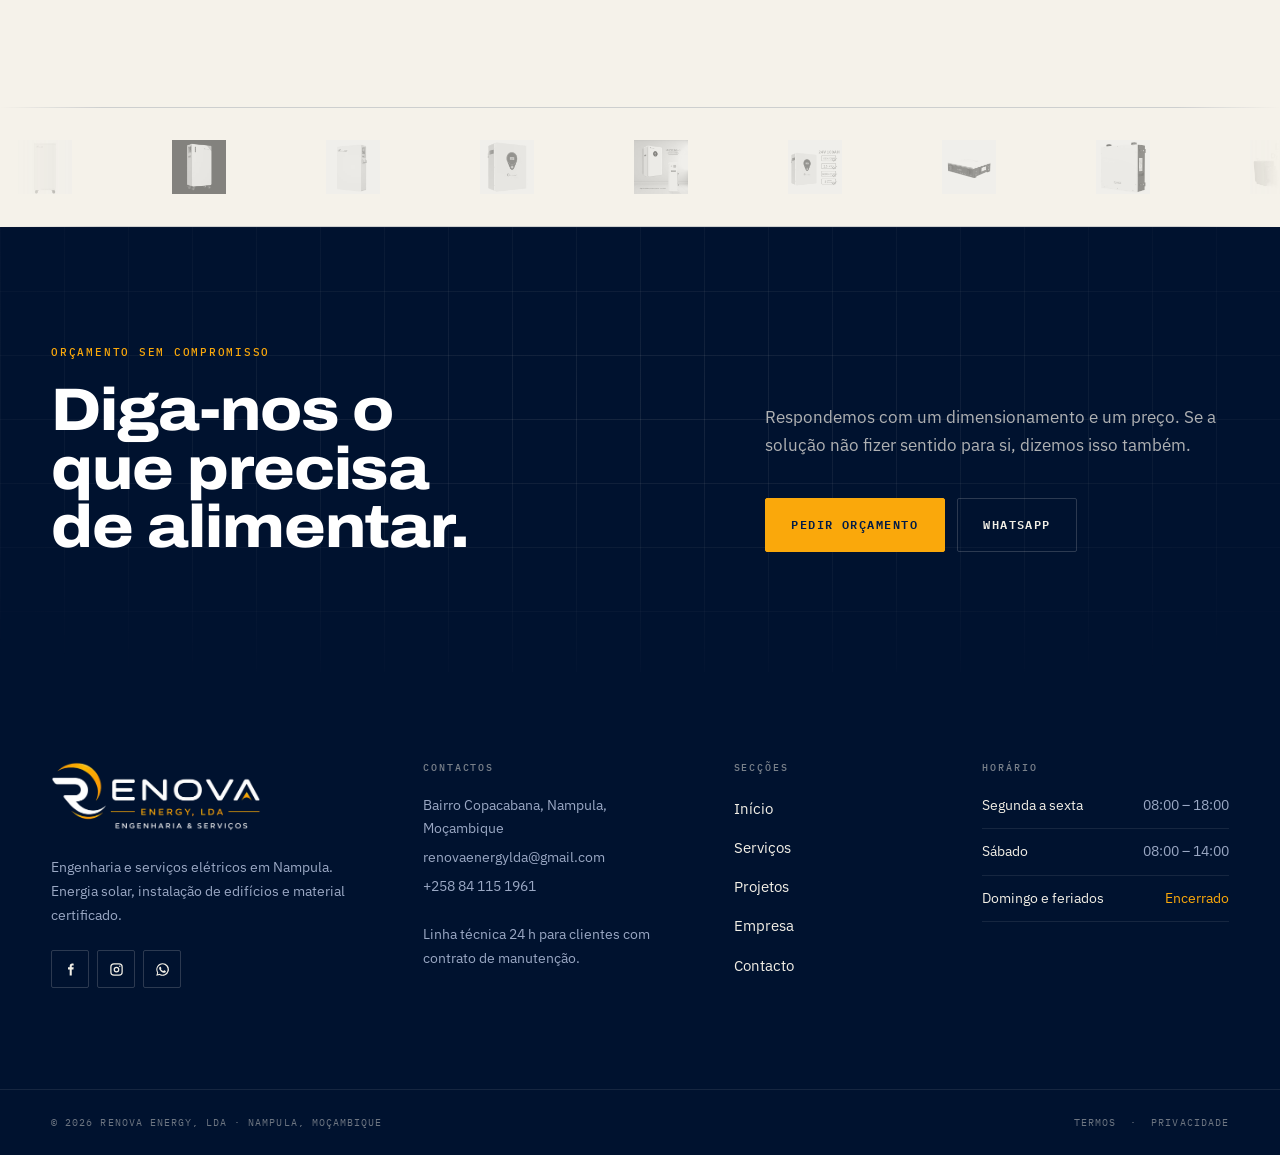
==== commit 6f5d040b: "Arrumacao: CSS morto, versoes de asset e ramo fundido - Remove 9 regras CSS sem uso (.band-t, .foote" ====
--- a/index.html
+++ b/index.html
@@ -20,8 +20,8 @@
     <link rel="icon" type="image/svg+xml" href="logotipo/favicon.svg">
     <link rel="apple-touch-icon" href="logotipo/apple-touch-icon.png">
     <link rel="manifest" href="site.webmanifest">
-    <link rel="stylesheet" href="css/style.css?v=7">
-    <script src="js/translations.js?v=7"></script>
+    <link rel="stylesheet" href="css/style.css?v=8">
+    <script src="js/translations.js?v=8"></script>
 
     <meta property="og:title" content="Renova Energy, Lda — Sistemas solares montados em três dias">
     <meta property="og:description" content="Engenharia e serviços elétricos em Nampula. Dimensionamento, fornecimento, montagem e comissionamento de sistemas fotovoltaicos. Peça um orçamento.">
@@ -990,6 +990,6 @@
     <button data-cookie-accept class="btn-msg-cookie" data-i18n="cookie_btn">Entendido</button>
 </div>
 
-<script src="js/main.js?v=3"></script>
+<script src="js/main.js?v=8"></script>
 </body>
 </html>
--- a/css/style.css
+++ b/css/style.css
@@ -139,8 +139,7 @@
 .mono,
 .eyebrow,
 .idx,
-.field-label,
-.unit {
+.field-label {
     font-family: var(--f-mono);
     font-size: 0.6875rem;
     font-weight: 500;
@@ -153,7 +152,6 @@
     color: var(--tx-3);
     margin-bottom: 1.25rem;
 }
-.eyebrow .sun { color: var(--sun); }
 
 /* ==========================================================================
    Grelha
@@ -166,7 +164,6 @@
 }
 
 .band { padding-block: var(--band); }
-.band-t { padding-top: var(--band); }
 .band-b { padding-bottom: var(--band); }
 
 .rule-top { border-top: 1px solid var(--rule); }
@@ -979,7 +976,6 @@
     background: var(--paper-2);
 }
 .g-item.span-col-2 { grid-column: span 3; aspect-ratio: 16 / 9; }
-.g-item.tall { grid-row: span 2; aspect-ratio: 3 / 4; }
 
 .g-img {
     width: 100%; height: 100%;
@@ -1007,7 +1003,7 @@
 
 @media (max-width: 860px) {
     .gallery-grid { grid-template-columns: repeat(2, 1fr); }
-    .g-item, .g-item.span-col-2, .g-item.tall { grid-column: span 1; grid-row: auto; aspect-ratio: 1; }
+    .g-item, .g-item.span-col-2 { grid-column: span 1; grid-row: auto; aspect-ratio: 1; }
 }
 
 /* ==========================================================================
@@ -1331,7 +1327,6 @@
     padding-bottom: clamp(3rem, 6vw, 5rem);
 }
 .footer-logo { width: 210px; margin-bottom: 1.5rem; }
-.footer-logo.footer-logo-light { display: none; }
 footer p { color: var(--on-ink-2); font-size: 0.9rem; }
 
 footer h3 {
@@ -1665,19 +1660,11 @@
    Utilidades
    ========================================================================== */
 .center { text-align: center; }
-.mt-1 { margin-top: 0.5rem; }
-.mt-2 { margin-top: 1rem; }
 .mt-3 { margin-top: 1.5rem; }
 .mt-4 { margin-top: 2.5rem; }
 .mt-5 { margin-top: clamp(2.5rem, 5vw, 4rem); }
-.mb-3 { margin-bottom: 1.5rem; }
 .mb-4 { margin-bottom: 2.5rem; }
 .mb-5 { margin-bottom: clamp(2.5rem, 5vw, 4rem); }
-.sr-only {
-    position: absolute; width: 1px; height: 1px;
-    padding: 0; margin: -1px; overflow: hidden;
-    clip: rect(0, 0, 0, 0); white-space: nowrap; border: 0;
-}
 
 /* ==========================================================================
    Scrollbar
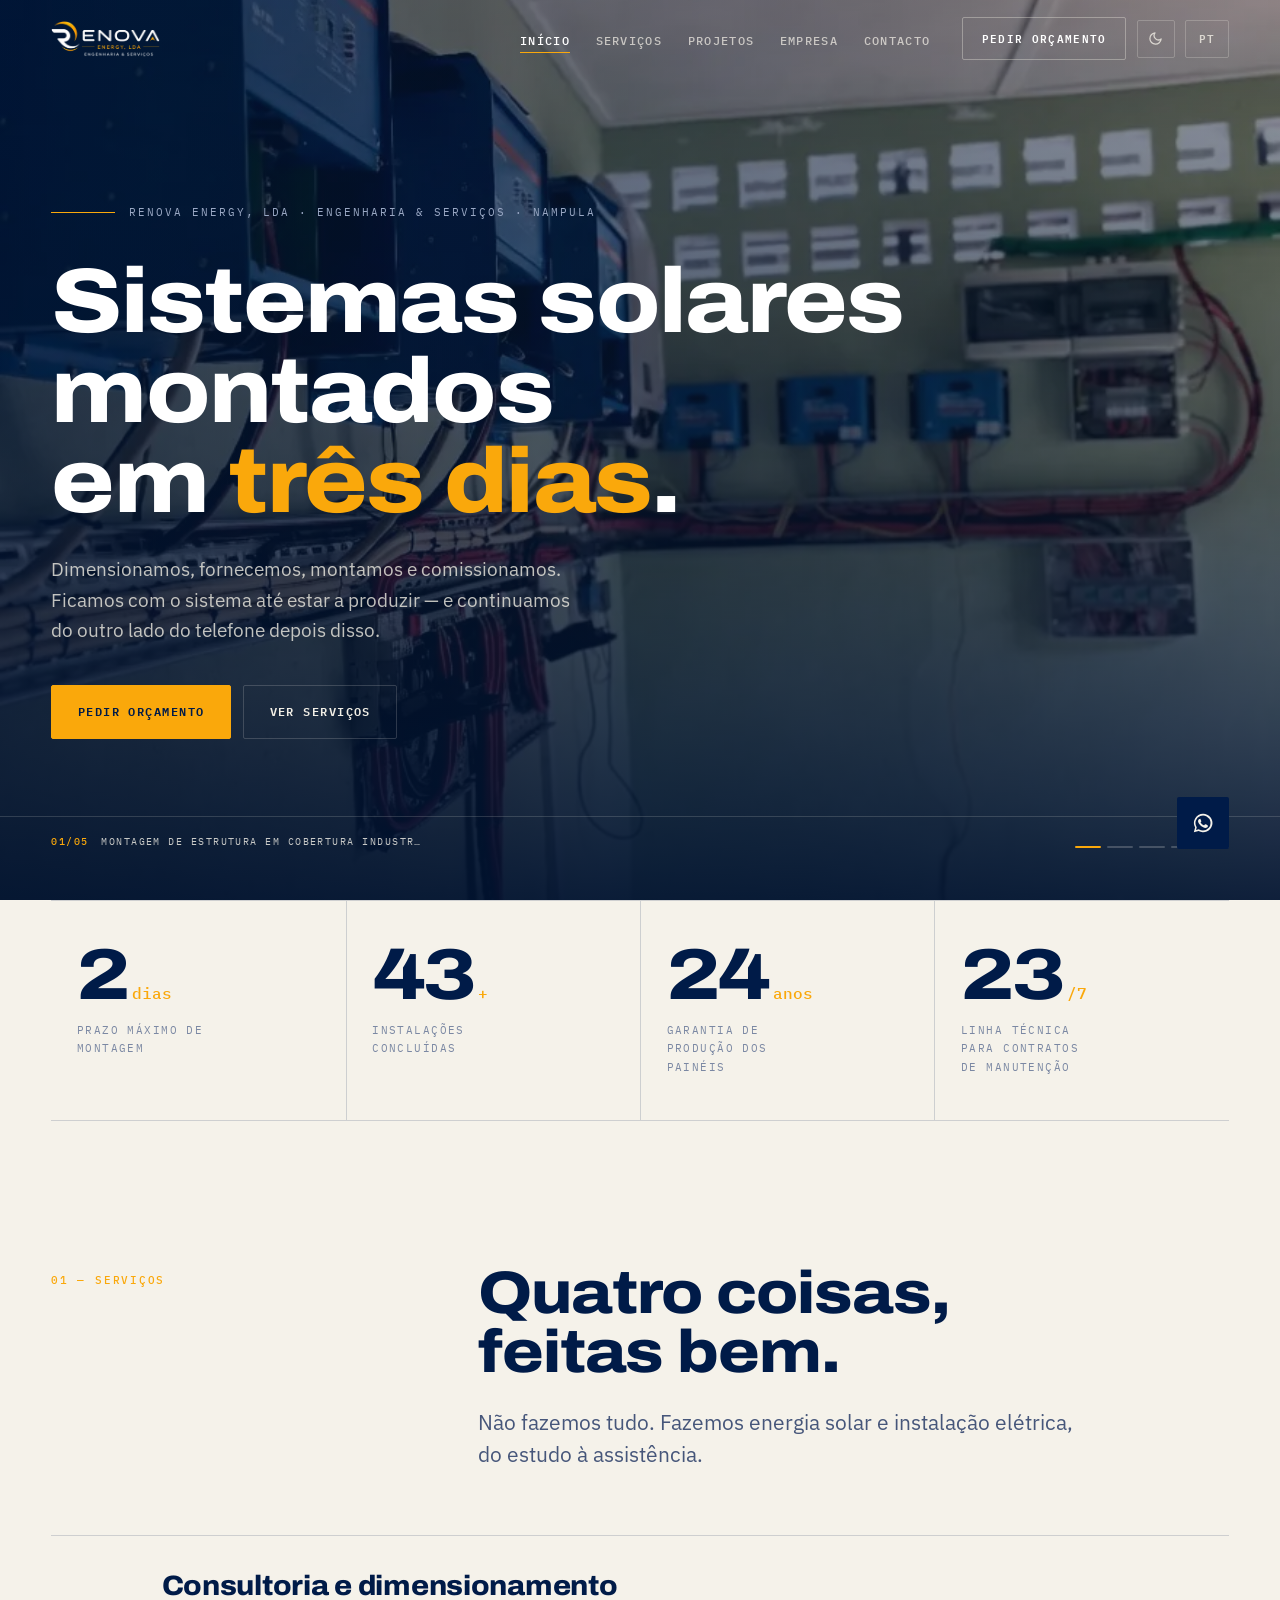
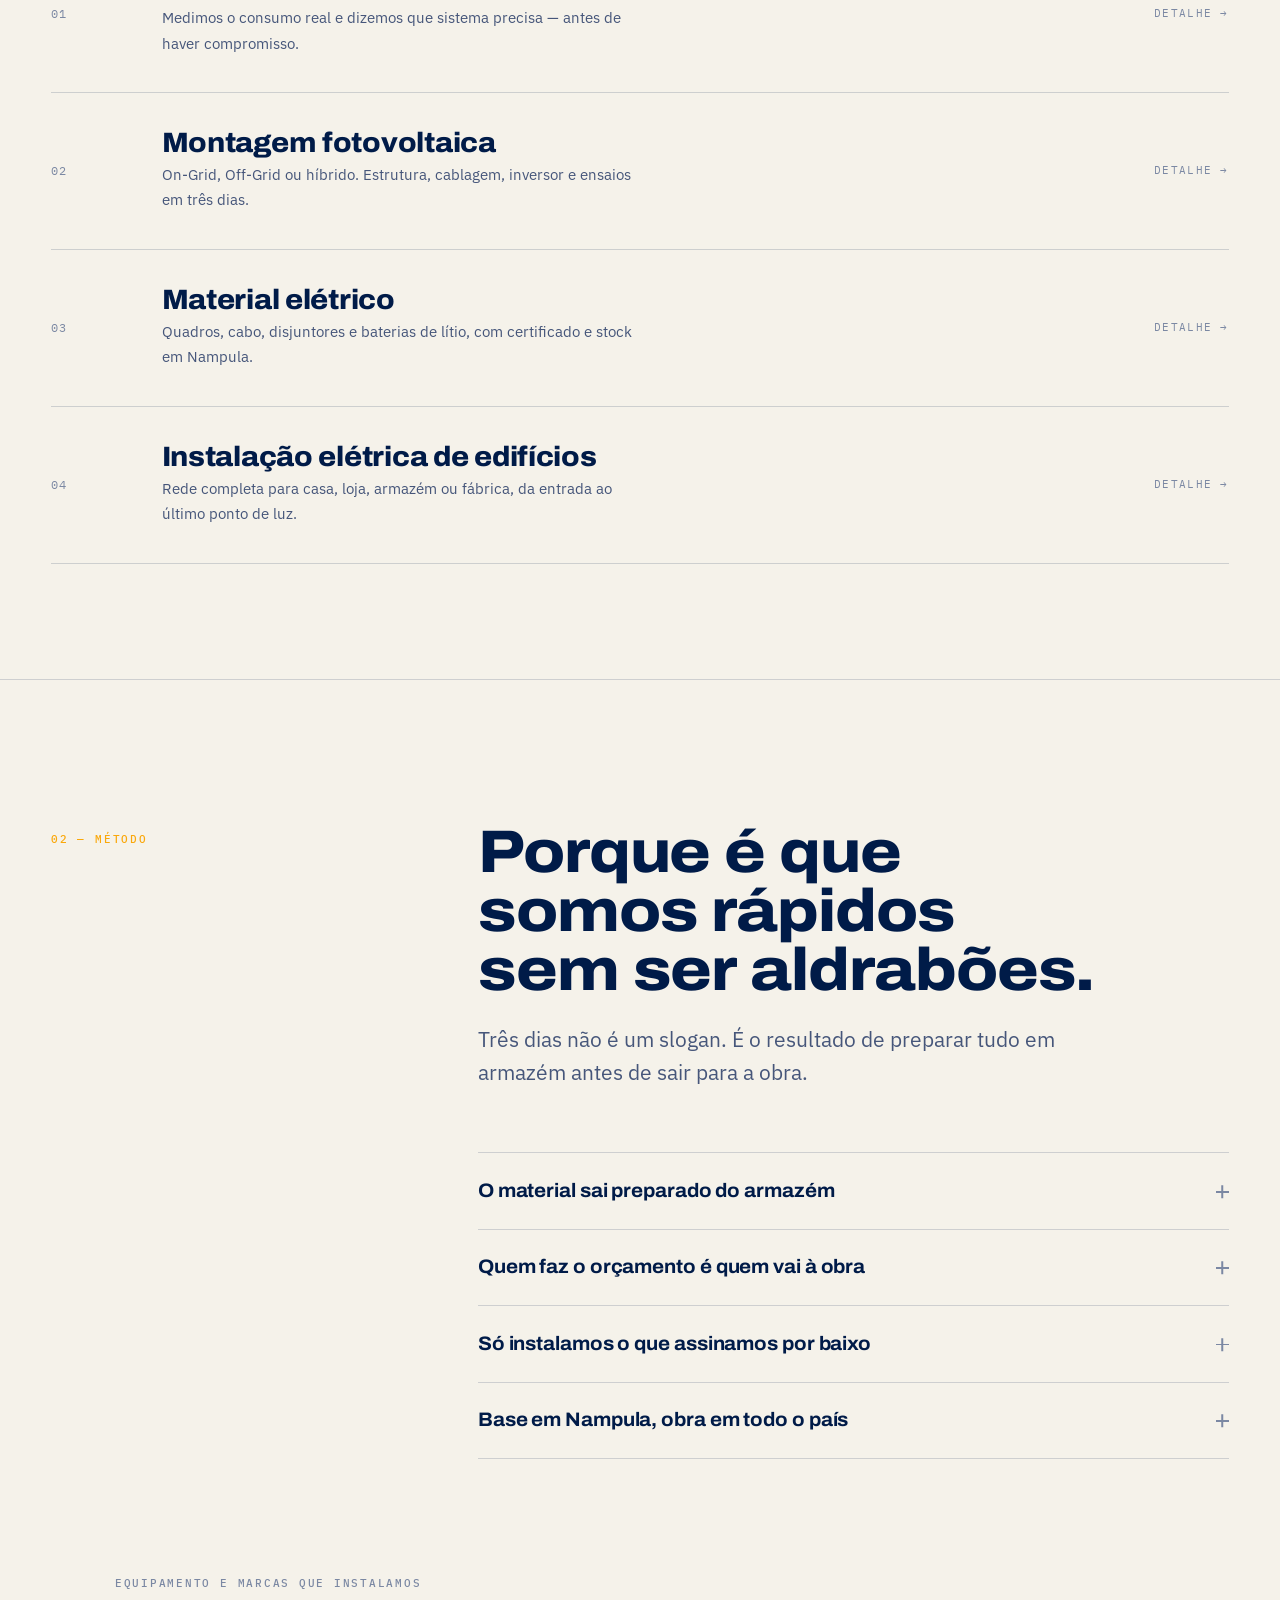
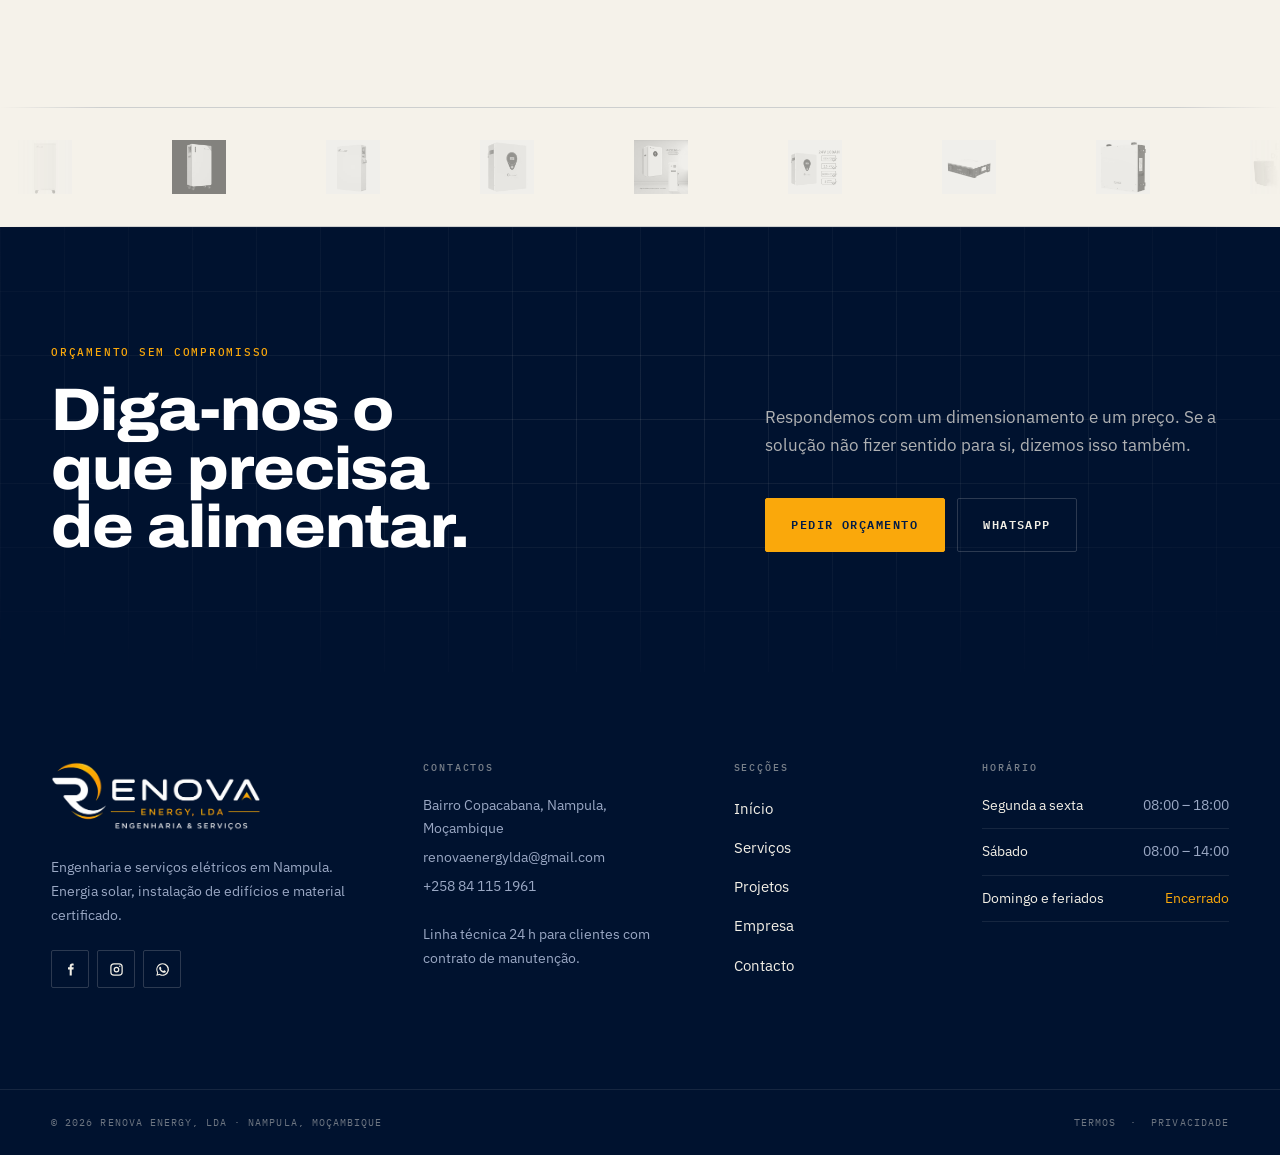
==== commit 3878346f: "Resolve a contradicao entre o total e os numeros do mapa A pagina dizia "45+ instalacoes concluidas"" ====
--- a/index.html
+++ b/index.html
@@ -20,8 +20,8 @@
     <link rel="icon" type="image/svg+xml" href="logotipo/favicon.svg">
     <link rel="apple-touch-icon" href="logotipo/apple-touch-icon.png">
     <link rel="manifest" href="site.webmanifest">
-    <link rel="stylesheet" href="css/style.css?v=8">
-    <script src="js/translations.js?v=8"></script>
+    <link rel="stylesheet" href="css/style.css?v=9">
+    <script src="js/translations.js?v=9"></script>
 
     <meta property="og:title" content="Renova Energy, Lda — Sistemas solares montados em três dias">
     <meta property="og:description" content="Engenharia e serviços elétricos em Nampula. Dimensionamento, fornecimento, montagem e comissionamento de sistemas fotovoltaicos. Peça um orçamento.">
@@ -201,7 +201,7 @@
                     <span class="stat-label" data-i18n="spec_1">Prazo máximo de montagem</span>
                 </div>
                 <div class="stat-item">
-                    <div class="stat-number-row"><span class="stat-number" data-target="45">0</span><span class="stat-suffix">+</span></div>
+                    <div class="stat-number-row"><span class="stat-number" data-stat="instalacoes" data-target="45">0</span><span class="stat-suffix">+</span></div>
                     <span class="stat-label" data-i18n="spec_2">Instalações concluídas</span>
                 </div>
                 <div class="stat-item">
@@ -563,7 +563,7 @@
                 </div>
                 <div class="spec spec--ink" id="stats-container" data-reveal>
                     <div class="stat-item">
-                        <div class="stat-number-row"><span class="stat-number" data-target="45">0</span><span class="stat-suffix">+</span></div>
+                        <div class="stat-number-row"><span class="stat-number" data-stat="instalacoes" data-target="45">0</span><span class="stat-suffix">+</span></div>
                         <span class="stat-label" data-i18n="num_1">Instalações concluídas</span>
                     </div>
                     <div class="stat-item">
@@ -599,8 +599,8 @@
                     <p data-i18n="areas_desc_2">Toque numa província para ver o tipo de trabalho que lá fizemos.</p>
 
                     <div class="map-info-content" id="map-info-box">
-                        <h3 class="map-info-title" id="map-info-title">Nampula &mdash; 45 projetos concluídos</h3>
-                        <p class="map-info-desc" id="map-info-desc">Sede e armazém. Equipa permanente, stock de material e linha técnica para contratos de manutenção.</p>
+                        <h3 class="map-info-title" id="map-info-title">Nampula &mdash; Sede e armazém</h3>
+                        <p class="map-info-desc" id="map-info-desc">Equipa permanente, stock de material e linha técnica para contratos de manutenção.</p>
                     </div>
 
                     <a href="#agendamento" class="btn" data-nav="agendamento"><span data-i18n="areas_btn">Pedir deslocação</span></a>
@@ -990,6 +990,6 @@
     <button data-cookie-accept class="btn-msg-cookie" data-i18n="cookie_btn">Entendido</button>
 </div>
 
-<script src="js/main.js?v=8"></script>
+<script src="js/main.js?v=9"></script>
 </body>
 </html>
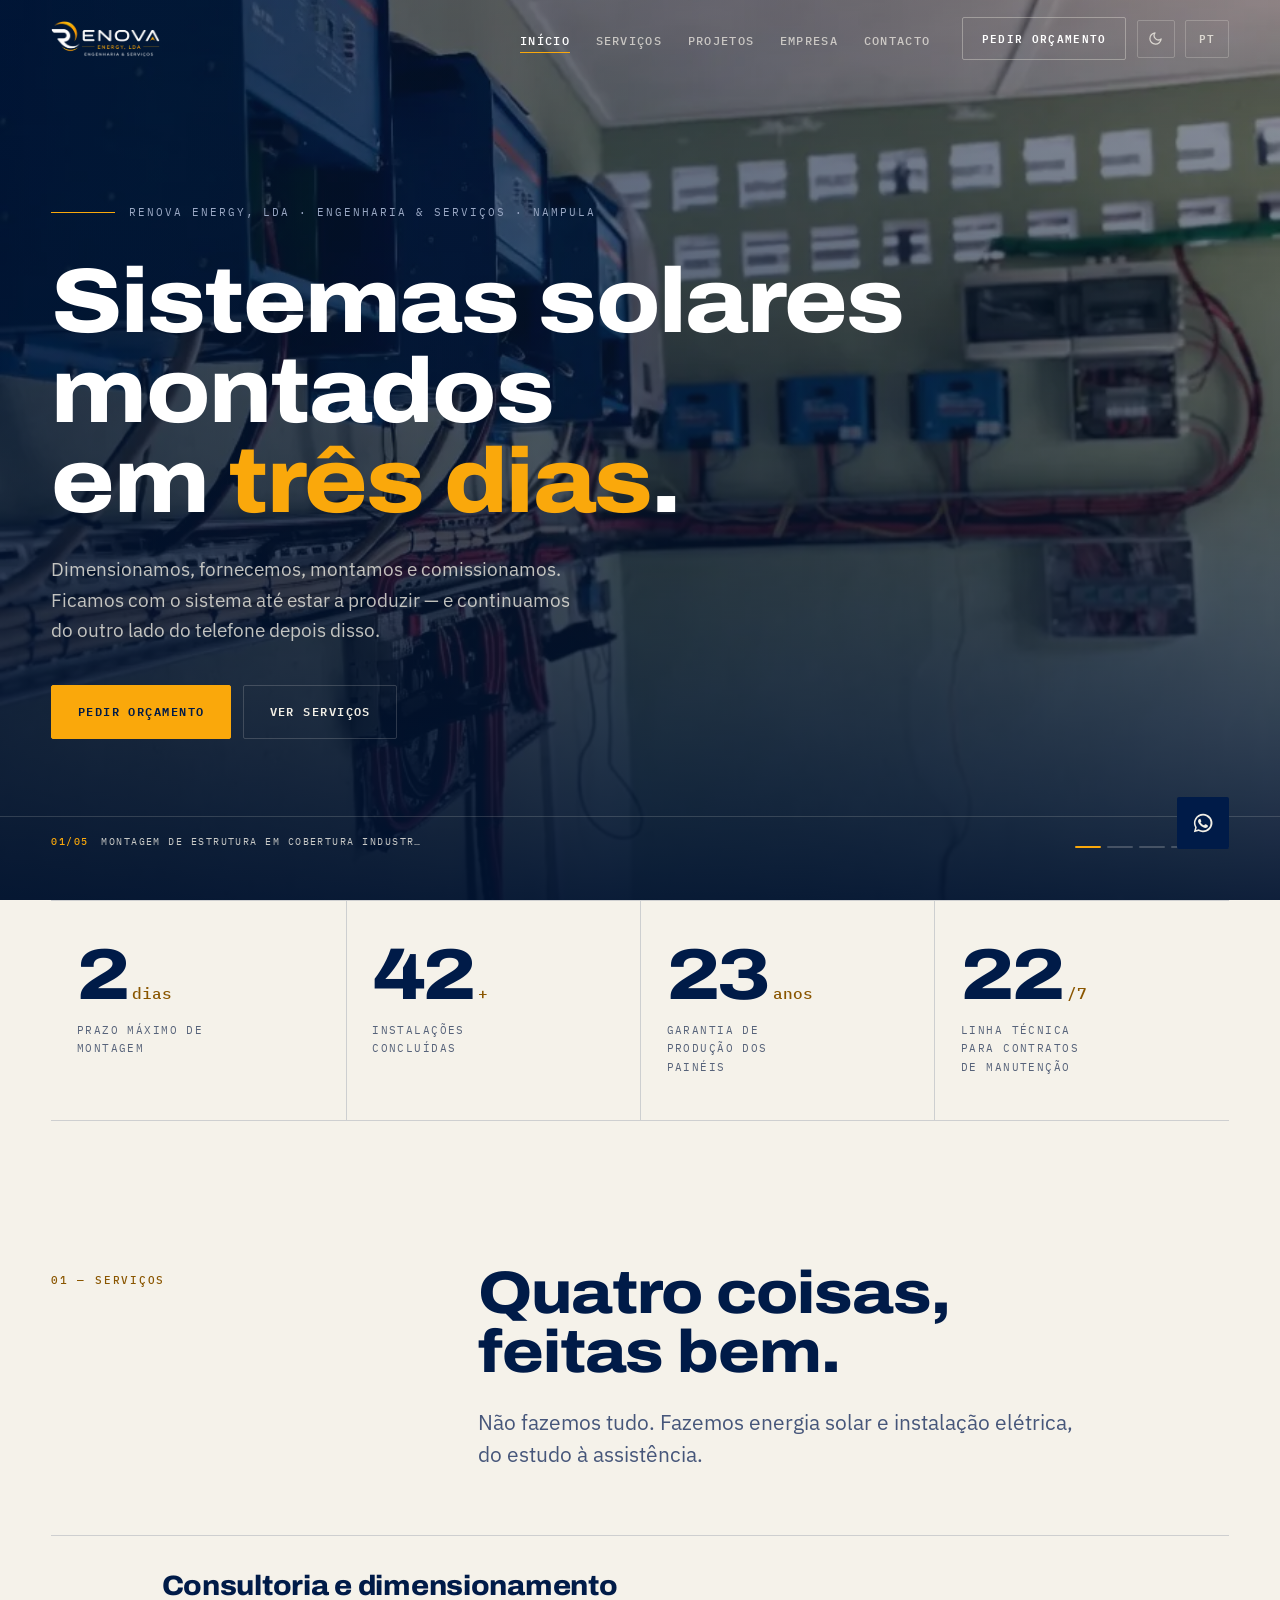
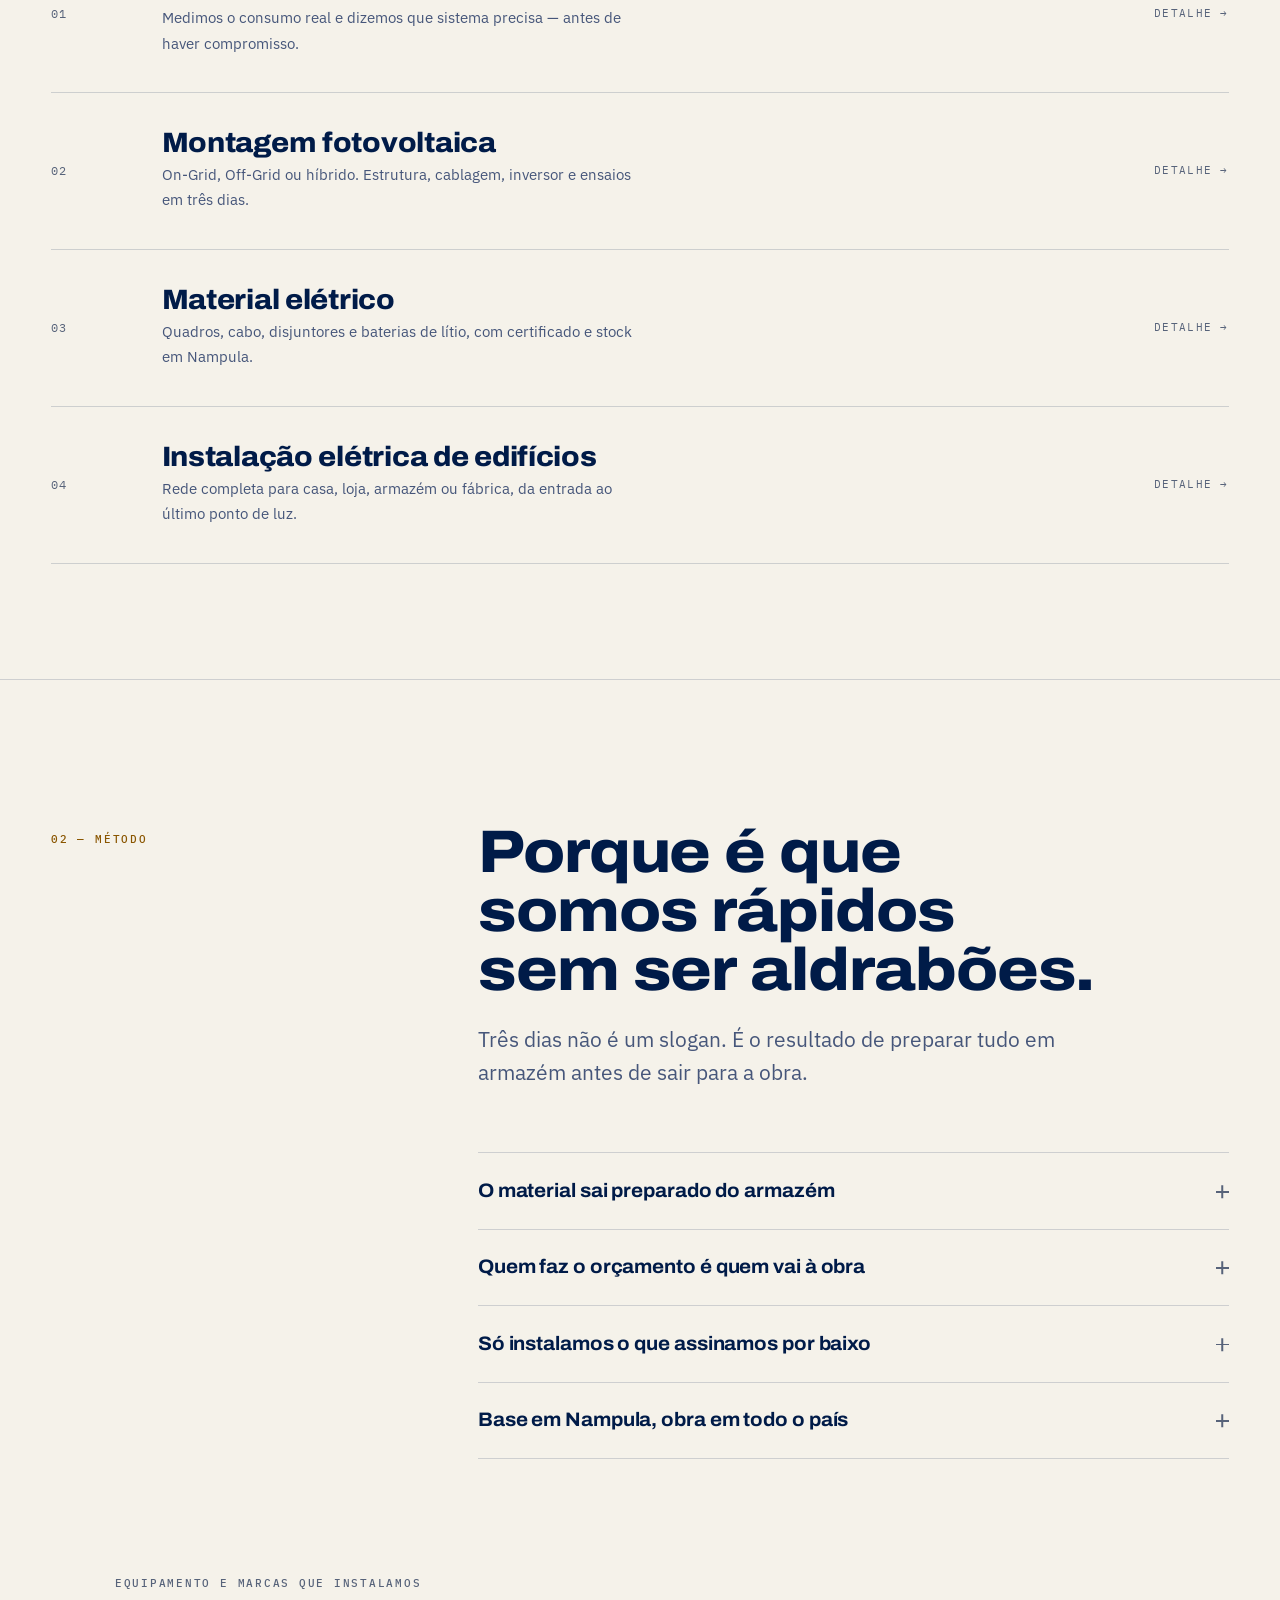
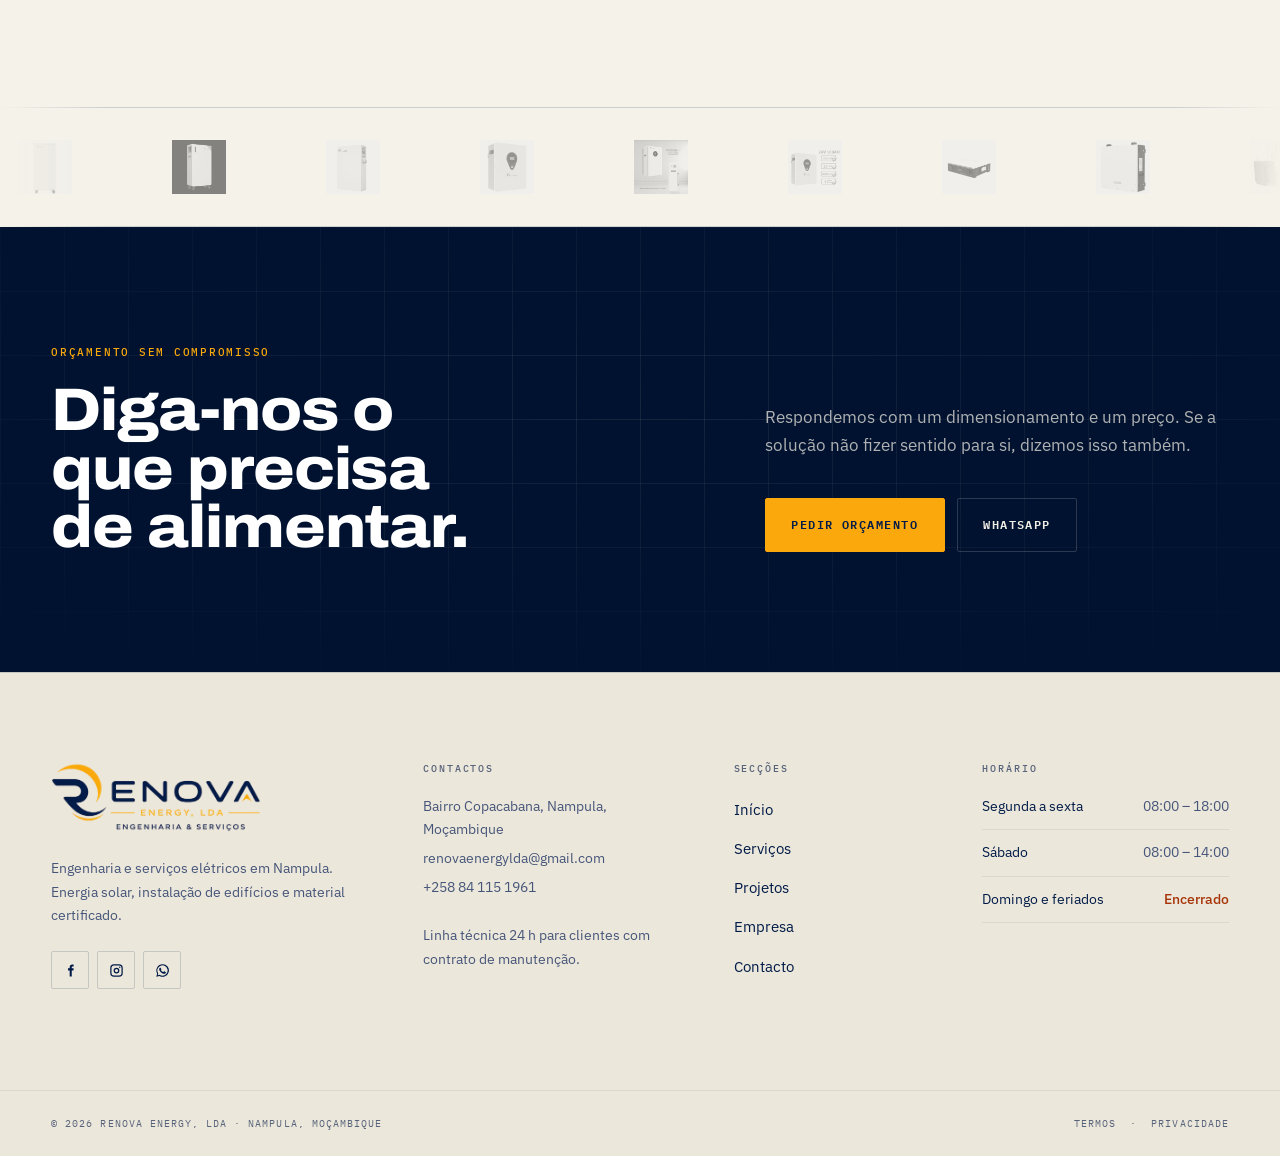
==== commit b57ffe0c: "Rodape acompanha o tema e corrige contraste em todo o site Rodape - Era #00122f nos dois temas. Pass" ====
--- a/index.html
+++ b/index.html
@@ -20,8 +20,8 @@
     <link rel="icon" type="image/svg+xml" href="logotipo/favicon.svg">
     <link rel="apple-touch-icon" href="logotipo/apple-touch-icon.png">
     <link rel="manifest" href="site.webmanifest">
-    <link rel="stylesheet" href="css/style.css?v=9">
-    <script src="js/translations.js?v=9"></script>
+    <link rel="stylesheet" href="css/style.css?v=15">
+    <script src="js/translations.js?v=15"></script>
 
     <meta property="og:title" content="Renova Energy, Lda — Sistemas solares montados em três dias">
     <meta property="og:description" content="Engenharia e serviços elétricos em Nampula. Dimensionamento, fornecimento, montagem e comissionamento de sistemas fotovoltaicos. Peça um orçamento.">
@@ -893,7 +893,8 @@
     <div class="wrap footer-grid">
         <div>
             <a href="#home" data-nav="home" aria-label="Renova Energy — início">
-                <img src="logotipo/logo-footer.svg" alt="Renova Energy, Lda" class="footer-logo" loading="lazy">
+                <img src="logotipo/logo.svg" alt="Renova Energy, Lda" class="footer-logo logo-light" loading="lazy">
+                <img src="logotipo/logo-footer.svg" alt="Renova Energy, Lda" class="footer-logo logo-dark" loading="lazy">
             </a>
             <p data-i18n="ft_desc">Engenharia e serviços elétricos em Nampula. Energia solar, instalação de edifícios e material certificado.</p>
             <div class="social-links">
@@ -990,6 +991,6 @@
     <button data-cookie-accept class="btn-msg-cookie" data-i18n="cookie_btn">Entendido</button>
 </div>
 
-<script src="js/main.js?v=9"></script>
+<script src="js/main.js?v=15"></script>
 </body>
 </html>
--- a/css/style.css
+++ b/css/style.css
@@ -12,9 +12,19 @@
     --ink-soft:   #14315f;
     --sun:        #faa80b;
     --sun-hot:    #ff8000;
+    /* Âmbar para TEXTO sobre fundos claros. O marigold da marca dá 1.8:1 em
+       texto pequeno sobre papel — ilegível. Fica reservado a preenchimentos,
+       réguas e estados; quando é letra, usa-se este. */
+    --sun-ink:    #8a5600;
     /* Texto sobre o âmbar. Não inverte no tema escuro: se invertesse, todos os
        botões amarelos ficavam com texto claro sobre fundo claro. */
     --on-sun:     #001b48;
+    /* Superfície escura sólida das peças flutuantes (toast, cookies, tooltip,
+       botões de fechar, WhatsApp). NÃO pode ser --ink: esse inverte no tema
+       escuro para servir de cor de texto, e punha letra clara sobre fundo
+       claro no banner de cookies (1.9:1, ilegível). */
+    --chip-bg:    #001b48;
+    --chip-fg:    #f2efe6;
 
     /* --- Papel: off-white quente. O branco clínico é metade do ar genérico --- */
     --paper:      #f5f2ea;
@@ -25,7 +35,11 @@
     /* --- Texto --- */
     --tx:         #001b48;
     --tx-2:       #46567a;
-    --tx-3:       #7b88a3;
+    /* Escurecido de #7b88a3, que dava 2.9:1 no rodapé e 3.2:1 no papel — abaixo
+       do mínimo AA de 4.5. É o token dos rótulos mono pequenos, usado em 14
+       sítios, por isso o problema era do site inteiro e não só do rodapé.
+       Agora: 5.4 no papel, 4.9 no rodapé, 6.0 no cartão. */
+    --tx-3:       #57637a;
     --on-ink:     #f2efe6;
     --on-ink-2:   #9aa8c4;
 
@@ -35,7 +49,8 @@
     --rule-ink:   rgba(242, 239, 230, 0.18);
     --rule-ink-soft: rgba(242, 239, 230, 0.09);
 
-    --alert:      #c2410c;
+    /* Escurecido de #c2410c, que dava 4.2:1 no rodapé — abaixo de AA. */
+    --alert:      #a63407;
 
     /* --- Tipografia --- */
     --f-display: 'Archivo', 'Arial Narrow', sans-serif;
@@ -65,6 +80,9 @@
     --tx-2:      #a8b4cc;
     --tx-3:      #7987a4;
     --ink:       #eae6db;
+    --sun-ink:   var(--sun);
+    --chip-bg:   #14315f;
+    --alert:     #ef7040;   /* sobre navy tem de clarear, nao escurecer */
     --rule:      rgba(234, 230, 219, 0.18);
     --rule-soft: rgba(234, 230, 219, 0.09);
 }
@@ -181,7 +199,7 @@
 .sec-head__body > p { color: var(--tx-2); }
 
 .idx {
-    color: var(--sun);
+    color: var(--sun-ink);
     display: inline-block;
     margin-bottom: 0.5rem;
 }
@@ -234,8 +252,8 @@
 .btn:hover, .btn:focus-visible { color: var(--on-sun); border-color: var(--sun); }
 
 .btn--sun { --btn-bg: var(--sun); --btn-fg: var(--on-sun); --btn-bd: var(--sun); }
-.btn--sun::before { background: var(--ink); }
-.btn--sun:hover, .btn--sun:focus-visible { color: var(--paper); border-color: var(--ink); }
+.btn--sun::before { background: var(--chip-bg); }
+.btn--sun:hover, .btn--sun:focus-visible { color: var(--chip-fg); border-color: var(--chip-bg); }
 
 .btn--ghost { --btn-bg: transparent; --btn-fg: var(--tx); --btn-bd: var(--rule); }
 .btn--ghost:hover, .btn--ghost:focus-visible { color: var(--on-sun); }
@@ -353,7 +371,7 @@
     font-size: 0.8rem;
     transition: color var(--t), border-color var(--t);
 }
-.icon-btn:hover { color: var(--sun); border-color: var(--sun); }
+.icon-btn:hover { color: var(--sun-ink); border-color: var(--sun); }
 
 .lang-btn {
     display: inline-flex; align-items: center; gap: 0.4rem;
@@ -365,7 +383,7 @@
     color: var(--tx-2);
     transition: color var(--t), border-color var(--t);
 }
-.lang-btn:hover { color: var(--sun); border-color: var(--sun); }
+.lang-btn:hover { color: var(--sun-ink); border-color: var(--sun); }
 
 .btn-nav-quote { padding: 0.72rem 1.15rem; font-size: 0.7rem; }
 
@@ -609,7 +627,7 @@
     font-family: var(--f-mono);
     font-size: clamp(0.8rem, 0.7rem + 0.4vw, 1rem);
     font-weight: 500;
-    color: var(--sun);
+    color: var(--sun-ink);
 }
 .stat-label {
     display: block;
@@ -661,7 +679,7 @@
     color: var(--tx-3);
     transition: color var(--t);
 }
-.index-row:hover .index-row__n { color: var(--sun); }
+.index-row:hover .index-row__n { color: var(--sun-ink); }
 
 .index-row h3 { margin-bottom: 0.4rem; }
 .index-row p {
@@ -681,7 +699,7 @@
     gap: 0.5rem;
     transition: color var(--t), transform 0.4s var(--ease-out);
 }
-.index-row:hover .index-row__go { color: var(--sun); transform: translateX(5px); }
+.index-row:hover .index-row__go { color: var(--sun-ink); transform: translateX(5px); }
 
 /* Miniatura que segue o cursor. Só no ponteiro fino — no telemóvel seria ruído. */
 .index-row__peek {
@@ -733,7 +751,7 @@
     color: var(--tx);
     transition: color var(--t);
 }
-.accordion-header:hover { color: var(--sun); }
+.accordion-header:hover { color: var(--sun-ink); }
 .accordion-header .toggle-icon,
 .accordion-header > i {
     position: relative;
@@ -752,8 +770,8 @@
     background: currentColor;
 }
 .accordion-header .toggle-icon::after { transform: rotate(90deg); transition: transform 0.45s var(--ease-out); }
-.accordion-item.active .accordion-header { color: var(--sun); }
-.accordion-item.active .toggle-icon { color: var(--sun); }
+.accordion-item.active .accordion-header { color: var(--sun-ink); }
+.accordion-item.active .toggle-icon { color: var(--sun-ink); }
 .accordion-item.active .toggle-icon::after { transform: rotate(0deg); }
 
 .accordion-panel {
@@ -873,7 +891,7 @@
     letter-spacing: 0.1em;
     color: var(--tx-3);
 }
-.expandable-service-card.expanded .svc-n { color: var(--sun); }
+.expandable-service-card.expanded .svc-n { color: var(--sun-ink); }
 
 .svc-thumb {
     width: 88px;
@@ -916,7 +934,7 @@
     transform: translate(-50%, -50%);
 }
 .s-toggle-btn::after { transform: translate(-50%, -50%) rotate(90deg); transition: transform 0.45s var(--ease-out); }
-.expandable-service-card.expanded .s-toggle-btn { color: var(--sun); border-color: var(--sun); }
+.expandable-service-card.expanded .s-toggle-btn { color: var(--sun-ink); border-color: var(--sun); }
 .expandable-service-card.expanded .s-toggle-btn::after { transform: translate(-50%, -50%) rotate(0deg); }
 
 .service-body { max-height: 0; overflow: hidden; transition: max-height 0.55s var(--ease-out); }
@@ -1068,8 +1086,8 @@
     position: fixed;
     z-index: 800;
     padding: 0.4rem 0.7rem;
-    background: var(--ink);
-    color: var(--paper);
+    background: var(--chip-bg);
+    color: var(--chip-fg);
     border-radius: var(--r);
     font-family: var(--f-mono);
     font-size: 0.65rem;
@@ -1213,7 +1231,7 @@
     font-size: 0.65rem;
     letter-spacing: 0.15em;
     text-transform: uppercase;
-    color: var(--sun);
+    color: var(--sun-ink);
 }
 @media (max-width: 860px) { .notes { grid-template-columns: 1fr; } }
 
@@ -1237,7 +1255,7 @@
     border-bottom: 1px solid var(--rule);
     transition: color var(--t);
 }
-.contact-list > a:hover { color: var(--sun); }
+.contact-list > a:hover { color: var(--sun-ink); }
 .contact-list .label {
     font-family: var(--f-mono);
     font-size: 0.65rem;
@@ -1315,10 +1333,17 @@
 /* ==========================================================================
    Rodapé
    ========================================================================== */
+/* O rodapé acompanha o tema. Usa --paper-2 e --tx*, que já viram sozinhos, em
+   vez dos tokens fixos --ink-deep/--on-ink: assim fica papel quente com texto
+   navy no claro, e um navy um tom acima do fundo da página no escuro. Antes era
+   #00122f nos dois temas, o que no escuro o tornava indistinguível do #00101f
+   da página — o rodapé desaparecia. */
 footer {
-    background: var(--ink-deep);
-    color: var(--on-ink);
+    background: var(--paper-2);
+    color: var(--tx);
+    border-top: 1px solid var(--rule);
     padding-top: clamp(3.5rem, 7vw, 6rem);
+    transition: background-color 0.5s var(--ease), color 0.5s var(--ease);
 }
 .footer-grid {
     display: grid;
@@ -1327,7 +1352,7 @@
     padding-bottom: clamp(3rem, 6vw, 5rem);
 }
 .footer-logo { width: 210px; margin-bottom: 1.5rem; }
-footer p { color: var(--on-ink-2); font-size: 0.9rem; }
+footer p { color: var(--tx-2); font-size: 0.9rem; }
 
 footer h3 {
     font-family: var(--f-mono);
@@ -1336,41 +1361,41 @@
     font-size: 0.65rem;
     letter-spacing: 0.18em;
     text-transform: uppercase;
-    color: rgba(242, 239, 230, 0.5);
+    color: var(--tx-3);
     margin-bottom: 1.35rem;
 }
 footer ul { list-style: none; margin: 0; padding: 0; display: grid; gap: 0.7rem; }
-footer ul a { font-size: 0.92rem; color: var(--on-ink); transition: color var(--t); }
-footer ul a:hover { color: var(--sun); }
+footer ul a { font-size: 0.92rem; color: var(--tx); transition: color var(--t); }
+footer ul a:hover { color: var(--sun-ink); }
 
 .hours-list li {
     display: flex;
     justify-content: space-between;
     gap: 1rem;
     padding-bottom: 0.7rem;
-    border-bottom: 1px solid var(--rule-ink-soft);
+    border-bottom: 1px solid var(--rule-soft);
     font-size: 0.88rem;
-    color: var(--on-ink-2);
+    color: var(--tx-2);
     font-variant-numeric: tabular-nums;
 }
-.hours-list li span:first-child { color: var(--on-ink); }
-.hours-closed { color: var(--sun); }
+.hours-list li span:first-child { color: var(--tx); }
+.hours-closed { color: var(--alert); font-weight: 500; }
 
 .social-links { display: flex; gap: 0.5rem; margin-block: 1.5rem; }
 .social-links a {
     width: 38px; height: 38px;
     display: grid; place-items: center;
-    border: 1px solid var(--rule-ink);
-    border-radius: var(--r);
-    color: var(--on-ink);
+    border: 1px solid var(--rule);
+    border-radius: var(--r);
+    color: var(--tx);
     transition: color var(--t), border-color var(--t);
 }
-.social-links a:hover { color: var(--sun); border-color: var(--sun); }
-
-.footer-contact { display: grid; gap: 0.35rem; font-size: 0.88rem; color: var(--on-ink-2); }
-.footer-contact a:hover { color: var(--sun); }
-
-.footer-bottom { border-top: 1px solid var(--rule-ink-soft); }
+.social-links a:hover { color: var(--sun-ink); border-color: var(--sun); }
+
+.footer-contact { display: grid; gap: 0.35rem; font-size: 0.88rem; color: var(--tx-2); }
+.footer-contact a:hover { color: var(--sun-ink); }
+
+.footer-bottom { border-top: 1px solid var(--rule-soft); }
 .footer-bottom .wrap {
     display: flex;
     flex-wrap: wrap;
@@ -1381,9 +1406,9 @@
     font-size: 0.65rem;
     letter-spacing: 0.1em;
     text-transform: uppercase;
-    color: rgba(242, 239, 230, 0.45);
-}
-.footer-bottom a:hover { color: var(--sun); }
+    color: var(--tx-3);
+}
+.footer-bottom a:hover { color: var(--sun-ink); }
 
 
 /* ==========================================================================
@@ -1511,8 +1536,8 @@
     z-index: 2;
     width: 40px; height: 40px;
     display: grid; place-items: center;
-    background: var(--ink);
-    color: var(--paper);
+    background: var(--chip-bg);
+    color: var(--chip-fg);
     border-radius: var(--r);
     font-size: 1.35rem;
     line-height: 1;
@@ -1542,8 +1567,8 @@
     align-items: center;
     gap: 0.75rem;
     padding: 0.95rem 1.15rem;
-    background: var(--ink);
-    color: var(--paper);
+    background: var(--chip-bg);
+    color: var(--chip-fg);
     border-left: 2px solid var(--sun);
     border-radius: var(--r);
     font-size: 0.9rem;
@@ -1564,8 +1589,8 @@
     bottom: var(--gutter);
     z-index: 1050;
     width: min(400px, calc(100vw - 2 * var(--gutter)));
-    background: var(--ink);
-    color: var(--on-ink);
+    background: var(--chip-bg);
+    color: var(--chip-fg);
     border-radius: var(--r);
     padding: 1.35rem;
     opacity: 0;
@@ -1600,8 +1625,8 @@
     z-index: 800;
     width: 52px; height: 52px;
     display: grid; place-items: center;
-    background: var(--ink);
-    color: var(--paper);
+    background: var(--chip-bg);
+    color: var(--chip-fg);
     border-radius: var(--r);
     font-size: 1.4rem;
     transition: background-color var(--t), color var(--t);
@@ -1836,3 +1861,29 @@
     .social-links a { width: 44px; height: 44px; }
     .footer-bottom a { padding-block: 0.8rem; }
 }
+
+/* Com o rodapé claro, o logótipo claro deixa de se ler. Reaproveita-se o par
+   .logo-light/.logo-dark do cabeçalho. */
+.footer-logo.logo-dark { display: none; }
+.dark-theme .footer-logo.logo-light { display: none; }
+.dark-theme .footer-logo.logo-dark { display: block; }
+
+/* Nos blocos escuros o fundo é navy, portanto o marigold da marca lê-se bem. */
+.ink-block .idx,
+.hero .idx { color: var(--sun); }
+
+/* Em superfícies escuras o marigold da marca lê-se bem, portanto --sun-ink
+   volta a ser ele próprio. Assim o resto da folha usa sempre --sun-ink para
+   letra e não é preciso decidir caso a caso. */
+.hero,
+.ink-block,
+.spec--ink,
+.toast,
+.cookie-banner,
+.err-page,
+#loading-screen,
+body.home-active #header:not(.scrolled) { --sun-ink: var(--sun); }
+
+@media (max-width: 1080px) {
+    #main-nav { --sun-ink: var(--sun); }
+}
